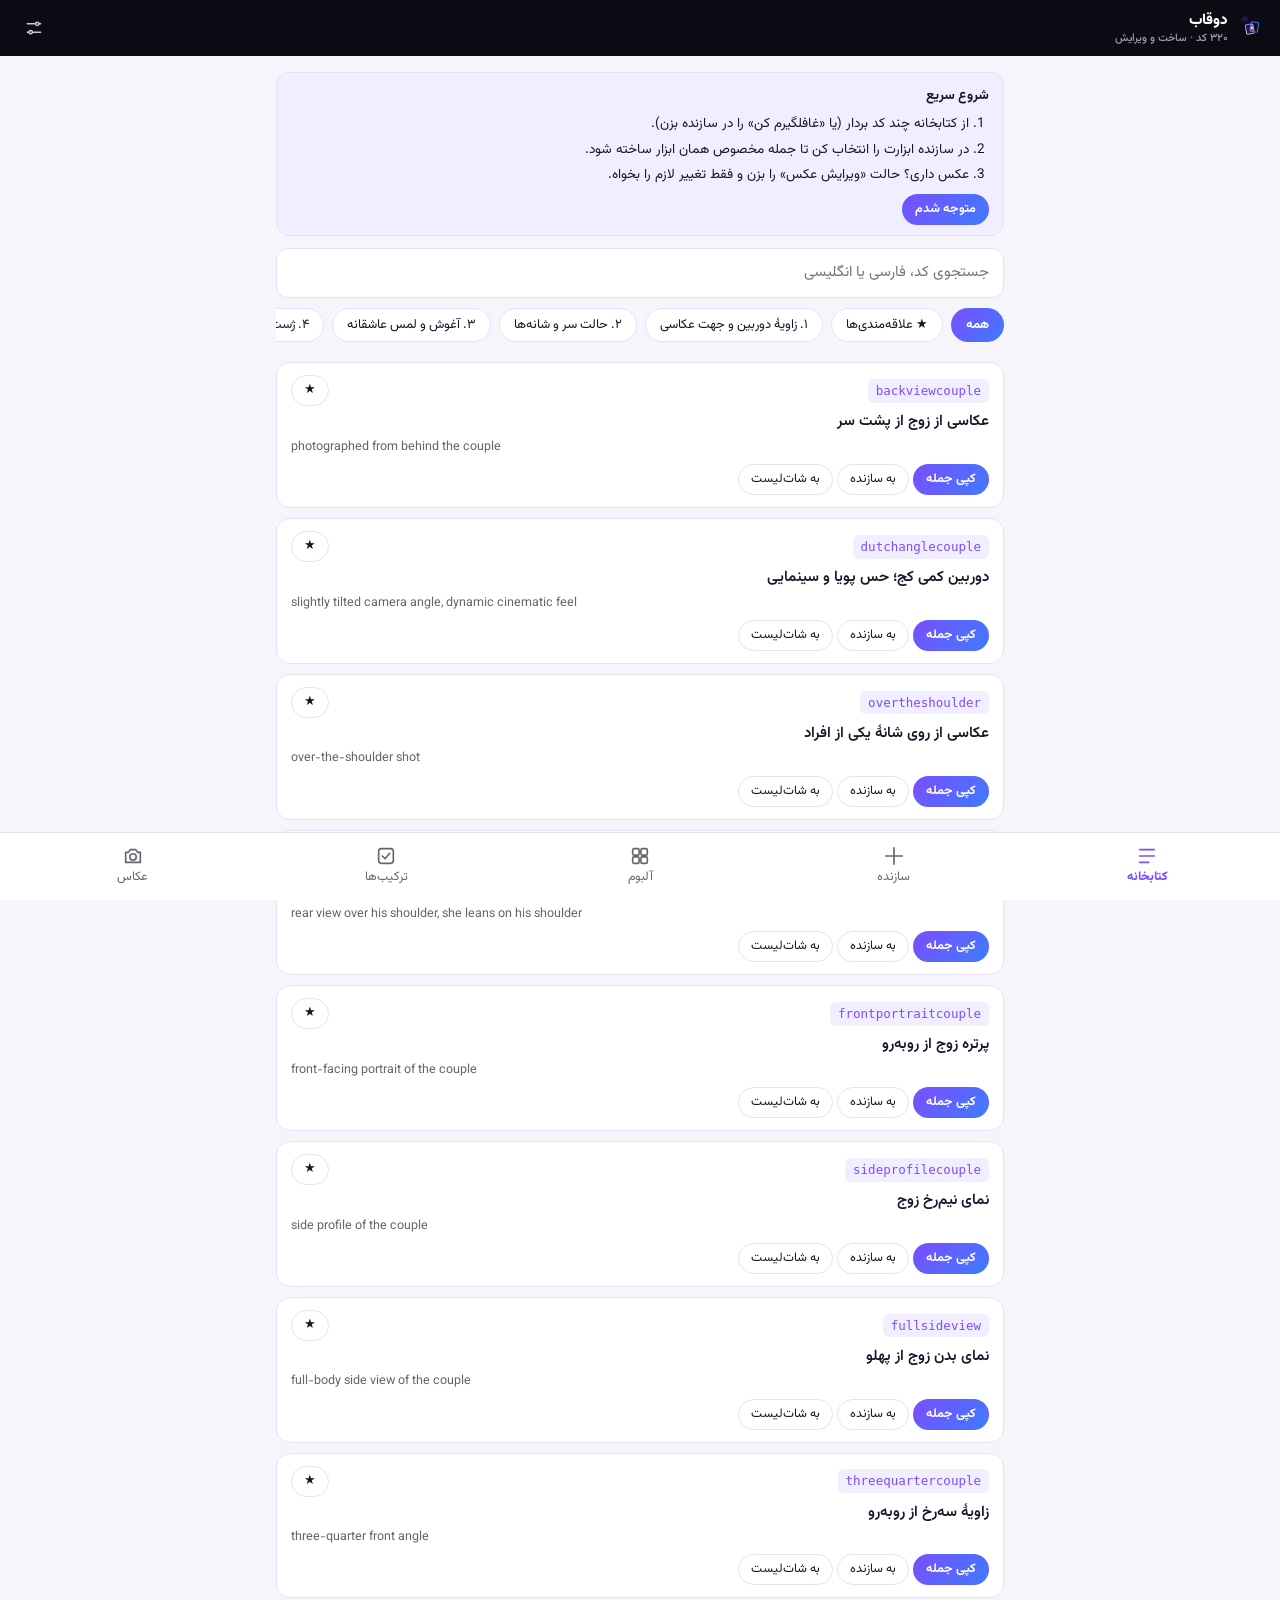
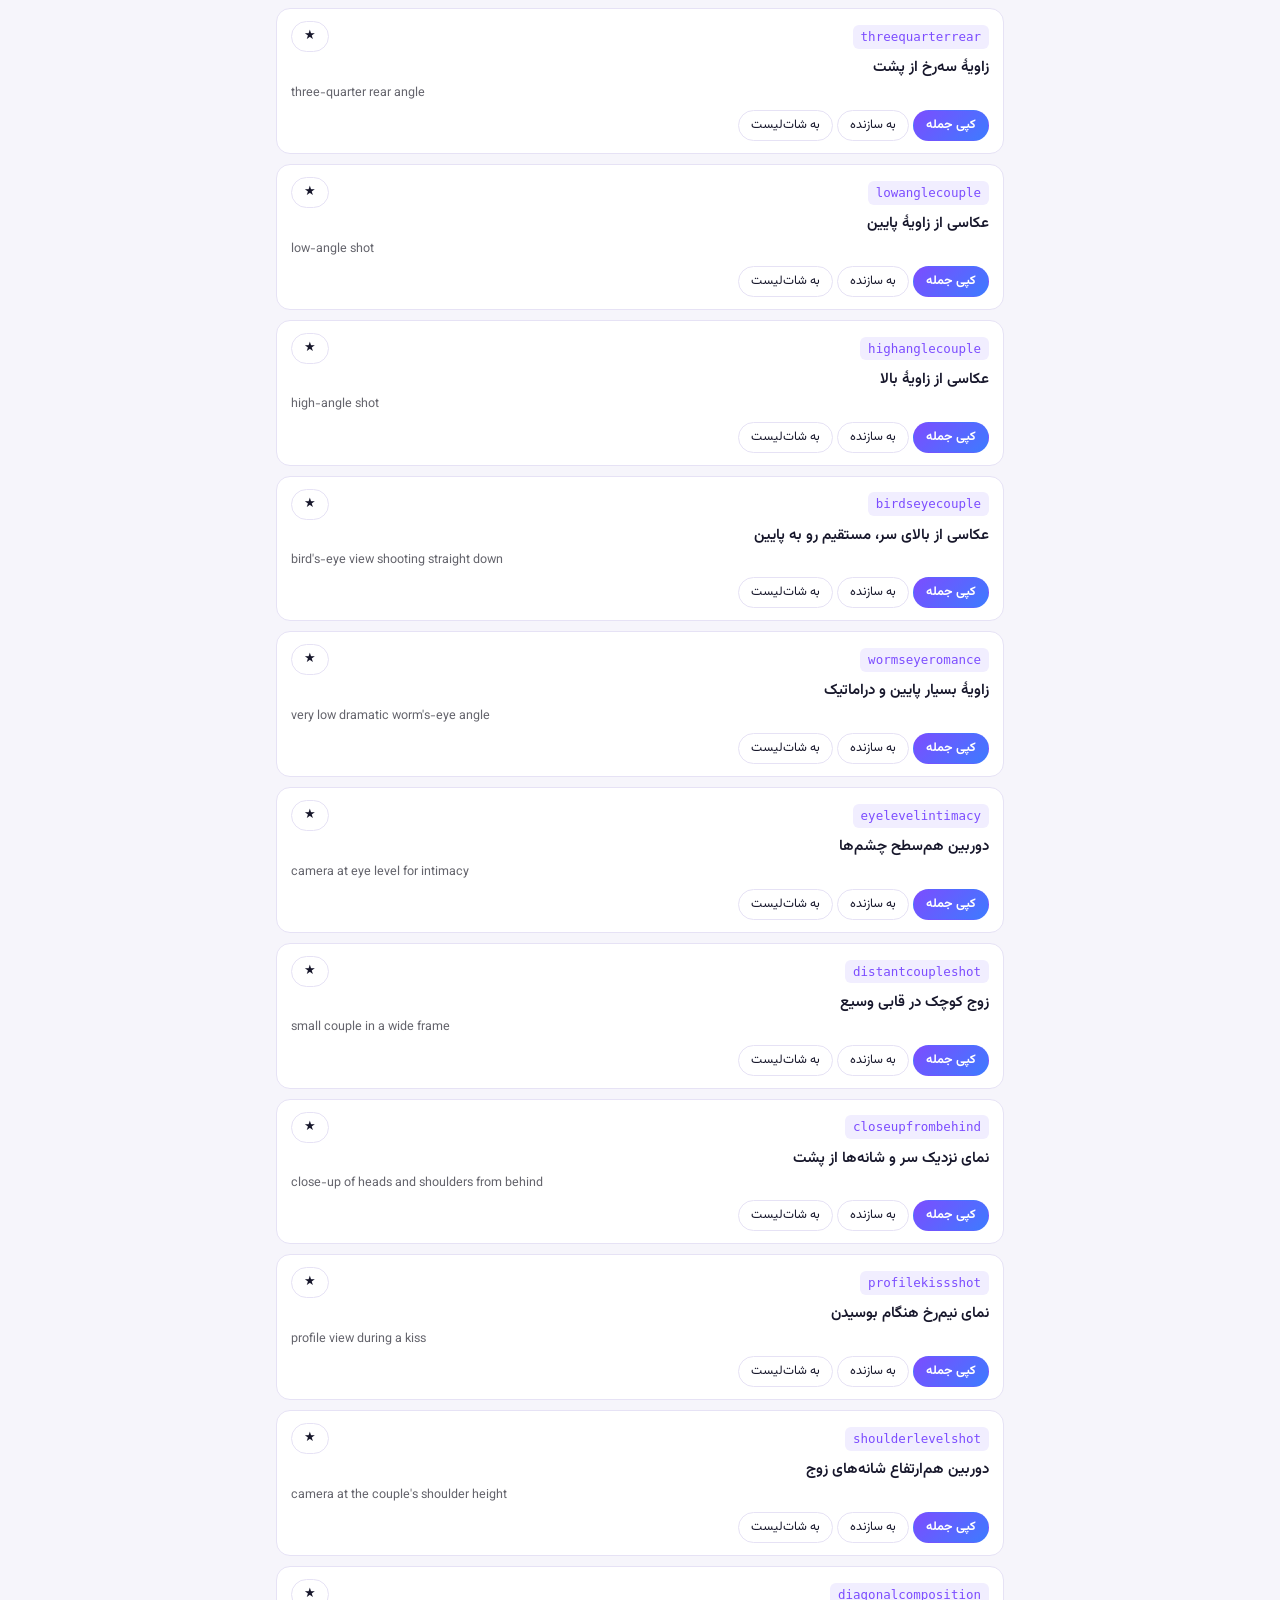
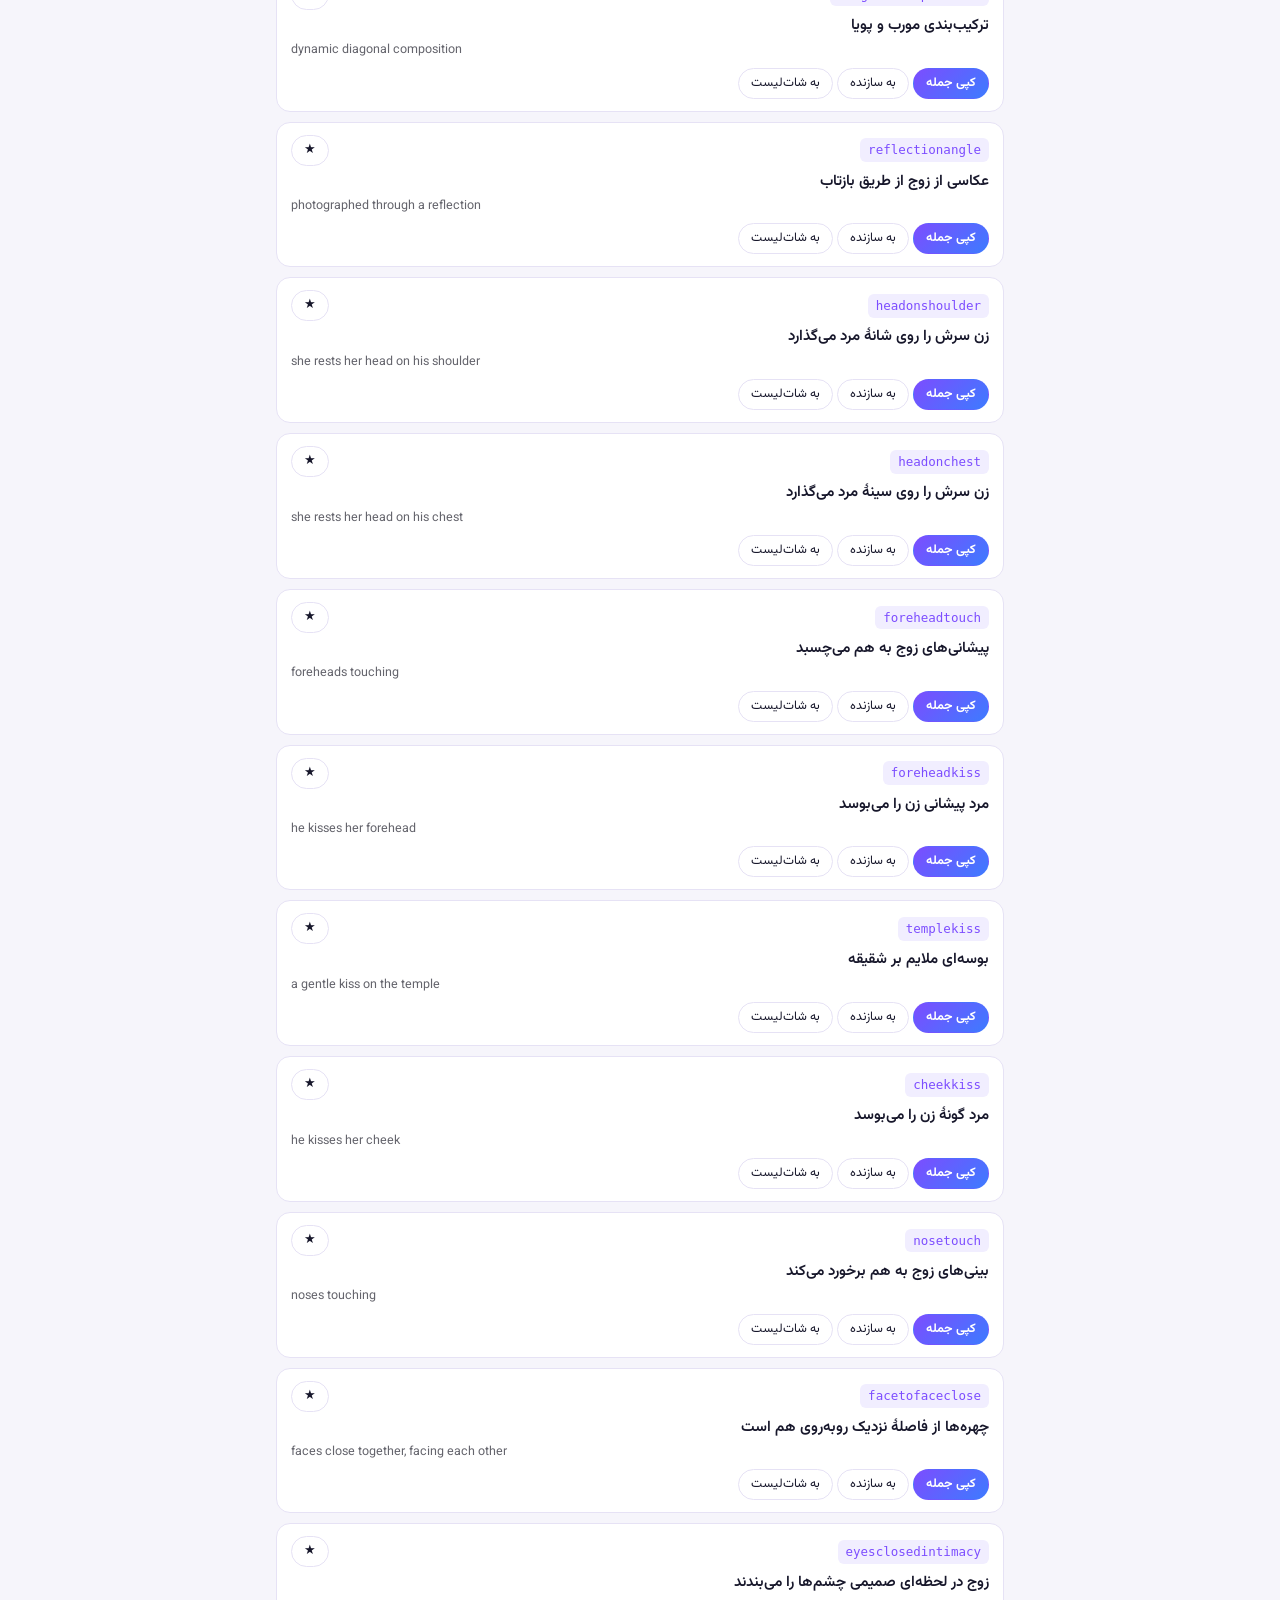
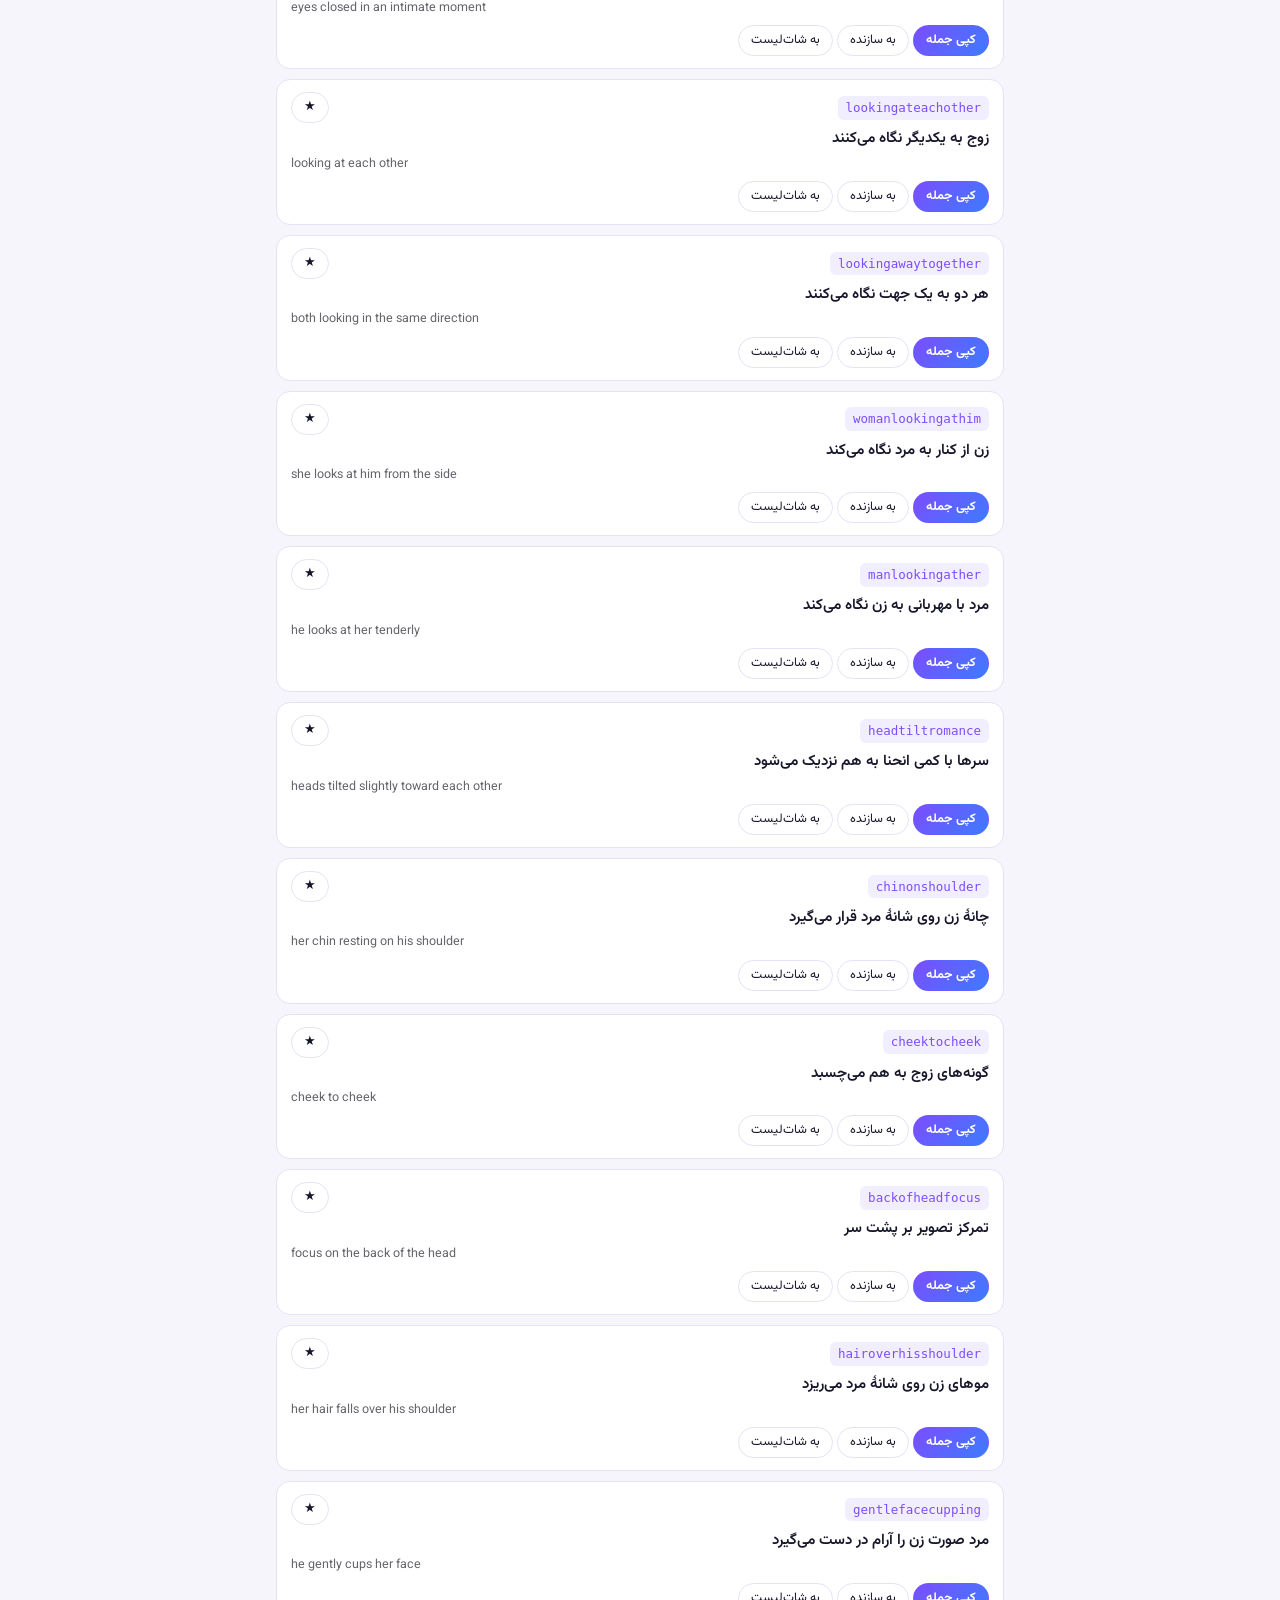
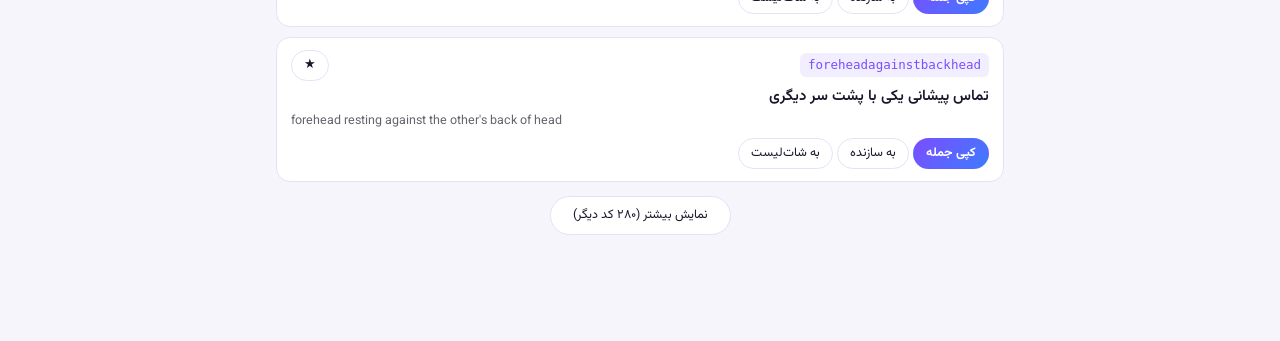
==== app.html @ 67fb218e "Initial release of Two-Frames" ====
<!doctype html>
<html lang="fa" dir="rtl"><head><meta charset="utf-8">
<meta name="viewport" content="width=device-width,initial-scale=1,viewport-fit=cover">
<meta name="theme-color" content="#0B0B14">
<meta name="color-scheme" content="light dark">
<script>try{var t=JSON.parse(localStorage.getItem("ccb1")||"{}").theme;if(t==="light"||t==="dark")document.documentElement.dataset.theme=t}catch(e){}</script>
<link rel="manifest" href="manifest.webmanifest">
<link rel="icon" href="icon.svg" type="image/svg+xml"><link rel="icon" href="favicon-32.png" sizes="32x32" type="image/png"><link rel="apple-touch-icon" href="apple-touch-icon.png">
<title>دوقاب | کدساز عکس زوج</title>
<style>
@font-face{font-family:"Vazirmatn";src:url(fonts/Vazirmatn.woff2) format("woff2");font-weight:100 900;font-display:swap}
:root{--ink:#0B0B14;--ink2:#12121F;--lav:#C9A6FF;--violet:#7C4DFF;--blue:#3D7BFF;
--bg:#F6F5FB;--card:#fff;--text:#17172B;--muted:#65656D;--line:#E6E2F5;--soft:#F1EEFF;--okbg:#E9FBF3;--ok:#128A55;--warnbg:#FFF1E0;--warn:#B4740A;--badbg:#FFEDEC;--bad:#C22A2E;
--g:linear-gradient(135deg,#7C4DFF,#3D7BFF)}
@media (prefers-color-scheme:dark){:root:not([data-theme=light]){--bg:#0B0B14;--card:#14141F;--text:#EEEAFB;--muted:#9C9CB3;--line:#26263A;--soft:#1D1832;--okbg:#0F2A21;--ok:#4BD39B;--warnbg:#2B2113;--warn:#F0B75A;--badbg:#2E1719;--bad:#FF8A8D}}
:root[data-theme=dark]{--bg:#0B0B14;--card:#14141F;--text:#EEEAFB;--muted:#9C9CB3;--line:#26263A;--soft:#1D1832;--okbg:#0F2A21;--ok:#4BD39B;--warnbg:#2B2113;--warn:#F0B75A;--badbg:#2E1719;--bad:#FF8A8D}
*{box-sizing:border-box;margin:0;padding:0;-webkit-tap-highlight-color:transparent}
html{-webkit-text-size-adjust:100%}
body{font-family:"Vazirmatn","Vazir",Tahoma,"Noto Sans Arabic",sans-serif;background:var(--bg);color:var(--text);font-size:15px;line-height:1.9;min-height:100vh;padding-bottom:calc(76px + env(safe-area-inset-bottom))}
button,input,select{font:inherit;color:inherit}
button{cursor:pointer;border:0;background:none}
:focus-visible{outline:2px solid var(--violet);outline-offset:2px;border-radius:8px}
code,.ltr{direction:ltr;unicode-bidi:isolate;font-family:"JetBrains Mono","DejaVu Sans Mono",Consolas,monospace}
header{position:sticky;top:0;z-index:20;background:var(--ink);color:#fff;padding:calc(10px + env(safe-area-inset-top)) 16px 10px;display:flex;align-items:center;gap:12px}
header img{height:24px;width:auto}
header h1{font-size:15px;font-weight:800;flex:1;line-height:1.4}
header h1 small{display:block;font-size:11px;font-weight:500;color:#9C9CB3}
.sw{display:flex;align-items:center;gap:8px;font-size:12px;color:#C9C9DA;cursor:pointer}
.sw input{appearance:none;width:38px;height:22px;border-radius:99px;background:#3a3a52;position:relative;cursor:pointer;transition:background .2s}
.sw input::after{content:"";position:absolute;top:3px;right:3px;width:16px;height:16px;border-radius:50%;background:#fff;transition:transform .2s}
.sw input:checked{background:var(--violet)}.sw input:checked::after{transform:translateX(-16px)}
main{max-width:760px;margin:0 auto;padding:16px}
.view{display:none}.view.on{display:block}
h2{font-size:17px;font-weight:800;margin:4px 0 10px}
.muted{color:var(--muted);font-size:13px}
.search{width:100%;padding:10px 14px;border-radius:12px;border:1px solid var(--line);background:var(--card)}
.chips{display:flex;gap:8px;overflow-x:auto;padding:10px 0;scrollbar-width:none}.chips::-webkit-scrollbar{display:none}
.chip{flex:none;padding:3px 14px;border-radius:99px;border:1px solid var(--line);background:var(--card);font-size:13px;line-height:2}
.chip.on{background:var(--g);color:#fff;border-color:transparent;font-weight:700}
.cd{background:var(--card);border:1px solid var(--line);border-radius:14px;padding:12px 14px;margin-top:10px}
.cd .top{display:flex;align-items:center;justify-content:space-between;gap:8px}
.cd code{background:var(--soft);color:var(--violet);padding:0 8px;border-radius:6px;font-size:12.5px}
.cd p.fa{font-weight:600;margin-top:2px}.cd p.en{color:var(--muted);font-size:12.5px;line-height:1.7;text-align:left}
.acts{display:flex;gap:4px;flex-wrap:wrap;margin-top:6px}
.b{padding:2px 12px;border-radius:99px;border:1px solid var(--line);font-size:12.5px;line-height:2;background:var(--card)}
.b.p{background:var(--g);color:#fff;border-color:transparent;font-weight:700}
.b.on{color:#E8A400;border-color:#E8A400}
.more{display:block;margin:14px auto;padding:6px 22px}
.empty{text-align:center;color:var(--muted);padding:34px 10px}
details.how{background:var(--card);border:1px solid var(--line);border-radius:14px;padding:10px 14px;margin-bottom:12px}
details.how summary{font-weight:700;cursor:pointer}
details.how ol{padding-right:20px;margin-top:6px;font-size:13.5px}
.slots{display:grid;gap:8px}
.slot{display:flex;align-items:center;gap:10px;background:var(--card);border:1px solid var(--line);border-radius:12px;padding:8px 12px}
.slot .nm{width:96px;flex:none;font-size:13px;font-weight:700}
.slot .pick{flex:1;text-align:start;min-width:0}
.slot .pick code{display:block;background:var(--soft);color:var(--violet);padding:0 8px;border-radius:6px;font-size:12px;width:fit-content;max-width:100%;overflow:hidden;text-overflow:ellipsis}
.slot .pick span{display:block;font-size:12.5px;color:var(--muted);line-height:1.6}
.slot .x{color:var(--muted);font-size:18px;padding:0 6px}
.bar{display:flex;align-items:center;justify-content:space-between;margin:12px 0 6px;flex-wrap:wrap;gap:6px}
.cnt{font-weight:800}.cnt.over{color:var(--bad)}
.msg{border-radius:12px;padding:8px 14px;font-size:13.5px;margin-top:8px;line-height:1.8}
.msg.w{background:var(--warnbg);color:var(--warn)}.msg.bad{background:var(--badbg);color:var(--bad)}.msg.ok{background:var(--okbg);color:var(--ok)}
.opts{display:grid;grid-template-columns:1fr 1fr;gap:8px;margin-top:10px}
.opts label{display:flex;flex-direction:column;gap:2px;font-size:12.5px;color:var(--muted)}
.opts select,.opts input[type=text]{padding:8px 10px;border-radius:10px;border:1px solid var(--line);background:var(--card);color:var(--text)}
.ck{display:flex;align-items:center;gap:8px;font-size:13.5px;margin-top:10px}
.out{background:var(--ink2);color:#F1F1F7;border-radius:14px;padding:14px 16px;margin-top:12px;border:1px solid #2a2542}
.out .lb{color:var(--lav);font-size:12px;font-weight:800;display:flex;justify-content:space-between;align-items:center}
.out p{margin-top:6px;font-size:13.5px;line-height:2}
.out p.ltr{text-align:left;font-family:inherit;unicode-bidi:plaintext;direction:ltr}
.out .b{background:#211843;color:var(--lav);border-color:#4E32A1}
.tags{display:flex;flex-wrap:wrap;gap:6px;margin-top:10px}.tags code{background:#211843;color:var(--lav);padding:0 8px;border-radius:6px;font-size:11.5px}
.rc h3{font-size:15px;font-weight:800}.rc .tg{display:flex;flex-wrap:wrap;gap:6px;margin:6px 0}
.rc .tg code{background:var(--soft);color:var(--violet);padding:0 8px;border-radius:6px;font-size:11.5px}
.bi{display:flex;gap:10px;align-items:flex-start;background:var(--card);border:1px solid var(--line);border-radius:12px;padding:8px 12px;margin-top:8px}
.bi input{margin-top:9px;width:18px;height:18px;accent-color:var(--violet)}
.bi.dn{opacity:.55}.bi.dn .t{text-decoration:line-through}
.bi .t code{background:var(--soft);color:var(--violet);padding:0 8px;border-radius:6px;font-size:12px}
.bi .t div{font-size:13.5px}
.bi .rm{margin-inline-start:auto;color:var(--muted);font-size:18px}
nav{position:fixed;bottom:0;inset-inline:0;background:var(--card);border-top:1px solid var(--line);display:grid;grid-template-columns:repeat(5,1fr);padding:6px 6px calc(6px + env(safe-area-inset-bottom));z-index:30}
nav button{padding:6px 2px;font-size:12.5px;color:var(--muted);display:flex;flex-direction:column;align-items:center;gap:0;line-height:1.7;border-radius:10px}
nav button svg{width:22px;height:22px;stroke:currentColor;fill:none;stroke-width:1.8;stroke-linecap:round;stroke-linejoin:round}
nav button.on{color:var(--violet);font-weight:800}
.sheet .in{background:var(--bg);width:100%;max-width:760px;margin:0 auto;max-height:82vh;max-height:82dvh;border-radius:20px 20px 0 0;padding:14px 16px calc(14px + env(safe-area-inset-bottom));display:flex;flex-direction:column}
.sheet .hd{display:flex;justify-content:space-between;align-items:center;margin-bottom:8px}
.sheet .ls{overflow:auto;flex:1}
#toast{position:fixed;bottom:calc(88px + env(safe-area-inset-bottom));left:50%;transform:translateX(-50%);background:var(--ink);color:#fff;padding:6px 18px;border-radius:99px;font-size:13px;z-index:60;opacity:0;pointer-events:none;transition:opacity .2s}
#toast.on{opacity:1}
#inst{display:none}
:root{color-scheme:light dark}:root[data-theme=light]{color-scheme:light}:root[data-theme=dark]{color-scheme:dark}
[hidden]{display:none!important}
body{min-height:100dvh}
dialog.sheet{border:0;padding:0;background:transparent;color:inherit;width:100%;height:100%;max-width:none;max-height:none;margin:0;inset:0;overflow:hidden}
dialog.sheet::backdrop{background:#0009}
dialog.sheet[open]{display:flex;align-items:flex-end}
.gear{width:36px;height:36px;border-radius:10px;display:grid;place-items:center;color:#C9C9DA}
.gear svg{width:20px;height:20px;stroke:currentColor;fill:none;stroke-width:1.8;stroke-linecap:round;stroke-linejoin:round}
.mbadge{font-size:11px;font-weight:800;color:var(--lav);border:1px solid #4E32A1;border-radius:99px;padding:0 8px;line-height:1.7}
.seg{display:grid;grid-template-columns:1fr 1fr;background:var(--soft);border-radius:14px;padding:4px;gap:4px;margin-bottom:12px}
.seg button{padding:5px 8px;border-radius:11px;font-weight:700;font-size:13.5px;color:var(--muted)}
.seg button.on{background:var(--card);color:var(--violet);box-shadow:0 1px 3px #0002}
.chips.wrap{flex-wrap:wrap;overflow:visible}
.codebtn{display:inline-flex;border-radius:6px;padding:0}
.row{display:flex;align-items:center;justify-content:space-between;gap:12px;padding:10px 0;border-bottom:1px solid var(--line)}
.row b{font-size:14px}.row .muted{font-size:12.5px;line-height:1.7}
.row select{padding:6px 10px;border-radius:10px;border:1px solid var(--line);background:var(--card);color:var(--text)}
.row input[type=checkbox]{width:20px;height:20px;accent-color:var(--violet);flex:none}
.sheet h3{font-size:14px;font-weight:800;margin:16px 0 4px}
.sheet .danger{color:var(--bad);border-color:var(--bad);margin-top:14px}
#dock{position:fixed;inset-inline:12px;bottom:calc(68px + env(safe-area-inset-bottom));max-width:736px;margin:0 auto;background:var(--ink);color:#fff;border-radius:16px;padding:8px 8px 8px 14px;display:flex;align-items:center;justify-content:space-between;gap:10px;z-index:25;box-shadow:0 6px 20px #0006;font-size:13px;border:1px solid #2a2542}
#dock span{min-width:0;overflow:hidden;text-overflow:ellipsis;white-space:nowrap;color:#C9C9DA}
body.hasdock{padding-bottom:calc(136px + env(safe-area-inset-bottom))}
body.hasdock #toast{bottom:calc(140px + env(safe-area-inset-bottom))}
#upd{position:fixed;inset-inline:12px;top:calc(64px + env(safe-area-inset-top));max-width:736px;margin:0 auto;background:var(--card);color:var(--text);border:1px solid var(--violet);border-radius:14px;padding:8px 8px 8px 14px;display:flex;align-items:center;justify-content:space-between;gap:10px;z-index:70;font-size:13.5px;box-shadow:0 6px 20px #0004}
.intro{background:var(--soft);border:1px solid var(--line);border-radius:14px;padding:10px 14px;margin-bottom:12px;font-size:13.5px}
.intro b{display:block;margin-bottom:2px}
.intro ol{padding-right:20px}
.intro .b{margin-top:6px}
.tipline{font-size:12.5px;color:var(--muted);margin-top:8px;line-height:1.8}
@media (prefers-reduced-motion:reduce){::view-transition-group(*),::view-transition-old(*),::view-transition-new(*){animation:none!important}}

@media (prefers-reduced-motion:reduce){*{transition:none!important}}
@media print{header,nav,.noprint{display:none!important}body{background:#fff;color:#000;padding:0}.view{display:none!important}#v-shoot{display:block!important}.bi{break-inside:avoid;background:#fff}}
</style></head>
<body>
<header>
<img src="icon-192.png" alt="" width="28" height="28" style="border-radius:7px">
<h1>دوقاب<small>۳۲۰ کد · ساخت و ویرایش</small></h1>
<button id="inst" class="b p" type="button">نصب</button>
<span id="mbadge" class="mbadge" hidden>محتاط</span>
<button id="gear" class="gear" type="button" aria-label="تنظیمات"><svg viewBox="0 0 24 24"><path d="M4 7h10M18 7h2M4 17h2M10 17h10"/><circle cx="16" cy="7" r="2"/><circle cx="8" cy="17" r="2"/></svg></button>
</header>
<main>
<section id="v-lib" class="view on">
 <div class="intro" id="intro" hidden><b>شروع سریع</b><ol><li>از کتابخانه چند کد بردار (یا «غافلگیرم کن» را در سازنده بزن).</li><li>در سازنده ابزارت را انتخاب کن تا جمله مخصوص همان ابزار ساخته شود.</li><li>عکس داری؟ حالت «ویرایش عکس» را بزن و فقط تغییر لازم را بخواه.</li></ol><button class="b p" id="introx" type="button">متوجه شدم</button></div>
 <input class="search" id="q" type="search" placeholder="جستجوی کد، فارسی یا انگلیسی" aria-label="جستجو">
 <div class="chips" id="chips"></div>
 <p class="muted" id="tipbar"></p>
 <div id="list"></div>
 <button class="b more" id="more" type="button">نمایش بیشتر</button>
</section>
<section id="v-build" class="view">
 <details class="how"><summary>راهنمای ترکیب در یک نگاه</summary>
  <ol><li>از هر نقش حداکثر یک کد بردار.</li><li>مجموع کدها از شش بیشتر نشود.</li><li>پس از اولین نتیجه فقط یک کد را عوض کن.</li><li>خروجی یک جمله‌ی کامل است و به هیچ ابزار خاصی وابسته نیست.</li></ol>
  <p class="muted" id="iosHint" style="display:none;margin-top:6px">برای نصب روی آیفون: دکمه‌ی اشتراک‌گذاری و بعد «Add to Home Screen».</p></details>
 <div class="seg" role="tablist" aria-label="حالت سازنده"><button type="button" role="tab" data-mode="create">ساخت تصویر</button><button type="button" role="tab" data-mode="edit">ویرایش عکس</button></div>
 <div id="eopsWrap" hidden><h2>چه تغییری لازم است؟</h2><div class="chips wrap" id="eops"></div></div>
 <div class="bar"><h2 id="slotsT">ترکیب من</h2><div><span class="cnt" id="cnt"></span></div></div>
 <div class="slots" id="slots"></div>
 <div class="bar"><button class="b p" id="rnd" type="button">غافلگیرم کن</button><button class="b" id="clr" type="button">پاک‌کردن همه</button><button class="b" id="lnk" type="button">کپی لینک ترکیب</button></div>
 <div id="warns"></div>
 <div class="opts">
  <label style="grid-column:1/-1">ابزار هدف<select id="tool"></select></label>
  <label>نسبت تصویر<select id="ratio"><option value="4:5">۴:۵ پست</option><option value="9:16">۹:۱۶ استوری</option><option value="1:1">۱:۱ مربع</option><option value="3:2">۳:۲ افقی</option><option value="16:9">۱۶:۹ عریض</option></select></label>
  <label>زبان خروجی<select id="lang"><option value="both">فارسی و انگلیسی</option><option value="fa">فقط فارسی</option><option value="en">فقط انگلیسی</option></select></label>
 </div>
 <label class="ck" id="refw"><input type="checkbox" id="ref" checked> عکس مرجع دارم (حفظ هویت دو نفر)</label>
 <div id="outs"></div>
 <div class="opts" style="margin-top:14px"><label>نام ترکیب برای ذخیره<input type="text" id="sname" placeholder="مثلاً: کافه‌ی غروب"></label><button class="b p" id="ssave" type="button" style="align-self:end">ذخیره ترکیب</button></div>
</section>
<section id="v-album" class="view">
 <h2>برنامه‌ریز آلبوم</h2>
 <p class="muted">دنیای آلبوم (مکان، نور، لباس، سبک) ثابت می‌ماند و فقط ژست، کادر و لنز بین عکس‌ها عوض می‌شود؛ مثل یک آلبوم واقعی با ریتم نمای باز، متوسط، نزدیک و جزئیات.</p>
 <details class="how"><summary>قاعدهٔ ثبات چهره و لباس در آلبوم</summary>
  <ol><li>عکس ۱ «لنگر» آلبوم است. چند بار بسازش و بهترین نسخه را نگه دار.</li><li>برای عکس‌های بعدی، عکس مرجع اصلی و همان عکس ۱ را هم پیوست کن.</li><li>اگر یک عکس خراب شد، فقط همان را «عوض‌کن» بزن؛ قفل‌شده‌ها دست نمی‌خورند.</li><li>دنیای آلبوم را وسط کار عوض نکن، وگرنه ثبات از بین می‌رود.</li></ol></details>
 <h2 style="margin-top:12px">الگوی آلبوم</h2><div class="chips wrap" id="atpl"></div>
 <div class="opts"><label>تعداد عکس<select id="asize"><option value="6">۶ عکس</option><option value="9">۹ عکس</option><option value="12">۱۲ عکس</option></select></label>
 <label>نسبت تصویر<select id="aratio"><option value="4:5">۴:۵ پست</option><option value="9:16">۹:۱۶ استوری</option><option value="1:1">۱:۱ مربع</option><option value="3:2">۳:۲ افقی</option><option value="16:9">۱۶:۹ عریض</option></select></label></div>
 <div class="bar"><h2>دنیای آلبوم</h2><div class="acts"><button class="b" id="afrom" type="button">از سازنده</button><button class="b" id="arnd" type="button">دنیای تصادفی</button></div></div>
 <div class="slots" id="aworld"></div><div id="awarn"></div>
 <div class="bar"><button class="b p" id="agen" type="button">ساخت آلبوم</button></div>
 <div id="ashots"></div>
 <div id="aactions" hidden>
  <div class="opts" style="margin-top:14px"><label>نام آلبوم<input type="text" id="aname" placeholder="مثلاً: باغ ایرانی غروب"></label><button class="b p" id="asave" type="button" style="align-self:end">ذخیرهٔ آلبوم</button></div>
  <div class="bar"><button class="b p" id="acopyall" type="button">کپی همهٔ پرامپت‌ها</button><button class="b" id="abd" type="button">افزودن به شات‌لیست</button></div>
 </div>
 <h2 style="margin-top:22px">آلبوم‌های من</h2><div id="amine"></div>
</section>
<section id="v-rec" class="view">
 <h2>ترکیب‌های آماده</h2><p class="muted">شش ترکیب شش‌کدی تست‌نشده برای شروع؛ همه را در سازنده می‌توانی تغییر بدهی.</p>
 <div id="recs"></div>
 <h2 style="margin-top:22px">ترکیب‌های من</h2><div id="mine"></div>
</section>
<section id="v-shoot" class="view">
 <div class="bar noprint"><h2>شات‌لیست عکاس</h2><span class="muted" id="bcnt"></span></div>
 <p class="muted noprint">کدها را از کتابخانه به شات‌لیست اضافه کن و حین جلسه تیک بزن.</p>
 <div class="bar noprint"><button class="b p" id="bsug" type="button">افزودن شات‌لیست پیشنهادی</button><button class="b" id="bcopy" type="button">کپی لیست</button><button class="b" id="bprint" type="button">چاپ</button><button class="b" id="bclr" type="button">پاک‌کردن</button></div>
 <div id="board"></div>
</section>
</main>
<div id="dock" hidden><span id="dk"></span><button class="b p" id="dkcp" type="button">کپی پرامپت</button></div>
<nav aria-label="بخش‌ها">
<button class="on" data-v="lib" type="button"><svg viewBox="0 0 24 24"><path d="M4 5h16M4 12h16M4 19h10"/></svg>کتابخانه</button>
<button data-v="build" type="button"><svg viewBox="0 0 24 24"><path d="M12 3v18M3 12h18"/></svg>سازنده</button>
<button data-v="album" type="button"><svg viewBox="0 0 24 24"><rect x="4" y="4" width="7" height="7" rx="1.5"/><rect x="13" y="4" width="7" height="7" rx="1.5"/><rect x="4" y="13" width="7" height="7" rx="1.5"/><rect x="13" y="13" width="7" height="7" rx="1.5"/></svg>آلبوم</button>
<button data-v="rec" type="button"><svg viewBox="0 0 24 24"><rect x="4" y="4" width="16" height="16" rx="3"/><path d="M8 12l3 3 5-6"/></svg>ترکیب‌ها</button>
<button data-v="shoot" type="button"><svg viewBox="0 0 24 24"><path d="M4 8h3l2-3h6l2 3h3v11H4z"/><circle cx="12" cy="13" r="3.5"/></svg>عکاس</button>
</nav>
<dialog class="sheet" id="sheet" aria-labelledby="sh-t"><div class="in"><div class="hd"><h2 id="sh-t"></h2><button class="b" id="sh-x" type="button">بستن</button></div><input class="search" id="sh-q" type="search" placeholder="جستجو" aria-label="جستجو در انتخاب"><div class="ls" id="sh-l"></div></div></dialog>
<div id="toast" role="status"></div>
<dialog class="sheet" id="settings" aria-labelledby="st-t"><div class="in"><div class="hd"><h2 id="st-t">تنظیمات</h2><button class="b" data-close type="button">بستن</button></div><div class="ls">
<div class="row"><div><b>ظاهر</b><div class="muted">پیش‌فرض: مطابق تنظیم دستگاه</div></div><select id="theme" aria-label="ظاهر"><option value="auto">خودکار</option><option value="light">روشن</option><option value="dark">تاریک</option></select></div>
<label class="row"><div><b>حالت محتاط</b><div class="muted">کدهای بوسه و تماس نزدیک در همه‌جا پنهان می‌شود</div></div><input type="checkbox" id="modest"></label>
<label class="row"><div><b>روشن‌ماندن صفحه در شات‌لیست</b><div class="muted">حین جلسهٔ عکاسی صفحه خاموش نشود</div></div><input type="checkbox" id="wake"></label>
<h3>پشتیبان‌گیری</h3>
<p class="muted">علاقه‌مندی‌ها، شات‌لیست و ترکیب‌های ذخیره‌شده فقط روی همین دستگاه ذخیره می‌شوند. از آن‌ها پشتیبان بگیر تا با پاک‌شدن داده‌های مرورگر از دست نروند.</p>
<div class="acts"><button class="b p" id="exp" type="button">دریافت فایل پشتیبان</button><button class="b" id="imp" type="button">بازیابی از فایل</button><input type="file" id="impf" accept="application/json,.json" hidden></div>
<div class="row"><div><b>ذخیره‌سازی پایدار</b><div class="muted" id="persist">…</div></div><button class="b" id="pers" type="button">درخواست</button></div>
<button class="b danger" id="wipe" type="button">پاک‌کردن همهٔ داده‌ها</button>
<p class="muted" style="margin-top:12px">دوقاب · کدساز عکس زوج · نسخهٔ ۲٫۲ · AIhub Tools</p>
</div></div></dialog>
<div id="upd" role="alert" hidden><span>نسخهٔ جدید آماده است</span><button id="updgo" class="b p" type="button">به‌روزرسانی</button></div>

<script>
const D={"cats":[{"n":1,"t":"زاویهٔ دوربین و جهت عکاسی","ins":"جهت دوربین نسبت به زوج را انتخاب کن.","tip":"برای شروع از زاویهٔ هم‌سطح چشم یا سه‌رخ استفاده کن؛ زاویه‌های بسیار پایین یا بالا چهره را تغییر می‌دهند."},{"n":2,"t":"حالت سر و شانه‌ها","ins":"جهت نگاه، تماس چهره‌ها و حالت سر را مشخص کن.","tip":"در هر درخواست فقط یک حالت سر انتخاب کن؛ چند تماس هم‌زمان چهره‌ها را به‌هم می‌ریزد."},{"n":3,"t":"آغوش و لمس عاشقانه","ins":"نوع آغوش و محل قرارگیری دست‌ها را انتخاب کن.","tip":"اگر دست‌ها خراب درمی‌آید، محل دست را دقیق بنویس؛ مثلاً «دست راست روی کمر»."},{"n":4,"t":"ژست‌های ایستاده و راه رفتن","ins":"حالت بدن و نحوهٔ حرکت در حالت ایستاده را تعیین کن.","tip":"برای راه رفتن، جهت حرکت را هم بنویس: به‌سوی دوربین، دور از دوربین یا کنار هم."},{"n":5,"t":"ژست‌های نشسته و استراحت","ins":"ژست‌های آرام برای موقعیت‌های نشسته و استراحت.","tip":"ژست نشسته را با محل نشستن بنویس (مبل، نیمکت، زیرانداز)؛ وضعیت پاها از همان معلوم می‌شود."},{"n":6,"t":"لحظه‌های عاشقانه و صمیمیت","ins":"حس و تعامل میان دو نفر را در تصویر مشخص کن.","tip":"کد صمیمیت را با نور نرم یا ضدنور بنویس؛ حس تصویر محترمانه‌تر و سینمایی‌تر می‌شود."},{"n":7,"t":"کادربندی، برش و ترکیب‌بندی","ins":"اندازهٔ نما و جایگاه زوج در کادر را انتخاب کن.","tip":"کادر را همیشه پیش از نور و مکان انتخاب کن؛ کادر مشخص می‌کند چه چیزی در تصویر دیده می‌شود."},{"n":8,"t":"نورپردازی و حال‌وهوای نور","ins":"کیفیت، جهت و رنگ نور را مشخص کن.","tip":"از نقش نور فقط یک کد بنویس؛ دو منبع نور رقیب تصویر را گنگ می‌کند."},{"n":9,"t":"مکان و پس‌زمینهٔ عکس","ins":"محیطی متناسب با حال‌وهوای عکس انتخاب کن.","tip":"مکان را کوتاه و مشخص بنویس؛ توصیف‌های طولانی مکان، زوج را در تصویر کوچک می‌کند."},{"n":10,"t":"حرکت، پویایی و لحظه‌های طبیعی","ins":"حرکت و لحظه‌های خودجوش را به تصویر اضافه کن.","tip":"حرکت در کادر باز بهتر درمی‌آید؛ برای نمای نزدیک، کدهای حرکت را کم کن."},{"n":11,"t":"لباس و استایل زوج","ins":"هماهنگی پوشش و سبک لباس‌ها را مشخص کن.","tip":"لباس را با فصل و مکان هماهنگ کن؛ لباس تابستانی در صحنهٔ برفی تصویر را ناهماهنگ می‌کند."},{"n":12,"t":"وسایل صحنه و اکسسوری","ins":"وسیله‌ای متناسب با موقعیت عکس انتخاب کن.","tip":"فقط یک وسیله بگذار تا نگاه بیننده روی خود زوج بماند."},{"n":13,"t":"آب‌وهوا و عناصر طبیعی","ins":"وضعیت هوا و عناصر طبیعی صحنه را تعیین کن.","tip":"آب‌وهوا با نور هم‌زمان تصمیم می‌گیرد؛ باران را با نور ابری یا نئون هماهنگ کن، نه با نور مستقیم غروب."},{"n":14,"t":"سبک فیلم و عکاسی","ins":"بافت، رنگ و سبک نهایی عکس را انتخاب کن.","tip":"سبک رنگ و بافت را تعیین می‌کند؛ یک سبک بنویس، نه سه سبک."},{"n":15,"t":"لنز و افکت‌های دوربین","ins":"ظاهر لنز و افکت‌های بصری تصویر را مشخص کن.","tip":"لنز را آخر بنویس؛ ۸۵ میلی‌متری برای چهره و ۳۵ میلی‌متری برای نشان‌دادن محیط مناسب‌تر است."},{"n":16,"t":"مراسم، فرهنگ و حالت محتاط","ins":"فرهنگ، مراسم و پوشش را متناسب با مخاطب و موقعیت انتخاب کن.","tip":"اگر مخاطب تصویر حالت محتاط می‌خواهد، یکی از کدهای فاصلهٔ محترمانه یا پوشش موقر را در ابتدای ترکیب بگذار."}],"codes":[["backviewcouple","عکاسی از زوج از پشت سر","photographed from behind the couple",1,"frame",0],["dutchanglecouple","دوربین کمی کج؛ حس پویا و سینمایی","slightly tilted camera angle, dynamic cinematic feel",1,"frame",0],["overtheshoulder","عکاسی از روی شانهٔ یکی از افراد","over-the-shoulder shot",1,"frame",0],["overtheshoulderromance","نمای پشت؛ زن به شانهٔ مرد تکیه داده است","rear view over his shoulder, she leans on his shoulder",1,"frame",0],["frontportraitcouple","پرتره زوج از روبه‌رو","front-facing portrait of the couple",1,"frame",0],["sideprofilecouple","نمای نیم‌رخ زوج","side profile of the couple",1,"frame",0],["fullsideview","نمای بدن زوج از پهلو","full-body side view of the couple",1,"frame",0],["threequartercouple","زاویهٔ سه‌رخ از روبه‌رو","three-quarter front angle",1,"frame",0],["threequarterrear","زاویهٔ سه‌رخ از پشت","three-quarter rear angle",1,"frame",0],["lowanglecouple","عکاسی از زاویهٔ پایین","low-angle shot",1,"frame",0],["highanglecouple","عکاسی از زاویهٔ بالا","high-angle shot",1,"frame",0],["birdseyecouple","عکاسی از بالای سر، مستقیم رو به پایین","bird's-eye view shooting straight down",1,"frame",0],["wormseyeromance","زاویهٔ بسیار پایین و دراماتیک","very low dramatic worm's-eye angle",1,"frame",0],["eyelevelintimacy","دوربین هم‌سطح چشم‌ها","camera at eye level for intimacy",1,"frame",0],["distantcoupleshot","زوج کوچک در قابی وسیع","small couple in a wide frame",1,"frame",0],["closeupfrombehind","نمای نزدیک سر و شانه‌ها از پشت","close-up of heads and shoulders from behind",1,"frame",0],["profilekissshot","نمای نیم‌رخ هنگام بوسیدن","profile view during a kiss",1,"frame",1],["shoulderlevelshot","دوربین هم‌ارتفاع شانه‌های زوج","camera at the couple's shoulder height",1,"frame",0],["diagonalcomposition","ترکیب‌بندی مورب و پویا","dynamic diagonal composition",1,"frame",0],["reflectionangle","عکاسی از زوج از طریق بازتاب","photographed through a reflection",1,"frame",0],["headonshoulder","زن سرش را روی شانهٔ مرد می‌گذارد","she rests her head on his shoulder",2,"pose",0],["headonchest","زن سرش را روی سینهٔ مرد می‌گذارد","she rests her head on his chest",2,"pose",0],["foreheadtouch","پیشانی‌های زوج به هم می‌چسبد","foreheads touching",2,"pose",0],["foreheadkiss","مرد پیشانی زن را می‌بوسد","he kisses her forehead",2,"pose",1],["templekiss","بوسه‌ای ملایم بر شقیقه","a gentle kiss on the temple",2,"pose",1],["cheekkiss","مرد گونهٔ زن را می‌بوسد","he kisses her cheek",2,"pose",1],["nosetouch","بینی‌های زوج به هم برخورد می‌کند","noses touching",2,"pose",1],["facetofaceclose","چهره‌ها از فاصلهٔ نزدیک روبه‌روی هم است","faces close together, facing each other",2,"pose",0],["eyesclosedintimacy","زوج در لحظه‌ای صمیمی چشم‌ها را می‌بندند","eyes closed in an intimate moment",2,"pose",1],["lookingateachother","زوج به یکدیگر نگاه می‌کنند","looking at each other",2,"pose",0],["lookingawaytogether","هر دو به یک جهت نگاه می‌کنند","both looking in the same direction",2,"pose",0],["womanlookingathim","زن از کنار به مرد نگاه می‌کند","she looks at him from the side",2,"pose",0],["manlookingather","مرد با مهربانی به زن نگاه می‌کند","he looks at her tenderly",2,"pose",0],["headtiltromance","سرها با کمی انحنا به هم نزدیک می‌شود","heads tilted slightly toward each other",2,"pose",0],["chinonshoulder","چانهٔ زن روی شانهٔ مرد قرار می‌گیرد","her chin resting on his shoulder",2,"pose",0],["cheektocheek","گونه‌های زوج به هم می‌چسبد","cheek to cheek",2,"pose",1],["backofheadfocus","تمرکز تصویر بر پشت سر","focus on the back of the head",2,"pose",0],["hairoverhisshoulder","موهای زن روی شانهٔ مرد می‌ریزد","her hair falls over his shoulder",2,"pose",0],["gentlefacecupping","مرد صورت زن را آرام در دست می‌گیرد","he gently cups her face",2,"pose",0],["foreheadagainstbackhead","تماس پیشانی یکی با پشت سر دیگری","forehead resting against the other's back of head",2,"pose",0],["backhugcouple","مرد زن را از پشت در آغوش می‌گیرد","he hugs her from behind",3,"pose",0],["frontembrace","زوج از روبه‌رو همدیگر را در آغوش می‌گیرند","a front embrace",3,"pose",0],["tightromantichug","آغوش محکم و سرشار از احساس","a tight, emotional hug",3,"pose",0],["gentlewaisthug","دست‌ها آرام دور کمر حلقه می‌شود","arms wrapped gently around the waist",3,"pose",0],["armsaroundneck","دست‌ها دور گردن شریک عاطفی حلقه می‌شود","arms around the partner's neck",3,"pose",0],["armsaroundshoulder","یک دست دور شانه قرار می‌گیرد","one arm around the shoulder",3,"pose",0],["interlockedarms","راه رفتن با بازوهای در هم حلقه‌شده","walking with arms linked",3,"pose",0],["handholdingcloseup","نمای نزدیک دست‌های به هم گرفته","close-up of held hands",3,"pose",0],["fingersintertwined","انگشت‌های زوج در هم گره می‌خورد","fingers intertwined",3,"pose",0],["handoncheek","یک دست گونهٔ طرف مقابل را لمس می‌کند","a hand touching the other's cheek",3,"pose",0],["handonchest","دست زن روی سینهٔ مرد قرار می‌گیرد","her hand resting on his chest",3,"pose",0],["handonwaist","دست روی کمر قرار می‌گیرد","a hand resting on the waist",3,"pose",0],["gentlebacktouch","لمس ملایم پشت بدن","a gentle touch on the back",3,"pose",0],["hugfrombehindcloseup","نمای نزدیک آغوش از پشت","close-up of a hug from behind",3,"pose",0],["chinrestembrace","تکیه دادن سر یا چانه هنگام در آغوش گرفتن","resting the head or chin during an embrace",3,"pose",0],["protectiveembrace","مرد با حالتی حمایتگر زن را در آغوش می‌گیرد","he holds her in a protective embrace",3,"pose",0],["onearmembrace","در آغوش گرفتن با یک دست","a one-armed embrace",3,"pose",0],["foreheadembrace","آغوش همراه با تماس پیشانی‌ها","an embrace with foreheads touching",3,"pose",0],["comfortinghug","آغوش آرامش‌بخش","a comforting hug",3,"pose",0],["candidembrace","آغوش خودجوش و طبیعی","a spontaneous, natural embrace",3,"pose",0],["walkingcouplebackshot","نمای پشت زوج هنگام راه رفتن","the couple walking, seen from behind",4,"pose",0],["walkinghandinhand","راه رفتن دست‌در‌دست","walking hand in hand",4,"pose",0],["slowwalkromance","قدم زدن آرام و عاشقانه","a slow romantic stroll",4,"pose",0],["walkingbackhug","راه رفتن همراه با آغوش از پشت","walking while hugging from behind",4,"pose",0],["couplewalkingaway","زوج از دوربین دور می‌شوند","the couple walking away from the camera",4,"pose",0],["walkingintosunset","راه رفتن به‌سوی غروب خورشید","walking toward the sunset",4,"pose",0],["crosswalkcouple","راه رفتن زوج روی خط عابر پیاده","the couple crossing at a crosswalk",4,"pose",0],["streetwalkcandid","لحظهٔ طبیعی قدم زدن در خیابان","a candid street walk",4,"pose",0],["sidebysidewalk","راه رفتن در کنار یکدیگر","walking side by side",4,"pose",0],["womanholdinghisarm","زن بازوی مرد را می‌گیرد","she holds his arm",4,"pose",0],["manleadinghergently","مرد زن را آرام همراهی و هدایت می‌کند","he gently leads her",4,"pose",0],["slowdancestanding","رقص آرام در حالت ایستاده","a slow standing dance",4,"pose",0],["spinningheraround","مرد زن را آرام می‌چرخاند","he gently spins her around",4,"pose",0],["pullinghercloser","مرد زن را به خود نزدیک می‌کند","he pulls her closer",4,"pose",0],["standingforeheadtouch","تماس پیشانی‌ها در حالت ایستاده","standing with foreheads touching",4,"pose",0],["backtobackcouple","زوج پشت‌به‌پشت می‌ایستند","standing back to back",4,"pose",0],["leaningagainsteachother","بدن‌ها به یکدیگر تکیه می‌دهد","leaning against each other",4,"pose",0],["wallleanromance","زوج به دیوار تکیه می‌دهند","leaning against a wall together",4,"pose",0],["windowstandingcouple","زوج نزدیک پنجره می‌ایستند","standing near a window",4,"pose",0],["windyhairwalk","راه رفتن با موهایی که در باد حرکت می‌کند","walking with hair moving in the wind",4,"pose",0],["sittingclosecouple","نشستن نزدیک به هم و در کنار یکدیگر","sitting close together side by side",5,"pose",0],["shoulderleanseated","زن هنگام نشستن به شانهٔ مرد تکیه می‌دهد","seated, she leans on his shoulder",5,"pose",0],["laprestromance","زن سرش را روی پاهای مرد می‌گذارد","she rests her head on his lap",5,"pose",1],["couchcuddle","آغوش راحت و صمیمی روی مبل","a cozy cuddle on the couch",5,"pose",0],["windowseatcouple","نشستن با هم کنار پنجره","sitting together by the window",5,"pose",0],["bedsidecoupleportrait","پرتره زوج نشسته بر لبهٔ تخت","a couple portrait seated on the edge of a bed",5,"pose",0],["floorcuddle","نشستن روی زمین و در آغوش گرفتن","sitting on the floor in an embrace",5,"pose",0],["backtobackseated","نشستن پشت‌به‌پشت","sitting back to back",5,"pose",0],["kneelingromance","یکی از افراد مقابل دیگری زانو می‌زند","one partner kneels in front of the other",5,"pose",0],["crossleggedcouple","نشستن چهارزانو و نزدیک به هم","sitting cross-legged close together",5,"pose",0],["legsintertwined","نشستن با پاهای نزدیک یا در هم قرارگرفته","sitting with legs close or intertwined",5,"pose",1],["headinlap","قرار گرفتن سر روی پاهای طرف مقابل","head resting in the partner's lap",5,"pose",1],["sittinghandholding","نشستن همراه با گرفتن دست یکدیگر","sitting while holding hands",5,"pose",0],["seatedforeheadkiss","بوسه بر پیشانی در حالت نشسته","a forehead kiss while seated",5,"pose",1],["tablefortwocandid","لحظهٔ طبیعی نشستن روبه‌روی هم پشت میز","a candid moment seated across a table",5,"pose",0],["cafecoupleportrait","پرتره زوج روی صندلی‌های کافه","a couple portrait on café chairs",5,"pose",0],["balconyseatedromance","نشستن عاشقانه در بالکن","sitting romantically on a balcony",5,"pose",0],["parkbenchcouple","نشستن با هم روی نیمکت پارک","sitting together on a park bench",5,"pose",0],["picnicblanketcouple","نشستن روی زیرانداز پیک‌نیک","sitting on a picnic blanket",5,"pose",0],["cozyblanketcuddle","در آغوش گرفتن زیر یک پتوی گرم","cuddling under a warm blanket",5,"pose",0],["almostkiss","چهره‌ها بسیار نزدیک، درست پیش از بوسه","faces very close, just before a kiss",6,"pose",1],["softromantickiss","بوسهٔ ملایم و طبیعی","a soft, natural kiss",6,"pose",1],["passionatekiss","بوسهٔ پرشور و سرشار از احساس","a passionate, emotional kiss",6,"pose",1],["kissintherain","بوسیدن زیر باران","kissing in the rain",6,"pose",1],["sunsetkiss","بوسه با پس‌زمینهٔ غروب","a kiss against a sunset backdrop",6,"pose",1],["silhouettekiss","بوسه در نمای ضدنور و سایه‌وار","a kiss in backlit silhouette",6,"pose",1],["surprisecheekkiss","بوسهٔ ناگهانی بر گونه","a surprise kiss on the cheek",6,"pose",1],["laughingfaceclose","خندیدن با هم، از فاصلهٔ نزدیک","laughing together up close",6,"pose",0],["nosekissmoment","تماس شیرین بینی‌ها","a sweet nose-to-nose moment",6,"pose",1],["whisperingtoher","مرد در گوش زن زمزمه می‌کند","he whispers in her ear",6,"pose",0],["whisperingtohim","زن در گوش مرد زمزمه می‌کند","she whispers in his ear",6,"pose",0],["playfulforeheadbump","تماس بازیگوشانهٔ پیشانی‌ها","a playful forehead bump",6,"pose",0],["romanticgaze","نگاه عمیق و عاشقانه","a deep romantic gaze",6,"pose",0],["shylookaway","یکی با خجالت نگاهش را برمی‌گرداند","one partner shyly looks away",6,"pose",0],["playfulteasingcouple","تعامل شوخ و بازیگوشانهٔ زوج","a playful, teasing interaction",6,"pose",0],["laughingembrace","خندیدن در آغوش یکدیگر","laughing in each other's arms",6,"pose",0],["romanticstarefrombehind","نگاه عاشقانه از پشت شانهٔ طرف مقابل","a romantic look over the partner's shoulder",6,"pose",0],["gentlehairkiss","بوسهٔ ملایم بر بالای سر یا موها","a gentle kiss on the top of the head or hair",6,"pose",1],["noseagainstcheek","قرار گرفتن آرام بینی روی گونه","nose resting softly against the cheek",6,"pose",1],["emotionalreunionhug","آغوش احساسی پس از دوری طولانی","an emotional reunion hug after a long separation",6,"pose",0],["extremecloseupcouple","نمای بسیار نزدیک از جزئیات چهره‌ها","extreme close-up of facial details",7,"frame",0],["closeupcoupleportrait","پرتره نزدیک از چهرهٔ زوج","close-up portrait of the couple's faces",7,"frame",0],["mediumshotcouple","کادر از کمر به بالا","medium shot from the waist up",7,"frame",0],["mediumfullcouple","کادر از ران به بالا","medium-full shot from the thighs up",7,"frame",0],["fullbodycouple","نمای کامل بدن هر دو نفر","full-body shot of both people",7,"frame",0],["widecinematiccouple","زوج در قاب باز و سینمایی","couple in a wide cinematic frame",7,"frame",0],["ultrawideenvironment","قاب بسیار باز؛ زوج همراه با محیط وسیع","very wide frame showing the couple in a vast environment",7,"frame",0],["negativespacecouple","فضای خالی زیاد اطراف زوج","lots of empty negative space around the couple",7,"frame",0],["centeredcouplecomposition","زوج در مرکز کادر قرار می‌گیرند","couple centered in the frame",7,"frame",0],["offcentercinematic","زوج در یک سمت کادر قرار می‌گیرند","couple placed off-center, cinematic",7,"frame",0],["foregroundframing","عناصر پیش‌زمینه زوج را قاب می‌گیرند","foreground elements framing the couple",7,"frame",0],["doorwayframing","قاب گرفتن زوج با چارچوب در","couple framed by a doorway",7,"frame",0],["windowframecomposition","قاب گرفتن زوج با پنجره","couple framed by a window",7,"frame",0],["silhouetteframing","زوج به‌صورت سایه‌وار، عنصر اصلی قاب هستند","the couple as a silhouette, the main element of the frame",7,"frame",0],["layereddepthshot","چیدمان لایه‌ای پیش‌زمینه، زوج و پس‌زمینه","layered depth: foreground, couple, background",7,"frame",0],["shallowdepthcouple","زوج واضح و پس‌زمینه محو","sharp couple with a blurred background",7,"frame",0],["deepfocuscouple","زوج و محیط هر دو با وضوح بیشتر","deep focus, couple and surroundings both sharp",7,"frame",0],["symmetricalcouple","ترکیب‌بندی متقارن","symmetrical composition",7,"frame",0],["ruleofthirdscouple","قرارگیری زوج بر اساس قانون یک‌سوم","couple placed by the rule of thirds",7,"frame",0],["verticalstorycrop","قاب عمودی ۹:۱۶ مناسب استوری","vertical 9:16 framing for stories",7,"frame",0],["goldenhourglow","نور گرم ساعت طلایی پیش از غروب","warm golden-hour light before sunset",8,"light",0],["softmorninglight","نور نرم صبحگاهی","soft morning light",8,"light",0],["sunsetbacklight","نور غروب از پشت زوج","sunset light from behind the couple",8,"light",0],["sunrisehaze","نور طلوع در فضایی مه‌آلود","sunrise light in a hazy atmosphere",8,"light",0],["bluehourromance","حال‌وهوای آبی پس از غروب","blue-hour mood after sunset",8,"light",0],["moonlitcouple","نور ملایم ماه","soft moonlight",8,"light",0],["rimlightcouple","خط نور روی لبه‌های بدن","rim light outlining the edges of the bodies",8,"light",0],["softwindowlight","نور طبیعی و نرم پنجره","soft natural window light",8,"light",0],["dramaticlowkey","نورپردازی تیره با کنتراست بالا","dark, high-contrast low-key lighting",8,"light",0],["highkeysoftportrait","نورپردازی روشن و ملایم","bright, soft high-key lighting",8,"light",0],["cinematicbacklight","نور سینمایی از پشت","cinematic backlight",8,"light",0],["dappledtreelight","نور لکه‌لکهٔ خورشید از میان برگ‌ها","dappled sunlight through leaves",8,"light",0],["neonromancelight","نور نئون رنگی","colorful neon light",8,"light",0],["warmtungstenlight","نور گرم لامپ تنگستن","warm tungsten bulb light",8,"light",0],["coolmoodylighting","نور سرد با حال‌وهوای احساسی","cool, moody lighting",8,"light",0],["candlelightcouple","نور عاشقانهٔ شمع","romantic candlelight",8,"light",0],["streetlampglow","نور چراغ خیابان در شب","streetlamp glow at night",8,"light",0],["softovercastlight","نور یکنواخت و نرم روز ابری","even, soft overcast light",8,"light",0],["volumetriclightcouple","پرتوهای نور قابل‌مشاهده در هوا","visible light rays in the air",8,"light",0],["lightleakfilm","افکت نشت نور فیلم آنالوگ","analog film light-leak effect",8,"light",0],["romanticbeachcouple","زوج در ساحل","couple on a beach",9,"place",0],["mountainviewcouple","زوج با چشم‌انداز کوهستان","couple with a mountain view",9,"place",0],["citynightcouple","زوج در شهر، هنگام شب","couple in the city at night",9,"place",0],["rainystreetromance","زوج در خیابان خیس پس از باران","couple on a wet street after rain",9,"place",0],["forestromance","زوج در میان جنگل","couple in a forest",9,"place",0],["flowerfieldcouple","زوج در دشت گل","couple in a field of flowers",9,"place",0],["lavenderfieldromance","زوج در مزرعهٔ اسطوخودوس","couple in a lavender field",9,"place",0],["rooftopcouple","زوج روی پشت‌بام","couple on a rooftop",9,"place",0],["trainstationromance","لحظهٔ عاشقانه در ایستگاه قطار","a romantic moment at a train station",9,"place",0],["subwaycouple","زوج در فضای مترو","couple in a subway setting",9,"place",0],["bookstorecouple","زوج در کتاب‌فروشی","couple in a bookstore",9,"place",0],["libraryromance","زوج در کتابخانه","couple in a library",9,"place",0],["cozycafedate","قرار عاشقانه در کافه‌ای دنج","a date in a cozy café",9,"place",0],["luxuryhotelcouple","زوج در هتل لوکس","couple in a luxury hotel",9,"place",0],["apartmentwindowromance","زوج کنار پنجرهٔ آپارتمان","couple by an apartment window",9,"place",0],["oldtowncouple","زوج در خیابان‌های بافت قدیمی شهر","couple in the streets of an old town",9,"place",0],["japanstreetromance","زوج در خیابانی با فضای ژاپنی","couple on a Japanese-style street",9,"place",0],["cherryblossomcouple","زوج زیر شکوفه‌های گیلاس","couple under cherry blossoms",9,"place",0],["christmasstreetcouple","زوج در خیابان با تزئینات کریسمس","couple on a street with Christmas decorations",9,"place",0],["desertsunsetcouple","زوج در منظرهٔ بیابانی هنگام غروب","couple in a desert landscape at sunset",9,"place",0],["slowshuttercouple","ثبت اثر حرکت با سرعت شاتر پایین","motion captured with a slow shutter speed",10,"pose",0],["motionblurbackground","پس‌زمینه با تاری حرکت؛ زوج واضح","motion-blurred background, sharp couple",10,"pose",0],["walkingmotionblur","تاری حرکت هنگام راه رفتن","motion blur while walking",10,"pose",0],["windblownhair","موهای در حال حرکت با باد","hair blowing in the wind",10,"pose",0],["flowingdressmotion","حرکت و موج لباس همراه باد","dress flowing with the wind",10,"pose",0],["spinningdancecouple","چرخیدن زوج هنگام رقص","the couple spinning while dancing",10,"pose",0],["foreheadtouchcandid","تماس خودجوش و طبیعی پیشانی‌ها","a candid forehead touch",10,"pose",0],["candidlaughingwalk","راه رفتن همراه با خندهٔ طبیعی","walking with natural laughter",10,"pose",0],["midstepcouple","ثبت تصویر دقیقاً در میانهٔ قدم برداشتن","caught exactly mid-step",10,"pose",0],["turningbackglance","یکی از افراد به پشت سر نگاه می‌کند","one partner glances back",10,"pose",0],["lookingbacktogether","هر دو برمی‌گردند و به دوربین نگاه می‌کنند","both turn and look back at the camera",10,"pose",0],["handpullingperspective","زاویهٔ دید کسی که با دست همراهی می‌شود","point of view of being led by the hand",10,"pose",0],["runninghandinhand","دویدن دست‌در‌دست","running hand in hand",10,"pose",0],["playfulchase","دنبال کردن بازیگوشانهٔ یکدیگر","a playful chase",10,"pose",0],["jumpingcouple","پریدن هم‌زمان زوج","the couple jumping together",10,"pose",0],["piggybackromance","زن روی پشت مرد قرار می‌گیرد","a piggyback ride",10,"pose",0],["bridalcarry","مرد زن را در آغوش بلند می‌کند","he carries her in his arms",10,"pose",0],["dipkisspose","بوسه با خم شدن نمایشی یکی به عقب","a dramatic dip kiss pose",10,"pose",1],["dancefloorcandid","لحظهٔ خودجوش هنگام رقص","a candid dance-floor moment",10,"pose",0],["unposedromance","ژست طبیعی، گویی از حضور دوربین بی‌خبرند","unposed, as if unaware of the camera",10,"pose",0],["matchingblackoutfits","لباس‌های مشکی هماهنگ","matching black outfits",11,"outfit",0],["whiteoutfitromance","لباس‌های سفید و مینیمال","minimal white outfits",11,"outfit",0],["coupledenimstyle","استایل لباس جین","denim style for both",11,"outfit",0],["cozyknitcouple","پلیورهای بافتنی راحت","cozy knit sweaters",11,"outfit",0],["formalblacktie","استایل رسمی و شیک بلک‌تای","formal black-tie style",11,"outfit",0],["weddingeditorial","استایل عکس ادیتوریال عروسی","wedding editorial style",11,"outfit",0],["casualstreetwearcouple","استایل خیابانی روزمره","casual streetwear style",11,"outfit",0],["oldmoneycouple","استایل کلاسیک و اشرافی","classic old-money style",11,"outfit",0],["minimalistfashioncouple","استایل پوشش مینیمال","minimalist fashion",11,"outfit",0],["summerlinenstyle","لباس‌های کتان تابستانی","summer linen clothing",11,"outfit",0],["leatherjacketcouple","کت چرمی با استایل جسورانه","leather jackets with a bold style",11,"outfit",0],["oversizedhoodiecouple","هودی‌های گشاد و اورسایز","oversized hoodies",11,"outfit",0],["romanticdressflow","پیراهن زنانهٔ لطیف و روان","a soft, flowing dress",11,"outfit",0],["suitanddresscouple","مرد با کت‌وشلوار و زن با پیراهن مجلسی","he in a suit, she in an evening dress",11,"outfit",0],["vintageoutfitcouple","لباس‌های سبک وینتیج","vintage-style outfits",11,"outfit",0],["monochromecouple","لباس‌ها در یک طیف رنگی","outfits in a single color family",11,"outfit",0],["earthtonecouple","لباس‌ها با رنگ‌های خاکی و طبیعی","earth-tone outfits",11,"outfit",0],["raincoatcouple","پوشیدن بارانی در هوای بارانی","raincoats in rainy weather",11,"outfit",0],["wintercozycouple","لباس‌های گرم زمستانی","warm cozy winter clothing",11,"outfit",0],["traditionalwearcouple","لباس‌های سنتی هماهنگ","matching traditional clothing",11,"outfit",0],["couplewithumbrella","هر دو زیر یک چتر","both under one umbrella",12,"outfit",0],["sharedheadphones","استفادهٔ مشترک از هدفون","sharing headphones",12,"outfit",0],["holdingbouquet","زن دسته‌گل در دست دارد","she holds a bouquet",12,"outfit",0],["singleflowerromance","یک شاخه گل به‌عنوان وسیلهٔ صحنه","a single flower as a prop",12,"outfit",0],["couplewithpolaroid","ژست همراه با عکس پولاروید","posing with a Polaroid photo",12,"outfit",0],["filmcameradate","دوربین آنالوگ به‌عنوان اکسسوری برای قرار عاشقانه","a film camera as an accessory on a date",12,"outfit",0],["holdingcoffeecups","در دست گرفتن دو فنجان قهوه","holding two coffee cups",12,"outfit",0],["sharedscarf","استفادهٔ مشترک از یک شال‌گردن","sharing one scarf",12,"outfit",0],["holdinghandsinpockets","قرار گرفتن دست‌ها نزدیک هم در جیب","hands close together in a pocket",12,"outfit",0],["couplewithbicycle","ژست همراه با دوچرخه","posing with a bicycle",12,"outfit",0],["motorcyclecouple","زوج همراه با موتورسیکلت","the couple with a motorcycle",12,"outfit",0],["carwindowromance","لحظهٔ عاشقانه کنار پنجرهٔ خودرو","a romantic moment at a car window",12,"outfit",0],["sunflowerbouquet","دسته‌گل آفتابگردان","a sunflower bouquet",12,"outfit",0],["tulipbouquetcouple","دسته‌گل لاله","a tulip bouquet",12,"outfit",0],["fairylightsprop","ریسهٔ چراغ‌های کوچک","string fairy lights as a prop",12,"outfit",0],["sparklerevening","در دست گرفتن فشفشه در فضای عصرگاهی","holding sparklers in the evening",12,"outfit",0],["booksharingcouple","خواندن یک کتاب با هم","reading a book together",12,"outfit",0],["vinylrecordromance","صفحهٔ گرامافون به‌عنوان وسیلهٔ صحنه","a vinyl record as a prop",12,"outfit",0],["picnicbasketcouple","سبد پیک‌نیک","a picnic basket",12,"outfit",0],["balloonromance","بادکنک به‌عنوان عنصر تصویر","a balloon as a visual element",12,"outfit",0],["lightdrizzlecouple","باران نم‌نم و ملایم","a light, gentle drizzle",13,"weather",0],["heavyrainromance","باران شدید با حال‌وهوای دراماتیک","heavy rain with a dramatic mood",13,"weather",0],["raindropforeground","قطره‌های آب در پیش‌زمینه","water droplets in the foreground",13,"weather",0],["foggyforestcouple","جنگل مه‌آلود","a foggy forest",13,"weather",0],["mistymorningromance","مه نرم صبحگاهی","soft morning mist",13,"weather",0],["snowfallcouple","بارش برف اطراف زوج","snow falling around the couple",13,"weather",0],["snowycuddle","آغوش در فضایی برفی","an embrace in a snowy setting",13,"weather",0],["windysunsetcouple","باد هنگام غروب","wind at sunset",13,"weather",0],["autumnleafcouple","برگ‌های پاییزی","autumn leaves",13,"weather",0],["fallingleavesromance","برگ‌ها در حال ریزش","leaves falling",13,"weather",0],["flowerpetalrain","بارش گلبرگ‌ها","a shower of flower petals",13,"weather",0],["oceanbreeze","نسیم دریا","an ocean breeze",13,"weather",0],["wavesbehindcouple","موج‌های دریا در پس‌زمینه","ocean waves behind the couple",13,"weather",0],["sunflarethroughhair","تابش خورشید از میان موها","sun flare shining through the hair",13,"weather",0],["cloudyromanticmood","آسمان ابری با حس عاشقانه","cloudy sky with a romantic mood",13,"weather",0],["stargazingcouple","تماشای ستاره‌ها با هم","stargazing together",13,"weather",0],["milkywayromance","کهکشان راه شیری در پس‌زمینه","the Milky Way in the background",13,"weather",0],["fireworksbackground","آتش‌بازی در دوردست","fireworks in the distance",13,"weather",0],["goldendustparticles","ذرات غبار طلایی","floating golden dust particles",13,"weather",0],["floatingpetals","گلبرگ‌های معلق در هوا","petals floating in the air",13,"weather",0],["35mmfilmlook","ظاهر عکس ثبت‌شده روی فیلم ۳۵ میلی‌متری","the look of 35mm film",14,"style",0],["analogfilmgrain","بافت دانه‌دانهٔ فیلم آنالوگ","analog film grain",14,"style",0],["cinematictealorange","رنگ‌پردازی سینمایی آبی‌سبز و نارنجی","cinematic teal-and-orange color grading",14,"style",0],["mutedfilmpalette","پالت رنگی ملایم و کم‌اشباع فیلم","a muted, low-saturation film palette",14,"style",0],["softpastelromance","رنگ‌های پاستلی نرم","soft pastel colors",14,"style",0],["moodydesaturated","رنگ‌های کم‌اشباع با حال‌وهوای احساسی","moody desaturated colors",14,"style",0],["vintagefilmflash","فلاش با ظاهر فیلم وینتیج","flash with a vintage film look",14,"style",0],["directflashportrait","فلاش مستقیم با استایل ادیتوریال","direct flash in an editorial style",14,"style",0],["editorialromance","عکاسی عاشقانه به سبک مجله","romantic magazine-style photography",14,"style",0],["fineartcoupleportrait","پرتره زوج به سبک هنری فاین‌آرت","fine-art style couple portrait",14,"style",0],["documentaryromance","عکاسی طبیعی به سبک مستند","natural documentary-style photography",14,"style",0],["indiefilmstill","ظاهر یک فریم از فیلم مستقل","looks like a still from an indie film",14,"style",0],["anamorphiccinema","زیبایی‌شناسی سینمای آنامورفیک","anamorphic cinema aesthetic",14,"style",0],["cinematicletterbox","قاب عریض سینمایی با نوارهای بالا و پایین","wide cinematic letterbox frame",14,"style",0],["dreamysoftfocus","فوکوس نرم و رؤیایی","dreamy soft focus",14,"style",0],["halationfilmglow","هالهٔ نور در نقاط روشن، شبیه فیلم آنالوگ","halation glow in highlights, like analog film",14,"style",0],["highcontrastmonochrome","عکس سیاه‌وسفید با کنتراست بالا","high-contrast black-and-white photo",14,"style",0],["blackandwhitefilm","ظاهر کلاسیک فیلم سیاه‌وسفید","classic black-and-white film look",14,"style",0],["romanticfilmstill","تصویر شبیه فریم یک فیلم عاشقانه","looks like a frame from a romantic film",14,"style",0],["nostalgicmemorylook","ظاهر نوستالژیک و خاطره‌انگیز","a nostalgic, memory-like look",14,"style",0],["portrait85mm","پرسپکتیو لنز پرتره ۸۵ میلی‌متری","85mm portrait lens perspective",15,"lens",0],["wideangle35mm","پرسپکتیو لنز ۳۵ میلی‌متری","35mm lens perspective",15,"lens",0],["ultrawideperspective","پرسپکتیو لنز فوق‌عریض","ultra-wide lens perspective",15,"lens",0],["telephotocompression","فشردگی پرسپکتیو؛ پس‌زمینه نزدیک‌تر به نظر می‌رسد","telephoto compression, background appears closer",15,"lens",0],["fisheyeplayful","اعوجاج هنری و بازیگوشانهٔ لنز چشم‌ماهی","playful fisheye lens distortion",15,"lens",0],["macrohanddetail","نمای ماکرو از جزئیات دست‌ها","macro detail of the hands",15,"lens",0],["bokehbackground","بوکه و محوشدگی نورها در پس‌زمینه","bokeh and blurred lights in the background",15,"lens",0],["foregroundbokeh","بوکه در پیش‌زمینهٔ زوج","bokeh in the foreground of the couple",15,"lens",0],["lensflarecinematic","فلر و بازتاب نور سینمایی در لنز","cinematic lens flare and reflections",15,"lens",0],["prismlightleak","افکت نشت نور منشوری","prism light-leak effect",15,"lens",0],["softvignette","تیره شدن ملایم گوشه‌های عکس","soft vignette darkening the corners",15,"lens",0],["tiltshiftromance","افکت تیلت‌شیفت با ناحیهٔ فوکوس محدود","tilt-shift effect with a narrow focus area",15,"lens",0],["longexposurelights","رد نور با نوردهی طولانی","light trails from a long exposure",15,"lens",0],["doubleexposureromance","ترکیب دو تصویر با افکت نوردهی دوگانه","double-exposure blend of two images",15,"lens",0],["reflectiondistortion","اعوجاج هنری در بازتاب","artistic distortion in a reflection",15,"lens",0],["glassrefraction","شکست نور از میان شیشه","light refracting through glass",15,"lens",0],["shootingthroughcurtain","عکاسی از پشت پرده","shot through a curtain",15,"lens",0],["shootingthroughleaves","عکاسی از میان برگ‌ها","shot through leaves",15,"lens",0],["shootingthroughraindrops","عکاسی از پشت شیشهٔ پوشیده از قطرات باران","shot through glass covered in raindrops",15,"lens",0],["handhelddocumentary","ظاهر عکاسی مستند با دوربین روی دست","handheld documentary look",15,"lens",0],["sofrehaghdcouple","زوج کنار سفرهٔ عقد","the couple at a traditional Persian wedding spread, sofreh aghd",16,"place",0],["mirrorcandlestickframing","آینه و شمعدان سفرهٔ عقد در کادر","the ceremonial mirror and candlesticks in the frame",16,"frame",0],["hennanightcouple","زوج در مراسم حنابندان","the couple at a henna night celebration",16,"place",0],["weddingringcloseup","نمای نزدیک حلقه‌ها","close-up of the wedding rings",16,"frame",0],["veillift","برداشتن آرام تور عروس","gently lifting the bridal veil",16,"pose",0],["firstlookmoment","لحظهٔ اولین نگاه زوج به هم در لباس عروسی","the couple's first look at each other in wedding attire",16,"pose",0],["dresstrainshot","دامن بلند و دنبالهٔ لباس عروس در کادر","the long gown and train in the frame",16,"frame",0],["adjustingtiemoment","زن کراوات یا پاپیون مرد را مرتب می‌کند","she adjusts his tie or bow tie",16,"pose",0],["bouquettossmoment","لحظهٔ پرتاب دسته‌گل","the moment of tossing the bouquet",16,"pose",0],["cakecuttingcouple","زوج هنگام بریدن کیک","the couple cutting the cake",16,"pose",0],["persiangardencouple","زوج در باغ ایرانی با حوض و درخت سرو","couple in a Persian garden with a pool and cypress trees",16,"place",0],["tilearchitecturecouple","زوج مقابل کاشی‌کاری و معماری سنتی","couple in front of traditional tilework and architecture",16,"place",0],["adobealleycouple","زوج در کوچه‌های خشتی شهر کویری","couple in the adobe alleys of a desert town",16,"place",0],["traditionalbazaarcouple","زوج در بازار سنتی","couple in a traditional bazaar",16,"place",0],["yaldanightcouple","زوج در شب یلدا با انار و هندوانه","couple on Yalda night with pomegranates and watermelon",16,"place",0],["nowruzhaftsincouple","زوج کنار سفرهٔ هفت‌سین نوروز","couple beside a Nowruz Haft-sin table",16,"place",0],["modestelegancecouple","پوشش کامل و موقر با ظاهر شیک","modest, covered clothing with an elegant look",16,"outfit",0],["hijabbridalportrait","پرتره عروس با روسری یا شال","bridal portrait with a headscarf or shawl",16,"outfit",0],["respectfuldistancecouple","فاصلهٔ محترمانه بدون تماس؛ نگاه و لبخند","respectful distance without touching, expressed through gaze and smile",16,"pose",0],["familyfriendlyromance","حس رمانتیک مناسب همهٔ سنین؛ دست‌ها نزدیک اما بدون آغوش یا بوسه","romantic feeling suitable for all ages, hands close but no hugging or kissing",16,"pose",0]],"conf":[["snowfallcouple","summerlinenstyle","برف با لباس کتان تابستانی هماهنگ نیست"],["snowycuddle","summerlinenstyle","فضای برفی با لباس کتان تابستانی هماهنگ نیست"],["snowfallcouple","desertsunsetcouple","برف و منظرهٔ بیابانی هم‌زمان باورپذیر نیست"],["autumnleafcouple","cherryblossomcouple","برگ پاییزی و شکوفهٔ بهاری دو فصل متضادند"],["heavyrainromance","sparklerevening","فشفشه زیر باران شدید روشن نمی‌ماند"],["heavyrainromance","candlelightcouple","نور شمع زیر باران شدید باورپذیر نیست"],["candlelightcouple","desertsunsetcouple","نور شمع (فضای بسته) با غروب بیابان (فضای باز) نمی‌خواند"],["ultrawideperspective","extremecloseupcouple","لنز فوق‌عریض روی نمای بسیار نزدیک چهره را کج و بزرگ می‌کند"],["telephotocompression","ultrawideenvironment","فشردگی تله با قاب بسیار باز تناقض دارد"],["blackandwhitefilm","neonromancelight","سیاه‌وسفید رنگ نئون را از بین می‌برد"],["highcontrastmonochrome","neonromancelight","سیاه‌وسفید رنگ نئون را از بین می‌برد"],["blackandwhitefilm","lavenderfieldromance","سیاه‌وسفید رنگ اسطوخودوس را از بین می‌برد"],["blackandwhitefilm","cherryblossomcouple","سیاه‌وسفید رنگ شکوفه‌ها را از بین می‌برد"],["stargazingcouple","goldenhourglow","آسمان پرستاره با نور غروب هم‌زمان نمی‌شود"],["stargazingcouple","softmorninglight","ستاره‌ها در نور صبح دیده نمی‌شوند"],["milkywayromance","sunsetbacklight","راه شیری در غروب دیده نمی‌شود"],["milkywayromance","softwindowlight","راه شیری فضای باز و شب می‌خواهد؛ نور پنجره داخلی است"],["fireworksbackground","softmorninglight","آتش‌بازی شب است و با نور صبح نمی‌خواند"],["citynightcouple","softmorninglight","شب شهر با نور صبح نمی‌خواند"],["citynightcouple","goldenhourglow","شب شهر با نور غروب نمی‌خواند"],["citynightcouple","sunrisehaze","شب شهر با مه‌ی طلوع نمی‌خواند"],["yaldanightcouple","softmorninglight","شب یلدا با نور صبح نمی‌خواند"],["yaldanightcouple","summerlinenstyle","یلدا شب زمستان است؛ لباس کتان تابستانی نمی‌خواند"],["hennanightcouple","softmorninglight","شب حنابندان با نور صبح نمی‌خواند"],["subwaycouple","windysunsetcouple","مترو زیرزمینی است و غروب بادی ندارد"],["subwaycouple","stargazingcouple","مترو زیرزمینی است و آسمان پرستاره ندارد"],["sofrehaghdcouple","heavyrainromance","سفره‌ی عقد فضای داخلی است؛ باران شدید نمی‌خواند"],["desertsunsetcouple","heavyrainromance","باران شدید با منظره‌ی بیابانی کم‌باور است"],["desertsunsetcouple","foggyforestcouple","جنگل مه‌آلود با بیابان هم‌زمان نمی‌شود"],["romanticbeachcouple","snowfallcouple","برف و ساحل کنار هم کم‌باورند"],["cherryblossomcouple","snowfallcouple","شکوفه‌ی بهاری با برف هم‌زمان نمی‌شود"],["cherryblossomcouple","snowycuddle","شکوفه‌ی بهاری با فضای برفی هم‌زمان نمی‌شود"],["flowerfieldcouple","snowfallcouple","مزرعه‌ی گل با برف هم‌زمان نمی‌شود"],["lavenderfieldromance","snowfallcouple","اسطوخودوس با برف هم‌زمان نمی‌شود"],["blackandwhitefilm","goldenhourglow","سیاه‌وسفید رنگ طلایی غروب را از بین می‌برد"],["highcontrastmonochrome","goldenhourglow","سیاه‌وسفید رنگ طلایی غروب را از بین می‌برد"],["blackandwhitefilm","lightleakfilm","سیاه‌وسفید رنگ نشت نور را از بین می‌برد"],["candlelightcouple","sunflarethroughhair","نور شمع (داخلی) با فلر خورشید نمی‌خواند"],["macrohanddetail","fullbodycouple","ماکرو دست با نمای تمام‌قد تناقض دارد"]],"rec":[{"id":"cafe","title":"پرتره‌ی نرم در کافه","use":"پست اینستاگرام برای یک زوج جوان","ratio":"4:5","codes":["sittingclosecouple","mediumshotcouple","softwindowlight","cozycafedate","earthtonecouple","portrait85mm"],"note":"نور پنجره و رنگ خاکی حس گرم و طبیعی می‌دهند"},{"id":"sunset","title":"قدم‌زدن در غروب","use":"استوری یا ریلز با حس سفر","ratio":"9:16","codes":["walkinghandinhand","widecinematiccouple","sunsetbacklight","romanticbeachcouple","summerlinenstyle","35mmfilmlook"],"note":"کادر باز به حرکت و نور غروب جا می‌دهد"},{"id":"neon","title":"شب نئونی پس از باران","use":"تصویر سینمایی برای صفحه‌ی محتوا","ratio":"4:5","codes":["walkingcouplebackshot","mediumfullcouple","neonromancelight","rainystreetromance","raincoatcouple","cinematictealorange"],"note":"رنگ‌پردازی آبی‌سبز و نارنجی با نئون هم‌خوان است"},{"id":"aghd","title":"سفره‌ی عقد سنتی","use":"آلبوم خانوادگی یا کارت دعوت","ratio":"4:5","codes":["sofrehaghdcouple","sittingclosecouple","mediumshotcouple","softwindowlight","traditionalwearcouple","editorialromance"],"note":"می‌توانی آینه و شمعدان را هم در توضیح صحنه بیاوری"},{"id":"modest","title":"باغ ایرانی با حالت محتاط","use":"تصویر مناسب همه‌ی مخاطب‌ها","ratio":"4:5","codes":["respectfuldistancecouple","fullbodycouple","softmorninglight","persiangardencouple","modestelegancecouple","softpastelromance"],"note":"فاصله‌ی محترمانه را با لبخند و نگاه جبران کن"},{"id":"forest","title":"آلبوم فیلم آنالوگ","use":"مجموعه‌ی عکس با حس نوستالژی","ratio":"3:2","codes":["candidlaughingwalk","mediumfullcouple","dappledtreelight","forestromance","earthtonecouple","analogfilmgrain"],"note":"خنده‌ی طبیعی و دانه‌ی فیلم حس خاطره می‌سازند"}],"board":["sidebysidewalk","widecinematiccouple","lookingateachother","mediumshotcouple","walkinghandinhand","handholdingcloseup","couplewalkingaway","sittingclosecouple"]};
const $=s=>document.querySelector(s),$$=s=>[...document.querySelectorAll(s)];
const BY={};D.codes.forEach(r=>BY[r[0]]={c:r[0],fa:r[1],en:r[2],cat:r[3],role:r[4],i:r[5]});
const SLOTS=[["pose","ژست و تعامل"],["frame","کادر و زاویه"],["light","نور"],["place","مکان"],["outfit","لباس و وسیله"],["weather","آب‌وهوا"],["style","سبک رنگ و فیلم"],["lens","لنز و افکت"]];
const RAND=["pose","frame","light","place","outfit","style"];
const S={fav:[],board:[],modest:false,sel:{},ratio:"4:5",ref:true,lang:"both",saved:[],mode:"create",tool:"generic",eops:[],theme:"auto",wake:true,intro:0,alb:null,albums:[]};
try{const o=JSON.parse(localStorage.getItem("ccb1")||"{}");Object.keys(S).forEach(k=>{if(o[k]!==undefined)S[k]=o[k]})}catch(e){}
S.fav=S.fav.filter(c=>BY[c]);S.board=S.board.filter(b=>b&&BY[b.c]);
Object.keys(S.sel).forEach(k=>{if(!BY[S.sel[k]])delete S.sel[k]});
const save=()=>{try{localStorage.setItem("ccb1",JSON.stringify(S))}catch(e){}};
const vis=r=>!(S.modest&&r.i);
const norm=s=>String(s).toLowerCase().replace(/ي/g,"ی").replace(/ك/g,"ک").replace(/[\u200c\s]+/g,"");
const fa=n=>String(n).replace(/\d/g,d=>"۰۱۲۳۴۵۶۷۸۹"[d]);
const esc=s=>String(s).replace(/[&<>"]/g,c=>({"&":"&amp;","<":"&lt;",">":"&gt;",'"':"&quot;"}[c]));
let tt;function toast(m){const t=$("#toast");t.textContent=m;t.classList.add("on");clearTimeout(tt);tt=setTimeout(()=>t.classList.remove("on"),1600)}
async function copy(t){try{await navigator.clipboard.writeText(t)}catch(e){const a=document.createElement("textarea");a.value=t;a.style.position="fixed";a.style.opacity="0";document.body.appendChild(a);a.select();try{document.execCommand("copy")}catch(_){}a.remove()}toast("کپی شد")}
/* ---------- تب‌ها ---------- */
let curView="lib",curOut=null;
function go(v,instant){const run=()=>{curView=v;$$(".view").forEach(e=>e.classList.toggle("on",e.id==="v-"+v));$$("nav button").forEach(b=>{const on=b.dataset.v===v;b.classList.toggle("on",on);on?b.setAttribute("aria-current","page"):b.removeAttribute("aria-current")});scrollTo(0,0);
 if(v==="build")renderBuild();if(v==="album")renderAlbum();if(v==="rec")renderRec();if(v==="shoot")renderBoard();if(v==="lib")renderLib();
 updDock();v==="shoot"?wakeOn():wakeOff()};
 if(!instant&&document.startViewTransition&&!matchMedia("(prefers-reduced-motion:reduce)").matches)document.startViewTransition(run);else run()}
function updDock(){const show=curView==="build"&&!!curOut,d=$("#dock");d.hidden=!show;document.body.classList.toggle("hasdock",show);if(show)$("#dk").textContent=curTool().n+" · "+(S.mode==="edit"?"ویرایش":"ساخت")}
let wl=null;
async function wakeOn(){try{if(S.wake&&"wakeLock" in navigator&&!wl){wl=await navigator.wakeLock.request("screen");wl.addEventListener("release",()=>{wl=null})}}catch(e){wl=null}}
function wakeOff(){try{wl&&wl.release()}catch(e){}wl=null}
document.addEventListener("visibilitychange",()=>{if(document.visibilityState==="visible"&&curView==="shoot")wakeOn()});
$$("nav button").forEach(b=>b.onclick=()=>go(b.dataset.v));
/* ---------- کتابخانه ---------- */
let q="",cat=0,lim=40;
function renderChips(){const items=[[0,"همه"],[-1,"★ علاقه‌مندی‌ها"],...D.cats.map(c=>[c.n,fa(c.n)+". "+c.t])];
 $("#chips").innerHTML=items.map(([n,t])=>`<button type="button" class="chip${cat===n?" on":""}" data-n="${n}">${esc(t)}</button>`).join("");
 $$("#chips .chip").forEach(b=>b.onclick=()=>{cat=+b.dataset.n;lim=40;renderChips();renderLib()})}
function card(r,ctx){const f=S.fav.includes(r.c);
 return `<article class="cd"><div class="top"><button type="button" class="codebtn" data-a="cc" data-c="${r.c}" aria-label="کپی کد ${r.c}"><code>${r.c}</code></button><button type="button" class="b${f?" on":""}" data-a="fav" data-c="${r.c}" aria-pressed="${f}" aria-label="علاقه‌مندی">★</button></div>
 <p class="fa">${esc(r.fa)}</p><p class="en" dir="ltr">${esc(r.en)}</p>
 <div class="acts"><button type="button" class="b p" data-a="copy" data-c="${r.c}">کپی جمله</button><button type="button" class="b" data-a="use" data-c="${r.c}">به سازنده</button><button type="button" class="b" data-a="bd" data-c="${r.c}">به شات‌لیست</button></div></article>`}
function renderLib(){const nq=norm(q);
 let L=D.codes.map(r=>BY[r[0]]).filter(r=>vis(r)&&(cat===0||(cat===-1?S.fav.includes(r.c):r.cat===cat))&&(!nq||norm(r.c+r.fa+r.en).includes(nq)));
 const info=D.cats.find(c=>c.n===cat);$("#tipbar").textContent=info?info.ins+" — "+info.tip:"";
 $("#list").innerHTML=L.length?L.slice(0,lim).map(card).join(""):`<div class="empty">${cat===-1?"هنوز کدی را ستاره‌دار نکرده‌ای.":"کدی پیدا نشد. عبارت دیگری را امتحان کن."}</div>`;
 $("#more").style.display=L.length>lim?"block":"none";$("#more").textContent="نمایش بیشتر ("+fa(L.length-lim)+" کد دیگر)"}
$("#q").oninput=e=>{q=e.target.value;lim=40;renderLib()};
$("#more").onclick=()=>{lim+=40;renderLib()};
document.addEventListener("click",e=>{const b=e.target.closest("[data-a]");if(!b)return;const r=BY[b.dataset.c],a=b.dataset.a;if(!r)return;
 if(a==="copy")copy(r.fa+"\n"+r.en);
 if(a==="cc")copy(r.c);
 if(a==="fav"){const i=S.fav.indexOf(r.c);i<0?S.fav.push(r.c):S.fav.splice(i,1);save();renderLib()}
 if(a==="use"){S.sel[r.role]=r.c;save();toast("به سازنده اضافه شد");}
 if(a==="bd"){if(!S.board.some(x=>x.c===r.c)){S.board.push({c:r.c,d:0});save();toast("به شات‌لیست اضافه شد")}else toast("قبلاً اضافه شده")}});
/* ---------- سازنده ---------- */
function chosen(){return SLOTS.map(([k])=>S.sel[k]).filter(Boolean)}
function conflicts(sel){return D.conf.filter(([a,b])=>sel.includes(a)&&sel.includes(b))}
const TOOLS=[
 {id:"generic",n:"عمومی (فارسی + انگلیسی)",m:["create","edit"],tip:"برای هر ابزاری کار می‌کند. اگر نتیجه ضعیف بود، پروفایل همان ابزار را انتخاب کن."},
 {id:"gpt",n:"ChatGPT / GPT Image",m:["create","edit"],tip:"عکس مرجع را همراه پیام پیوست کن. اگر چهره تغییر کرد، همان پیام را با «فقط X را عوض کن» تکرار کن."},
 {id:"gemini",n:"Gemini / Nano Banana",m:["create","edit"],tip:"ساختار پیشنهادی: اقدام + هدف + جزئیات + قیدها. هر بار یک تغییر اصلی بخواه و روی نتیجهٔ قبلی ادامه بده."},
 {id:"flux",n:"Flux (Kontext)",m:["create","edit"],tip:"دستور کوتاه و مشخص بهتر جواب می‌دهد. تغییرها را یکی‌یکی و پشت‌سرهم بده."},
 {id:"mj",n:"Midjourney (V7)",m:["create"],tip:"لینک عکس مرجع را به‌جای <REF_URL> بگذار. فقط یک تصویر مرجع و فقط نسخهٔ V7؛ وزن --ow پیش‌فرض ۱۰۰ است و بهتر است زیر ۴۰۰ بماند."},
 {id:"video",n:"تصویر ← ویدیو (Kling / Veo / Runway)",m:["create"],tip:"عکس نهایی را به‌عنوان فریم اول بده. حرکت کوچک و آرام، چهره‌ها را پایدارتر نگه می‌دارد."}];
const TOOLMAP=Object.fromEntries(TOOLS.map(t=>[t.id,t]));
const EOPS=[
 {id:"retouch",t:"رتوش پوست",fa:"رتوش طبیعی پوست و صورت بدون حالت پلاستیکی؛ منافذ و بافت پوست حفظ شود",en:"natural skin retouching, even out blemishes and tone while keeping pores and texture, no plastic look"},
 {id:"bg",t:"تعویض پس‌زمینه",fa:"پس‌زمینه با صحنهٔ هدف عوض شود؛ پرسپکتیو، لبه‌ها و جهت نور هماهنگ باشد",en:"replace the background with the target scene, matching perspective, edge detail and light direction"},
 {id:"outfit",t:"تغییر لباس",fa:"لباس طبق توضیح عوض شود؛ ژست و تناسب بدن و چین‌های پارچه واقعی بماند",en:"change the clothing as described, keep body pose and proportions, realistic fabric folds"},
 {id:"relight",t:"تغییر نور",fa:"نور و رنگ نور با صحنهٔ هدف هماهنگ شود؛ سایه و هایلایت روی هر دو نفر یکسان باشد",en:"relight the photo to match the target lighting, with consistent shadows and highlights on both people"},
 {id:"remove",t:"حذف افراد/اشیای اضافه",fa:"افراد و اشیای مزاحم پس‌زمینه حذف و جایشان طبیعی پر شود",en:"remove distracting people and objects from the background and fill the area naturally"},
 {id:"extend",t:"گسترش کادر",fa:"کادر به نسبت جدید گسترش یابد و صحنه بدون درز ادامه پیدا کند",en:"extend the canvas to the new aspect ratio, continuing the scene seamlessly"},
 {id:"grade",t:"گرید رنگ و حس فیلم",fa:"گرید رنگ و حس فیلم مطابق توضیح اعمال شود؛ رنگ پوست طبیعی بماند",en:"apply the described color grade and film look consistently, keeping skin tones natural"},
 {id:"hands",t:"اصلاح دست‌ها",fa:"آناتومی دست‌ها و تعداد انگشت‌ها اصلاح شود",en:"fix the anatomy of hands and fingers, correct number of fingers"},
 {id:"sharp",t:"وضوح و جزئیات",fa:"وضوح و جزئیات افزایش یابد بدون تغییر چهره‌ها",en:"upscale and sharpen details without altering the faces"}];
const NOFACE_FA="چهره، هویت، حالت صورت، رنگ پوست، مدل مو و تناسب بدن هر دو نفر دقیقاً حفظ شود";
const NOFACE_EN="Keep both faces, identity, expressions, skin tone, hairstyle and body proportions exactly unchanged";
const cap=t=>t.charAt(0).toUpperCase()+t.slice(1);
function curTool(){const t=TOOLMAP[S.tool];return t&&t.m.includes(S.mode)?t:TOOLS[0]}
function chosen(){return SLOTS.map(([k])=>S.sel[k]).filter(Boolean)}
function conflicts(sel){return D.conf.filter(([a,b])=>sel.includes(a)&&sel.includes(b))}
function renderBuild(){const ch=chosen(),ed=S.mode==="edit";
 $$("[data-mode]").forEach(b=>{const on=b.dataset.mode===S.mode;b.classList.toggle("on",on);b.setAttribute("aria-selected",on)});
 $("#eopsWrap").hidden=!ed;$("#refw").hidden=ed;
 $("#slotsT").textContent=ed?"صحنهٔ هدف (اختیاری)":"ترکیب من";
 $("#eops").innerHTML=EOPS.map(o=>`<button type="button" class="chip${S.eops.includes(o.id)?" on":""}" data-eo="${o.id}" aria-pressed="${S.eops.includes(o.id)}">${esc(o.t)}</button>`).join("");
 $$("#eops [data-eo]").forEach(b=>b.onclick=()=>{const i=S.eops.indexOf(b.dataset.eo);i<0?S.eops.push(b.dataset.eo):S.eops.splice(i,1);save();renderBuild()});
 const tl=TOOLS.filter(t=>t.m.includes(S.mode));if(!tl.some(t=>t.id===S.tool))S.tool="generic";
 $("#tool").innerHTML=tl.map(t=>`<option value="${t.id}">${esc(t.n)}</option>`).join("");$("#tool").value=S.tool;
 $("#slots").innerHTML=SLOTS.map(([k,n])=>{const r=BY[S.sel[k]];
  return `<div class="slot"><span class="nm">${n}</span><button type="button" class="pick" data-slot="${k}">${r?`<code>${r.c}</code><span>${esc(r.fa)}</span>`:`<span>انتخاب کن</span>`}</button>${r?`<button type="button" class="x" data-clr="${k}" aria-label="حذف ${n}">×</button>`:""}</div>`}).join("");
 $$("#slots .pick").forEach(b=>b.onclick=()=>openSheet(b.dataset.slot));
 $$("#slots .x").forEach(b=>b.onclick=()=>{delete S.sel[b.dataset.clr];save();renderBuild()});
 const c=$("#cnt");c.textContent=fa(ch.length)+" از ۶ کد";c.className="cnt"+(ch.length>6?" over":"");
 const cf=conflicts(ch);let w="";
 if(ch.length>6)w+=`<div class="msg w">بیش از شش کد انتخاب کرده‌ای؛ یکی دو کد کم‌اثر را حذف کن.</div>`;
 cf.forEach(([a,b,why])=>w+=`<div class="msg bad"><code>${a}</code> و <code>${b}</code>: ${esc(why)}</div>`);
 if(!cf.length&&ch.length<=6&&(ed?ch.length>0:ch.length>=3))w+=`<div class="msg ok">ترکیب سازگار است.</div>`;
 $("#warns").innerHTML=w;
 $("#ratio").value=S.ratio;$("#lang").value=S.lang;$("#ref").checked=S.ref;renderOut()}
function build(ov){const ch=(ov?ov.codes:chosen()).map(c=>BY[c]),R=ov?ov.ratio:S.ratio,fr=fa(R),TL=ov?(TOOLMAP[S.tool]||TOOLS[0]):curTool(),t=TL.id,ed=!ov&&S.mode==="edit";
 const ops=ed?EOPS.filter(o=>S.eops.includes(o.id)):[];
 if(ed?!ops.length:!ch.length)return null;
 const scFa=ch.map(r=>r.fa).join("؛ "),scEn=ch.map(r=>r.en).join(", "),codes=ch.map(r=>r.c);
 let f="",e="";
 if(ed){
  const keep=NOFACE_EN+"; keep the original pose and composition unless the edit requires otherwise";
  f="عکس پیوست را ویرایش کن (از نو نساز). تغییرها: "+ops.map(o=>o.fa).join("؛ ")+"."+(ch.length?" مشخصات صحنهٔ هدف: "+scFa+".":"")+" "+NOFACE_FA+"؛ ژست و ترکیب‌بندی اصلی هم عوض نشود مگر خود تغییر لازم کند. نسبت تصویر "+fr+". بدون متن و نشان‌واره.";
  if(t==="gemini")e="Using the attached photo, "+ops.map(o=>o.en).join(" and ")+"."+(ch.length?" Target scene: "+scEn+".":"")+" Constraints: "+keep+". Aspect ratio "+R+". No text or watermark.";
  else if(t==="flux")e=ops.map(o=>cap(o.en)).join(". ")+"."+(ch.length?" Scene details: "+scEn+".":"")+" "+keep+".";
  else e="Edit the attached photo; do not regenerate it. Changes: "+ops.map(o=>o.en).join("; ")+"."+(ch.length?" Target scene: "+scEn+".":"")+" "+keep+". Aspect ratio "+R+". No text or watermark.";
 }else{
  const refFa=S.ref?"از روی عکس مرجع، تصویری از همین دو نفر بساز. "+NOFACE_FA+".":"تصویری از یک زوج بساز.";
  const refEn=S.ref?"Use the attached reference photo of the two people. "+NOFACE_EN+".":"Create an image of a couple.";
  f=refFa+" ویژگی‌ها: "+scFa+". نسبت تصویر "+fr+". تصویر واقع‌گرایانه با بافت طبیعی پوست؛ بدون اعوجاج چهره، بدون انگشت یا عضو اضافه، بدون متن و نشان‌واره.";
  if(t==="gpt")e=(S.ref?"Use the attached photo as the identity reference for both people. "+NOFACE_EN+". ":"")+"Create a photorealistic photograph of a couple. Scene: "+scEn+". Aspect ratio "+R+". Natural skin texture, correct hands and anatomy, no text or watermark.";
  else if(t==="gemini")e=(S.ref?"Using the attached reference photo as the identity source, create":"Create")+" a photorealistic photograph of "+(S.ref?"the same couple":"a couple")+". Scene details: "+scEn+". Constraints: "+(S.ref?NOFACE_EN.charAt(0).toLowerCase()+NOFACE_EN.slice(1)+"; ":"")+"natural skin texture, no extra fingers or limbs, no text or watermark. Aspect ratio "+R+".";
  else if(t==="flux")e="A photorealistic photograph of "+(S.ref?"the same two people as in the reference image, identical faces and hairstyles":"a couple")+", "+scEn+". Natural skin texture, correct hands, no text.";
  else if(t==="mj"){f=null;e="couple, "+scEn+", photorealistic, natural skin texture --ar "+R+" --style raw --v 7"+(S.ref?" --oref <REF_URL> --ow 100":"")}
  else if(t==="video"){
   f="عکس پیوست را متحرک کن. فقط حرکت کوچک و طبیعی: "+scFa+". حرکت آرام دوربین به جلو، تکان نرم مو و پارچه با نسیم، پلک‌زدن و نفس‌کشیدن طبیعی. چهرهٔ هر دو نفر کاملاً ثابت و بدون تغییر بماند، بدون برش. ۵ ثانیه، نسبت "+fr+".";
   e="Animate the attached photo of the couple. Subtle natural motion only: "+scEn+". Slow gentle camera push-in, hair and fabric moving softly in the breeze, natural blinking and breathing. Keep both faces stable and identical, no morphing, no cuts. 5 seconds, aspect ratio "+R+".";}
  else e=refEn+" Scene: "+scEn+". Aspect ratio "+R+". Photorealistic with natural skin texture; no distorted faces, no extra fingers or limbs, no text or watermark.";
 }
 if(ov&&ov.anchor&&t!=="video"){if(t==="mj")e+=" --sref <SHOT1_URL>";else{if(f)f+=" تصویر شمارهٔ ۱ همین آلبوم را هم به‌عنوان مرجع هویت، لباس و رنگ‌بندی پیوست کن.";e+=" Also attach shot 1 of this album as the anchor: same couple, same outfit, same color grade."}}
 return {fa:f,en:e,codes,tip:TL.tip}}
function primary(o){const l=o.fa?S.lang:"en";return l==="fa"?o.fa:l==="en"?o.en:o.fa+"\n\n"+o.en}
function renderOut(){const o=build(),h=$("#outs");curOut=o;
 if(!o){h.innerHTML=`<div class="empty">${S.mode==="edit"?"از بالا حداقل یک نوع تغییر را انتخاب کن.":"از بالا چند نقش را انتخاب کن تا جمله کامل ساخته شود."}</div>`;updDock();return}
 const l=o.fa?S.lang:"en";let s="";
 if(l!=="en")s+=`<div class="out"><div class="lb"><span>فارسی</span><button type="button" class="b" data-cp="fa">کپی</button></div><p>${esc(o.fa)}</p></div>`;
 if(l!=="fa")s+=`<div class="out"><div class="lb"><span>English</span><button type="button" class="b" data-cp="en">کپی</button></div><p class="ltr">${esc(o.en)}</p></div>`;
 s+=`<p class="tipline">💡 ${esc(o.tip)}</p>`;
 if(o.codes.length)s+=`<div class="tags">${o.codes.map(c=>`<code>${c}</code>`).join("")}</div>`;
 if(navigator.share)s+=`<div class="acts" style="margin-top:10px"><button type="button" class="b" id="shr">اشتراک‌گذاری</button></div>`;
 h.innerHTML=s;
 $$("[data-cp]").forEach(b=>b.onclick=()=>copy(o[b.dataset.cp]));
 const sh=$("#shr");if(sh)sh.onclick=()=>navigator.share({text:primary(o)}).catch(()=>{});
 updDock()}
$$("[data-mode]").forEach(b=>b.onclick=()=>{S.mode=b.dataset.mode;save();renderBuild()});
$("#tool").onchange=e=>{S.tool=e.target.value;save();renderBuild()};
$("#dkcp").onclick=()=>{if(curOut)copy(primary(curOut))};
$("#lnk").onclick=()=>{const ch=chosen();if(!ch.length)return toast("اول چند کد انتخاب کن");copy(location.href.split("#")[0]+"#c="+ch.join(","))};
$("#ratio").onchange=e=>{S.ratio=e.target.value;save();renderOut()};
$("#lang").onchange=e=>{S.lang=e.target.value;save();renderOut()};
$("#ref").onchange=e=>{S.ref=e.target.checked;save();renderOut()};
$("#clr").onclick=()=>{S.sel={};save();renderBuild()};
$("#rnd").onclick=()=>{let best=null;for(let t=0;t<40;t++){const sel={};RAND.forEach(k=>{const p=D.codes.map(r=>BY[r[0]]).filter(r=>r.role===k&&vis(r));if(p.length)sel[k]=p[Math.floor(Math.random()*p.length)].c});
  if(!conflicts(Object.values(sel)).length){best=sel;break}}
 if(best){S.sel=best;save();renderBuild()}else toast("دوباره امتحان کن")};
$("#ssave").onclick=()=>{const ch=chosen();if(!ch.length)return toast("اول چند کد انتخاب کن");
 const n=($("#sname").value||"").trim()||"ترکیب "+fa(S.saved.length+1);S.saved.unshift({n,sel:{...S.sel},ratio:S.ratio});S.saved=S.saved.slice(0,50);save();$("#sname").value="";toast("ذخیره شد")};
/* ---------- انتخاب (sheet) ---------- */
let shSlot="",shTarget="build";function openSheet(k,tg){shSlot=k;shTarget=tg||"build";$("#sh-t").textContent=SLOTS.find(s=>s[0]===k)[1];$("#sh-q").value="";$("#sheet").showModal();fillSheet()}
function fillSheet(){const nq=norm($("#sh-q").value);const L=D.codes.map(r=>BY[r[0]]).filter(r=>r.role===shSlot&&vis(r)&&(!nq||norm(r.c+r.fa+r.en).includes(nq)));
 $("#sh-l").innerHTML=L.map(r=>`<article class="cd"><div class="top"><code>${r.c}</code><button type="button" class="b p" data-pick="${r.c}">انتخاب</button></div><p class="fa">${esc(r.fa)}</p><p class="en" dir="ltr">${esc(r.en)}</p></article>`).join("")||`<div class="empty">موردی نیست.</div>`;
 $$("#sh-l [data-pick]").forEach(b=>b.onclick=()=>{if(shTarget==="album"){S.alb.world[shSlot]=b.dataset.pick;save();closeSheet();renderAlbum()}else{S.sel[shSlot]=b.dataset.pick;save();closeSheet();renderBuild()}})}
function closeSheet(){$("#sheet").close()}
$("#sh-q").oninput=fillSheet;$("#sh-x").onclick=closeSheet;
$$("dialog.sheet").forEach(d=>d.addEventListener("click",e=>{if(e.target===d)d.close()}));
$$("[data-close]").forEach(b=>b.onclick=()=>b.closest("dialog").close());
/* ---------- ترکیب‌ها ---------- */
function loadSel(sel,ratio){S.sel={};Object.keys(sel).forEach(k=>{if(BY[sel[k]])S.sel[k]=sel[k]});if(ratio)S.ratio=ratio;save();go("build")}
function renderRec(){
 $("#recs").innerHTML=D.rec.map((r,i)=>`<article class="cd rc"><h3>${esc(r.title)}</h3><p class="muted">${esc(r.use)} · نسبت ${fa(r.ratio)}</p><div class="tg">${r.codes.map(c=>`<code>${c}</code>`).join("")}</div><p class="muted">${esc(r.note)}</p><div class="acts"><button type="button" class="b p" data-r="${i}">باز کردن در سازنده</button></div></article>`).join("");
 $$("#recs [data-r]").forEach(b=>b.onclick=()=>{const r=D.rec[+b.dataset.r],sel={};r.codes.forEach(c=>{if(BY[c])sel[BY[c].role]=c});loadSel(sel,r.ratio)});
 $("#mine").innerHTML=S.saved.length?S.saved.map((s,i)=>`<article class="cd rc"><h3>${esc(s.n)}</h3><div class="tg">${Object.values(s.sel).filter(c=>BY[c]).map(c=>`<code>${c}</code>`).join("")}</div><div class="acts"><button type="button" class="b p" data-o="${i}">باز کردن</button><button type="button" class="b" data-d="${i}">حذف</button></div></article>`).join(""):`<div class="empty">هنوز ترکیبی ذخیره نکرده‌ای.</div>`;
 $$("#mine [data-o]").forEach(b=>b.onclick=()=>{const s=S.saved[+b.dataset.o];loadSel(s.sel,s.ratio)});
 $$("#mine [data-d]").forEach(b=>b.onclick=()=>{S.saved.splice(+b.dataset.d,1);save();renderRec()})}
/* ---------- حالت عکاس ---------- */
function renderBoard(){const L=S.board;$("#bcnt").textContent=fa(L.filter(x=>x.d&&vis(BY[x.c])).length)+" از "+fa(L.filter(x=>vis(BY[x.c])).length);
 $("#board").innerHTML=L.length?L.map((x,i)=>{const r=BY[x.c];if(!vis(r))return "";return `<div class="bi${x.d?" dn":""}"><input type="checkbox" ${x.d?"checked":""} data-t="${i}" aria-label="انجام شد"><div class="t"><code>${r.c}</code><div>${esc(r.fa)}</div></div><button type="button" class="rm noprint" data-rm="${i}" aria-label="حذف">×</button></div>`}).join(""):`<div class="empty">شات‌لیست خالی است. از کتابخانه کد اضافه کن یا شات‌لیست پیشنهادی را بزن.</div>`;
 $$("#board [data-t]").forEach(b=>b.onchange=()=>{S.board[+b.dataset.t].d=b.checked?1:0;save();renderBoard()});
 $$("#board [data-rm]").forEach(b=>b.onclick=()=>{S.board.splice(+b.dataset.rm,1);save();renderBoard()})}
$("#bsug").onclick=()=>{D.board.forEach(c=>{if(BY[c]&&vis(BY[c])&&!S.board.some(x=>x.c===c))S.board.push({c,d:0})});save();renderBoard()};
$("#bclr").onclick=()=>{if(!S.board.length||confirm("شات‌لیست پاک شود؟")){S.board=[];save();renderBoard()}};
$("#bcopy").onclick=()=>copy(S.board.filter(x=>vis(BY[x.c])).map(x=>(x.d?"☑ ":"☐ ")+x.c+" — "+BY[x.c].fa).join("\n")||"");
$("#bprint").onclick=()=>print();
/* ---------- حالت محتاط، نصب، آفلاین ---------- */
function applyModest(){$("#mbadge").hidden=!S.modest}
$("#modest").onchange=e=>{S.modest=e.target.checked;if(S.modest){Object.keys(S.sel).forEach(k=>{if(BY[S.sel[k]].i)delete S.sel[k]})}save();applyModest();go(curView,true)};
function applyTheme(){const r=document.documentElement;S.theme==="light"||S.theme==="dark"?r.dataset.theme=S.theme:r.removeAttribute("data-theme")}
$("#theme").onchange=e=>{S.theme=e.target.value;save();applyTheme()};
$("#wake").onchange=e=>{S.wake=e.target.checked;save();curView==="shoot"&&(S.wake?wakeOn():wakeOff())};
async function persistInfo(){const el=$("#persist");try{if(navigator.storage&&navigator.storage.persisted){const p=await navigator.storage.persisted();el.textContent=p?"فعال است":"فعال نیست؛ در کمبود فضا مرورگر ممکن است داده‌ها را پاک کند"}else el.textContent="این مرورگر پشتیبانی نمی‌کند"}catch(e){el.textContent="نامشخص"}}
$("#pers").onclick=async()=>{try{const ok=navigator.storage&&navigator.storage.persist&&await navigator.storage.persist();toast(ok?"ذخیره‌سازی پایدار شد":"مرورگر اجازه نداد")}catch(e){toast("پشتیبانی نمی‌شود")}persistInfo()};
$("#gear").onclick=()=>{$("#modest").checked=!!S.modest;$("#theme").value=S.theme;$("#wake").checked=!!S.wake;persistInfo();$("#settings").showModal()};
$("#exp").onclick=()=>{const d=new Date(),n="duoframe-backup-"+d.toISOString().slice(0,10)+".json",blob=new Blob([JSON.stringify({app:"ccb",v:2,at:d.toISOString(),state:S},null,1)],{type:"application/json"}),u=URL.createObjectURL(blob),a=document.createElement("a");a.href=u;a.download=n;document.body.appendChild(a);a.click();a.remove();setTimeout(()=>URL.revokeObjectURL(u),2000);toast("فایل پشتیبان ساخته شد")};
$("#imp").onclick=()=>$("#impf").click();
$("#impf").onchange=async e=>{const f=e.target.files[0];e.target.value="";if(!f)return;
 try{const j=JSON.parse(await f.text());if(!j||j.app!=="ccb"||!j.state||typeof j.state!=="object")throw 0;const o=j.state,ok=c=>typeof c==="string"&&BY[c];
  const n={fav:(Array.isArray(o.fav)?o.fav:[]).filter(ok),board:(Array.isArray(o.board)?o.board:[]).filter(b=>b&&ok(b.c)).map(b=>({c:b.c,d:b.d?1:0})),
   sel:{},saved:(Array.isArray(o.saved)?o.saved:[]).filter(x=>x&&typeof x.n==="string"&&x.sel&&typeof x.sel==="object").slice(0,50).map(x=>{const sel={};Object.keys(x.sel).forEach(k=>{if(ok(x.sel[k]))sel[k]=x.sel[k]});return {n:x.n.slice(0,60),sel,ratio:RATIOS.includes(x.ratio)?x.ratio:"4:5"}})};
  if(o.sel&&typeof o.sel==="object")Object.keys(o.sel).forEach(k=>{if(ok(o.sel[k]))n.sel[k]=o.sel[k]});
  if(!confirm("اطلاعات فعلی با فایل پشتیبان جایگزین شود؟"))return;
  Object.assign(S,n,{modest:!!o.modest,ratio:RATIOS.includes(o.ratio)?o.ratio:"4:5",ref:o.ref!==false,lang:["both","fa","en"].includes(o.lang)?o.lang:"both",mode:o.mode==="edit"?"edit":"create",tool:TOOLMAP[o.tool]?o.tool:"generic",eops:(Array.isArray(o.eops)?o.eops:[]).filter(x=>EOPS.some(p=>p.id===x)),theme:["light","dark"].includes(o.theme)?o.theme:"auto",wake:o.wake!==false,alb:cleanAlb(o.alb)||newAlb(),albums:(Array.isArray(o.albums)?o.albums:[]).map(cleanAlb).filter(Boolean).slice(0,20)});
  save();applyTheme();applyModest();$("#modest").checked=S.modest;$("#theme").value=S.theme;$("#wake").checked=S.wake;go(curView,true);toast("بازیابی شد")}
 catch(err){toast("فایل پشتیبان معتبر نیست")}};
$("#wipe").onclick=()=>{if(confirm("همهٔ علاقه‌مندی‌ها، شات‌لیست و ترکیب‌های ذخیره‌شده پاک شود؟")){try{localStorage.removeItem("ccb1")}catch(e){}location.reload()}};
$("#introx").onclick=()=>{S.intro=1;save();$("#intro").hidden=true};
const RATIOS=["4:5","9:16","1:1","3:2","16:9"];
let dp;addEventListener("beforeinstallprompt",e=>{e.preventDefault();dp=e;$("#inst").style.display="inline-block"});
$("#inst").onclick=async()=>{if(!dp)return;dp.prompt();await dp.userChoice;dp=null;$("#inst").style.display="none"};
if(/iphone|ipad/i.test(navigator.userAgent)&&!navigator.standalone)$("#iosHint").style.display="block";
addEventListener("appinstalled",()=>{$("#inst").style.display="none"});
if("serviceWorker" in navigator&&/^https?:$/.test(location.protocol)){
 const had=!!navigator.serviceWorker.controller;
 navigator.serviceWorker.register("sw.js").then(reg=>{
  const show=w=>{if(w&&navigator.serviceWorker.controller){$("#upd").hidden=false;$("#updgo").onclick=()=>w.postMessage("SKIP_WAITING")}};
  if(reg.waiting)show(reg.waiting);
  reg.addEventListener("updatefound",()=>{const w=reg.installing;w&&w.addEventListener("statechange",()=>{if(w.state==="installed")show(reg.waiting||w)})});
  document.addEventListener("visibilitychange",()=>{if(document.visibilityState==="visible")reg.update().catch(()=>{})})
 }).catch(()=>{});
 let rl=false;navigator.serviceWorker.addEventListener("controllerchange",()=>{if(!had||rl)return;rl=true;location.reload()})}
try{if(matchMedia("(display-mode: standalone)").matches&&navigator.storage&&navigator.storage.persist)navigator.storage.persist()}catch(e){}
/* ---------- برنامه‌ریز آلبوم ---------- */
const AK={
 establish:{t:"نمای معرف",why:"محیط را معرفی می‌کند؛ زوج کوچک در صحنهٔ بزرگ.",
  frame:["widecinematiccouple","ultrawideenvironment","distantcoupleshot","fullbodycouple","negativespacecouple","layereddepthshot","deepfocuscouple"],
  pose:["walkinghandinhand","sidebysidewalk","slowwalkromance","couplewalkingaway","standingforeheadtouch","leaningagainsteachother","windowstandingcouple"],
  lens:["wideangle35mm","ultrawideperspective","handhelddocumentary"]},
 medium:{t:"نمای متوسط",why:"ارتباط دو نفر و لباس‌ها را نشان می‌دهد.",
  frame:["mediumshotcouple","mediumfullcouple","threequartercouple","eyelevelintimacy","ruleofthirdscouple","centeredcouplecomposition","shoulderlevelshot"],
  pose:["frontembrace","armsaroundshoulder","interlockedarms","womanholdinghisarm","manleadinghergently","shoulderleanseated","lookingateachother","tablefortwocandid","sittingclosecouple","wallleanromance"],
  lens:["portrait85mm","wideangle35mm"]},
 close:{t:"نمای نزدیک احساسی",why:"حس و نگاه؛ قلب آلبوم.",
  frame:["closeupcoupleportrait","extremecloseupcouple","shallowdepthcouple","sideprofilecouple","frontportraitcouple"],
  pose:["foreheadtouch","headonshoulder","headonchest","facetofaceclose","lookingateachother","gentlefacecupping","romanticgaze","laughingfaceclose","whisperingtoher","headtiltromance","standingforeheadtouch"],
  lens:["portrait85mm","bokehbackground","telephotocompression","softvignette"]},
 detail:{t:"جزئیات",why:"دست‌ها، حلقه، گل؛ تنفس بین عکس‌های اصلی.",
  frame:["weddingringcloseup","foregroundframing","shallowdepthcouple"],
  pose:["handholdingcloseup","fingersintertwined","handoncheek","handonchest","handonwaist","gentlebacktouch"],
  lens:["macrohanddetail","bokehbackground","foregroundbokeh"]},
 motion:{t:"لحظه در حرکت",why:"انرژی و طبیعی‌بودن؛ آلبوم را زنده می‌کند.",
  frame:["diagonalcomposition","offcentercinematic","lowanglecouple","dutchanglecouple","ruleofthirdscouple","backviewcouple"],
  pose:["candidlaughingwalk","midstepcouple","turningbackglance","lookingbacktogether","handpullingperspective","runninghandinhand","playfulchase","spinningdancecouple","windblownhair","flowingdressmotion","unposedromance","dancefloorcandid","piggybackromance","jumpingcouple"],
  lens:["handhelddocumentary","wideangle35mm","lensflarecinematic"]},
 creative:{t:"زاویهٔ خلاقانه",why:"یک قاب متفاوت برای جلب نگاه در اسکرول.",
  frame:["birdseyecouple","highanglecouple","lowanglecouple","dutchanglecouple","reflectionangle","doorwayframing","windowframecomposition","silhouetteframing","symmetricalcouple"],
  pose:["backtobackcouple","walkingbackhug","hugfrombehindcloseup","backhugcouple","couplewalkingaway","leaningagainsteachother"],
  lens:["foregroundbokeh","reflectiondistortion","glassrefraction","doubleexposureromance","lensflarecinematic"]},
 seated:{t:"لحظهٔ آرام نشسته",why:"ریتم را کند می‌کند؛ صمیمیت بدون حرکت.",
  frame:["mediumshotcouple","windowframecomposition","eyelevelintimacy","threequartercouple"],
  pose:["windowseatcouple","parkbenchcouple","picnicblanketcouple","cafecoupleportrait","tablefortwocandid","sittinghandholding","shoulderleanseated","crossleggedcouple","balconyseatedromance","cozyblanketcuddle","sittingclosecouple"],
  lens:["portrait85mm","bokehbackground"]},
 candid:{t:"خنده و صمیمیت طبیعی",why:"عکس‌های غیرپوز که مخاطب را جذب می‌کند.",
  frame:["mediumshotcouple","eyelevelintimacy","shoulderlevelshot","threequartercouple"],
  pose:["laughingfaceclose","laughingembrace","playfulteasingcouple","playfulforeheadbump","whisperingtohim","shylookaway","candidembrace","comfortinghug"],
  lens:["handhelddocumentary","portrait85mm"]},
 back:{t:"نمای از پشت",why:"حس داستان و رمز و راز؛ چهره لازم نیست.",
  frame:["backviewcouple","closeupfrombehind","threequarterrear","overtheshoulder","overtheshoulderromance"],
  pose:["walkingcouplebackshot","hugfrombehindcloseup","backhugcouple","couplewalkingaway","romanticstarefrombehind","backofheadfocus","hairoverhisshoulder"],
  lens:["telephotocompression","portrait85mm"]},
 portrait:{t:"پرتره کلاسیک",why:"عکس اصلی برای چاپ یا تصویر پروفایل.",
  frame:["frontportraitcouple","threequartercouple","symmetricalcouple","centeredcouplecomposition","closeupcoupleportrait"],
  pose:["lookingateachother","womanlookingathim","manlookingather","headtiltromance","chinonshoulder","frontembrace","onearmembrace","protectiveembrace","standingforeheadtouch"],
  lens:["portrait85mm","softvignette"]},
 ceremony:{t:"لحظهٔ مراسم",why:"لحظه‌ای از مراسم با حالت موقر و مناسب خانواده.",
  frame:["mirrorcandlestickframing","dresstrainshot","weddingringcloseup","mediumshotcouple","threequartercouple"],
  pose:["firstlookmoment","adjustingtiemoment","veillift","bouquettossmoment","cakecuttingcouple","respectfuldistancecouple","familyfriendlyromance"],
  lens:["portrait85mm","bokehbackground"]},
 ending:{t:"قاب پایانی",why:"آلبوم را آرام می‌بندد؛ دور شدن یا سکوت.",
  frame:["silhouetteframing","widecinematiccouple","negativespacecouple","distantcoupleshot"],
  pose:["couplewalkingaway","walkingintosunset","standingforeheadtouch","slowdancestanding","leaningagainsteachother","gentlewaisthug"],
  lens:["lensflarecinematic","telephotocompression","softvignette"]}};
const ATPL=[
 {id:"classic",t:"کلاسیک",ratio:"4:5",seq:["establish","medium","close","detail","motion","back","portrait","seated","candid","creative","medium"]},
 {id:"ceremony",t:"مراسم و فرهنگ",ratio:"4:5",seq:["establish","ceremony","medium","detail","close","ceremony","back","portrait","candid","seated","ceremony"]},
 {id:"reels",t:"ریلز / استوری",ratio:"9:16",seq:["motion","establish","creative","candid","back","close","motion","seated","detail","medium","motion"]}];
const AWORLD=[["place","مکان"],["light","نور"],["outfit","لباس"],["style","سبک"],["weather","آب‌وهوا (اختیاری)"]];
const AROLES=AWORLD.map(x=>x[0]),AREQ=["place","light","outfit","style"];
const newAlb=()=>({n:"",tpl:"classic",size:6,ratio:"4:5",world:{},shots:[]});
function cleanAlb(a){if(!a||typeof a!=="object")return null;const okc=c=>typeof c==="string"&&BY[c];
 const tpl=ATPL.some(t=>t.id===a.tpl)?a.tpl:"classic",size=[6,9,12].includes(+a.size)?+a.size:6,world={};
 AROLES.forEach(r=>{if(a.world&&okc(a.world[r])&&BY[a.world[r]].role===r)world[r]=a.world[r]});
 const shots=(Array.isArray(a.shots)?a.shots:[]).slice(0,12).filter(x=>x&&AK[x.k]).map(x=>({k:x.k,pose:okc(x.pose)?x.pose:null,frame:okc(x.frame)?x.frame:null,lens:okc(x.lens)?x.lens:null,lock:x.lock?1:0}));
 return {n:typeof a.n==="string"?a.n.slice(0,60):"",tpl,size,ratio:RATIOS.includes(a.ratio)?a.ratio:"4:5",world,shots}}
const rpick=a=>a[Math.floor(Math.random()*a.length)];
const okv=c=>BY[c]&&vis(BY[c]);
function pickPref(a,used){if(!a.length)return null;const f=a.filter(x=>!used.has(x));return rpick(f.length?f:a)}
function genShot(kind,world,others){
 const K=AK[kind],wc=Object.values(world).filter(Boolean),us=k=>new Set(others.map(x=>x[k]));
 const uP=us("pose"),uF=us("frame"),uL=us("lens"),P=K.pose.filter(okv),F=K.frame.filter(okv),L=K.lens.filter(okv);
 for(let t=0;t<80;t++){
  const pose=pickPref(P,uP),frame=pickPref(F,uF),lens=t<50?pickPref(L,uL):null;
  if(!conflicts([...wc,pose,frame,lens].filter(Boolean)).length)return {k:kind,pose,frame,lens,lock:0}}
 return {k:kind,pose:pickPref(P,uP),frame:pickPref(F,uF),lens:null,lock:0}}
function randWorld(base,withWeather){
 const pool=r=>D.codes.map(x=>BY[x[0]]).filter(x=>x.role===r&&vis(x));
 for(let t=0;t<80;t++){const w=Object.assign({},base);
  AREQ.forEach(r=>{if(!w[r])w[r]=rpick(pool(r)).c});
  if(withWeather&&!w.weather&&Math.random()<.35)w.weather=rpick(pool("weather")).c;
  if(!conflicts(Object.values(w)).length)return w}
 return Object.assign({},base)}
const aTpl=()=>ATPL.find(t=>t.id===S.alb.tpl)||ATPL[0];
function genAlbum(){const A=S.alb,seq=aTpl().seq.slice(0,A.size-1).concat("ending"),old=A.shots||[],keep=old.length===seq.length,shots=[];
 seq.forEach((k,i)=>{const o=keep&&old[i]&&old[i].lock&&old[i].k===k?old[i]:null;
  shots.push(o||genShot(k,A.world,shots.concat(keep?old.filter((x,j)=>j>i&&x&&x.lock):[])))});
 A.shots=shots}
const shotCodes=(sh,w)=>[sh.pose,sh.frame,w.place,w.light,w.outfit,w.weather,w.style,sh.lens].filter(Boolean);
const shotPrompt=i=>{const A=S.alb;return build({codes:shotCodes(A.shots[i],A.world),ratio:A.ratio,anchor:i>0})};
function albumText(){const A=S.alb;return "آلبوم "+(A.n||"بدون‌نام")+" · "+fa(A.shots.length)+" عکس · نسبت "+fa(A.ratio)+"\nقاعده: عکس ۱ را اول بساز و برای بقیه‌ی عکس‌ها به‌عنوان مرجع پیوست کن.\n\n"+A.shots.map((x,i)=>{const o=shotPrompt(i);return "["+fa(i+1)+"] "+AK[x.k].t+"\n"+primary(o)}).join("\n\n")}
function renderAlbum(){const A=S.alb;
 Object.keys(A.world).forEach(k=>{if(!okv(A.world[k]))delete A.world[k]});
 A.shots.forEach((x,i)=>{if([x.pose,x.frame,x.lens].some(c=>c&&!okv(c)))A.shots[i]=Object.assign(genShot(x.k,A.world,A.shots.filter((_,j)=>j!==i)),{lock:x.lock})});
 $("#atpl").innerHTML=ATPL.map(t=>`<button type="button" class="chip${A.tpl===t.id?" on":""}" data-tpl="${t.id}" aria-pressed="${A.tpl===t.id}">${esc(t.t)}</button>`).join("");
 $$("#atpl [data-tpl]").forEach(b=>b.onclick=()=>{const t=ATPL.find(x=>x.id===b.dataset.tpl);A.tpl=t.id;A.ratio=t.ratio;A.shots=[];save();renderAlbum()});
 $("#asize").value=String(A.size);$("#aratio").value=A.ratio;
 $("#aworld").innerHTML=AWORLD.map(([k,n])=>{const r=BY[A.world[k]];
  return `<div class="slot"><span class="nm">${n}</span><button type="button" class="pick" data-aslot="${k}">${r?`<code>${r.c}</code><span>${esc(r.fa)}</span>`:`<span>انتخاب کن</span>`}</button>${r?`<button type="button" class="x" data-aclr="${k}" aria-label="حذف ${n}">×</button>`:""}</div>`}).join("");
 $$("#aworld .pick").forEach(b=>b.onclick=()=>openSheet(b.dataset.aslot,"album"));
 $$("#aworld .x").forEach(b=>b.onclick=()=>{delete A.world[b.dataset.aclr];save();renderAlbum()});
 const cf=conflicts(Object.values(A.world));$("#awarn").innerHTML=cf.map(([a,b,why])=>`<div class="msg bad"><code>${a}</code> و <code>${b}</code>: ${esc(why)}</div>`).join("");
 $("#agen").textContent=A.shots.length?"بازسازی آلبوم (قفل‌ها حفظ می‌شود)":"ساخت آلبوم";
 $("#ashots").innerHTML=A.shots.map((x,i)=>{const K=AK[x.k],cs=[x.pose,x.frame,x.lens].filter(Boolean);
  return `<article class="cd rc"><div class="top"><h3>${fa(i+1)} · ${esc(K.t)}</h3>${x.lock?`<span class="muted">🔒 قفل</span>`:""}</div>
 <p class="muted">${esc(K.why)}${i===0?" این عکس لنگر آلبوم است.":""}</p>
 <div class="tg">${cs.map(c=>`<code>${c}</code>`).join("")}</div>
 <p class="muted">${[x.pose,x.frame].filter(Boolean).map(c=>esc(BY[c].fa)).join("؛ ")}</p>
 <div class="acts"><button type="button" class="b p" data-ac="cp" data-i="${i}">کپی پرامپت</button><button type="button" class="b" data-ac="rr" data-i="${i}"${x.lock?" disabled":""}>عوض‌کن</button><button type="button" class="b${x.lock?" on":""}" data-ac="lk" data-i="${i}" aria-pressed="${!!x.lock}">${x.lock?"باز کردن قفل":"قفل"}</button></div></article>`}).join("");
 $("#aactions").hidden=!A.shots.length;$("#aname").value=A.n||"";
 $("#amine").innerHTML=S.albums.length?S.albums.map((a,i)=>`<article class="cd rc"><h3>${esc(a.n||"آلبوم بدون‌نام")}</h3><p class="muted">${esc((ATPL.find(t=>t.id===a.tpl)||ATPL[0]).t)} · ${fa(a.shots.length)} عکس · نسبت ${fa(a.ratio)}</p><div class="acts"><button type="button" class="b p" data-ao="${i}">باز کردن</button><button type="button" class="b" data-ad="${i}">حذف</button></div></article>`).join(""):`<div class="empty">هنوز آلبومی ذخیره نکرده‌ای.</div>`;
 $$("#amine [data-ao]").forEach(b=>b.onclick=()=>{S.alb=cleanAlb(S.albums[+b.dataset.ao])||newAlb();save();renderAlbum();scrollTo(0,0)});
 $$("#amine [data-ad]").forEach(b=>b.onclick=()=>{S.albums.splice(+b.dataset.ad,1);save();renderAlbum()})}
$("#ashots").addEventListener("click",e=>{const b=e.target.closest("[data-ac]");if(!b)return;const A=S.alb,i=+b.dataset.i,a=b.dataset.ac;
 if(a==="cp"){const o=shotPrompt(i);if(o)copy(primary(o))}
 if(a==="lk"){A.shots[i].lock=A.shots[i].lock?0:1;save();renderAlbum()}
 if(a==="rr"&&!A.shots[i].lock){const n=genShot(A.shots[i].k,A.world,A.shots.filter((_,j)=>j!==i));A.shots[i]=n;save();renderAlbum()}});
$("#asize").onchange=e=>{S.alb.size=+e.target.value;S.alb.shots=[];save();renderAlbum()};
$("#aratio").onchange=e=>{S.alb.ratio=e.target.value;save();renderAlbum()};
$("#afrom").onclick=()=>{let n=0;AROLES.forEach(r=>{if(S.sel[r]){S.alb.world[r]=S.sel[r];n++}});save();renderAlbum();toast(n?"دنیای آلبوم از سازنده پر شد":"سازنده خالی است")};
$("#arnd").onclick=()=>{S.alb.world=randWorld({},true);save();renderAlbum()};
$("#agen").onclick=()=>{const A=S.alb;
 if(conflicts(Object.values(A.world)).length)return toast("اول تعارض دنیای آلبوم را برطرف کن");
 const miss=AREQ.some(r=>!A.world[r]);if(miss){A.world=randWorld(A.world,false);toast("موارد خالی تصادفی پر شد")}
 genAlbum();save();renderAlbum()};
$("#aname").oninput=e=>{S.alb.n=e.target.value.slice(0,60);save()};
$("#acopyall").onclick=()=>copy(albumText());
$("#asave").onclick=()=>{const A=S.alb;if(!A.shots.length)return;A.n=($("#aname").value||"").trim()||"آلبوم "+fa(S.albums.length+1);
 S.albums.unshift(cleanAlb(JSON.parse(JSON.stringify(A))));S.albums=S.albums.slice(0,20);save();renderAlbum();toast("آلبوم ذخیره شد")};
$("#abd").onclick=()=>{let n=0;S.alb.shots.forEach(x=>{if(x.pose&&!S.board.some(b=>b.c===x.pose)){S.board.push({c:x.pose,d:0});n++}});save();toast(n?fa(n)+" ژست به شات‌لیست اضافه شد":"همه قبلاً در شات‌لیست بودند")};
/* ---------- شروع ---------- */
S.mode=S.mode==="edit"?"edit":"create";if(!TOOLMAP[S.tool])S.tool="generic";if(!Array.isArray(S.eops))S.eops=[];S.eops=S.eops.filter(x=>EOPS.some(p=>p.id===x));
if(!["auto","light","dark"].includes(S.theme))S.theme="auto";
S.alb=cleanAlb(S.alb)||newAlb();S.albums=(Array.isArray(S.albums)?S.albums:[]).map(cleanAlb).filter(Boolean).slice(0,20);
if(!RATIOS.includes(S.ratio))S.ratio="4:5";
applyTheme();applyModest();$("#modest").checked=!!S.modest;
$("#intro").hidden=!!S.intro;
function fromHash(){const m=/[#&]c=([\w,]+)/.exec(location.hash);if(!m)return false;const sel={};m[1].split(",").forEach(c=>{if(BY[c]&&vis(BY[c]))sel[BY[c].role]=c});if(!Object.keys(sel).length)return false;S.sel=sel;S.mode="create";save();return true}
const QP=new URLSearchParams(location.search);
const shared=QP.get("text")||QP.get("title")||QP.get("q");if(shared){q=shared.slice(0,80);$("#q").value=q}
let startTab=QP.get("tab");if(fromHash())startTab="build";
renderChips();
if(["lib","build","album","rec","shoot"].includes(startTab))go(startTab,true);else renderLib();
</script></body></html>
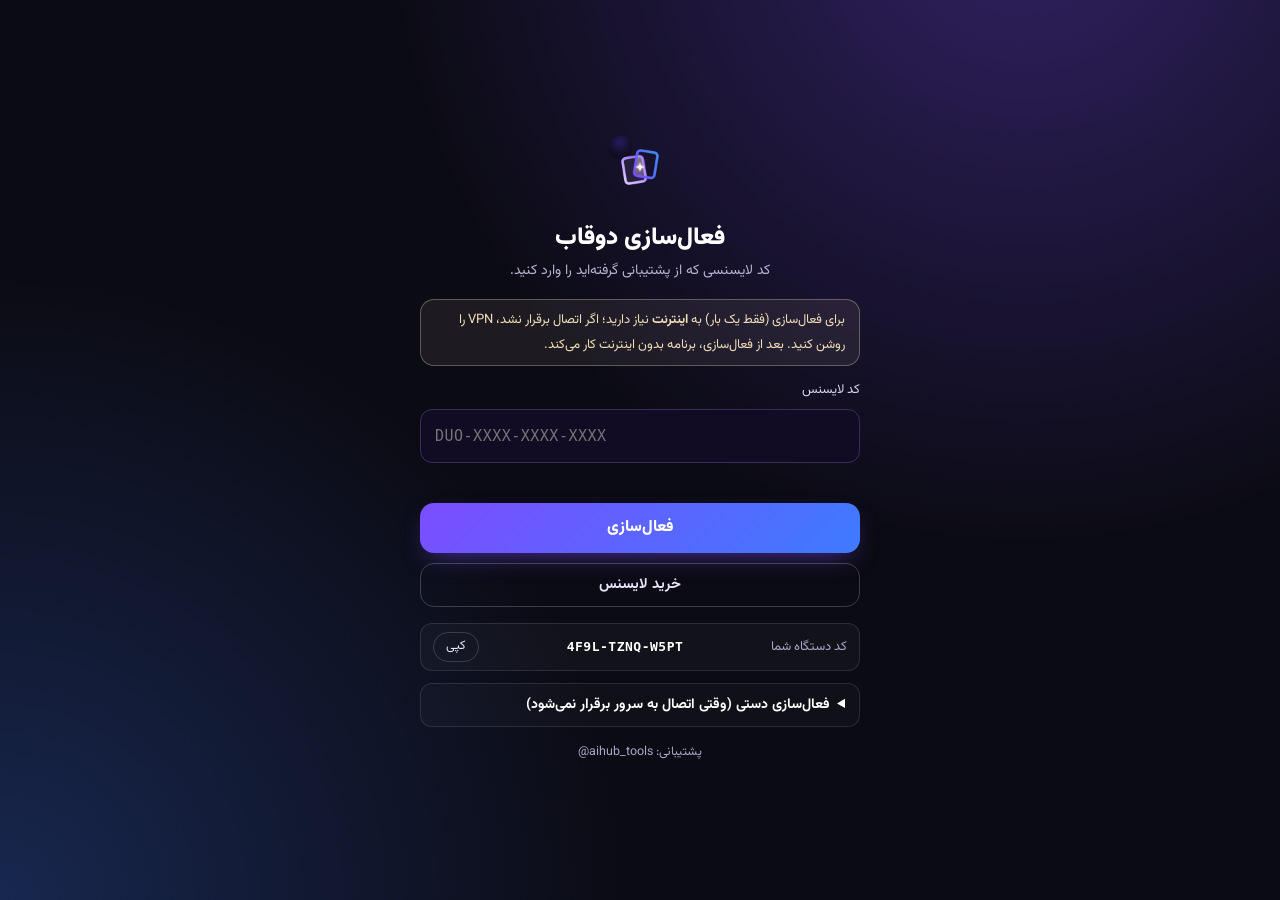
==== commit 8ab4294d: "Update project" ====
--- a/app.html
+++ b/app.html
@@ -119,12 +119,44 @@
 .intro ol{padding-right:20px}
 .intro .b{margin-top:6px}
 .tipline{font-size:12.5px;color:var(--muted);margin-top:8px;line-height:1.8}
+
+#lock{display:none}
+body.locked{overflow:hidden}
+body.locked>header,body.locked>main,body.locked>nav,body.locked>#dock,body.locked>#upd{display:none!important}
+body.locked #lock{display:flex;position:fixed;inset:0;z-index:200;align-items:flex-start;justify-content:center;padding:calc(24px + env(safe-area-inset-top)) 16px calc(24px + env(safe-area-inset-bottom));overflow:auto;color:#fff;background:radial-gradient(circle at 80% -10%,#7C4DFF55,transparent 45%),radial-gradient(circle at 0% 100%,#3D7BFF40,transparent 40%),#0B0B14}
+.lockbox{width:min(440px,100%);margin:auto 0;text-align:center}
+.lockbox .lm{width:64px;height:64px;border-radius:16px;margin:0 auto 10px}
+.lockbox h1{font-size:24px;font-weight:900;line-height:1.5}
+.lockbox .lsub{color:#B7B2D2;font-size:14px;margin:2px 0 14px}
+.lnote{font-size:13px;line-height:1.9;text-align:right;color:#F0DDB8;border:1px solid #EBD8B855;background:#EBD8B814;border-radius:14px;padding:8px 14px;margin-bottom:12px}
+.lockbox label{display:block;text-align:right;font-size:13px;color:#D6D1EC;margin:10px 0 6px}
+.lockbox input,.lockbox textarea{width:100%;border:1px solid #3b2b5c;border-radius:12px;background:#120B24;color:#fff;padding:12px 14px;font-size:15px;outline:none;font-family:var(--mono,monospace);letter-spacing:.5px}
+.lockbox input:focus,.lockbox textarea:focus{border-color:#9B78FF;box-shadow:0 0 0 3px #7C4DFF33}
+.lockbox textarea{font-size:12px;letter-spacing:0;resize:vertical}
+.lmsg{min-height:1.9em;font-size:13.5px;line-height:1.9;text-align:right;color:#FF8A8D;margin-top:8px}
+.lmsg.ok{color:#4BD39B}
+.lbtn{display:flex;width:100%;min-height:50px;align-items:center;justify-content:center;border-radius:14px;font-weight:800;font-size:16px;color:#fff;background:linear-gradient(135deg,#7C4DFF,#3D7BFF);margin-top:6px;box-shadow:0 10px 26px -10px #7C4DFF99}
+.lbtn:disabled{opacity:.6;cursor:wait}
+.lbtn.sec{background:#ffffff0f;border:1px solid #ffffff2a;box-shadow:none;font-size:14.5px;min-height:44px}
+.lbuy{display:flex;align-items:center;justify-content:center;min-height:44px;border-radius:14px;border:1.5px solid #ffffff33;color:#E9E4FA;text-decoration:none;font-weight:700;font-size:14.5px;margin-top:10px}
+.lbuy:hover{background:#ffffff12}
+.licdev{display:flex;align-items:center;justify-content:space-between;gap:10px;margin-top:16px;padding:8px 12px;border:1px solid #ffffff1c;border-radius:12px;background:#ffffff08;font-size:13px}
+.licdev span{color:#A9A4C8;white-space:nowrap}.licdev b{font-family:var(--mono,monospace);font-size:13px;letter-spacing:.5px;overflow:hidden;text-overflow:ellipsis}
+.licdev button{border:1px solid #ffffff2a;border-radius:99px;padding:2px 12px;font-size:12.5px;color:#E7E2F8;white-space:nowrap}
+.licman{margin-top:12px;text-align:right;border:1px solid #ffffff1c;border-radius:12px;padding:8px 14px;background:#ffffff06}
+.licman summary{cursor:pointer;font-weight:700;font-size:14px}
+.licman p{font-size:13px;color:#B7B2D2;margin:8px 0}
+.lklink{margin-top:14px;font-size:13.5px;color:#EBD8B8;text-decoration:underline;text-underline-offset:4px}
+.lfoot{margin-top:14px;font-size:12.5px;color:#A9A4C8}
+.licst{font-size:13.5px;line-height:2}
+.licst b{font-weight:800}
 @media (prefers-reduced-motion:reduce){::view-transition-group(*),::view-transition-old(*),::view-transition-new(*){animation:none!important}}
 
 @media (prefers-reduced-motion:reduce){*{transition:none!important}}
 @media print{header,nav,.noprint{display:none!important}body{background:#fff;color:#000;padding:0}.view{display:none!important}#v-shoot{display:block!important}.bi{break-inside:avoid;background:#fff}}
 </style></head>
-<body>
+<body class="locked">
+<div id="lock" role="dialog" aria-modal="true" aria-label="فعال‌سازی"><div class="lockbox"><img class="lm" src="icon-192.png" width="64" height="64" alt=""></div></div>
 <header>
 <img src="icon-192.png" alt="" width="28" height="28" style="border-radius:7px">
 <h1>دوقاب<small>۳۲۰ کد · ساخت و ویرایش</small></h1>
@@ -133,6 +165,7 @@
 <button id="gear" class="gear" type="button" aria-label="تنظیمات"><svg viewBox="0 0 24 24"><path d="M4 7h10M18 7h2M4 17h2M10 17h10"/><circle cx="16" cy="7" r="2"/><circle cx="8" cy="17" r="2"/></svg></button>
 </header>
 <main>
+<div class="msg w" id="licBanner" role="status" hidden></div>
 <section id="v-lib" class="view on">
  <div class="intro" id="intro" hidden><b>شروع سریع</b><ol><li>از کتابخانه چند کد بردار (یا «غافلگیرم کن» را در سازنده بزن).</li><li>در سازنده ابزارت را انتخاب کن تا جمله مخصوص همان ابزار ساخته شود.</li><li>عکس داری؟ حالت «ویرایش عکس» را بزن و فقط تغییر لازم را بخواه.</li></ol><button class="b p" id="introx" type="button">متوجه شدم</button></div>
  <input class="search" id="q" type="search" placeholder="جستجوی کد، فارسی یا انگلیسی" aria-label="جستجو">
@@ -204,12 +237,14 @@
 <div class="row"><div><b>ظاهر</b><div class="muted">پیش‌فرض: مطابق تنظیم دستگاه</div></div><select id="theme" aria-label="ظاهر"><option value="auto">خودکار</option><option value="light">روشن</option><option value="dark">تاریک</option></select></div>
 <label class="row"><div><b>حالت محتاط</b><div class="muted">کدهای بوسه و تماس نزدیک در همه‌جا پنهان می‌شود</div></div><input type="checkbox" id="modest"></label>
 <label class="row"><div><b>روشن‌ماندن صفحه در شات‌لیست</b><div class="muted">حین جلسهٔ عکاسی صفحه خاموش نشود</div></div><input type="checkbox" id="wake"></label>
+<h3>لایسنس</h3>
+<div id="licCard"></div>
 <h3>پشتیبان‌گیری</h3>
 <p class="muted">علاقه‌مندی‌ها، شات‌لیست و ترکیب‌های ذخیره‌شده فقط روی همین دستگاه ذخیره می‌شوند. از آن‌ها پشتیبان بگیر تا با پاک‌شدن داده‌های مرورگر از دست نروند.</p>
 <div class="acts"><button class="b p" id="exp" type="button">دریافت فایل پشتیبان</button><button class="b" id="imp" type="button">بازیابی از فایل</button><input type="file" id="impf" accept="application/json,.json" hidden></div>
 <div class="row"><div><b>ذخیره‌سازی پایدار</b><div class="muted" id="persist">…</div></div><button class="b" id="pers" type="button">درخواست</button></div>
 <button class="b danger" id="wipe" type="button">پاک‌کردن همهٔ داده‌ها</button>
-<p class="muted" style="margin-top:12px">دوقاب · کدساز عکس زوج · نسخهٔ ۲٫۲ · AIhub Tools</p>
+<p class="muted" style="margin-top:12px">دوقاب · کدساز عکس زوج · نسخهٔ ۲٫۳ · AIhub Tools</p>
 </div></div></dialog>
 <div id="upd" role="alert" hidden><span>نسخهٔ جدید آماده است</span><button id="updgo" class="b p" type="button">به‌روزرسانی</button></div>
 
@@ -396,8 +431,9 @@
 $("#wake").onchange=e=>{S.wake=e.target.checked;save();curView==="shoot"&&(S.wake?wakeOn():wakeOff())};
 async function persistInfo(){const el=$("#persist");try{if(navigator.storage&&navigator.storage.persisted){const p=await navigator.storage.persisted();el.textContent=p?"فعال است":"فعال نیست؛ در کمبود فضا مرورگر ممکن است داده‌ها را پاک کند"}else el.textContent="این مرورگر پشتیبانی نمی‌کند"}catch(e){el.textContent="نامشخص"}}
 $("#pers").onclick=async()=>{try{const ok=navigator.storage&&navigator.storage.persist&&await navigator.storage.persist();toast(ok?"ذخیره‌سازی پایدار شد":"مرورگر اجازه نداد")}catch(e){toast("پشتیبانی نمی‌شود")}persistInfo()};
-$("#gear").onclick=()=>{$("#modest").checked=!!S.modest;$("#theme").value=S.theme;$("#wake").checked=!!S.wake;persistInfo();$("#settings").showModal()};
-$("#exp").onclick=()=>{const d=new Date(),n="duoframe-backup-"+d.toISOString().slice(0,10)+".json",blob=new Blob([JSON.stringify({app:"ccb",v:2,at:d.toISOString(),state:S},null,1)],{type:"application/json"}),u=URL.createObjectURL(blob),a=document.createElement("a");a.href=u;a.download=n;document.body.appendChild(a);a.click();a.remove();setTimeout(()=>URL.revokeObjectURL(u),2000);toast("فایل پشتیبان ساخته شد")};
+$("#gear").onclick=()=>{updLicUI();$("#modest").checked=!!S.modest;$("#theme").value=S.theme;$("#wake").checked=!!S.wake;persistInfo();$("#settings").showModal()};
+function dlBackup(){const d=new Date(),n="duoframe-backup-"+d.toISOString().slice(0,10)+".json",blob=new Blob([JSON.stringify({app:"ccb",v:2,at:d.toISOString(),state:S},null,1)],{type:"application/json"}),u=URL.createObjectURL(blob),a=document.createElement("a");a.href=u;a.download=n;document.body.appendChild(a);a.click();a.remove();setTimeout(()=>URL.revokeObjectURL(u),2000);toast("فایل پشتیبان ساخته شد")}
+$("#exp").onclick=dlBackup;
 $("#imp").onclick=()=>$("#impf").click();
 $("#impf").onchange=async e=>{const f=e.target.files[0];e.target.value="";if(!f)return;
  try{const j=JSON.parse(await f.text());if(!j||j.app!=="ccb"||!j.state||typeof j.state!=="object")throw 0;const o=j.state,ok=c=>typeof c==="string"&&BY[c];
@@ -551,6 +587,157 @@
 $("#asave").onclick=()=>{const A=S.alb;if(!A.shots.length)return;A.n=($("#aname").value||"").trim()||"آلبوم "+fa(S.albums.length+1);
  S.albums.unshift(cleanAlb(JSON.parse(JSON.stringify(A))));S.albums=S.albums.slice(0,20);save();renderAlbum();toast("آلبوم ذخیره شد")};
 $("#abd").onclick=()=>{let n=0;S.alb.shots.forEach(x=>{if(x.pose&&!S.board.some(b=>b.c===x.pose)){S.board.push({c:x.pose,d:0});n++}});save();toast(n?fa(n)+" ژست به شات‌لیست اضافه شد":"همه قبلاً در شات‌لیست بودند")};
+/* ---------- لایسنس و فعال‌سازی (Worker مشترک AIhub، توکن امضاشدهٔ ECDSA P-256) ----------
+   مثل پولینو: فعال‌سازی یک‌بار آنلاین؛ بعد آفلاین. تأیید دوره‌ای هر ۷ روز (در صورت اتصال).
+   قطعی اینترنت هرگز برنامه را قفل نمی‌کند. در حالت منقضی/باطل، دانلود پشتیبان همیشه آزاد است. */
+const LIC_API='https://aihub-license.get-aihubtools.workers.dev',LIC_PRODUCT='duoframe',LIC_PUBLIC_JWK={"kty":"EC","crv":"P-256","x":"oaMsNWVXFBV3s7IW55TXXWc8b2fUkG6x-CQOunje2fM","y":"CpMhKno5HTtkUg7r9kykintWA_g-9E8xavFNyGJycDg"},LIC_ENFORCE=true;
+const LIC_KEY='license',LIC_LS='duoframe.lic',LIC_REVAL_DAYS=7,LIC_SUPPORT='⁦@aihub_tools⁩',LIC_BUY='https://t.me/aihub_tools';
+const LIC={row:null,blocked:false,state:'off',msg:'',busy:false};
+const LIC_ALPHA='ABCDEFGHJKLMNPQRSTUVWXYZ23456789';
+const licNewDevice=()=>{const r=new Uint8Array(12);crypto.getRandomValues(r);let s='';for(let i=0;i<12;i++){s+=LIC_ALPHA[r[i]%32];if(i%4===3&&i<11)s+='-'}return s};
+const licB64=s=>{s=String(s).replace(/-/g,'+').replace(/_/g,'/');while(s.length%4)s+='=';const b=atob(s),u=new Uint8Array(b.length);for(let i=0;i<b.length;i++)u[i]=b.charCodeAt(i);return u};
+const licIDB=()=>new Promise((res,rej)=>{try{const q=indexedDB.open('duoframe',1);q.onupgradeneeded=()=>q.result.createObjectStore('kv');q.onsuccess=()=>res(q.result);q.onerror=()=>rej(q.error)}catch(e){rej(e)}});
+async function idbGet(k){try{const db=await licIDB();return await new Promise(r=>{const q=db.transaction('kv').objectStore('kv').get(k);q.onsuccess=()=>r(q.result);q.onerror=()=>r(undefined)})}catch(e){return undefined}}
+async function idbPut(k,v){try{const db=await licIDB();await new Promise(r=>{const t=db.transaction('kv','readwrite');t.objectStore('kv').put(v,k);t.oncomplete=()=>r();t.onerror=()=>r();t.onabort=()=>r()})}catch(e){}}
+async function licSave(){await idbPut(LIC_KEY,LIC.row);try{localStorage.setItem(LIC_LS,JSON.stringify(LIC.row))}catch(e){}}
+async function licLoad(){
+ let row=await idbGet(LIC_KEY);
+ if(!row){try{row=JSON.parse(localStorage.getItem(LIC_LS)||'null')}catch(e){}}
+ if(!row||!row.dev)row=Object.assign({},row||{},{dev:licNewDevice()});
+ LIC.row=row;await licSave()}
+/* بررسی امضا با کلید عمومی؛ payload یا null */
+async function licVerify(token){
+ try{
+  const parts=String(token||'').trim().split('.');if(parts.length!==2||!parts[0]||!parts[1])return null;
+  const jwk={kty:'EC',crv:'P-256',x:LIC_PUBLIC_JWK.x,y:LIC_PUBLIC_JWK.y};
+  const key=await crypto.subtle.importKey('jwk',jwk,{name:'ECDSA',namedCurve:'P-256'},false,['verify']);
+  const ok=await crypto.subtle.verify({name:'ECDSA',hash:'SHA-256'},key,licB64(parts[1]),new TextEncoder().encode(parts[0]));
+  if(!ok)return null;
+  return JSON.parse(new TextDecoder().decode(licB64(parts[0])));
+ }catch(e){return null}}
+/* زمان امن: اگر ساعت دستگاه عقب برده شود، آخرین زمان دیده‌شده ملاک است */
+const licNow=()=>Math.max(Date.now(),(LIC.row&&LIC.row.lastSeen)||0);
+async function licCheck(token){
+ const p=await licVerify(token);
+ if(!p)return{ok:false,reason:'sig'};
+ if(p.p!==LIC_PRODUCT)return{ok:false,reason:'product'};
+ if(p.d!==LIC.row.dev)return{ok:false,reason:'device'};
+ if(licNow()>p.exp)return{ok:false,reason:'expired',payload:p};
+ return{ok:true,payload:p}}
+const LIC_MSG={
+ notfound:'این کد معتبر نیست. نوشتار آن را دوباره بررسی کنید.',
+ revoked:'این لایسنس غیرفعال شده است. با پشتیبانی تماس بگیرید ('+LIC_SUPPORT+').',
+ expired:'اشتراک این لایسنس تمام شده است. برای تمدید با پشتیبانی تماس بگیرید ('+LIC_SUPPORT+'). بعد از تمدید، دکمهٔ «فعال‌سازی» را دوباره بزنید.',
+ devices:'ظرفیت ۳ دستگاه این لایسنس پر شده است. از پشتیبانی ('+LIC_SUPPORT+') بخواهید یک دستگاه را آزاد کند.',
+ product:'این کد برای دوقاب نیست.',
+ device:'این دستگاه برای این لایسنس فعال نیست؛ دوباره فعال‌سازی کنید.',
+ sig:'کد فعال‌سازی معتبر نیست یا برای این دستگاه صادر نشده است.',
+ net:'اتصال به سرور برقرار نشد. VPN را روشن کنید و دوباره تلاش کنید، یا از «فعال‌سازی دستی» پایین صفحه استفاده کنید.'};
+async function licCall(action,extra){
+ const ctl=new AbortController(),t=setTimeout(()=>ctl.abort(),15000);
+ try{
+  const r=await fetch(LIC_API,{method:'POST',headers:{'Content-Type':'application/json'},body:JSON.stringify(Object.assign({action},extra)),signal:ctl.signal});
+  const j=await r.json();return r.status>=500?{net:true}:j;
+ }catch(e){return{net:true}}finally{clearTimeout(t)}}
+async function licInit(){
+ await licLoad();
+ if(!LIC_ENFORCE){LIC.state='off';return}
+ if(!LIC.row.token){LIC.blocked=true;LIC.state='none';return}
+ const c=await licCheck(LIC.row.token);
+ if(c.ok){
+  LIC.state='active';
+  if(licNow()-(LIC.row.lastSeen||0)>36e5){LIC.row.lastSeen=licNow();await licSave()}
+  setTimeout(()=>licBackground(false),2500);return}
+ if(c.reason==='expired'&&Date.now()>(LIC.row.lastSeen||0)){LIC.row.lastSeen=Date.now();await licSave()} /* انقضا با ساعت درست دیده شد؛ عقب‌بردن ساعت دیگر کمکی نمی‌کند */
+ LIC.blocked=true;LIC.state=c.reason==='expired'?'expired':'none';LIC.msg=c.reason==='expired'?LIC_MSG.expired:''}
+/* تأیید دوره‌ای آنلاین؛ خطای شبکه هیچ‌وقت چیزی را قفل نمی‌کند */
+async function licBackground(force){
+ const r0=LIC.row;if(!LIC_ENFORCE||!r0||!r0.token||!r0.license)return 'skip';
+ if(!force&&Date.now()-(r0.checkedAt||0)<LIC_REVAL_DAYS*864e5)return 'fresh';
+ const r=await licCall('validate',{license:r0.license,device:r0.dev,product:LIC_PRODUCT});
+ if(r.net)return 'offline';
+ if(r.valid){
+  const c=await licVerify(r.token);
+  if(c&&c.d===r0.dev&&c.p===LIC_PRODUCT){r0.token=r.token;r0.exp=r.exp;r0.checkedAt=Date.now();r0.lastSeen=Math.max(r0.lastSeen||0,Date.now());await licSave();return 'ok'}
+  return 'sig'}
+ const reason=r.reason||'notfound';
+ if(reason!=='expired'){r0.token=null;r0.exp=null}
+ await licSave();
+ LIC.blocked=true;LIC.state=reason;LIC.msg=LIC_MSG[reason]||LIC_MSG.notfound;showLicense();
+ return reason}
+async function licStore(license,token,payload){
+ Object.assign(LIC.row,{license,token,exp:payload.exp,checkedAt:Date.now(),lastSeen:Math.max(LIC.row.lastSeen||0,Date.now())});
+ await licSave();LIC.blocked=false;LIC.state='active';LIC.msg=''}
+const licSetMsg=(text,kind)=>{const m=$('#licMsg');if(m){m.textContent=text||'';m.className='lmsg'+(kind==='ok'?' ok':'')}};
+const licBusy=on=>{LIC.busy=on;$$('#lock [data-lic=activate],#lock [data-lic=manual]').forEach(b=>{b.disabled=on})};
+async function licActivate(){
+ if(LIC.busy)return;
+ const code=(($('#licKey')||{}).value||'').trim().toUpperCase().replace(/\s+/g,'');
+ if(!/^[A-Z0-9-]{8,40}$/.test(code)){licSetMsg('کد لایسنس را وارد کنید (مثلاً DUO-XXXX-XXXX-XXXX).');return}
+ licBusy(true);licSetMsg('در حال اتصال به سرور…','ok');
+ const r=await licCall('activate',{license:code,device:LIC.row.dev,product:LIC_PRODUCT});
+ licBusy(false);
+ if(r.net){licSetMsg(LIC_MSG.net);return}
+ if(r.valid){
+  const c=await licVerify(r.token);
+  if(!c||c.d!==LIC.row.dev||c.p!==LIC_PRODUCT){licSetMsg(LIC_MSG.sig);return}
+  await licStore(code,r.token,c);licAfter();return}
+ licSetMsg(LIC_MSG[r.reason]||r.message||LIC_MSG.notfound)}
+async function licManual(){
+ if(LIC.busy)return;
+ const token=(($('#licTok')||{}).value||'').replace(/\s+/g,'');
+ if(!token){licSetMsg('کد فعال‌سازی دستی را بچسبانید.');return}
+ const c=await licCheck(token);
+ if(!c.ok){licSetMsg(c.reason==='expired'?LIC_MSG.expired:c.reason==='device'?'این کد برای دستگاه دیگری صادر شده است. کد دستگاه خودتان را برای پشتیبانی بفرستید.':LIC_MSG[c.reason]||LIC_MSG.sig);return}
+ await licStore(c.payload.l,token,c.payload);licAfter()}
+function licAfter(){
+ document.body.classList.remove('locked');$('#lock').innerHTML='';
+ updLicUI();go(curView,true);toast('دوقاب فعال شد')}
+/* ---------- صفحهٔ فعال‌سازی ---------- */
+function showLicense(){
+ $$('dialog[open]').forEach(d=>d.close());
+ document.body.classList.add('locked');
+ const r=LIC.row||{},expired=LIC.state==='expired'||LIC.state==='revoked',hasData=(S.fav&&S.fav.length)||(S.board&&S.board.length)||(S.saved&&S.saved.length)||(S.albums&&S.albums.length);
+ $('#lock').innerHTML='<div class="lockbox"><img class="lm" src="icon-192.png" width="64" height="64" alt=""><h1>'+(expired?'اشتراک شما تمام شده':'فعال‌سازی دوقاب')+'</h1>'
+  +'<p class="lsub">'+(expired?'برای ادامه، اشتراک را تمدید و دوباره فعال کنید.':'کد لایسنسی که از پشتیبانی گرفته‌اید را وارد کنید.')+'</p>'
+  +'<div class="lnote">برای فعال‌سازی (فقط یک بار) به <b>اینترنت</b> نیاز دارید؛ اگر اتصال برقرار نشد، VPN را روشن کنید. بعد از فعال‌سازی، برنامه بدون اینترنت کار می‌کند.</div>'
+  +'<label for="licKey">کد لایسنس</label><input id="licKey" dir="ltr" autocomplete="off" spellcheck="false" placeholder="DUO-XXXX-XXXX-XXXX" value="'+esc(r.license||'')+'">'
+  +'<div class="lmsg" id="licMsg" role="alert">'+esc(LIC.msg||'')+'</div>'
+  +'<button class="lbtn" type="button" data-lic="activate">فعال‌سازی</button>'
+  +'<a class="lbuy" href="'+LIC_BUY+'" target="_blank" rel="noopener">خرید لایسنس</a>'
+  +'<div class="licdev"><span>کد دستگاه شما</span><b dir="ltr">'+esc(r.dev||'')+'</b><button type="button" data-lic="copydev">کپی</button></div>'
+  +'<details class="licman"><summary>فعال‌سازی دستی (وقتی اتصال به سرور برقرار نمی‌شود)</summary><p>کد دستگاه بالا را برای پشتیبانی ('+LIC_SUPPORT+') بفرستید. یک «کد فعال‌سازی دستی» می‌گیرید؛ آن را اینجا بچسبانید.</p><textarea id="licTok" dir="ltr" rows="3" spellcheck="false" placeholder="کد فعال‌سازی دستی"></textarea><button class="lbtn sec" type="button" data-lic="manual">فعال‌سازی با کد دستی</button></details>'
+  +(hasData?'<button class="lklink" type="button" data-lic="backup">دانلود پشتیبان از اطلاعات من</button>':'')
+  +'<p class="lfoot">پشتیبانی: '+LIC_SUPPORT+'</p></div>';
+ const k=$('#licKey');
+ if(k){k.addEventListener('input',()=>{k.value=k.value.toUpperCase().replace(/\s+/g,'')});k.addEventListener('keydown',e=>{if(e.key==='Enter'){e.preventDefault();licActivate()}})}}
+/* ---------- کارت لایسنس در تنظیمات و هشدار تمدید ---------- */
+const licDaysLeft=()=>LIC.row&&LIC.row.exp?Math.floor((LIC.row.exp-licNow())/864e5):null;
+function licDate(ms){try{return new Intl.DateTimeFormat('fa-IR-u-ca-persian',{year:'numeric',month:'long',day:'numeric',timeZone:'Asia/Tehran'}).format(new Date(ms))}catch(e){return new Date(ms).toLocaleDateString('fa-IR')}}
+function updLicUI(){
+ const card=$('#licCard'),ban=$('#licBanner');
+ if(!LIC_ENFORCE||!LIC.row||!LIC.row.token||LIC.blocked){if(card)card.innerHTML='';if(ban)ban.hidden=true;return}
+ const left=licDaysLeft(),last=LIC.row.checkedAt?Math.floor((Date.now()-LIC.row.checkedAt)/864e5):null;
+ if(card)card.innerHTML='<p class="licst">وضعیت: <b>فعال</b>'+(LIC.row.exp?' · تا '+esc(licDate(LIC.row.exp))+(left!==null?' ('+fa(Math.max(0,left))+' روز مانده)':''):'')+'<br>کد: <span class="ltr">…'+esc(String(LIC.row.license||'').slice(-9))+'</span> · دستگاه: <span class="ltr">'+esc(LIC.row.dev)+'</span>'+(last!==null?'<br>آخرین تأیید آنلاین: '+(last===0?'امروز':fa(last)+' روز پیش'):'')+'</p><div class="acts"><button class="b" type="button" data-lic="check">بررسی آنلاین و تمدید</button></div><p class="muted" style="margin-top:6px">برای تمدید با '+LIC_SUPPORT+' تماس بگیرید؛ بعد از تمدید این دکمه را بزنید.</p>';
+ if(ban){if(left!==null&&left<=30){ban.hidden=false;ban.textContent='اشتراک شما '+(left<=0?'امروز':fa(left)+' روز دیگر')+' تمام می‌شود. برای تمدید با '+LIC_SUPPORT.replace(/[⁦⁩]/g,'')+' تماس بگیرید.'}else ban.hidden=true}}
+async function licCheckNow(){
+ toast('در حال بررسی…');
+ const r=await licBackground(true);
+ if(r==='ok'){toast('لایسنس تأیید شد');updLicUI()}
+ else if(r==='offline')toast('اتصال برقرار نشد؛ VPN را روشن کنید');
+ else if(r==='sig')toast('پاسخ سرور معتبر نبود')}
+document.addEventListener('click',async e=>{
+ const b=e.target.closest('[data-lic]');if(!b)return;
+ const a=b.dataset.lic;
+ if(a==='activate')licActivate();
+ else if(a==='manual')licManual();
+ else if(a==='backup')dlBackup();
+ else if(a==='check')licCheckNow();
+ else if(a==='copydev'){try{await navigator.clipboard.writeText(LIC.row.dev);b.textContent='کپی شد ✓'}catch(_){b.textContent='دستی کپی کنید'}}});
+async function licBoot(){
+ try{await licInit()}catch(e){LIC.blocked=true;LIC.state='none'}
+ if(LIC.blocked)showLicense();
+ else{document.body.classList.remove('locked');$('#lock').innerHTML='';updLicUI()}}
 /* ---------- شروع ---------- */
 S.mode=S.mode==="edit"?"edit":"create";if(!TOOLMAP[S.tool])S.tool="generic";if(!Array.isArray(S.eops))S.eops=[];S.eops=S.eops.filter(x=>EOPS.some(p=>p.id===x));
 if(!["auto","light","dark"].includes(S.theme))S.theme="auto";
@@ -564,4 +751,5 @@
 let startTab=QP.get("tab");if(fromHash())startTab="build";
 renderChips();
 if(["lib","build","album","rec","shoot"].includes(startTab))go(startTab,true);else renderLib();
+licBoot();
 </script></body></html>
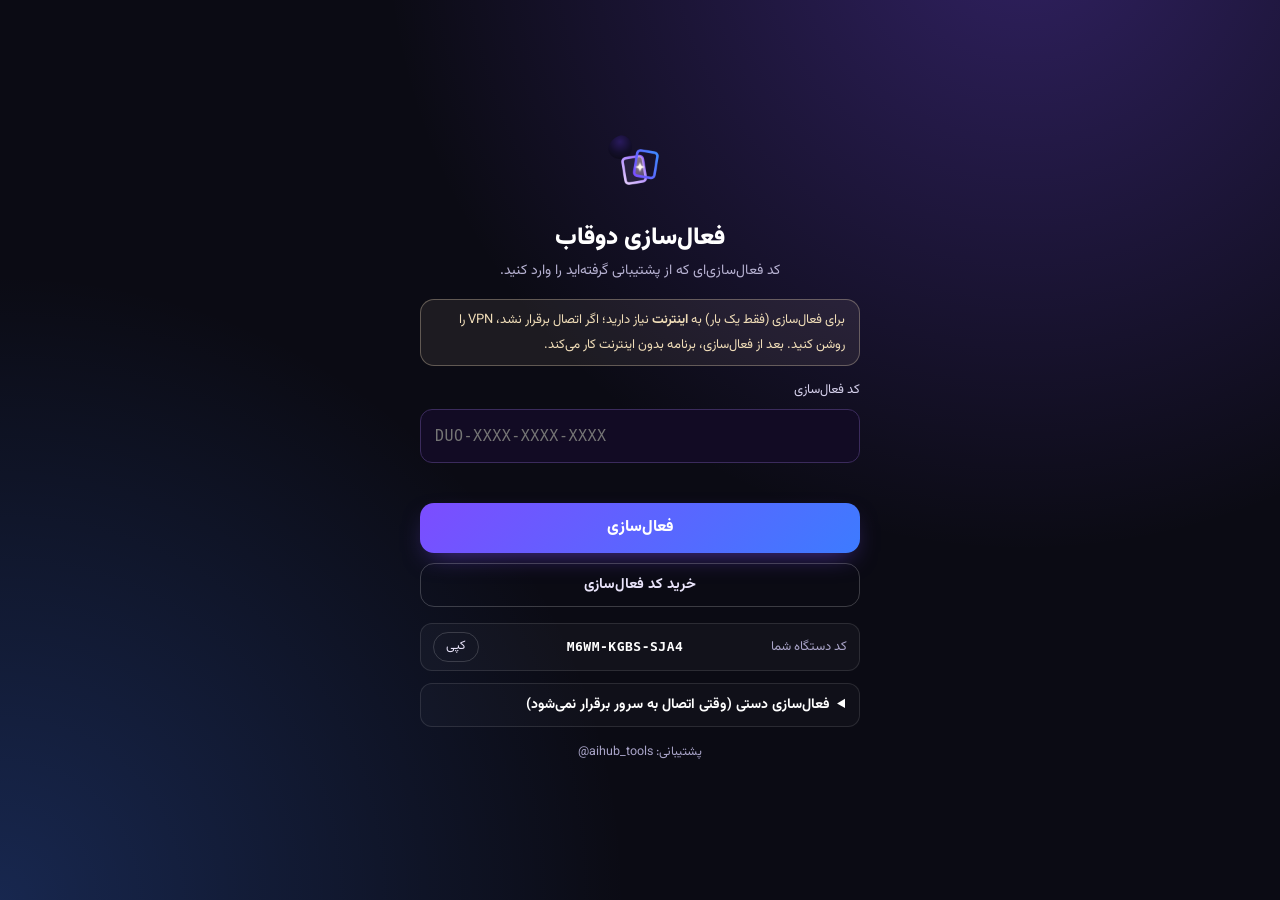
==== commit 6214d6db: "Update project" ====
--- a/app.html
+++ b/app.html
@@ -6,18 +6,20 @@
 <script>try{var t=JSON.parse(localStorage.getItem("ccb1")||"{}").theme;if(t==="light"||t==="dark")document.documentElement.dataset.theme=t}catch(e){}</script>
 <link rel="manifest" href="manifest.webmanifest">
 <link rel="icon" href="icon.svg" type="image/svg+xml"><link rel="icon" href="favicon-32.png" sizes="32x32" type="image/png"><link rel="apple-touch-icon" href="apple-touch-icon.png">
-<title>دوقاب | کدساز عکس زوج</title>
+<title>دوقاب | کدساز عکس عاشقانه</title>
 <style>
 @font-face{font-family:"Vazirmatn";src:url(fonts/Vazirmatn.woff2) format("woff2");font-weight:100 900;font-display:swap}
 :root{--ink:#0B0B14;--ink2:#12121F;--lav:#C9A6FF;--violet:#7C4DFF;--blue:#3D7BFF;
 --bg:#F6F5FB;--card:#fff;--text:#17172B;--muted:#65656D;--line:#E6E2F5;--soft:#F1EEFF;--okbg:#E9FBF3;--ok:#128A55;--warnbg:#FFF1E0;--warn:#B4740A;--badbg:#FFEDEC;--bad:#C22A2E;
---g:linear-gradient(135deg,#7C4DFF,#3D7BFF)}
-@media (prefers-color-scheme:dark){:root:not([data-theme=light]){--bg:#0B0B14;--card:#14141F;--text:#EEEAFB;--muted:#9C9CB3;--line:#26263A;--soft:#1D1832;--okbg:#0F2A21;--ok:#4BD39B;--warnbg:#2B2113;--warn:#F0B75A;--badbg:#2E1719;--bad:#FF8A8D}}
-:root[data-theme=dark]{--bg:#0B0B14;--card:#14141F;--text:#EEEAFB;--muted:#9C9CB3;--line:#26263A;--soft:#1D1832;--okbg:#0F2A21;--ok:#4BD39B;--warnbg:#2B2113;--warn:#F0B75A;--badbg:#2E1719;--bad:#FF8A8D}
+--g:linear-gradient(135deg,#7C4DFF,#3D7BFF);color-scheme:light}
+@media (prefers-color-scheme:dark){:root:not([data-theme=light]){color-scheme:dark;--bg:#0B0B14;--card:#14141F;--text:#EEEAFB;--muted:#9C9CB3;--line:#26263A;--soft:#1D1832;--okbg:#0F2A21;--ok:#4BD39B;--warnbg:#2B2113;--warn:#F0B75A;--badbg:#2E1719;--bad:#FF8A8D}}
+:root[data-theme=dark]{color-scheme:dark;--bg:#0B0B14;--card:#14141F;--text:#EEEAFB;--muted:#9C9CB3;--line:#26263A;--soft:#1D1832;--okbg:#0F2A21;--ok:#4BD39B;--warnbg:#2B2113;--warn:#F0B75A;--badbg:#2E1719;--bad:#FF8A8D}
 *{box-sizing:border-box;margin:0;padding:0;-webkit-tap-highlight-color:transparent}
 html{-webkit-text-size-adjust:100%}
 body{font-family:"Vazirmatn","Vazir",Tahoma,"Noto Sans Arabic",sans-serif;background:var(--bg);color:var(--text);font-size:15px;line-height:1.9;min-height:100vh;padding-bottom:calc(76px + env(safe-area-inset-bottom))}
 button,input,select{font:inherit;color:inherit}
+select,input[type=text],input[type=search],textarea{background-color:var(--card);color:var(--text)}
+select option,select optgroup{background:var(--card);color:var(--text)}
 button{cursor:pointer;border:0;background:none}
 :focus-visible{outline:2px solid var(--violet);outline-offset:2px;border-radius:8px}
 code,.ltr{direction:ltr;unicode-bidi:isolate;font-family:"JetBrains Mono","DejaVu Sans Mono",Consolas,monospace}
@@ -44,6 +46,11 @@
 .acts{display:flex;gap:4px;flex-wrap:wrap;margin-top:6px}
 .b{padding:2px 12px;border-radius:99px;border:1px solid var(--line);font-size:12.5px;line-height:2;background:var(--card)}
 .b.p{background:var(--g);color:#fff;border-color:transparent;font-weight:700}
+.b.fav{width:34px;height:30px;padding:0;display:inline-flex;align-items:center;justify-content:center;color:var(--muted)}
+.b.fav svg{width:17px;height:17px;fill:none;stroke:currentColor;stroke-width:1.9;stroke-linejoin:round;transition:transform .18s}
+.b.fav:active svg{transform:scale(.8)}
+.b.fav.on{color:#F0447C;border-color:#F0447C66;background:#F0447C14}
+.b.fav.on svg{fill:#F0447C}
 .b.on{color:#E8A400;border-color:#E8A400}
 .more{display:block;margin:14px auto;padding:6px 22px}
 .empty{text-align:center;color:var(--muted);padding:34px 10px}
@@ -92,6 +99,7 @@
 :root{color-scheme:light dark}:root[data-theme=light]{color-scheme:light}:root[data-theme=dark]{color-scheme:dark}
 [hidden]{display:none!important}
 body{min-height:100dvh}
+#settings .in{max-width:480px}
 dialog.sheet{border:0;padding:0;background:transparent;color:inherit;width:100%;height:100%;max-width:none;max-height:none;margin:0;inset:0;overflow:hidden}
 dialog.sheet::backdrop{background:#0009}
 dialog.sheet[open]{display:flex;align-items:flex-end}
@@ -114,6 +122,8 @@
 body.hasdock{padding-bottom:calc(136px + env(safe-area-inset-bottom))}
 body.hasdock #toast{bottom:calc(140px + env(safe-area-inset-bottom))}
 #upd{position:fixed;inset-inline:12px;top:calc(64px + env(safe-area-inset-top));max-width:736px;margin:0 auto;background:var(--card);color:var(--text);border:1px solid var(--violet);border-radius:14px;padding:8px 8px 8px 14px;display:flex;align-items:center;justify-content:space-between;gap:10px;z-index:70;font-size:13.5px;box-shadow:0 6px 20px #0004}
+.guide{display:flex;gap:8px;align-items:flex-start;background:var(--soft);border:1px solid var(--line);border-radius:12px;padding:8px 12px;margin:0 0 12px;font-size:13px;line-height:1.9;color:var(--text)}
+.guide:before{content:"i";flex:none;width:18px;height:18px;margin-top:5px;border-radius:50%;background:var(--violet);color:#fff;font:700 12px/18px Georgia,serif;text-align:center}
 .intro{background:var(--soft);border:1px solid var(--line);border-radius:14px;padding:10px 14px;margin-bottom:12px;font-size:13.5px}
 .intro b{display:block;margin-bottom:2px}
 .intro ol{padding-right:20px}
@@ -148,7 +158,15 @@
 .licman p{font-size:13px;color:#B7B2D2;margin:8px 0}
 .lklink{margin-top:14px;font-size:13.5px;color:#EBD8B8;text-decoration:underline;text-underline-offset:4px}
 .lfoot{margin-top:14px;font-size:12.5px;color:#A9A4C8}
+.ltr{direction:ltr;unicode-bidi:isolate;display:inline-block}
+.soc{display:grid;grid-template-columns:repeat(3,1fr);gap:8px;margin:8px 0}
+.soc a{display:flex;flex-direction:column;align-items:center;gap:2px;padding:10px 4px;border:1px solid var(--line);border-radius:14px;background:var(--card);color:var(--text);text-decoration:none;font-size:13px;font-weight:700}
+.soc a:active{background:var(--soft)}
+.soc svg{width:22px;height:22px;fill:none;stroke:var(--violet);stroke-width:1.8;stroke-linecap:round;stroke-linejoin:round}
+.soc small{font-size:10.5px;font-weight:400;color:var(--muted)}
+.copy{font-size:12px;line-height:1.9;color:var(--muted);border-top:1px solid var(--line);margin-top:12px;padding-top:10px}
 .licst{font-size:13.5px;line-height:2}
+.licres{margin-top:8px;font-size:13px;line-height:1.9}.licres .ok{color:var(--ok)}.licres .bad{color:var(--bad)}.licres .wr{color:var(--warn)}
 .licst b{font-weight:800}
 @media (prefers-reduced-motion:reduce){::view-transition-group(*),::view-transition-old(*),::view-transition-new(*){animation:none!important}}
 
@@ -167,6 +185,7 @@
 <main>
 <div class="msg w" id="licBanner" role="status" hidden></div>
 <section id="v-lib" class="view on">
+ <p class="guide">کتابخانهٔ ۳۲۰ کد عکس عاشقانه. روی هر کد بزن تا کپی شود، با قلب ذخیره‌اش کن و با فیلترها بین دسته‌ها بگرد. کدها را در «سازنده» به یک پرامپت کامل تبدیل کن.</p>
  <div class="intro" id="intro" hidden><b>شروع سریع</b><ol><li>از کتابخانه چند کد بردار (یا «غافلگیرم کن» را در سازنده بزن).</li><li>در سازنده ابزارت را انتخاب کن تا جمله مخصوص همان ابزار ساخته شود.</li><li>عکس داری؟ حالت «ویرایش عکس» را بزن و فقط تغییر لازم را بخواه.</li></ol><button class="b p" id="introx" type="button">متوجه شدم</button></div>
  <input class="search" id="q" type="search" placeholder="جستجوی کد، فارسی یا انگلیسی" aria-label="جستجو">
  <div class="chips" id="chips"></div>
@@ -175,6 +194,7 @@
  <button class="b more" id="more" type="button">نمایش بیشتر</button>
 </section>
 <section id="v-build" class="view">
+ <p class="guide">برای هر نقش (ژست، کادر، نور…) یک کد انتخاب کن، ابزارت را بزن و پرامپت آمادهٔ کپی را بگیر. «ویرایش عکس» برای تغییر عکسی است که از قبل داری.</p>
  <details class="how"><summary>راهنمای ترکیب در یک نگاه</summary>
   <ol><li>از هر نقش حداکثر یک کد بردار.</li><li>مجموع کدها از شش بیشتر نشود.</li><li>پس از اولین نتیجه فقط یک کد را عوض کن.</li><li>خروجی یک جمله‌ی کامل است و به هیچ ابزار خاصی وابسته نیست.</li></ol>
   <p class="muted" id="iosHint" style="display:none;margin-top:6px">برای نصب روی آیفون: دکمه‌ی اشتراک‌گذاری و بعد «Add to Home Screen».</p></details>
@@ -195,7 +215,7 @@
 </section>
 <section id="v-album" class="view">
  <h2>برنامه‌ریز آلبوم</h2>
- <p class="muted">دنیای آلبوم (مکان، نور، لباس، سبک) ثابت می‌ماند و فقط ژست، کادر و لنز بین عکس‌ها عوض می‌شود؛ مثل یک آلبوم واقعی با ریتم نمای باز، متوسط، نزدیک و جزئیات.</p>
+ <p class="guide">دنیای آلبوم (مکان، نور، لباس، سبک) ثابت می‌ماند و فقط ژست، کادر و لنز بین عکس‌ها عوض می‌شود؛ مثل یک آلبوم واقعی با ریتم نمای باز، متوسط، نزدیک و جزئیات.</p>
  <details class="how"><summary>قاعدهٔ ثبات چهره و لباس در آلبوم</summary>
   <ol><li>عکس ۱ «لنگر» آلبوم است. چند بار بسازش و بهترین نسخه را نگه دار.</li><li>برای عکس‌های بعدی، عکس مرجع اصلی و همان عکس ۱ را هم پیوست کن.</li><li>اگر یک عکس خراب شد، فقط همان را «عوض‌کن» بزن؛ قفل‌شده‌ها دست نمی‌خورند.</li><li>دنیای آلبوم را وسط کار عوض نکن، وگرنه ثبات از بین می‌رود.</li></ol></details>
  <h2 style="margin-top:12px">الگوی آلبوم</h2><div class="chips wrap" id="atpl"></div>
@@ -212,13 +232,13 @@
  <h2 style="margin-top:22px">آلبوم‌های من</h2><div id="amine"></div>
 </section>
 <section id="v-rec" class="view">
- <h2>ترکیب‌های آماده</h2><p class="muted">شش ترکیب شش‌کدی تست‌نشده برای شروع؛ همه را در سازنده می‌توانی تغییر بدهی.</p>
+ <h2>ترکیب‌های آماده</h2><p class="guide">شش ترکیب آمادهٔ شش‌کدی برای شروع سریع. «باز کردن در سازنده» را بزن و هر کدش را عوض کن؛ ترکیب‌های خودت هم پایین ذخیره می‌شود.</p>
  <div id="recs"></div>
  <h2 style="margin-top:22px">ترکیب‌های من</h2><div id="mine"></div>
 </section>
 <section id="v-shoot" class="view">
  <div class="bar noprint"><h2>شات‌لیست عکاس</h2><span class="muted" id="bcnt"></span></div>
- <p class="muted noprint">کدها را از کتابخانه به شات‌لیست اضافه کن و حین جلسه تیک بزن.</p>
+ <p class="guide noprint">ویژهٔ عکاس: ژست‌هایی که می‌خواهی در جلسه بگیری را اینجا جمع کن، حین عکاسی تیک بزن و لیست را کپی یا چاپ کن. «شات‌لیست پیشنهادی» یک شروع آماده می‌دهد.</p>
  <div class="bar noprint"><button class="b p" id="bsug" type="button">افزودن شات‌لیست پیشنهادی</button><button class="b" id="bcopy" type="button">کپی لیست</button><button class="b" id="bprint" type="button">چاپ</button><button class="b" id="bclr" type="button">پاک‌کردن</button></div>
  <div id="board"></div>
 </section>
@@ -237,14 +257,24 @@
 <div class="row"><div><b>ظاهر</b><div class="muted">پیش‌فرض: مطابق تنظیم دستگاه</div></div><select id="theme" aria-label="ظاهر"><option value="auto">خودکار</option><option value="light">روشن</option><option value="dark">تاریک</option></select></div>
 <label class="row"><div><b>حالت محتاط</b><div class="muted">کدهای بوسه و تماس نزدیک در همه‌جا پنهان می‌شود</div></div><input type="checkbox" id="modest"></label>
 <label class="row"><div><b>روشن‌ماندن صفحه در شات‌لیست</b><div class="muted">حین جلسهٔ عکاسی صفحه خاموش نشود</div></div><input type="checkbox" id="wake"></label>
-<h3>لایسنس</h3>
+<h3>کد فعال‌سازی</h3>
 <div id="licCard"></div>
 <h3>پشتیبان‌گیری</h3>
 <p class="muted">علاقه‌مندی‌ها، شات‌لیست و ترکیب‌های ذخیره‌شده فقط روی همین دستگاه ذخیره می‌شوند. از آن‌ها پشتیبان بگیر تا با پاک‌شدن داده‌های مرورگر از دست نروند.</p>
 <div class="acts"><button class="b p" id="exp" type="button">دریافت فایل پشتیبان</button><button class="b" id="imp" type="button">بازیابی از فایل</button><input type="file" id="impf" accept="application/json,.json" hidden></div>
 <div class="row"><div><b>ذخیره‌سازی پایدار</b><div class="muted" id="persist">…</div></div><button class="b" id="pers" type="button">درخواست</button></div>
 <button class="b danger" id="wipe" type="button">پاک‌کردن همهٔ داده‌ها</button>
-<p class="muted" style="margin-top:12px">دوقاب · کدساز عکس زوج · نسخهٔ ۲٫۳ · AIhub Tools</p>
+<h3>دربارهٔ برنامه</h3>
+<p class="muted">دوقاب کدساز عکس عاشقانه است: ۳۲۰ کد آمادهٔ ژست، کادر، نور، لباس و مکان که با هم به یک پرامپت کامل برای ابزارهای هوش مصنوعی تبدیل می‌شوند. برنامه‌ریز آلبوم و شات‌لیست عکاس هم دارد و بعد از فعال‌سازی بدون اینترنت کار می‌کند. ساختهٔ AIhub Tools.</p>
+<h3>ارتباط با ما و پشتیبانی</h3>
+<p class="muted">برای خرید و تمدید کد فعال‌سازی، سؤال و گزارش مشکل، از یکی از راه‌ها پیام بدهید: <span class="ltr">@aihub_tools</span></p>
+<div class="soc">
+ <a href="https://t.me/aihub_tools" target="_blank" rel="noopener"><svg viewBox="0 0 24 24" aria-hidden="true"><path d="M21 4L3 11l6 2 2 6 3-4 5 4z"/></svg>تلگرام<small class="ltr">@aihub_tools</small></a>
+ <a href="https://rubika.ir/aihub_tools" target="_blank" rel="noopener"><svg viewBox="0 0 24 24" aria-hidden="true"><circle cx="12" cy="12" r="8"/><path d="M9 9h4a2 2 0 010 4H9m3 0l3 3"/></svg>روبیکا<small class="ltr">@aihub_tools</small></a>
+ <a href="https://instagram.com/aihub_tools" target="_blank" rel="noopener"><svg viewBox="0 0 24 24" aria-hidden="true"><rect x="4" y="4" width="16" height="16" rx="5"/><circle cx="12" cy="12" r="3.6"/><circle cx="16.8" cy="7.2" r=".6"/></svg>اینستاگرام<small class="ltr">@aihub_tools</small></a>
+</div>
+<p class="copy">© ۱۴۰۵ AIhub Tools. همهٔ حقوق این برنامه، شامل کدها، محتوا و طراحی، محفوظ است. کپی، بازنشر، اشتراک‌گذاری کد فعال‌سازی و فروش مجدد بدون اجازهٔ کتبی ممنوع است.</p>
+<p class="muted" style="margin-top:8px">دوقاب · کدساز عکس عاشقانه · نسخهٔ ۲٫۴</p>
 </div></div></dialog>
 <div id="upd" role="alert" hidden><span>نسخهٔ جدید آماده است</span><button id="updgo" class="b p" type="button">به‌روزرسانی</button></div>
 
@@ -279,11 +309,11 @@
 $$("nav button").forEach(b=>b.onclick=()=>go(b.dataset.v));
 /* ---------- کتابخانه ---------- */
 let q="",cat=0,lim=40;
-function renderChips(){const items=[[0,"همه"],[-1,"★ علاقه‌مندی‌ها"],...D.cats.map(c=>[c.n,fa(c.n)+". "+c.t])];
+function renderChips(){const items=[[0,"همه"],[-1,"♡ علاقه‌مندی‌ها"],...D.cats.map(c=>[c.n,fa(c.n)+". "+c.t])];
  $("#chips").innerHTML=items.map(([n,t])=>`<button type="button" class="chip${cat===n?" on":""}" data-n="${n}">${esc(t)}</button>`).join("");
  $$("#chips .chip").forEach(b=>b.onclick=()=>{cat=+b.dataset.n;lim=40;renderChips();renderLib()})}
 function card(r,ctx){const f=S.fav.includes(r.c);
- return `<article class="cd"><div class="top"><button type="button" class="codebtn" data-a="cc" data-c="${r.c}" aria-label="کپی کد ${r.c}"><code>${r.c}</code></button><button type="button" class="b${f?" on":""}" data-a="fav" data-c="${r.c}" aria-pressed="${f}" aria-label="علاقه‌مندی">★</button></div>
+ return `<article class="cd"><div class="top"><button type="button" class="codebtn" data-a="cc" data-c="${r.c}" aria-label="کپی کد ${r.c}"><code>${r.c}</code></button><button type="button" class="b fav${f?" on":""}" data-a="fav" data-c="${r.c}" aria-pressed="${f}" aria-label="${f?"حذف از علاقه‌مندی‌ها":"افزودن به علاقه‌مندی‌ها"}"><svg viewBox="0 0 24 24" aria-hidden="true"><path d="M12 20.6s-7.6-4.7-9.4-9.5C1.4 7.7 3.4 4.6 6.6 4.6c2 0 3.6 1.1 5.4 3.2 1.8-2.1 3.4-3.2 5.4-3.2 3.2 0 5.2 3.1 4 6.5-1.8 4.8-9.4 9.5-9.4 9.5z"/></svg></button></div>
  <p class="fa">${esc(r.fa)}</p><p class="en" dir="ltr">${esc(r.en)}</p>
  <div class="acts"><button type="button" class="b p" data-a="copy" data-c="${r.c}">کپی جمله</button><button type="button" class="b" data-a="use" data-c="${r.c}">به سازنده</button><button type="button" class="b" data-a="bd" data-c="${r.c}">به شات‌لیست</button></div></article>`}
 function renderLib(){const nq=norm(q);
@@ -307,6 +337,13 @@
  {id:"gpt",n:"ChatGPT / GPT Image",m:["create","edit"],tip:"عکس مرجع را همراه پیام پیوست کن. اگر چهره تغییر کرد، همان پیام را با «فقط X را عوض کن» تکرار کن."},
  {id:"gemini",n:"Gemini / Nano Banana",m:["create","edit"],tip:"ساختار پیشنهادی: اقدام + هدف + جزئیات + قیدها. هر بار یک تغییر اصلی بخواه و روی نتیجهٔ قبلی ادامه بده."},
  {id:"flux",n:"Flux (Kontext)",m:["create","edit"],tip:"دستور کوتاه و مشخص بهتر جواب می‌دهد. تغییرها را یکی‌یکی و پشت‌سرهم بده."},
+ {id:"grok",n:"Grok (Aurora / Imagine)",m:["create","edit"],tip:"در Grok عکس مرجع را پیوست کن و پرامپت را بچسبان. اگر چهره‌ها عوض شد، همان پرامپت را با «چهره‌ها دقیقاً مثل عکس مرجع» تکرار کن."},
+ {id:"seedream",n:"Seedream / Dreamina (ByteDance)",m:["create","edit"],tip:"مناسب پرامپت طبیعی و دقیق، با تصویر مرجع. برای حفظ هویت، عکس مرجع را در بخش Reference بارگذاری کن."},
+ {id:"ideogram",n:"Ideogram",m:["create"],tip:"برای هویت دو نفر از Character Reference استفاده کن. پرامپت را کوتاه نگه دار و هر بار یک ویژگی را عوض کن."},
+ {id:"leonardo",n:"Leonardo AI",m:["create","edit"],tip:"عکس مرجع را در Image Guidance (Character Reference) بگذار. اگر نتیجه کارتونی شد، مدل واقع‌گرا را انتخاب کن."},
+ {id:"firefly",n:"Adobe Firefly",m:["create","edit"],tip:"برای حفظ چهره‌ها از Reference Image و برای ویرایش از Generative Fill استفاده کن. پرامپت طبیعی و بدون پارامتر بنویس."},
+ {id:"qwen",n:"Qwen-Image / Wan / Hunyuan",m:["create","edit"],tip:"مدل‌های متن‌باز؛ پرامپت انگلیسی دقیق‌تر جواب می‌دهد. «زبان خروجی» را روی انگلیسی بگذار."},
+ {id:"sd",n:"Stable Diffusion / SDXL / ComfyUI",m:["create"],tip:"پرامپت مثبت و منفی جداست. برای حفظ هویت از IP-Adapter یا InstantID استفاده کن."},
  {id:"mj",n:"Midjourney (V7)",m:["create"],tip:"لینک عکس مرجع را به‌جای <REF_URL> بگذار. فقط یک تصویر مرجع و فقط نسخهٔ V7؛ وزن --ow پیش‌فرض ۱۰۰ است و بهتر است زیر ۴۰۰ بماند."},
  {id:"video",n:"تصویر ← ویدیو (Kling / Veo / Runway)",m:["create"],tip:"عکس نهایی را به‌عنوان فریم اول بده. حرکت کوچک و آرام، چهره‌ها را پایدارتر نگه می‌دارد."}];
 const TOOLMAP=Object.fromEntries(TOOLS.map(t=>[t.id,t]));
@@ -363,6 +400,7 @@
   if(t==="gpt")e=(S.ref?"Use the attached photo as the identity reference for both people. "+NOFACE_EN+". ":"")+"Create a photorealistic photograph of a couple. Scene: "+scEn+". Aspect ratio "+R+". Natural skin texture, correct hands and anatomy, no text or watermark.";
   else if(t==="gemini")e=(S.ref?"Using the attached reference photo as the identity source, create":"Create")+" a photorealistic photograph of "+(S.ref?"the same couple":"a couple")+". Scene details: "+scEn+". Constraints: "+(S.ref?NOFACE_EN.charAt(0).toLowerCase()+NOFACE_EN.slice(1)+"; ":"")+"natural skin texture, no extra fingers or limbs, no text or watermark. Aspect ratio "+R+".";
   else if(t==="flux")e="A photorealistic photograph of "+(S.ref?"the same two people as in the reference image, identical faces and hairstyles":"a couple")+", "+scEn+". Natural skin texture, correct hands, no text.";
+  else if(t==="sd"){f=null;e="photorealistic photograph of a couple, "+scEn+", natural skin texture, detailed, sharp focus, 8k\nNegative prompt: extra fingers, extra limbs, deformed hands, distorted faces, blurry, text, watermark, plastic skin\nAspect ratio: "+R}
   else if(t==="mj"){f=null;e="couple, "+scEn+", photorealistic, natural skin texture --ar "+R+" --style raw --v 7"+(S.ref?" --oref <REF_URL> --ow 100":"")}
   else if(t==="video"){
    f="عکس پیوست را متحرک کن. فقط حرکت کوچک و طبیعی: "+scFa+". حرکت آرام دوربین به جلو، تکان نرم مو و پارچه با نسیم، پلک‌زدن و نفس‌کشیدن طبیعی. چهرهٔ هر دو نفر کاملاً ثابت و بدون تغییر بماند، بدون برش. ۵ ثانیه، نسبت "+fr+".";
@@ -587,7 +625,7 @@
 $("#asave").onclick=()=>{const A=S.alb;if(!A.shots.length)return;A.n=($("#aname").value||"").trim()||"آلبوم "+fa(S.albums.length+1);
  S.albums.unshift(cleanAlb(JSON.parse(JSON.stringify(A))));S.albums=S.albums.slice(0,20);save();renderAlbum();toast("آلبوم ذخیره شد")};
 $("#abd").onclick=()=>{let n=0;S.alb.shots.forEach(x=>{if(x.pose&&!S.board.some(b=>b.c===x.pose)){S.board.push({c:x.pose,d:0});n++}});save();toast(n?fa(n)+" ژست به شات‌لیست اضافه شد":"همه قبلاً در شات‌لیست بودند")};
-/* ---------- لایسنس و فعال‌سازی (Worker مشترک AIhub، توکن امضاشدهٔ ECDSA P-256) ----------
+/* ---------- کد فعال‌سازی و فعال‌سازی (Worker مشترک AIhub، توکن امضاشدهٔ ECDSA P-256) ----------
    مثل پولینو: فعال‌سازی یک‌بار آنلاین؛ بعد آفلاین. تأیید دوره‌ای هر ۷ روز (در صورت اتصال).
    قطعی اینترنت هرگز برنامه را قفل نمی‌کند. در حالت منقضی/باطل، دانلود پشتیبان همیشه آزاد است. */
 const LIC_API='https://aihub-license.get-aihubtools.workers.dev',LIC_PRODUCT='duoframe',LIC_PUBLIC_JWK={"kty":"EC","crv":"P-256","x":"oaMsNWVXFBV3s7IW55TXXWc8b2fUkG6x-CQOunje2fM","y":"CpMhKno5HTtkUg7r9kykintWA_g-9E8xavFNyGJycDg"},LIC_ENFORCE=true;
@@ -626,11 +664,11 @@
  return{ok:true,payload:p}}
 const LIC_MSG={
  notfound:'این کد معتبر نیست. نوشتار آن را دوباره بررسی کنید.',
- revoked:'این لایسنس غیرفعال شده است. با پشتیبانی تماس بگیرید ('+LIC_SUPPORT+').',
- expired:'اشتراک این لایسنس تمام شده است. برای تمدید با پشتیبانی تماس بگیرید ('+LIC_SUPPORT+'). بعد از تمدید، دکمهٔ «فعال‌سازی» را دوباره بزنید.',
- devices:'ظرفیت ۳ دستگاه این لایسنس پر شده است. از پشتیبانی ('+LIC_SUPPORT+') بخواهید یک دستگاه را آزاد کند.',
+ revoked:'این کد غیرفعال شده است. با پشتیبانی تماس بگیرید ('+LIC_SUPPORT+').',
+ expired:'اشتراک این کد تمام شده است. برای تمدید با پشتیبانی تماس بگیرید ('+LIC_SUPPORT+'). بعد از تمدید، دکمهٔ «فعال‌سازی» را دوباره بزنید.',
+ devices:'ظرفیت ۳ دستگاه این کد پر شده است. از پشتیبانی ('+LIC_SUPPORT+') بخواهید یک دستگاه را آزاد کند.',
  product:'این کد برای دوقاب نیست.',
- device:'این دستگاه برای این لایسنس فعال نیست؛ دوباره فعال‌سازی کنید.',
+ device:'این دستگاه برای این کد فعال نیست؛ دوباره فعال‌سازی کنید.',
  sig:'کد فعال‌سازی معتبر نیست یا برای این دستگاه صادر نشده است.',
  net:'اتصال به سرور برقرار نشد. VPN را روشن کنید و دوباره تلاش کنید، یا از «فعال‌سازی دستی» پایین صفحه استفاده کنید.'};
 async function licCall(action,extra){
@@ -673,7 +711,7 @@
 async function licActivate(){
  if(LIC.busy)return;
  const code=(($('#licKey')||{}).value||'').trim().toUpperCase().replace(/\s+/g,'');
- if(!/^[A-Z0-9-]{8,40}$/.test(code)){licSetMsg('کد لایسنس را وارد کنید (مثلاً DUO-XXXX-XXXX-XXXX).');return}
+ if(!/^[A-Z0-9-]{8,40}$/.test(code)){licSetMsg('کد فعال‌سازی را وارد کنید (مثلاً DUO-XXXX-XXXX-XXXX).');return}
  licBusy(true);licSetMsg('در حال اتصال به سرور…','ok');
  const r=await licCall('activate',{license:code,device:LIC.row.dev,product:LIC_PRODUCT});
  licBusy(false);
@@ -686,7 +724,7 @@
 async function licManual(){
  if(LIC.busy)return;
  const token=(($('#licTok')||{}).value||'').replace(/\s+/g,'');
- if(!token){licSetMsg('کد فعال‌سازی دستی را بچسبانید.');return}
+ if(!token){licSetMsg('کد دستی را بچسبانید.');return}
  const c=await licCheck(token);
  if(!c.ok){licSetMsg(c.reason==='expired'?LIC_MSG.expired:c.reason==='device'?'این کد برای دستگاه دیگری صادر شده است. کد دستگاه خودتان را برای پشتیبانی بفرستید.':LIC_MSG[c.reason]||LIC_MSG.sig);return}
  await licStore(c.payload.l,token,c.payload);licAfter()}
@@ -699,31 +737,49 @@
  document.body.classList.add('locked');
  const r=LIC.row||{},expired=LIC.state==='expired'||LIC.state==='revoked',hasData=(S.fav&&S.fav.length)||(S.board&&S.board.length)||(S.saved&&S.saved.length)||(S.albums&&S.albums.length);
  $('#lock').innerHTML='<div class="lockbox"><img class="lm" src="icon-192.png" width="64" height="64" alt=""><h1>'+(expired?'اشتراک شما تمام شده':'فعال‌سازی دوقاب')+'</h1>'
-  +'<p class="lsub">'+(expired?'برای ادامه، اشتراک را تمدید و دوباره فعال کنید.':'کد لایسنسی که از پشتیبانی گرفته‌اید را وارد کنید.')+'</p>'
+  +'<p class="lsub">'+(expired?'برای ادامه، اشتراک را تمدید و دوباره فعال کنید.':'کد فعال‌سازی‌ای که از پشتیبانی گرفته‌اید را وارد کنید.')+'</p>'
   +'<div class="lnote">برای فعال‌سازی (فقط یک بار) به <b>اینترنت</b> نیاز دارید؛ اگر اتصال برقرار نشد، VPN را روشن کنید. بعد از فعال‌سازی، برنامه بدون اینترنت کار می‌کند.</div>'
-  +'<label for="licKey">کد لایسنس</label><input id="licKey" dir="ltr" autocomplete="off" spellcheck="false" placeholder="DUO-XXXX-XXXX-XXXX" value="'+esc(r.license||'')+'">'
+  +'<label for="licKey">کد فعال‌سازی</label><input id="licKey" dir="ltr" autocomplete="off" spellcheck="false" placeholder="DUO-XXXX-XXXX-XXXX" value="'+esc(r.license||'')+'">'
   +'<div class="lmsg" id="licMsg" role="alert">'+esc(LIC.msg||'')+'</div>'
   +'<button class="lbtn" type="button" data-lic="activate">فعال‌سازی</button>'
-  +'<a class="lbuy" href="'+LIC_BUY+'" target="_blank" rel="noopener">خرید لایسنس</a>'
+  +'<a class="lbuy" href="'+LIC_BUY+'" target="_blank" rel="noopener">خرید کد فعال‌سازی</a>'
   +'<div class="licdev"><span>کد دستگاه شما</span><b dir="ltr">'+esc(r.dev||'')+'</b><button type="button" data-lic="copydev">کپی</button></div>'
-  +'<details class="licman"><summary>فعال‌سازی دستی (وقتی اتصال به سرور برقرار نمی‌شود)</summary><p>کد دستگاه بالا را برای پشتیبانی ('+LIC_SUPPORT+') بفرستید. یک «کد فعال‌سازی دستی» می‌گیرید؛ آن را اینجا بچسبانید.</p><textarea id="licTok" dir="ltr" rows="3" spellcheck="false" placeholder="کد فعال‌سازی دستی"></textarea><button class="lbtn sec" type="button" data-lic="manual">فعال‌سازی با کد دستی</button></details>'
+  +'<details class="licman"><summary>فعال‌سازی دستی (وقتی اتصال به سرور برقرار نمی‌شود)</summary><p>کد دستگاه بالا را برای پشتیبانی ('+LIC_SUPPORT+') بفرستید. یک «کد دستی» مخصوص همین دستگاه می‌گیرید؛ آن را اینجا بچسبانید.</p><textarea id="licTok" dir="ltr" rows="3" spellcheck="false" placeholder="کد دستی (مخصوص این دستگاه)"></textarea><button class="lbtn sec" type="button" data-lic="manual">فعال‌سازی با کد دستی</button></details>'
   +(hasData?'<button class="lklink" type="button" data-lic="backup">دانلود پشتیبان از اطلاعات من</button>':'')
   +'<p class="lfoot">پشتیبانی: '+LIC_SUPPORT+'</p></div>';
  const k=$('#licKey');
  if(k){k.addEventListener('input',()=>{k.value=k.value.toUpperCase().replace(/\s+/g,'')});k.addEventListener('keydown',e=>{if(e.key==='Enter'){e.preventDefault();licActivate()}})}}
-/* ---------- کارت لایسنس در تنظیمات و هشدار تمدید ---------- */
+/* ---------- کارت کد فعال‌سازی در تنظیمات و هشدار تمدید ---------- */
 const licDaysLeft=()=>LIC.row&&LIC.row.exp?Math.floor((LIC.row.exp-licNow())/864e5):null;
 function licDate(ms){try{return new Intl.DateTimeFormat('fa-IR-u-ca-persian',{year:'numeric',month:'long',day:'numeric',timeZone:'Asia/Tehran'}).format(new Date(ms))}catch(e){return new Date(ms).toLocaleDateString('fa-IR')}}
 function updLicUI(){
  const card=$('#licCard'),ban=$('#licBanner');
  if(!LIC_ENFORCE||!LIC.row||!LIC.row.token||LIC.blocked){if(card)card.innerHTML='';if(ban)ban.hidden=true;return}
  const left=licDaysLeft(),last=LIC.row.checkedAt?Math.floor((Date.now()-LIC.row.checkedAt)/864e5):null;
- if(card)card.innerHTML='<p class="licst">وضعیت: <b>فعال</b>'+(LIC.row.exp?' · تا '+esc(licDate(LIC.row.exp))+(left!==null?' ('+fa(Math.max(0,left))+' روز مانده)':''):'')+'<br>کد: <span class="ltr">…'+esc(String(LIC.row.license||'').slice(-9))+'</span> · دستگاه: <span class="ltr">'+esc(LIC.row.dev)+'</span>'+(last!==null?'<br>آخرین تأیید آنلاین: '+(last===0?'امروز':fa(last)+' روز پیش'):'')+'</p><div class="acts"><button class="b" type="button" data-lic="check">بررسی آنلاین و تمدید</button></div><p class="muted" style="margin-top:6px">برای تمدید با '+LIC_SUPPORT+' تماس بگیرید؛ بعد از تمدید این دکمه را بزنید.</p>';
+ if(card)card.innerHTML='<p class="licst">وضعیت: <b>فعال</b>'+(LIC.row.exp?' · تا '+esc(licDate(LIC.row.exp))+(left!==null?' ('+fa(Math.max(0,left))+' روز مانده)':''):'')+'<br>کد: <span class="ltr">…'+esc(String(LIC.row.license||'').slice(-9))+'</span> · دستگاه: <span class="ltr">'+esc(LIC.row.dev)+'</span>'+(last!==null?'<br>آخرین تأیید آنلاین: '+(last===0?'امروز':fa(last)+' روز پیش'):'')+'</p><div class="acts"><button class="b p" type="button" data-lic="offline">بررسی آفلاین</button><button class="b" type="button" data-lic="check">بررسی آنلاین / تمدید</button></div><div id="licRes" class="licres" aria-live="polite"></div><p class="muted" style="margin-top:6px">برای تمدید با '+LIC_SUPPORT+' تماس بگیرید؛ بعد از تمدید این دکمه را بزنید.</p>';
  if(ban){if(left!==null&&left<=30){ban.hidden=false;ban.textContent='اشتراک شما '+(left<=0?'امروز':fa(left)+' روز دیگر')+' تمام می‌شود. برای تمدید با '+LIC_SUPPORT.replace(/[⁦⁩]/g,'')+' تماس بگیرید.'}else ban.hidden=true}}
+async function licCheckOffline(){
+ const box=$('#licRes');if(!box)return;
+ const row=LIC.row||{};let h='';
+ const line=(ok,t)=>'<div class="'+(ok===true?'ok':ok===false?'bad':'wr')+'">'+(ok===true?'✓ ':ok===false?'✗ ':'! ')+esc(t)+'</div>';
+ if(!row.token){box.innerHTML=line(false,'کدی روی این دستگاه ذخیره نیست.');return}
+ const p=await licVerify(row.token);
+ h+=line(!!p,p?'امضای دیجیتال کد معتبر است':'امضای دیجیتال معتبر نیست');
+ if(p){
+  h+=line(p.p===LIC_PRODUCT,p.p===LIC_PRODUCT?'کد مخصوص دوقاب است':'کد برای محصول دیگری است');
+  h+=line(p.d===row.dev,p.d===row.dev?'کد روی همین دستگاه ثبت شده':'کد برای دستگاه دیگری صادر شده');
+  const left=Math.floor((p.exp-licNow())/864e5);
+  h+=line(left>=0,left>=0?'مدت اعتبار: '+fa(left)+' روز مانده':'اشتراک تمام شده است');
+  if(Date.now()<(row.lastSeen||0)-864e5)h+=line(null,'ساعت دستگاه عقب‌تر از آخرین استفاده است؛ ساعت را درست کنید.');
+ }
+ const days=row.checkedAt?Math.floor((Date.now()-row.checkedAt)/864e5):null;
+ h+=line(days===null||days<=LIC_REVAL_DAYS*2?true:null,days===null?'هنوز تأیید آنلاین انجام نشده':'آخرین تأیید آنلاین: '+(days===0?'امروز':fa(days)+' روز پیش'));
+ h+='<div class="muted" style="margin-top:4px">این بررسی بدون اینترنت است و فقط اعتبار ذخیره‌شده را می‌سنجد؛ لغو یا تمدید را فقط «بررسی آنلاین» می‌بیند.</div>';
+ box.innerHTML=h}
 async function licCheckNow(){
  toast('در حال بررسی…');
  const r=await licBackground(true);
- if(r==='ok'){toast('لایسنس تأیید شد');updLicUI()}
+ if(r==='ok'){toast('کد فعال‌سازی تأیید شد');updLicUI()}
  else if(r==='offline')toast('اتصال برقرار نشد؛ VPN را روشن کنید');
  else if(r==='sig')toast('پاسخ سرور معتبر نبود')}
 document.addEventListener('click',async e=>{
@@ -733,6 +789,7 @@
  else if(a==='manual')licManual();
  else if(a==='backup')dlBackup();
  else if(a==='check')licCheckNow();
+ else if(a==='offline')licCheckOffline();
  else if(a==='copydev'){try{await navigator.clipboard.writeText(LIC.row.dev);b.textContent='کپی شد ✓'}catch(_){b.textContent='دستی کپی کنید'}}});
 async function licBoot(){
  try{await licInit()}catch(e){LIC.blocked=true;LIC.state='none'}
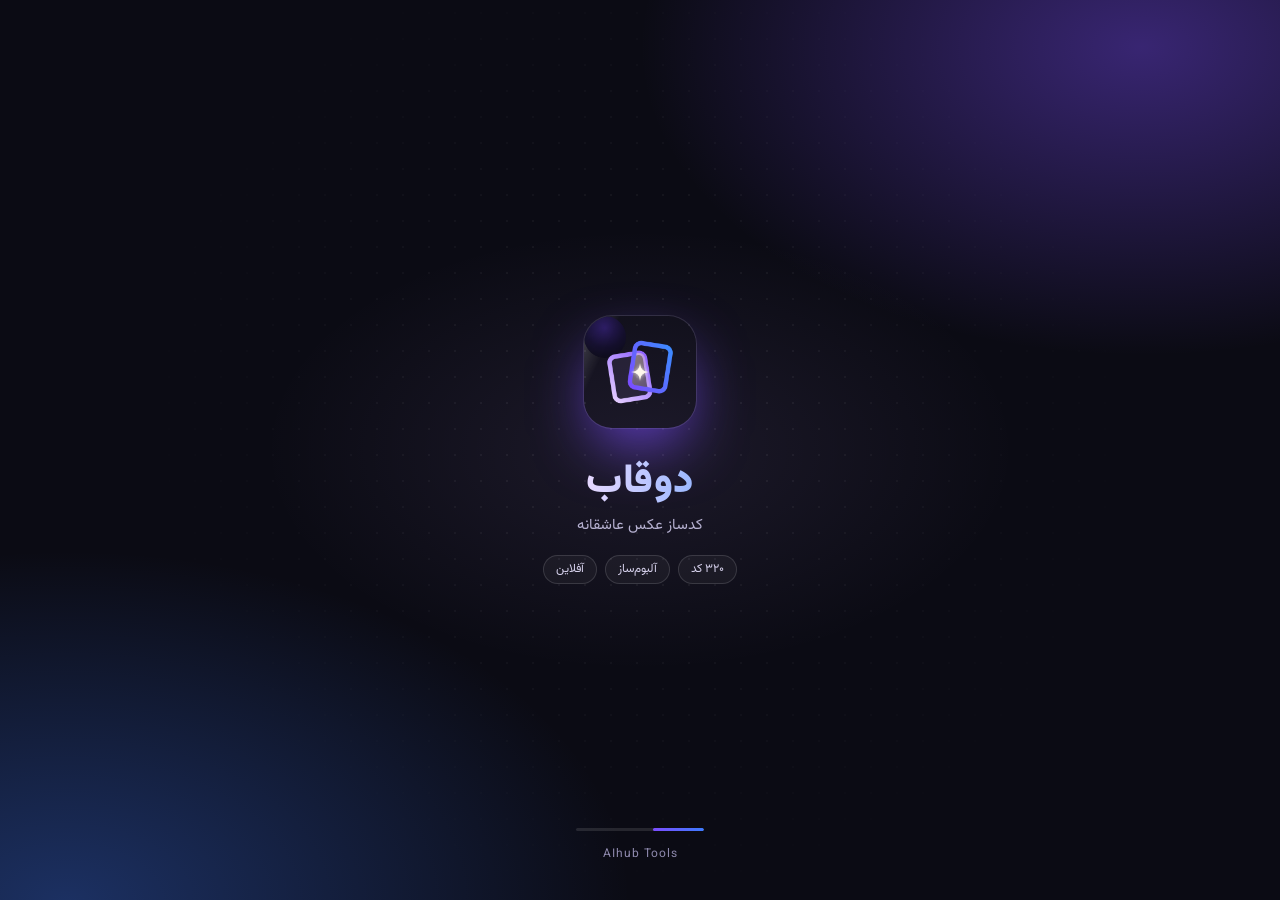
==== commit 1ea47094: "Update project" ====
--- a/app.html
+++ b/app.html
@@ -5,6 +5,7 @@
 <meta name="color-scheme" content="light dark">
 <script>try{var t=JSON.parse(localStorage.getItem("ccb1")||"{}").theme;if(t==="light"||t==="dark")document.documentElement.dataset.theme=t}catch(e){}</script>
 <link rel="manifest" href="manifest.webmanifest">
+<link rel="preload" href="fonts/Vazirmatn.woff2" as="font" type="font/woff2" crossorigin>
 <link rel="icon" href="icon.svg" type="image/svg+xml"><link rel="icon" href="favicon-32.png" sizes="32x32" type="image/png"><link rel="apple-touch-icon" href="apple-touch-icon.png">
 <title>دوقاب | کدساز عکس عاشقانه</title>
 <style>
@@ -99,6 +100,46 @@
 :root{color-scheme:light dark}:root[data-theme=light]{color-scheme:light}:root[data-theme=dark]{color-scheme:dark}
 [hidden]{display:none!important}
 body{min-height:100dvh}
+
+/* ---- اسپلش ---- */
+#splash{position:fixed;inset:0;z-index:400;display:flex;flex-direction:column;align-items:center;justify-content:center;overflow:hidden;color:#fff;background:#0B0B14;transition:opacity .5s ease,transform .5s ease,visibility 0s .5s}
+#splash.out{opacity:0;transform:scale(1.04);visibility:hidden;pointer-events:none}
+#splash .sp-bg{position:absolute;inset:-20%;background:radial-gradient(40% 35% at 78% 18%,#7C4DFF66,transparent 70%),radial-gradient(45% 40% at 18% 86%,#3D7BFF55,transparent 70%),radial-gradient(30% 25% at 50% 50%,#C9A6FF18,transparent 70%);animation:spDrift 9s ease-in-out infinite alternate}
+#splash .sp-dots{position:absolute;inset:0;background-image:radial-gradient(#ffffff22 1px,transparent 1.2px);background-size:26px 26px;-webkit-mask-image:radial-gradient(circle at 50% 46%,#000 0,transparent 62%);mask-image:radial-gradient(circle at 50% 46%,#000 0,transparent 62%);opacity:.55}
+#splash .sp-core{position:relative;display:flex;flex-direction:column;align-items:center;text-align:center;padding:0 24px}
+#splash .sp-logo{position:relative;width:112px;height:112px;display:grid;place-items:center;animation:spPop .9s cubic-bezier(.2,1.25,.3,1) both}
+#splash .sp-logo img{position:relative;width:112px;height:112px;border-radius:28px;box-shadow:0 24px 60px -12px #7C4DFFcc,0 0 0 1px #ffffff1f;overflow:hidden}
+#splash .sp-logo:after{content:"";position:absolute;inset:0;border-radius:28px;background:linear-gradient(115deg,transparent 35%,#ffffff55 50%,transparent 65%);background-size:250% 100%;background-position:160% 0;animation:spShine 1.4s .7s ease-out both;mix-blend-mode:overlay}
+#splash .sp-ring{position:absolute;inset:-14px;border-radius:40px;border:1.5px solid #C9A6FF66;opacity:0;animation:spRing 2.4s .5s ease-out infinite}
+#splash .sp-ring.r2{animation-delay:1.3s}
+#splash .sp-name{margin-top:26px;font-size:40px;font-weight:900;line-height:1.4;letter-spacing:.5px;background:linear-gradient(90deg,#E6D8FF,#9BB8FF);-webkit-background-clip:text;background-clip:text;color:transparent;animation:spUp .8s .45s cubic-bezier(.2,.8,.2,1) both}
+#splash .sp-tag{margin-top:2px;font-size:15px;color:#B7B2D2;animation:spUp .8s .62s cubic-bezier(.2,.8,.2,1) both}
+#splash .sp-sub{margin-top:14px;display:flex;gap:8px;flex-wrap:wrap;justify-content:center;animation:spUp .8s .8s cubic-bezier(.2,.8,.2,1) both}
+#splash .sp-sub span{font-size:12px;padding:2px 12px;border-radius:99px;border:1px solid #ffffff22;background:#ffffff0a;color:#D6D1EC}
+#splash .sp-foot{position:absolute;left:0;right:0;bottom:calc(34px + env(safe-area-inset-bottom));display:flex;flex-direction:column;align-items:center;gap:12px;font-size:12px;color:#8E89AD;letter-spacing:1px;animation:spUp .8s 1s both}
+#splash .sp-bar{width:128px;height:3px;border-radius:3px;background:#ffffff1c;overflow:hidden}
+#splash .sp-bar i{display:block;width:40%;height:100%;border-radius:3px;background:linear-gradient(90deg,#7C4DFF,#3D7BFF);animation:spBar 1.3s ease-in-out infinite}
+#splash.fast .sp-logo,#splash.fast .sp-name,#splash.fast .sp-tag,#splash.fast .sp-sub,#splash.fast .sp-foot{animation-duration:.01s;animation-delay:0s}
+@keyframes spPop{0%{opacity:0;transform:scale(.55) translateY(14px)}100%{opacity:1;transform:none}}
+@keyframes spUp{0%{opacity:0;transform:translateY(14px)}100%{opacity:1;transform:none}}
+@keyframes spShine{to{background-position:-60% 0}}
+@keyframes spRing{0%{opacity:.7;transform:scale(.92)}100%{opacity:0;transform:scale(1.35)}}
+@keyframes spBar{0%{transform:translateX(-120%)}100%{transform:translateX(330%)}}
+@keyframes spDrift{0%{transform:translate3d(-2%,-1%,0) scale(1)}100%{transform:translate3d(2%,2%,0) scale(1.08)}}
+@media (prefers-reduced-motion:reduce){#splash *,#splash:after{animation:none!important}#splash .sp-ring{display:none}}
+/* ---- لیست بازشوی سفارشی (همرنگ تم) ---- */
+select.dd-n{position:absolute!important;width:1px;height:1px;opacity:0;pointer-events:none;margin:0;padding:0;border:0}
+.dd{display:flex;align-items:center;justify-content:space-between;gap:8px;width:100%;min-height:38px;padding:6px 12px;border-radius:10px;border:1px solid var(--line);background:var(--card);color:var(--text);font-size:14px;text-align:start;cursor:pointer}
+.dd:focus-visible{outline:2px solid var(--violet);outline-offset:2px}
+.dd .ddv{overflow:hidden;text-overflow:ellipsis;white-space:nowrap}
+.dd svg{flex:none;width:16px;height:16px;stroke:var(--muted);fill:none;stroke-width:2;stroke-linecap:round;stroke-linejoin:round}
+.row .dd{width:auto;min-width:128px}
+.ddl{display:flex;flex-direction:column;gap:4px;padding:2px 0 6px}
+.ddo{display:flex;align-items:center;justify-content:space-between;gap:10px;width:100%;min-height:46px;padding:8px 14px;border-radius:12px;border:1px solid var(--line);background:var(--card);color:var(--text);font-size:15px;text-align:start}
+.ddo:hover,.ddo:focus-visible{border-color:var(--violet);outline:none}
+.ddo[aria-selected=true]{background:var(--soft);border-color:var(--violet);color:var(--text);font-weight:800}
+.ddo svg{width:18px;height:18px;stroke:var(--violet);fill:none;stroke-width:2.4;stroke-linecap:round;stroke-linejoin:round;visibility:hidden}
+.ddo[aria-selected=true] svg{visibility:visible}
 #settings .in{max-width:480px}
 dialog.sheet{border:0;padding:0;background:transparent;color:inherit;width:100%;height:100%;max-width:none;max-height:none;margin:0;inset:0;overflow:hidden}
 dialog.sheet::backdrop{background:#0009}
@@ -174,6 +215,48 @@
 @media print{header,nav,.noprint{display:none!important}body{background:#fff;color:#000;padding:0}.view{display:none!important}#v-shoot{display:block!important}.bi{break-inside:avoid;background:#fff}}
 </style></head>
 <body class="locked">
+<div id="splash" aria-hidden="true"><div class="sp-bg"></div><div class="sp-dots"></div>
+<div class="sp-core"><div class="sp-logo"><span class="sp-ring"></span><span class="sp-ring r2"></span><img src="icon-192.png" width="112" height="112" alt=""></div>
+<div class="sp-name">دوقاب</div><div class="sp-tag">کدساز عکس عاشقانه</div>
+<div class="sp-sub"><span>۳۲۰ کد</span><span>آلبوم‌ساز</span><span>آفلاین</span></div></div>
+<div class="sp-foot"><div class="sp-bar"><i></i></div><span>AIhub Tools</span></div></div>
+<script>
+(function(){
+ var sp=document.getElementById("splash"),t0=Date.now(),fast=false,rm=false;
+ try{fast=sessionStorage.getItem("duo.sp")==="1";sessionStorage.setItem("duo.sp","1")}catch(e){}
+ try{rm=matchMedia("(prefers-reduced-motion:reduce)").matches}catch(e){}
+ if(fast)sp.className="fast";
+ var MIN=fast?250:(rm?600:1800),done=0;
+ var iv=setInterval(function(){
+  var ready=window.__ready||window.__rescued,el=Date.now()-t0;
+  if(done||!((ready&&el>=MIN)||el>12000))return;
+  done=1;clearInterval(iv);sp.className=(fast?"fast ":"")+"out";
+  setTimeout(function(){if(sp.parentNode)sp.parentNode.removeChild(sp)},800)},60);
+})();
+</script>
+<script>
+/* صفحهٔ نجات: اگر برنامه تا ۹ ثانیه بالا نیامد یا هنگام راه‌اندازی خطا داد، به‌جای لوگوی ثابت راه نجات نشان می‌دهد */
+(function(){
+ var K="ccb1";
+ function raw(){try{return localStorage.getItem(K)||""}catch(e){return""}}
+ function dl(){try{var b=new Blob([raw()||"{}"],{type:"application/json"}),u=URL.createObjectURL(b),a=document.createElement("a");a.href=u;a.download="duoframe-raw-data.json";document.body.appendChild(a);a.click();a.remove();setTimeout(function(){URL.revokeObjectURL(u)},2000)}catch(e){}}
+ window.__rescue=function(){
+  if(window.__ready||window.__rescued)return;window.__rescued=1;
+  var L=document.getElementById("lock");if(!L)return;document.body.classList.add("locked");
+  L.innerHTML='<div class="lockbox"><img class="lm" src="icon-192.png" width="64" height="64" alt=""><h1>برنامه درست بالا نیامد</h1><p class="lsub">اطلاعات شما پاک نشده است. یکی از گزینه‌ها را امتحان کنید.</p>'
+   +'<button class="lbtn" type="button" id="rs-retry">تلاش دوباره</button>'
+   +'<button class="lbtn sec" type="button" id="rs-dl" style="margin-top:10px">دانلود نسخهٔ خام اطلاعات</button>'
+   +'<button class="lbtn sec" type="button" id="rs-reset" style="margin-top:10px">بازنشانی اطلاعات برنامه (کد فعال‌سازی می‌ماند)</button>'
+   +'<p class="lfoot">اگر مشکل ادامه داشت: <span dir="ltr">@aihub_tools</span></p></div>';
+  document.getElementById("rs-retry").onclick=function(){location.reload()};
+  document.getElementById("rs-dl").onclick=dl;
+  document.getElementById("rs-reset").onclick=function(){if(confirm("علاقه‌مندی‌ها، شات‌لیست و ترکیب‌های ذخیره‌شده پاک شود؟ پیشنهاد می‌شود اول نسخهٔ خام را دانلود کنید.")){try{localStorage.removeItem(K)}catch(e){}location.reload()}}
+ };
+ addEventListener("error",function(){window.__rescue()});
+ addEventListener("unhandledrejection",function(){window.__rescue()});
+ setTimeout(function(){window.__rescue()},9000);
+})();
+</script>
 <div id="lock" role="dialog" aria-modal="true" aria-label="فعال‌سازی"><div class="lockbox"><img class="lm" src="icon-192.png" width="64" height="64" alt=""></div></div>
 <header>
 <img src="icon-192.png" alt="" width="28" height="28" style="border-radius:7px">
@@ -239,7 +322,7 @@
 <section id="v-shoot" class="view">
  <div class="bar noprint"><h2>شات‌لیست عکاس</h2><span class="muted" id="bcnt"></span></div>
  <p class="guide noprint">ویژهٔ عکاس: ژست‌هایی که می‌خواهی در جلسه بگیری را اینجا جمع کن، حین عکاسی تیک بزن و لیست را کپی یا چاپ کن. «شات‌لیست پیشنهادی» یک شروع آماده می‌دهد.</p>
- <div class="bar noprint"><button class="b p" id="bsug" type="button">افزودن شات‌لیست پیشنهادی</button><button class="b" id="bcopy" type="button">کپی لیست</button><button class="b" id="bprint" type="button">چاپ</button><button class="b" id="bclr" type="button">پاک‌کردن</button></div>
+ <div class="bar noprint"><button class="b p" id="bsug" type="button">افزودن شات‌لیست پیشنهادی</button><button class="b" id="bcopy" type="button">کپی لیست</button><button class="b" id="bprint" type="button">چاپ</button><button class="b" id="bshare" type="button" hidden>اشتراک‌گذاری</button><button class="b" id="bclr" type="button">پاک‌کردن</button></div>
  <div id="board"></div>
 </section>
 </main>
@@ -252,6 +335,7 @@
 <button data-v="shoot" type="button"><svg viewBox="0 0 24 24"><path d="M4 8h3l2-3h6l2 3h3v11H4z"/><circle cx="12" cy="13" r="3.5"/></svg>عکاس</button>
 </nav>
 <dialog class="sheet" id="sheet" aria-labelledby="sh-t"><div class="in"><div class="hd"><h2 id="sh-t"></h2><button class="b" id="sh-x" type="button">بستن</button></div><input class="search" id="sh-q" type="search" placeholder="جستجو" aria-label="جستجو در انتخاب"><div class="ls" id="sh-l"></div></div></dialog>
+<dialog class="sheet" id="ddlg" aria-labelledby="dd-t"><div class="in"><div class="hd"><h2 id="dd-t"></h2><button class="b" id="dd-x" type="button">بستن</button></div><div class="ls"><div class="ddl" id="ddl" role="listbox"></div></div></div></dialog>
 <div id="toast" role="status"></div>
 <dialog class="sheet" id="settings" aria-labelledby="st-t"><div class="in"><div class="hd"><h2 id="st-t">تنظیمات</h2><button class="b" data-close type="button">بستن</button></div><div class="ls">
 <div class="row"><div><b>ظاهر</b><div class="muted">پیش‌فرض: مطابق تنظیم دستگاه</div></div><select id="theme" aria-label="ظاهر"><option value="auto">خودکار</option><option value="light">روشن</option><option value="dark">تاریک</option></select></div>
@@ -261,7 +345,7 @@
 <div id="licCard"></div>
 <h3>پشتیبان‌گیری</h3>
 <p class="muted">علاقه‌مندی‌ها، شات‌لیست و ترکیب‌های ذخیره‌شده فقط روی همین دستگاه ذخیره می‌شوند. از آن‌ها پشتیبان بگیر تا با پاک‌شدن داده‌های مرورگر از دست نروند.</p>
-<div class="acts"><button class="b p" id="exp" type="button">دریافت فایل پشتیبان</button><button class="b" id="imp" type="button">بازیابی از فایل</button><input type="file" id="impf" accept="application/json,.json" hidden></div>
+<div class="acts"><button class="b p" id="exp" type="button">دریافت فایل پشتیبان</button><button class="b" id="imp" type="button">بازیابی از فایل</button><button class="b" id="undoimp" type="button" hidden>برگرداندن به قبل از بازیابی</button><input type="file" id="impf" accept="application/json,.json" hidden></div>
 <div class="row"><div><b>ذخیره‌سازی پایدار</b><div class="muted" id="persist">…</div></div><button class="b" id="pers" type="button">درخواست</button></div>
 <button class="b danger" id="wipe" type="button">پاک‌کردن همهٔ داده‌ها</button>
 <h3>دربارهٔ برنامه</h3>
@@ -274,7 +358,7 @@
  <a href="https://instagram.com/aihub_tools" target="_blank" rel="noopener"><svg viewBox="0 0 24 24" aria-hidden="true"><rect x="4" y="4" width="16" height="16" rx="5"/><circle cx="12" cy="12" r="3.6"/><circle cx="16.8" cy="7.2" r=".6"/></svg>اینستاگرام<small class="ltr">@aihub_tools</small></a>
 </div>
 <p class="copy">© ۱۴۰۵ AIhub Tools. همهٔ حقوق این برنامه، شامل کدها، محتوا و طراحی، محفوظ است. کپی، بازنشر، اشتراک‌گذاری کد فعال‌سازی و فروش مجدد بدون اجازهٔ کتبی ممنوع است.</p>
-<p class="muted" style="margin-top:8px">دوقاب · کدساز عکس عاشقانه · نسخهٔ ۲٫۴</p>
+<p class="muted" style="margin-top:8px">دوقاب · کدساز عکس عاشقانه · نسخهٔ ۲٫۶</p>
 </div></div></dialog>
 <div id="upd" role="alert" hidden><span>نسخهٔ جدید آماده است</span><button id="updgo" class="b p" type="button">به‌روزرسانی</button></div>
 
@@ -284,16 +368,42 @@
 const BY={};D.codes.forEach(r=>BY[r[0]]={c:r[0],fa:r[1],en:r[2],cat:r[3],role:r[4],i:r[5]});
 const SLOTS=[["pose","ژست و تعامل"],["frame","کادر و زاویه"],["light","نور"],["place","مکان"],["outfit","لباس و وسیله"],["weather","آب‌وهوا"],["style","سبک رنگ و فیلم"],["lens","لنز و افکت"]];
 const RAND=["pose","frame","light","place","outfit","style"];
-const S={fav:[],board:[],modest:false,sel:{},ratio:"4:5",ref:true,lang:"both",saved:[],mode:"create",tool:"generic",eops:[],theme:"auto",wake:true,intro:0,alb:null,albums:[]};
-try{const o=JSON.parse(localStorage.getItem("ccb1")||"{}");Object.keys(S).forEach(k=>{if(o[k]!==undefined)S[k]=o[k]})}catch(e){}
-S.fav=S.fav.filter(c=>BY[c]);S.board=S.board.filter(b=>b&&BY[b.c]);
-Object.keys(S.sel).forEach(k=>{if(!BY[S.sel[k]])delete S.sel[k]});
-const save=()=>{try{localStorage.setItem("ccb1",JSON.stringify(S))}catch(e){}};
+const DATA_VER=1;
+/* مهاجرت دادهٔ ذخیره‌شده بین نسخه‌ها. هنگام تغییر ساختار یک مرحله اضافه کن: if(v<2){...;v=2} و DATA_VER را بالا ببر */
+function migrate(o){if(!o||typeof o!=="object"||Array.isArray(o))return o;let v=+o.ver||0;
+ o.ver=v>DATA_VER?v:DATA_VER;return o}
+const DEFS=()=>({ver:DATA_VER,fav:[],board:[],modest:false,sel:{},ratio:"4:5",ref:true,lang:"both",saved:[],mode:"create",tool:"generic",eops:[],theme:"auto",wake:true,intro:0,alb:null,albums:[]});
+const S=DEFS();
+/* هر مقدار ذخیره‌شده (بارگذاری، همگام‌سازی پنجره‌ها) از این فیلتر می‌گذرد؛ نوع غلط هرگز برنامه را از کار نمی‌اندازد */
+function cleanState(o){
+ const n=DEFS(),O=x=>!!x&&typeof x==="object"&&!Array.isArray(x);let bad=false;
+ if(!O(o))return{n,bad:true};
+ const ok=c=>typeof c==="string"&&!!BY[c];
+ const A=k=>{if(o[k]===undefined)return[];if(Array.isArray(o[k]))return o[k];bad=true;return[]};
+ n.fav=[...new Set(A("fav").filter(ok))];
+ n.board=A("board").filter(b=>O(b)&&ok(b.c)).map(b=>({c:b.c,d:b.d?1:0}));
+ if(o.sel!==undefined){if(O(o.sel))Object.keys(o.sel).forEach(k=>{if(ok(o.sel[k]))n.sel[k]=o.sel[k]});else bad=true}
+ n.modest=o.modest===true;n.ref=o.ref!==false;n.wake=o.wake!==false;n.intro=o.intro?1:0;
+ n.ratio=["4:5","9:16","1:1","3:2","16:9"].includes(o.ratio)?o.ratio:"4:5";
+ n.lang=["both","fa","en"].includes(o.lang)?o.lang:"both";
+ n.mode=o.mode==="edit"?"edit":"create";
+ n.tool=typeof o.tool==="string"?o.tool.slice(0,30):"generic";
+ n.theme=["light","dark"].includes(o.theme)?o.theme:"auto";
+ n.eops=A("eops").filter(x=>typeof x==="string").slice(0,20);
+ n.saved=A("saved").filter(x=>O(x)&&typeof x.n==="string"&&O(x.sel)).slice(0,50).map(x=>{const sel={};Object.keys(x.sel).forEach(k=>{if(ok(x.sel[k]))sel[k]=x.sel[k]});return{n:x.n.slice(0,60),sel,ratio:["4:5","9:16","1:1","3:2","16:9"].includes(x.ratio)?x.ratio:"4:5"}});
+ n.ver=DATA_VER;n.alb=O(o.alb)?o.alb:null;
+ n.albums=A("albums").slice(0,20);
+ return{n,bad}}
+let RECOVERED=false;
+try{const raw=localStorage.getItem("ccb1");if(raw){let o;try{o=JSON.parse(raw)}catch(e){}const r=cleanState(migrate(o));Object.assign(S,r.n);
+ if(r.bad){RECOVERED=true;try{localStorage.setItem("ccb1.bad",raw)}catch(_){}}}}catch(e){}
+let saveWarned=0;
+const save=()=>{try{localStorage.setItem("ccb1",JSON.stringify(S));saveWarned=0}catch(e){if(!saveWarned){saveWarned=1;toast("ذخیره نشد؛ فضای مرورگر پر یا بسته است. همین حالا از اطلاعات پشتیبان بگیرید",4500)}}};
 const vis=r=>!(S.modest&&r.i);
 const norm=s=>String(s).toLowerCase().replace(/ي/g,"ی").replace(/ك/g,"ک").replace(/[\u200c\s]+/g,"");
 const fa=n=>String(n).replace(/\d/g,d=>"۰۱۲۳۴۵۶۷۸۹"[d]);
 const esc=s=>String(s).replace(/[&<>"]/g,c=>({"&":"&amp;","<":"&lt;",">":"&gt;",'"':"&quot;"}[c]));
-let tt;function toast(m){const t=$("#toast");t.textContent=m;t.classList.add("on");clearTimeout(tt);tt=setTimeout(()=>t.classList.remove("on"),1600)}
+let tt;function toast(m,ms){const t=$("#toast");t.textContent=m;t.classList.add("on");clearTimeout(tt);tt=setTimeout(()=>t.classList.remove("on"),ms||1600)}
 async function copy(t){try{await navigator.clipboard.writeText(t)}catch(e){const a=document.createElement("textarea");a.value=t;a.style.position="fixed";a.style.opacity="0";document.body.appendChild(a);a.select();try{document.execCommand("copy")}catch(_){}a.remove()}toast("کپی شد")}
 /* ---------- تب‌ها ---------- */
 let curView="lib",curOut=null;
@@ -306,7 +416,23 @@
 async function wakeOn(){try{if(S.wake&&"wakeLock" in navigator&&!wl){wl=await navigator.wakeLock.request("screen");wl.addEventListener("release",()=>{wl=null})}}catch(e){wl=null}}
 function wakeOff(){try{wl&&wl.release()}catch(e){}wl=null}
 document.addEventListener("visibilitychange",()=>{if(document.visibilityState==="visible"&&curView==="shoot")wakeOn()});
-$$("nav button").forEach(b=>b.onclick=()=>go(b.dataset.v));
+/* دکمهٔ Back اندروید: از هر تب اول به کتابخانه، بعد خروج؛ پنجره‌های باز با Back بسته می‌شوند */
+let navDepth=0,ignorePop=0;const dlgStack=[];
+function navTo(v){
+ if(v===curView)return go(v,true);
+ if(v==="lib"){if(navDepth===1){navDepth=0;history.back()}else go("lib");return}
+ if(navDepth===0){history.pushState({duo:1,v},"");navDepth=1}else history.replaceState({duo:1,v},"");
+ go(v)}
+function hookDialog(d){const sm=d.showModal.bind(d);
+ d.showModal=()=>{if(d.open)return;sm();dlgStack.push(d);history.pushState({duo:1,dlg:1},"")};
+ d.addEventListener("close",()=>{const i=dlgStack.lastIndexOf(d);if(i<0)return;dlgStack.splice(i,1);const by=d._byPop;d._byPop=false;if(!by){ignorePop++;history.back()}})}
+$$("dialog").forEach(hookDialog);
+addEventListener("popstate",e=>{
+ if(ignorePop>0){ignorePop--;return}
+ if(dlgStack.length){const d=dlgStack[dlgStack.length-1];d._byPop=true;d.close();return}
+ const st=e.state,v=st&&st.duo&&st.v?st.v:"lib";
+ navDepth=v==="lib"?0:1;if(v!==curView)go(v)});
+$$("nav button").forEach(b=>b.onclick=()=>navTo(b.dataset.v));
 /* ---------- کتابخانه ---------- */
 let q="",cat=0,lim=40;
 function renderChips(){const items=[[0,"همه"],[-1,"♡ علاقه‌مندی‌ها"],...D.cats.map(c=>[c.n,fa(c.n)+". "+c.t])];
@@ -445,7 +571,7 @@
 $$("dialog.sheet").forEach(d=>d.addEventListener("click",e=>{if(e.target===d)d.close()}));
 $$("[data-close]").forEach(b=>b.onclick=()=>b.closest("dialog").close());
 /* ---------- ترکیب‌ها ---------- */
-function loadSel(sel,ratio){S.sel={};Object.keys(sel).forEach(k=>{if(BY[sel[k]])S.sel[k]=sel[k]});if(ratio)S.ratio=ratio;save();go("build")}
+function loadSel(sel,ratio){S.sel={};Object.keys(sel).forEach(k=>{if(BY[sel[k]])S.sel[k]=sel[k]});if(ratio)S.ratio=ratio;save();navTo("build")}
 function renderRec(){
  $("#recs").innerHTML=D.rec.map((r,i)=>`<article class="cd rc"><h3>${esc(r.title)}</h3><p class="muted">${esc(r.use)} · نسبت ${fa(r.ratio)}</p><div class="tg">${r.codes.map(c=>`<code>${c}</code>`).join("")}</div><p class="muted">${esc(r.note)}</p><div class="acts"><button type="button" class="b p" data-r="${i}">باز کردن در سازنده</button></div></article>`).join("");
  $$("#recs [data-r]").forEach(b=>b.onclick=()=>{const r=D.rec[+b.dataset.r],sel={};r.codes.forEach(c=>{if(BY[c])sel[BY[c].role]=c});loadSel(sel,r.ratio)});
@@ -459,8 +585,10 @@
  $$("#board [data-rm]").forEach(b=>b.onclick=()=>{S.board.splice(+b.dataset.rm,1);save();renderBoard()})}
 $("#bsug").onclick=()=>{D.board.forEach(c=>{if(BY[c]&&vis(BY[c])&&!S.board.some(x=>x.c===c))S.board.push({c,d:0})});save();renderBoard()};
 $("#bclr").onclick=()=>{if(!S.board.length||confirm("شات‌لیست پاک شود؟")){S.board=[];save();renderBoard()}};
-$("#bcopy").onclick=()=>copy(S.board.filter(x=>vis(BY[x.c])).map(x=>(x.d?"☑ ":"☐ ")+x.c+" — "+BY[x.c].fa).join("\n")||"");
-$("#bprint").onclick=()=>print();
+const boardText=()=>S.board.filter(x=>vis(BY[x.c])).map(x=>(x.d?"☑ ":"☐ ")+x.c+" — "+BY[x.c].fa).join("\n")||"";
+$("#bcopy").onclick=()=>copy(boardText());
+if(navigator.share){$("#bshare").hidden=false;$("#bshare").onclick=()=>{const t=boardText();if(!t)return toast("شات‌لیست خالی است");navigator.share({title:"شات‌لیست دوقاب",text:t}).catch(()=>{})}}
+$("#bprint").onclick=()=>{try{print()}catch(e){toast("چاپ در این دستگاه پشتیبانی نمی‌شود؛ از «کپی لیست» استفاده کن")}};
 /* ---------- حالت محتاط، نصب، آفلاین ---------- */
 function applyModest(){$("#mbadge").hidden=!S.modest}
 $("#modest").onchange=e=>{S.modest=e.target.checked;if(S.modest){Object.keys(S.sel).forEach(k=>{if(BY[S.sel[k]].i)delete S.sel[k]})}save();applyModest();go(curView,true)};
@@ -469,19 +597,27 @@
 $("#wake").onchange=e=>{S.wake=e.target.checked;save();curView==="shoot"&&(S.wake?wakeOn():wakeOff())};
 async function persistInfo(){const el=$("#persist");try{if(navigator.storage&&navigator.storage.persisted){const p=await navigator.storage.persisted();el.textContent=p?"فعال است":"فعال نیست؛ در کمبود فضا مرورگر ممکن است داده‌ها را پاک کند"}else el.textContent="این مرورگر پشتیبانی نمی‌کند"}catch(e){el.textContent="نامشخص"}}
 $("#pers").onclick=async()=>{try{const ok=navigator.storage&&navigator.storage.persist&&await navigator.storage.persist();toast(ok?"ذخیره‌سازی پایدار شد":"مرورگر اجازه نداد")}catch(e){toast("پشتیبانی نمی‌شود")}persistInfo()};
-$("#gear").onclick=()=>{updLicUI();$("#modest").checked=!!S.modest;$("#theme").value=S.theme;$("#wake").checked=!!S.wake;persistInfo();$("#settings").showModal()};
-function dlBackup(){const d=new Date(),n="duoframe-backup-"+d.toISOString().slice(0,10)+".json",blob=new Blob([JSON.stringify({app:"ccb",v:2,at:d.toISOString(),state:S},null,1)],{type:"application/json"}),u=URL.createObjectURL(blob),a=document.createElement("a");a.href=u;a.download=n;document.body.appendChild(a);a.click();a.remove();setTimeout(()=>URL.revokeObjectURL(u),2000);toast("فایل پشتیبان ساخته شد")}
+$("#gear").onclick=()=>{updPrev();updLicUI();$("#modest").checked=!!S.modest;$("#theme").value=S.theme;$("#wake").checked=!!S.wake;persistInfo();$("#settings").showModal()};
+function dlBackup(){const d=new Date(),n="duoframe-backup-"+d.toISOString().slice(0,10)+".json",blob=new Blob([JSON.stringify({app:"ccb",v:3,ver:DATA_VER,at:d.toISOString(),state:S},null,1)],{type:"application/json"}),u=URL.createObjectURL(blob),a=document.createElement("a");a.href=u;a.download=n;document.body.appendChild(a);a.click();a.remove();setTimeout(()=>URL.revokeObjectURL(u),2000);toast("فایل پشتیبان ساخته شد")}
 $("#exp").onclick=dlBackup;
 $("#imp").onclick=()=>$("#impf").click();
+function applyAll(){applyTheme();applyModest();$("#modest").checked=S.modest;$("#theme").value=S.theme;$("#wake").checked=S.wake;go(curView,true)}
+function updPrev(){let has=false;try{has=!!localStorage.getItem("ccb1.prev")}catch(e){}$("#undoimp").hidden=!has}
 $("#impf").onchange=async e=>{const f=e.target.files[0];e.target.value="";if(!f)return;
- try{const j=JSON.parse(await f.text());if(!j||j.app!=="ccb"||!j.state||typeof j.state!=="object")throw 0;const o=j.state,ok=c=>typeof c==="string"&&BY[c];
-  const n={fav:(Array.isArray(o.fav)?o.fav:[]).filter(ok),board:(Array.isArray(o.board)?o.board:[]).filter(b=>b&&ok(b.c)).map(b=>({c:b.c,d:b.d?1:0})),
-   sel:{},saved:(Array.isArray(o.saved)?o.saved:[]).filter(x=>x&&typeof x.n==="string"&&x.sel&&typeof x.sel==="object").slice(0,50).map(x=>{const sel={};Object.keys(x.sel).forEach(k=>{if(ok(x.sel[k]))sel[k]=x.sel[k]});return {n:x.n.slice(0,60),sel,ratio:RATIOS.includes(x.ratio)?x.ratio:"4:5"}})};
-  if(o.sel&&typeof o.sel==="object")Object.keys(o.sel).forEach(k=>{if(ok(o.sel[k]))n.sel[k]=o.sel[k]});
-  if(!confirm("اطلاعات فعلی با فایل پشتیبان جایگزین شود؟"))return;
-  Object.assign(S,n,{modest:!!o.modest,ratio:RATIOS.includes(o.ratio)?o.ratio:"4:5",ref:o.ref!==false,lang:["both","fa","en"].includes(o.lang)?o.lang:"both",mode:o.mode==="edit"?"edit":"create",tool:TOOLMAP[o.tool]?o.tool:"generic",eops:(Array.isArray(o.eops)?o.eops:[]).filter(x=>EOPS.some(p=>p.id===x)),theme:["light","dark"].includes(o.theme)?o.theme:"auto",wake:o.wake!==false,alb:cleanAlb(o.alb)||newAlb(),albums:(Array.isArray(o.albums)?o.albums:[]).map(cleanAlb).filter(Boolean).slice(0,20)});
-  save();applyTheme();applyModest();$("#modest").checked=S.modest;$("#theme").value=S.theme;$("#wake").checked=S.wake;go(curView,true);toast("بازیابی شد")}
+ try{
+  if(f.size>5e6)throw 0;
+  const j=JSON.parse(await f.text());if(!j||j.app!=="ccb"||!j.state||typeof j.state!=="object"||Array.isArray(j.state))throw 0;
+  const o=migrate(j.state),n=cleanState(o).n;
+  n.alb=cleanAlb(n.alb)||newAlb();n.albums=n.albums.map(cleanAlb).filter(Boolean).slice(0,20);
+  const c=a=>Array.isArray(a)?a.length:0,lost=Math.max(0,c(o.fav)-n.fav.length)+Math.max(0,c(o.board)-n.board.length)+Math.max(0,c(o.saved)-n.saved.length)+Math.max(0,c(o.albums)-n.albums.length);
+  const newer=(+j.state.ver||0)>DATA_VER;
+  if(!confirm("اطلاعات فعلی با فایل پشتیبان جایگزین شود؟\n"+fa(n.fav.length)+" علاقه‌مندی · "+fa(n.board.length)+" شات · "+fa(n.saved.length)+" ترکیب · "+fa(n.albums.length)+" آلبوم"+(lost?"\n"+fa(lost)+" مورد ناسازگار حذف می‌شود.":"")+(newer?"\nاین پشتیبان از نسخهٔ جدیدتری ساخته شده است.":"")+"\nوضعیت فعلی نگه داشته می‌شود و با «برگرداندن به قبل از بازیابی» برمی‌گردد."))return;
+  try{localStorage.setItem("ccb1.prev",JSON.stringify(S))}catch(_){}
+  Object.assign(S,n);save();applyAll();updPrev();toast(lost?"بازیابی شد؛ "+fa(lost)+" مورد ناسازگار حذف شد":"بازیابی شد",3200)}
  catch(err){toast("فایل پشتیبان معتبر نیست")}};
+$("#undoimp").onclick=()=>{let raw=null;try{raw=localStorage.getItem("ccb1.prev")}catch(e){}if(!raw)return updPrev();
+ if(!confirm("اطلاعات به وضعیت قبل از آخرین بازیابی برگردد؟"))return;
+ try{const n=cleanState(migrate(JSON.parse(raw))).n;n.alb=cleanAlb(n.alb)||newAlb();n.albums=n.albums.map(cleanAlb).filter(Boolean).slice(0,20);Object.assign(S,n);save();try{localStorage.removeItem("ccb1.prev")}catch(_){}applyAll();updPrev();toast("برگشت داده شد")}catch(e){toast("بازگردانی ممکن نشد")}};
 $("#wipe").onclick=()=>{if(confirm("همهٔ علاقه‌مندی‌ها، شات‌لیست و ترکیب‌های ذخیره‌شده پاک شود؟")){try{localStorage.removeItem("ccb1")}catch(e){}location.reload()}};
 $("#introx").onclick=()=>{S.intro=1;save();$("#intro").hidden=true};
 const RATIOS=["4:5","9:16","1:1","3:2","16:9"];
@@ -498,7 +634,7 @@
   document.addEventListener("visibilitychange",()=>{if(document.visibilityState==="visible")reg.update().catch(()=>{})})
  }).catch(()=>{});
  let rl=false;navigator.serviceWorker.addEventListener("controllerchange",()=>{if(!had||rl)return;rl=true;location.reload()})}
-try{if(matchMedia("(display-mode: standalone)").matches&&navigator.storage&&navigator.storage.persist)navigator.storage.persist()}catch(e){}
+try{if(navigator.storage&&navigator.storage.persist)navigator.storage.persist()}catch(e){}
 /* ---------- برنامه‌ریز آلبوم ---------- */
 const AK={
  establish:{t:"نمای معرف",why:"محیط را معرفی می‌کند؛ زوج کوچک در صحنهٔ بزرگ.",
@@ -628,13 +764,15 @@
 /* ---------- کد فعال‌سازی و فعال‌سازی (Worker مشترک AIhub، توکن امضاشدهٔ ECDSA P-256) ----------
    مثل پولینو: فعال‌سازی یک‌بار آنلاین؛ بعد آفلاین. تأیید دوره‌ای هر ۷ روز (در صورت اتصال).
    قطعی اینترنت هرگز برنامه را قفل نمی‌کند. در حالت منقضی/باطل، دانلود پشتیبان همیشه آزاد است. */
-const LIC_API='https://aihub-license.get-aihubtools.workers.dev',LIC_PRODUCT='duoframe',LIC_PUBLIC_JWK={"kty":"EC","crv":"P-256","x":"oaMsNWVXFBV3s7IW55TXXWc8b2fUkG6x-CQOunje2fM","y":"CpMhKno5HTtkUg7r9kykintWA_g-9E8xavFNyGJycDg"},LIC_ENFORCE=true;
+/* آدرس‌ها به ترتیب امتحان می‌شوند؛ دامنهٔ اختصاصی خودت را اول بگذار (workers.dev گاهی فیلتر است).
+   مثال: ['https://license.example.com','https://aihub-license.get-aihubtools.workers.dev'] */
+const LIC_APIS=['https://aihub-license.get-aihubtools.workers.dev'],LIC_PRODUCT='duoframe',LIC_PUBLIC_JWK={"kty":"EC","crv":"P-256","x":"oaMsNWVXFBV3s7IW55TXXWc8b2fUkG6x-CQOunje2fM","y":"CpMhKno5HTtkUg7r9kykintWA_g-9E8xavFNyGJycDg"},LIC_ENFORCE=true;
 const LIC_KEY='license',LIC_LS='duoframe.lic',LIC_REVAL_DAYS=7,LIC_SUPPORT='⁦@aihub_tools⁩',LIC_BUY='https://t.me/aihub_tools';
 const LIC={row:null,blocked:false,state:'off',msg:'',busy:false};
 const LIC_ALPHA='ABCDEFGHJKLMNPQRSTUVWXYZ23456789';
 const licNewDevice=()=>{const r=new Uint8Array(12);crypto.getRandomValues(r);let s='';for(let i=0;i<12;i++){s+=LIC_ALPHA[r[i]%32];if(i%4===3&&i<11)s+='-'}return s};
 const licB64=s=>{s=String(s).replace(/-/g,'+').replace(/_/g,'/');while(s.length%4)s+='=';const b=atob(s),u=new Uint8Array(b.length);for(let i=0;i<b.length;i++)u[i]=b.charCodeAt(i);return u};
-const licIDB=()=>new Promise((res,rej)=>{try{const q=indexedDB.open('duoframe',1);q.onupgradeneeded=()=>q.result.createObjectStore('kv');q.onsuccess=()=>res(q.result);q.onerror=()=>rej(q.error)}catch(e){rej(e)}});
+const licIDB=()=>new Promise((res,rej)=>{try{const q=indexedDB.open('duoframe',1);q.onupgradeneeded=()=>q.result.createObjectStore('kv');q.onsuccess=()=>{q.result.onversionchange=()=>q.result.close();res(q.result)};q.onerror=()=>rej(q.error)}catch(e){rej(e)}});
 async function idbGet(k){try{const db=await licIDB();return await new Promise(r=>{const q=db.transaction('kv').objectStore('kv').get(k);q.onsuccess=()=>r(q.result);q.onerror=()=>r(undefined)})}catch(e){return undefined}}
 async function idbPut(k,v){try{const db=await licIDB();await new Promise(r=>{const t=db.transaction('kv','readwrite');t.objectStore('kv').put(v,k);t.oncomplete=()=>r();t.onerror=()=>r();t.onabort=()=>r()})}catch(e){}}
 async function licSave(){await idbPut(LIC_KEY,LIC.row);try{localStorage.setItem(LIC_LS,JSON.stringify(LIC.row))}catch(e){}}
@@ -671,12 +809,17 @@
  device:'این دستگاه برای این کد فعال نیست؛ دوباره فعال‌سازی کنید.',
  sig:'کد فعال‌سازی معتبر نیست یا برای این دستگاه صادر نشده است.',
  net:'اتصال به سرور برقرار نشد. VPN را روشن کنید و دوباره تلاش کنید، یا از «فعال‌سازی دستی» پایین صفحه استفاده کنید.'};
+let licApiIdx=0;
 async function licCall(action,extra){
- const ctl=new AbortController(),t=setTimeout(()=>ctl.abort(),15000);
- try{
-  const r=await fetch(LIC_API,{method:'POST',headers:{'Content-Type':'application/json'},body:JSON.stringify(Object.assign({action},extra)),signal:ctl.signal});
-  const j=await r.json();return r.status>=500?{net:true}:j;
- }catch(e){return{net:true}}finally{clearTimeout(t)}}
+ const body=JSON.stringify(Object.assign({action},extra));
+ for(let k=0;k<LIC_APIS.length;k++){
+  const i=(licApiIdx+k)%LIC_APIS.length,ctl=new AbortController(),t=setTimeout(()=>ctl.abort(),12000);
+  try{
+   const r=await fetch(LIC_APIS[i],{method:'POST',headers:{'Content-Type':'application/json'},body,signal:ctl.signal});
+   if(r.status>=500)continue;
+   const j=await r.json();licApiIdx=i;return j;
+  }catch(e){}finally{clearTimeout(t)}}
+ return{net:true}}
 async function licInit(){
  await licLoad();
  if(!LIC_ENFORCE){LIC.state='off';return}
@@ -794,7 +937,45 @@
 async function licBoot(){
  try{await licInit()}catch(e){LIC.blocked=true;LIC.state='none'}
  if(LIC.blocked)showLicense();
- else{document.body.classList.remove('locked');$('#lock').innerHTML='';updLicUI()}}
+ else{document.body.classList.remove('locked');$('#lock').innerHTML='';updLicUI()}
+ window.__ready=true}
+/* همگام‌سازی چند پنجره/تب: تغییر در یکی در دیگری هم دیده می‌شود */
+addEventListener("storage",e=>{
+ if(e.storageArea!==localStorage||!window.__ready)return;
+ if(e.key===null||(e.key==="ccb1"&&e.newValue===null)){location.reload();return}
+ if(e.key!=="ccb1")return;
+ let o;try{o=JSON.parse(e.newValue)}catch(_){return}
+ Object.assign(S,cleanState(migrate(o)).n);
+ S.alb=cleanAlb(S.alb)||newAlb();S.albums=S.albums.map(cleanAlb).filter(Boolean).slice(0,20);
+ applyTheme();applyModest();$("#modest").checked=S.modest;$("#theme").value=S.theme;$("#wake").checked=S.wake;go(curView,true)});
+/* ---------- لیست بازشوی همرنگ تم (جایگزین منوی بومی که در تم تیره سفید می‌شد) ---------- */
+(function(){
+ const dlg=$("#ddlg"),list=$("#ddl"),SV=Object.getOwnPropertyDescriptor(HTMLSelectElement.prototype,"value");
+ const CHEV='<svg viewBox="0 0 24 24" aria-hidden="true"><path d="M6 9l6 6 6-6"/></svg>',CHK='<svg viewBox="0 0 24 24" aria-hidden="true"><path d="M5 12.5l4.5 4.5L19 7.5"/></svg>';
+ let cur=null;
+ const label=sel=>(sel.getAttribute("aria-label")||(sel.closest("label")&&sel.closest("label").childNodes[0]&&sel.closest("label").childNodes[0].textContent)||"انتخاب").trim();
+ function refresh(sel){const t=sel._dd;if(!t)return;const o=sel.options[sel.selectedIndex];t.querySelector(".ddv").textContent=o?o.textContent:""}
+ function open(sel){
+  cur=sel;$("#dd-t").textContent=label(sel);
+  list.innerHTML=[...sel.options].map((o,i)=>`<button type="button" class="ddo" role="option" data-i="${i}" aria-selected="${i===sel.selectedIndex}"><span>${esc(o.textContent)}</span>${CHK}</button>`).join("");
+  sel._dd.setAttribute("aria-expanded","true");dlg.showModal();
+  const on=list.querySelector('[aria-selected=true]')||list.firstChild;on&&on.focus();on&&on.scrollIntoView({block:"center"})}
+ function pick(i){const sel=cur;if(!sel)return;dlg.close();sel.selectedIndex=i;refresh(sel);sel.dispatchEvent(new Event("change",{bubbles:true}));sel._dd.focus()}
+ list.addEventListener("click",e=>{const b=e.target.closest(".ddo");if(b)pick(+b.dataset.i)});
+ list.addEventListener("keydown",e=>{const os=[...list.children],i=os.indexOf(document.activeElement);
+  if(e.key==="ArrowDown"){e.preventDefault();(os[i+1]||os[0]).focus()}else if(e.key==="ArrowUp"){e.preventDefault();(os[i-1]||os[os.length-1]).focus()}
+  else if(e.key==="Home"){e.preventDefault();os[0].focus()}else if(e.key==="End"){e.preventDefault();os[os.length-1].focus()}});
+ dlg.addEventListener("close",()=>{if(cur&&cur._dd)cur._dd.setAttribute("aria-expanded","false");cur=null});
+ $("#dd-x").onclick=()=>dlg.close();
+ $$("select").forEach(sel=>{
+  const t=document.createElement("button");t.type="button";t.className="dd";t.setAttribute("aria-haspopup","listbox");t.setAttribute("aria-expanded","false");
+  t.innerHTML='<span class="ddv"></span>'+CHEV;sel.after(t);sel._dd=t;sel.classList.add("dd-n");sel.tabIndex=-1;sel.setAttribute("aria-hidden","true");
+  Object.defineProperty(sel,"value",{configurable:true,get(){return SV.get.call(this)},set(v){SV.set.call(this,v);refresh(this)}});
+  new MutationObserver(()=>refresh(sel)).observe(sel,{childList:true});
+  t.addEventListener("click",()=>open(sel));
+  const lb=sel.closest("label");if(lb)lb.addEventListener("click",e=>{if(!e.target.closest(".dd")){e.preventDefault();t.click()}});
+  refresh(sel)})
+})();
 /* ---------- شروع ---------- */
 S.mode=S.mode==="edit"?"edit":"create";if(!TOOLMAP[S.tool])S.tool="generic";if(!Array.isArray(S.eops))S.eops=[];S.eops=S.eops.filter(x=>EOPS.some(p=>p.id===x));
 if(!["auto","light","dark"].includes(S.theme))S.theme="auto";
@@ -808,5 +989,7 @@
 let startTab=QP.get("tab");if(fromHash())startTab="build";
 renderChips();
 if(["lib","build","album","rec","shoot"].includes(startTab))go(startTab,true);else renderLib();
+try{history.replaceState({duo:1},"");if(curView!=="lib"){history.pushState({duo:1,v:curView},"");navDepth=1}}catch(e){}
 licBoot();
+if(RECOVERED)setTimeout(()=>toast("بخشی از اطلاعات ذخیره‌شده خراب بود و ترمیم شد (نسخهٔ خراب نگه داشته شد)",5000),1500);
 </script></body></html>
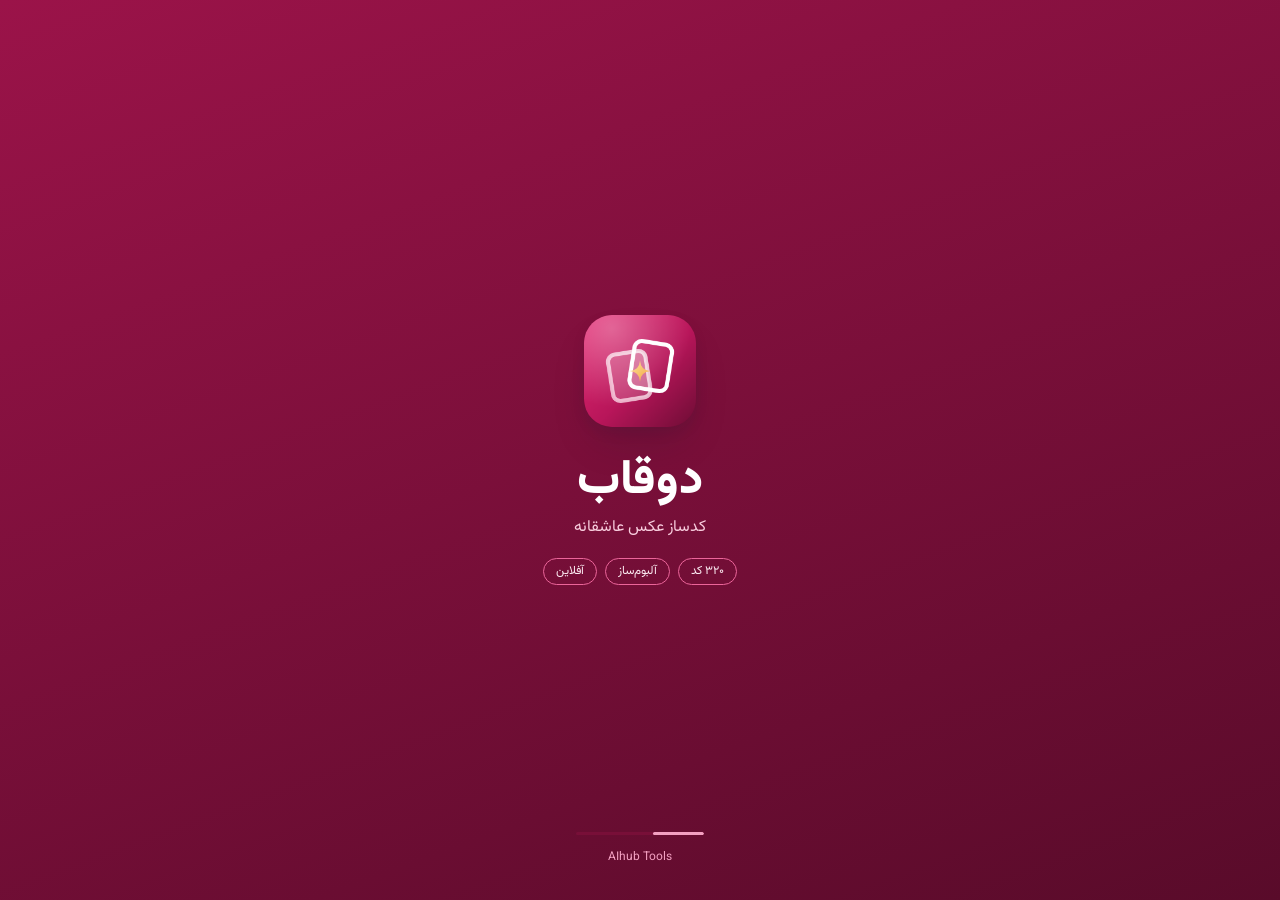
==== commit a2601bcf: "Update project" ====
--- a/app.html
+++ b/app.html
@@ -1,220 +1,77 @@
 <!doctype html>
-<html lang="fa" dir="rtl"><head><meta charset="utf-8">
+<html lang="fa" dir="rtl">
+<head>
+<meta charset="utf-8">
 <meta name="viewport" content="width=device-width,initial-scale=1,viewport-fit=cover">
-<meta name="theme-color" content="#0B0B14">
-<meta name="color-scheme" content="light dark">
-<script>try{var t=JSON.parse(localStorage.getItem("ccb1")||"{}").theme;if(t==="light"||t==="dark")document.documentElement.dataset.theme=t}catch(e){}</script>
+<title>دوقاب | کدساز عکس عاشقانه</title>
+<meta name="description" content="۳۲۰ کد عکس عاشقانه؛ سازندهٔ پرامپت، برنامه‌ریز آلبوم و شات‌لیست عکاس؛ فارسی و آفلاین.">
+<meta name="theme-color" content="#F4F7F9" media="(prefers-color-scheme: light)">
+<meta name="theme-color" content="#0A1220" media="(prefers-color-scheme: dark)">
+<meta name="color-scheme" content="dark light">
 <link rel="manifest" href="manifest.webmanifest">
+<link rel="icon" href="icon.svg" type="image/svg+xml">
+<link rel="icon" href="favicon-32.png" sizes="32x32" type="image/png">
+<link rel="apple-touch-icon" href="apple-touch-icon.png">
 <link rel="preload" href="fonts/Vazirmatn.woff2" as="font" type="font/woff2" crossorigin>
-<link rel="icon" href="icon.svg" type="image/svg+xml"><link rel="icon" href="favicon-32.png" sizes="32x32" type="image/png"><link rel="apple-touch-icon" href="apple-touch-icon.png">
-<title>دوقاب | کدساز عکس عاشقانه</title>
-<style>
-@font-face{font-family:"Vazirmatn";src:url(fonts/Vazirmatn.woff2) format("woff2");font-weight:100 900;font-display:swap}
-:root{--ink:#0B0B14;--ink2:#12121F;--lav:#C9A6FF;--violet:#7C4DFF;--blue:#3D7BFF;
---bg:#F6F5FB;--card:#fff;--text:#17172B;--muted:#65656D;--line:#E6E2F5;--soft:#F1EEFF;--okbg:#E9FBF3;--ok:#128A55;--warnbg:#FFF1E0;--warn:#B4740A;--badbg:#FFEDEC;--bad:#C22A2E;
---g:linear-gradient(135deg,#7C4DFF,#3D7BFF);color-scheme:light}
-@media (prefers-color-scheme:dark){:root:not([data-theme=light]){color-scheme:dark;--bg:#0B0B14;--card:#14141F;--text:#EEEAFB;--muted:#9C9CB3;--line:#26263A;--soft:#1D1832;--okbg:#0F2A21;--ok:#4BD39B;--warnbg:#2B2113;--warn:#F0B75A;--badbg:#2E1719;--bad:#FF8A8D}}
-:root[data-theme=dark]{color-scheme:dark;--bg:#0B0B14;--card:#14141F;--text:#EEEAFB;--muted:#9C9CB3;--line:#26263A;--soft:#1D1832;--okbg:#0F2A21;--ok:#4BD39B;--warnbg:#2B2113;--warn:#F0B75A;--badbg:#2E1719;--bad:#FF8A8D}
-*{box-sizing:border-box;margin:0;padding:0;-webkit-tap-highlight-color:transparent}
-html{-webkit-text-size-adjust:100%}
-body{font-family:"Vazirmatn","Vazir",Tahoma,"Noto Sans Arabic",sans-serif;background:var(--bg);color:var(--text);font-size:15px;line-height:1.9;min-height:100vh;padding-bottom:calc(76px + env(safe-area-inset-bottom))}
-button,input,select{font:inherit;color:inherit}
-select,input[type=text],input[type=search],textarea{background-color:var(--card);color:var(--text)}
-select option,select optgroup{background:var(--card);color:var(--text)}
-button{cursor:pointer;border:0;background:none}
-:focus-visible{outline:2px solid var(--violet);outline-offset:2px;border-radius:8px}
-code,.ltr{direction:ltr;unicode-bidi:isolate;font-family:"JetBrains Mono","DejaVu Sans Mono",Consolas,monospace}
-header{position:sticky;top:0;z-index:20;background:var(--ink);color:#fff;padding:calc(10px + env(safe-area-inset-top)) 16px 10px;display:flex;align-items:center;gap:12px}
-header img{height:24px;width:auto}
-header h1{font-size:15px;font-weight:800;flex:1;line-height:1.4}
-header h1 small{display:block;font-size:11px;font-weight:500;color:#9C9CB3}
-.sw{display:flex;align-items:center;gap:8px;font-size:12px;color:#C9C9DA;cursor:pointer}
-.sw input{appearance:none;width:38px;height:22px;border-radius:99px;background:#3a3a52;position:relative;cursor:pointer;transition:background .2s}
-.sw input::after{content:"";position:absolute;top:3px;right:3px;width:16px;height:16px;border-radius:50%;background:#fff;transition:transform .2s}
-.sw input:checked{background:var(--violet)}.sw input:checked::after{transform:translateX(-16px)}
-main{max-width:760px;margin:0 auto;padding:16px}
-.view{display:none}.view.on{display:block}
-h2{font-size:17px;font-weight:800;margin:4px 0 10px}
-.muted{color:var(--muted);font-size:13px}
-.search{width:100%;padding:10px 14px;border-radius:12px;border:1px solid var(--line);background:var(--card)}
-.chips{display:flex;gap:8px;overflow-x:auto;padding:10px 0;scrollbar-width:none}.chips::-webkit-scrollbar{display:none}
-.chip{flex:none;padding:3px 14px;border-radius:99px;border:1px solid var(--line);background:var(--card);font-size:13px;line-height:2}
-.chip.on{background:var(--g);color:#fff;border-color:transparent;font-weight:700}
-.cd{background:var(--card);border:1px solid var(--line);border-radius:14px;padding:12px 14px;margin-top:10px}
-.cd .top{display:flex;align-items:center;justify-content:space-between;gap:8px}
-.cd code{background:var(--soft);color:var(--violet);padding:0 8px;border-radius:6px;font-size:12.5px}
-.cd p.fa{font-weight:600;margin-top:2px}.cd p.en{color:var(--muted);font-size:12.5px;line-height:1.7;text-align:left}
-.acts{display:flex;gap:4px;flex-wrap:wrap;margin-top:6px}
-.b{padding:2px 12px;border-radius:99px;border:1px solid var(--line);font-size:12.5px;line-height:2;background:var(--card)}
-.b.p{background:var(--g);color:#fff;border-color:transparent;font-weight:700}
-.b.fav{width:34px;height:30px;padding:0;display:inline-flex;align-items:center;justify-content:center;color:var(--muted)}
-.b.fav svg{width:17px;height:17px;fill:none;stroke:currentColor;stroke-width:1.9;stroke-linejoin:round;transition:transform .18s}
-.b.fav:active svg{transform:scale(.8)}
-.b.fav.on{color:#F0447C;border-color:#F0447C66;background:#F0447C14}
-.b.fav.on svg{fill:#F0447C}
-.b.on{color:#E8A400;border-color:#E8A400}
-.more{display:block;margin:14px auto;padding:6px 22px}
-.empty{text-align:center;color:var(--muted);padding:34px 10px}
-details.how{background:var(--card);border:1px solid var(--line);border-radius:14px;padding:10px 14px;margin-bottom:12px}
-details.how summary{font-weight:700;cursor:pointer}
-details.how ol{padding-right:20px;margin-top:6px;font-size:13.5px}
-.slots{display:grid;gap:8px}
-.slot{display:flex;align-items:center;gap:10px;background:var(--card);border:1px solid var(--line);border-radius:12px;padding:8px 12px}
-.slot .nm{width:96px;flex:none;font-size:13px;font-weight:700}
-.slot .pick{flex:1;text-align:start;min-width:0}
-.slot .pick code{display:block;background:var(--soft);color:var(--violet);padding:0 8px;border-radius:6px;font-size:12px;width:fit-content;max-width:100%;overflow:hidden;text-overflow:ellipsis}
-.slot .pick span{display:block;font-size:12.5px;color:var(--muted);line-height:1.6}
-.slot .x{color:var(--muted);font-size:18px;padding:0 6px}
-.bar{display:flex;align-items:center;justify-content:space-between;margin:12px 0 6px;flex-wrap:wrap;gap:6px}
-.cnt{font-weight:800}.cnt.over{color:var(--bad)}
-.msg{border-radius:12px;padding:8px 14px;font-size:13.5px;margin-top:8px;line-height:1.8}
-.msg.w{background:var(--warnbg);color:var(--warn)}.msg.bad{background:var(--badbg);color:var(--bad)}.msg.ok{background:var(--okbg);color:var(--ok)}
-.opts{display:grid;grid-template-columns:1fr 1fr;gap:8px;margin-top:10px}
-.opts label{display:flex;flex-direction:column;gap:2px;font-size:12.5px;color:var(--muted)}
-.opts select,.opts input[type=text]{padding:8px 10px;border-radius:10px;border:1px solid var(--line);background:var(--card);color:var(--text)}
-.ck{display:flex;align-items:center;gap:8px;font-size:13.5px;margin-top:10px}
-.out{background:var(--ink2);color:#F1F1F7;border-radius:14px;padding:14px 16px;margin-top:12px;border:1px solid #2a2542}
-.out .lb{color:var(--lav);font-size:12px;font-weight:800;display:flex;justify-content:space-between;align-items:center}
-.out p{margin-top:6px;font-size:13.5px;line-height:2}
-.out p.ltr{text-align:left;font-family:inherit;unicode-bidi:plaintext;direction:ltr}
-.out .b{background:#211843;color:var(--lav);border-color:#4E32A1}
-.tags{display:flex;flex-wrap:wrap;gap:6px;margin-top:10px}.tags code{background:#211843;color:var(--lav);padding:0 8px;border-radius:6px;font-size:11.5px}
-.rc h3{font-size:15px;font-weight:800}.rc .tg{display:flex;flex-wrap:wrap;gap:6px;margin:6px 0}
-.rc .tg code{background:var(--soft);color:var(--violet);padding:0 8px;border-radius:6px;font-size:11.5px}
-.bi{display:flex;gap:10px;align-items:flex-start;background:var(--card);border:1px solid var(--line);border-radius:12px;padding:8px 12px;margin-top:8px}
-.bi input{margin-top:9px;width:18px;height:18px;accent-color:var(--violet)}
-.bi.dn{opacity:.55}.bi.dn .t{text-decoration:line-through}
-.bi .t code{background:var(--soft);color:var(--violet);padding:0 8px;border-radius:6px;font-size:12px}
-.bi .t div{font-size:13.5px}
-.bi .rm{margin-inline-start:auto;color:var(--muted);font-size:18px}
-nav{position:fixed;bottom:0;inset-inline:0;background:var(--card);border-top:1px solid var(--line);display:grid;grid-template-columns:repeat(5,1fr);padding:6px 6px calc(6px + env(safe-area-inset-bottom));z-index:30}
-nav button{padding:6px 2px;font-size:12.5px;color:var(--muted);display:flex;flex-direction:column;align-items:center;gap:0;line-height:1.7;border-radius:10px}
-nav button svg{width:22px;height:22px;stroke:currentColor;fill:none;stroke-width:1.8;stroke-linecap:round;stroke-linejoin:round}
-nav button.on{color:var(--violet);font-weight:800}
-.sheet .in{background:var(--bg);width:100%;max-width:760px;margin:0 auto;max-height:82vh;max-height:82dvh;border-radius:20px 20px 0 0;padding:14px 16px calc(14px + env(safe-area-inset-bottom));display:flex;flex-direction:column}
-.sheet .hd{display:flex;justify-content:space-between;align-items:center;margin-bottom:8px}
-.sheet .ls{overflow:auto;flex:1}
-#toast{position:fixed;bottom:calc(88px + env(safe-area-inset-bottom));left:50%;transform:translateX(-50%);background:var(--ink);color:#fff;padding:6px 18px;border-radius:99px;font-size:13px;z-index:60;opacity:0;pointer-events:none;transition:opacity .2s}
-#toast.on{opacity:1}
-#inst{display:none}
-:root{color-scheme:light dark}:root[data-theme=light]{color-scheme:light}:root[data-theme=dark]{color-scheme:dark}
-[hidden]{display:none!important}
-body{min-height:100dvh}
-
-/* ---- اسپلش ---- */
-#splash{position:fixed;inset:0;z-index:400;display:flex;flex-direction:column;align-items:center;justify-content:center;overflow:hidden;color:#fff;background:#0B0B14;transition:opacity .5s ease,transform .5s ease,visibility 0s .5s}
-#splash.out{opacity:0;transform:scale(1.04);visibility:hidden;pointer-events:none}
-#splash .sp-bg{position:absolute;inset:-20%;background:radial-gradient(40% 35% at 78% 18%,#7C4DFF66,transparent 70%),radial-gradient(45% 40% at 18% 86%,#3D7BFF55,transparent 70%),radial-gradient(30% 25% at 50% 50%,#C9A6FF18,transparent 70%);animation:spDrift 9s ease-in-out infinite alternate}
-#splash .sp-dots{position:absolute;inset:0;background-image:radial-gradient(#ffffff22 1px,transparent 1.2px);background-size:26px 26px;-webkit-mask-image:radial-gradient(circle at 50% 46%,#000 0,transparent 62%);mask-image:radial-gradient(circle at 50% 46%,#000 0,transparent 62%);opacity:.55}
-#splash .sp-core{position:relative;display:flex;flex-direction:column;align-items:center;text-align:center;padding:0 24px}
-#splash .sp-logo{position:relative;width:112px;height:112px;display:grid;place-items:center;animation:spPop .9s cubic-bezier(.2,1.25,.3,1) both}
-#splash .sp-logo img{position:relative;width:112px;height:112px;border-radius:28px;box-shadow:0 24px 60px -12px #7C4DFFcc,0 0 0 1px #ffffff1f;overflow:hidden}
-#splash .sp-logo:after{content:"";position:absolute;inset:0;border-radius:28px;background:linear-gradient(115deg,transparent 35%,#ffffff55 50%,transparent 65%);background-size:250% 100%;background-position:160% 0;animation:spShine 1.4s .7s ease-out both;mix-blend-mode:overlay}
-#splash .sp-ring{position:absolute;inset:-14px;border-radius:40px;border:1.5px solid #C9A6FF66;opacity:0;animation:spRing 2.4s .5s ease-out infinite}
-#splash .sp-ring.r2{animation-delay:1.3s}
-#splash .sp-name{margin-top:26px;font-size:40px;font-weight:900;line-height:1.4;letter-spacing:.5px;background:linear-gradient(90deg,#E6D8FF,#9BB8FF);-webkit-background-clip:text;background-clip:text;color:transparent;animation:spUp .8s .45s cubic-bezier(.2,.8,.2,1) both}
-#splash .sp-tag{margin-top:2px;font-size:15px;color:#B7B2D2;animation:spUp .8s .62s cubic-bezier(.2,.8,.2,1) both}
-#splash .sp-sub{margin-top:14px;display:flex;gap:8px;flex-wrap:wrap;justify-content:center;animation:spUp .8s .8s cubic-bezier(.2,.8,.2,1) both}
-#splash .sp-sub span{font-size:12px;padding:2px 12px;border-radius:99px;border:1px solid #ffffff22;background:#ffffff0a;color:#D6D1EC}
-#splash .sp-foot{position:absolute;left:0;right:0;bottom:calc(34px + env(safe-area-inset-bottom));display:flex;flex-direction:column;align-items:center;gap:12px;font-size:12px;color:#8E89AD;letter-spacing:1px;animation:spUp .8s 1s both}
-#splash .sp-bar{width:128px;height:3px;border-radius:3px;background:#ffffff1c;overflow:hidden}
-#splash .sp-bar i{display:block;width:40%;height:100%;border-radius:3px;background:linear-gradient(90deg,#7C4DFF,#3D7BFF);animation:spBar 1.3s ease-in-out infinite}
-#splash.fast .sp-logo,#splash.fast .sp-name,#splash.fast .sp-tag,#splash.fast .sp-sub,#splash.fast .sp-foot{animation-duration:.01s;animation-delay:0s}
-@keyframes spPop{0%{opacity:0;transform:scale(.55) translateY(14px)}100%{opacity:1;transform:none}}
-@keyframes spUp{0%{opacity:0;transform:translateY(14px)}100%{opacity:1;transform:none}}
-@keyframes spShine{to{background-position:-60% 0}}
-@keyframes spRing{0%{opacity:.7;transform:scale(.92)}100%{opacity:0;transform:scale(1.35)}}
-@keyframes spBar{0%{transform:translateX(-120%)}100%{transform:translateX(330%)}}
-@keyframes spDrift{0%{transform:translate3d(-2%,-1%,0) scale(1)}100%{transform:translate3d(2%,2%,0) scale(1.08)}}
-@media (prefers-reduced-motion:reduce){#splash *,#splash:after{animation:none!important}#splash .sp-ring{display:none}}
-/* ---- لیست بازشوی سفارشی (همرنگ تم) ---- */
-select.dd-n{position:absolute!important;width:1px;height:1px;opacity:0;pointer-events:none;margin:0;padding:0;border:0}
-.dd{display:flex;align-items:center;justify-content:space-between;gap:8px;width:100%;min-height:38px;padding:6px 12px;border-radius:10px;border:1px solid var(--line);background:var(--card);color:var(--text);font-size:14px;text-align:start;cursor:pointer}
-.dd:focus-visible{outline:2px solid var(--violet);outline-offset:2px}
-.dd .ddv{overflow:hidden;text-overflow:ellipsis;white-space:nowrap}
-.dd svg{flex:none;width:16px;height:16px;stroke:var(--muted);fill:none;stroke-width:2;stroke-linecap:round;stroke-linejoin:round}
-.row .dd{width:auto;min-width:128px}
-.ddl{display:flex;flex-direction:column;gap:4px;padding:2px 0 6px}
-.ddo{display:flex;align-items:center;justify-content:space-between;gap:10px;width:100%;min-height:46px;padding:8px 14px;border-radius:12px;border:1px solid var(--line);background:var(--card);color:var(--text);font-size:15px;text-align:start}
-.ddo:hover,.ddo:focus-visible{border-color:var(--violet);outline:none}
-.ddo[aria-selected=true]{background:var(--soft);border-color:var(--violet);color:var(--text);font-weight:800}
-.ddo svg{width:18px;height:18px;stroke:var(--violet);fill:none;stroke-width:2.4;stroke-linecap:round;stroke-linejoin:round;visibility:hidden}
-.ddo[aria-selected=true] svg{visibility:visible}
-#settings .in{max-width:480px}
-dialog.sheet{border:0;padding:0;background:transparent;color:inherit;width:100%;height:100%;max-width:none;max-height:none;margin:0;inset:0;overflow:hidden}
-dialog.sheet::backdrop{background:#0009}
-dialog.sheet[open]{display:flex;align-items:flex-end}
-.gear{width:36px;height:36px;border-radius:10px;display:grid;place-items:center;color:#C9C9DA}
-.gear svg{width:20px;height:20px;stroke:currentColor;fill:none;stroke-width:1.8;stroke-linecap:round;stroke-linejoin:round}
-.mbadge{font-size:11px;font-weight:800;color:var(--lav);border:1px solid #4E32A1;border-radius:99px;padding:0 8px;line-height:1.7}
-.seg{display:grid;grid-template-columns:1fr 1fr;background:var(--soft);border-radius:14px;padding:4px;gap:4px;margin-bottom:12px}
-.seg button{padding:5px 8px;border-radius:11px;font-weight:700;font-size:13.5px;color:var(--muted)}
-.seg button.on{background:var(--card);color:var(--violet);box-shadow:0 1px 3px #0002}
-.chips.wrap{flex-wrap:wrap;overflow:visible}
-.codebtn{display:inline-flex;border-radius:6px;padding:0}
-.row{display:flex;align-items:center;justify-content:space-between;gap:12px;padding:10px 0;border-bottom:1px solid var(--line)}
-.row b{font-size:14px}.row .muted{font-size:12.5px;line-height:1.7}
-.row select{padding:6px 10px;border-radius:10px;border:1px solid var(--line);background:var(--card);color:var(--text)}
-.row input[type=checkbox]{width:20px;height:20px;accent-color:var(--violet);flex:none}
-.sheet h3{font-size:14px;font-weight:800;margin:16px 0 4px}
-.sheet .danger{color:var(--bad);border-color:var(--bad);margin-top:14px}
-#dock{position:fixed;inset-inline:12px;bottom:calc(68px + env(safe-area-inset-bottom));max-width:736px;margin:0 auto;background:var(--ink);color:#fff;border-radius:16px;padding:8px 8px 8px 14px;display:flex;align-items:center;justify-content:space-between;gap:10px;z-index:25;box-shadow:0 6px 20px #0006;font-size:13px;border:1px solid #2a2542}
-#dock span{min-width:0;overflow:hidden;text-overflow:ellipsis;white-space:nowrap;color:#C9C9DA}
-body.hasdock{padding-bottom:calc(136px + env(safe-area-inset-bottom))}
-body.hasdock #toast{bottom:calc(140px + env(safe-area-inset-bottom))}
-#upd{position:fixed;inset-inline:12px;top:calc(64px + env(safe-area-inset-top));max-width:736px;margin:0 auto;background:var(--card);color:var(--text);border:1px solid var(--violet);border-radius:14px;padding:8px 8px 8px 14px;display:flex;align-items:center;justify-content:space-between;gap:10px;z-index:70;font-size:13.5px;box-shadow:0 6px 20px #0004}
-.guide{display:flex;gap:8px;align-items:flex-start;background:var(--soft);border:1px solid var(--line);border-radius:12px;padding:8px 12px;margin:0 0 12px;font-size:13px;line-height:1.9;color:var(--text)}
-.guide:before{content:"i";flex:none;width:18px;height:18px;margin-top:5px;border-radius:50%;background:var(--violet);color:#fff;font:700 12px/18px Georgia,serif;text-align:center}
-.intro{background:var(--soft);border:1px solid var(--line);border-radius:14px;padding:10px 14px;margin-bottom:12px;font-size:13.5px}
-.intro b{display:block;margin-bottom:2px}
-.intro ol{padding-right:20px}
-.intro .b{margin-top:6px}
-.tipline{font-size:12.5px;color:var(--muted);margin-top:8px;line-height:1.8}
-
-#lock{display:none}
-body.locked{overflow:hidden}
-body.locked>header,body.locked>main,body.locked>nav,body.locked>#dock,body.locked>#upd{display:none!important}
-body.locked #lock{display:flex;position:fixed;inset:0;z-index:200;align-items:flex-start;justify-content:center;padding:calc(24px + env(safe-area-inset-top)) 16px calc(24px + env(safe-area-inset-bottom));overflow:auto;color:#fff;background:radial-gradient(circle at 80% -10%,#7C4DFF55,transparent 45%),radial-gradient(circle at 0% 100%,#3D7BFF40,transparent 40%),#0B0B14}
-.lockbox{width:min(440px,100%);margin:auto 0;text-align:center}
-.lockbox .lm{width:64px;height:64px;border-radius:16px;margin:0 auto 10px}
-.lockbox h1{font-size:24px;font-weight:900;line-height:1.5}
-.lockbox .lsub{color:#B7B2D2;font-size:14px;margin:2px 0 14px}
-.lnote{font-size:13px;line-height:1.9;text-align:right;color:#F0DDB8;border:1px solid #EBD8B855;background:#EBD8B814;border-radius:14px;padding:8px 14px;margin-bottom:12px}
-.lockbox label{display:block;text-align:right;font-size:13px;color:#D6D1EC;margin:10px 0 6px}
-.lockbox input,.lockbox textarea{width:100%;border:1px solid #3b2b5c;border-radius:12px;background:#120B24;color:#fff;padding:12px 14px;font-size:15px;outline:none;font-family:var(--mono,monospace);letter-spacing:.5px}
-.lockbox input:focus,.lockbox textarea:focus{border-color:#9B78FF;box-shadow:0 0 0 3px #7C4DFF33}
-.lockbox textarea{font-size:12px;letter-spacing:0;resize:vertical}
-.lmsg{min-height:1.9em;font-size:13.5px;line-height:1.9;text-align:right;color:#FF8A8D;margin-top:8px}
-.lmsg.ok{color:#4BD39B}
-.lbtn{display:flex;width:100%;min-height:50px;align-items:center;justify-content:center;border-radius:14px;font-weight:800;font-size:16px;color:#fff;background:linear-gradient(135deg,#7C4DFF,#3D7BFF);margin-top:6px;box-shadow:0 10px 26px -10px #7C4DFF99}
-.lbtn:disabled{opacity:.6;cursor:wait}
-.lbtn.sec{background:#ffffff0f;border:1px solid #ffffff2a;box-shadow:none;font-size:14.5px;min-height:44px}
-.lbuy{display:flex;align-items:center;justify-content:center;min-height:44px;border-radius:14px;border:1.5px solid #ffffff33;color:#E9E4FA;text-decoration:none;font-weight:700;font-size:14.5px;margin-top:10px}
-.lbuy:hover{background:#ffffff12}
-.licdev{display:flex;align-items:center;justify-content:space-between;gap:10px;margin-top:16px;padding:8px 12px;border:1px solid #ffffff1c;border-radius:12px;background:#ffffff08;font-size:13px}
-.licdev span{color:#A9A4C8;white-space:nowrap}.licdev b{font-family:var(--mono,monospace);font-size:13px;letter-spacing:.5px;overflow:hidden;text-overflow:ellipsis}
-.licdev button{border:1px solid #ffffff2a;border-radius:99px;padding:2px 12px;font-size:12.5px;color:#E7E2F8;white-space:nowrap}
-.licman{margin-top:12px;text-align:right;border:1px solid #ffffff1c;border-radius:12px;padding:8px 14px;background:#ffffff06}
-.licman summary{cursor:pointer;font-weight:700;font-size:14px}
-.licman p{font-size:13px;color:#B7B2D2;margin:8px 0}
-.lklink{margin-top:14px;font-size:13.5px;color:#EBD8B8;text-decoration:underline;text-underline-offset:4px}
-.lfoot{margin-top:14px;font-size:12.5px;color:#A9A4C8}
-.ltr{direction:ltr;unicode-bidi:isolate;display:inline-block}
-.soc{display:grid;grid-template-columns:repeat(3,1fr);gap:8px;margin:8px 0}
-.soc a{display:flex;flex-direction:column;align-items:center;gap:2px;padding:10px 4px;border:1px solid var(--line);border-radius:14px;background:var(--card);color:var(--text);text-decoration:none;font-size:13px;font-weight:700}
-.soc a:active{background:var(--soft)}
-.soc svg{width:22px;height:22px;fill:none;stroke:var(--violet);stroke-width:1.8;stroke-linecap:round;stroke-linejoin:round}
-.soc small{font-size:10.5px;font-weight:400;color:var(--muted)}
-.copy{font-size:12px;line-height:1.9;color:var(--muted);border-top:1px solid var(--line);margin-top:12px;padding-top:10px}
-.licst{font-size:13.5px;line-height:2}
-.licres{margin-top:8px;font-size:13px;line-height:1.9}.licres .ok{color:var(--ok)}.licres .bad{color:var(--bad)}.licres .wr{color:var(--warn)}
-.licst b{font-weight:800}
-@media (prefers-reduced-motion:reduce){::view-transition-group(*),::view-transition-old(*),::view-transition-new(*){animation:none!important}}
-
-@media (prefers-reduced-motion:reduce){*{transition:none!important}}
-@media print{header,nav,.noprint{display:none!important}body{background:#fff;color:#000;padding:0}.view{display:none!important}#v-shoot{display:block!important}.bi{break-inside:avoid;background:#fff}}
-</style></head>
-<body class="locked">
+<script>try{var de=document.documentElement,th=JSON.parse(localStorage.getItem("ccb1")||"{}").theme;if(th==="light"||th==="dark")de.dataset.theme=th;de.setAttribute("data-brand",localStorage.getItem("aihub-brand")||"rose")}catch(e){document.documentElement.setAttribute("data-brand","rose")}</script>
+<link rel="stylesheet" href="aihub.bundle.css">
+<link rel="stylesheet" href="duoframe.css">
+</head>
+<body class="has-bottomnav locked">
+<!-- AIhub icons (icons.sprite.html) + آیکن‌های اختصاصی دوقاب (همان سبک: stroke، ۲۴px) -->
+<svg width="0" height="0" style="position:absolute" aria-hidden="true" focusable="false">
+  <defs>
+    <style>.ico{width:24px;height:24px;fill:none;stroke:currentColor;stroke-width:2;stroke-linecap:round;stroke-linejoin:round;flex:none}</style>
+    <symbol id="i-home" viewBox="0 0 24 24"><path d="M3 11 12 3l9 8M5 10v10h14V10"/></symbol>
+    <symbol id="i-box" viewBox="0 0 24 24"><path d="m3 7.5 9-4.5 9 4.5v9L12 21l-9-4.5Z"/><path d="m3 7.5 9 4.5 9-4.5M12 12v9"/></symbol>
+    <symbol id="i-users" viewBox="0 0 24 24"><circle cx="9" cy="8" r="3.5"/><path d="M2.5 20a6.5 6.5 0 0 1 13 0M16 4.5a3.5 3.5 0 0 1 0 7M18 14.5a6.5 6.5 0 0 1 3.5 5.5"/></symbol>
+    <symbol id="i-user" viewBox="0 0 24 24"><circle cx="12" cy="8" r="4"/><path d="M4 21a8 8 0 0 1 16 0"/></symbol>
+    <symbol id="i-wallet" viewBox="0 0 24 24"><path d="M3 7a2 2 0 0 1 2-2h12v4M3 7v11a2 2 0 0 0 2 2h14a1 1 0 0 0 1-1V10a1 1 0 0 0-1-1H5a2 2 0 0 1-2-2Z"/><circle cx="16.5" cy="14.5" r="1"/></symbol>
+    <symbol id="i-gear" viewBox="0 0 24 24"><circle cx="12" cy="12" r="3"/><path d="M12 2v3M12 19v3M2 12h3M19 12h3M4.9 4.9l2.1 2.1M17 17l2.1 2.1M4.9 19.1 7 17M17 7l2.1-2.1"/></symbol>
+    <symbol id="i-plus" viewBox="0 0 24 24"><path d="M12 5v14M5 12h14"/></symbol>
+    <symbol id="i-check" viewBox="0 0 24 24"><path d="m5 12 5 5L20 7"/></symbol>
+    <symbol id="i-x" viewBox="0 0 24 24"><path d="M6 6l12 12M18 6 6 18"/></symbol>
+    <symbol id="i-chev-r" viewBox="0 0 24 24"><path d="m9 6 6 6-6 6"/></symbol>
+    <symbol id="i-chev-l" viewBox="0 0 24 24"><path d="m15 6-6 6 6 6"/></symbol>
+    <symbol id="i-chev-d" viewBox="0 0 24 24"><path d="m6 9 6 6 6-6"/></symbol>
+    <symbol id="i-search" viewBox="0 0 24 24"><circle cx="11" cy="11" r="7"/><path d="m20 20-3.5-3.5"/></symbol>
+    <symbol id="i-menu" viewBox="0 0 24 24"><path d="M4 6h16M4 12h16M4 18h16"/></symbol>
+    <symbol id="i-bell" viewBox="0 0 24 24"><path d="M6 8a6 6 0 0 1 12 0c0 7 3 8 3 8H3s3-1 3-8M10 20a2 2 0 0 0 4 0"/></symbol>
+    <symbol id="i-sun" viewBox="0 0 24 24"><circle cx="12" cy="12" r="4"/><path d="M12 2v2M12 20v2M4.9 4.9l1.4 1.4M17.7 17.7l1.4 1.4M2 12h2M20 12h2M4.9 19.1l1.4-1.4M17.7 6.3l1.4-1.4"/></symbol>
+    <symbol id="i-moon" viewBox="0 0 24 24"><path d="M20 14.5A8 8 0 0 1 9.5 4 8.5 8.5 0 1 0 20 14.5Z"/></symbol>
+    <symbol id="i-filter" viewBox="0 0 24 24"><path d="M4 5h16l-6 8v6l-4-2v-4Z"/></symbol>
+    <symbol id="i-calendar" viewBox="0 0 24 24"><rect x="3" y="5" width="18" height="16" rx="3"/><path d="M7 3v4M17 3v4M3 10h18"/></symbol>
+    <symbol id="i-download" viewBox="0 0 24 24"><path d="M12 4v11M7 10l5 5 5-5M5 20h14"/></symbol>
+    <symbol id="i-trash" viewBox="0 0 24 24"><path d="M4 7h16M10 11v6M14 11v6M6 7l1 13h10l1-13M9 7V4h6v3"/></symbol>
+    <symbol id="i-edit" viewBox="0 0 24 24"><path d="M4 20h4L19 9l-4-4L4 16Z"/></symbol>
+    <symbol id="i-panel" viewBox="0 0 24 24"><rect x="3" y="4" width="18" height="16" rx="3"/><path d="M9 4v16"/></symbol>
+    <symbol id="i-chart" viewBox="0 0 24 24"><path d="M4 20h16M7 20v-7M12 20V5M17 20v-9"/></symbol>
+    <symbol id="i-logout" viewBox="0 0 24 24"><path d="M9 4H5v16h4M16 8l4 4-4 4M20 12H9"/></symbol>
+    <symbol id="i-command" viewBox="0 0 24 24"><path d="M9 9V6a3 3 0 1 0-3 3h12a3 3 0 1 0-3-3v12a3 3 0 1 0 3-3H6a3 3 0 1 0 3 3Z"/></symbol>
+    <symbol id="i-more" viewBox="0 0 24 24"><path d="M5 12h.01M12 12h.01M19 12h.01" stroke-width="3.2"/></symbol>
+    <symbol id="i-sparkle" viewBox="0 0 24 24"><path d="M12 3l1.9 5.1L19 10l-5.1 1.9L12 17l-1.9-5.1L5 10l5.1-1.9Z"/><path d="M19 16v4M17 18h4"/></symbol>
+    <symbol id="i-palette" viewBox="0 0 24 24"><path d="M12 3a9 9 0 1 0 0 18c1.4 0 2-1 2-2 0-1.3-1-1.6-1-2.6 0-1 .8-1.4 1.8-1.4H17a4 4 0 0 0 4-4c0-4.4-4-8-9-8Z"/><circle cx="7.5" cy="11" r="1"/><circle cx="10.5" cy="7" r="1"/><circle cx="15.5" cy="7.5" r="1"/></symbol>
+    <symbol id="i-phone" viewBox="0 0 24 24"><rect x="6" y="2" width="12" height="20" rx="3"/><path d="M11 18h2"/></symbol>
+    <symbol id="i-undo" viewBox="0 0 24 24"><path d="M9 14 4 9l5-5M4 9h10a6 6 0 0 1 0 12h-3"/></symbol>
+    <!-- اختصاصی دوقاب -->
+    <symbol id="i-duo" viewBox="0 0 24 24"><rect x="3" y="6" width="12" height="12" rx="3"/><path d="M12 8.5h6a3 3 0 0 1 3 3v4a3 3 0 0 1-3 3H12"/></symbol>
+    <symbol id="i-library" viewBox="0 0 24 24"><rect x="3" y="3" width="7.5" height="7.5" rx="2"/><rect x="13.5" y="3" width="7.5" height="7.5" rx="2"/><rect x="3" y="13.5" width="7.5" height="7.5" rx="2"/><rect x="13.5" y="13.5" width="7.5" height="7.5" rx="2"/></symbol>
+    <symbol id="i-album" viewBox="0 0 24 24"><rect x="3" y="4" width="18" height="16" rx="3"/><circle cx="9" cy="10" r="1.6"/><path d="m21 16-5-5-8 8"/></symbol>
+    <symbol id="i-layers" viewBox="0 0 24 24"><path d="m12 3 9 5-9 5-9-5Z"/><path d="m3 13 9 5 9-5"/></symbol>
+    <symbol id="i-camera" viewBox="0 0 24 24"><path d="M4 8h3l2-3h6l2 3h3v11H4z"/><circle cx="12" cy="13" r="3.5"/></symbol>
+    <symbol id="i-heart" viewBox="0 0 24 24"><path d="M12 20.6s-7.6-4.7-9.4-9.5C1.4 7.7 3.4 4.6 6.6 4.6c2 0 3.6 1.1 5.4 3.2 1.8-2.1 3.4-3.2 5.4-3.2 3.2 0 5.2 3.1 4 6.5-1.8 4.8-9.4 9.5-9.4 9.5z"/></symbol>
+    <symbol id="i-copy" viewBox="0 0 24 24"><rect x="9" y="9" width="11" height="11" rx="2"/><path d="M5 15V6a2 2 0 0 1 2-2h9"/></symbol>
+    <symbol id="i-share" viewBox="0 0 24 24"><circle cx="6" cy="12" r="2.5"/><circle cx="18" cy="6" r="2.5"/><circle cx="18" cy="18" r="2.5"/><path d="m8.2 10.8 7.6-3.6M8.2 13.2l7.6 3.6"/></symbol>
+    <symbol id="i-print" viewBox="0 0 24 24"><path d="M7 9V4h10v5M7 17H5a1 1 0 0 1-1-1v-5a2 2 0 0 1 2-2h12a2 2 0 0 1 2 2v5a1 1 0 0 1-1 1h-2"/><rect x="7" y="14" width="10" height="6"/></symbol>
+    <symbol id="i-upload" viewBox="0 0 24 24"><path d="M12 16V5M7 10l5-5 5 5M5 20h14"/></symbol>
+    <symbol id="i-lock" viewBox="0 0 24 24"><rect x="5" y="11" width="14" height="9" rx="2"/><path d="M8 11V8a4 4 0 0 1 8 0v3"/></symbol>
+    <symbol id="i-info" viewBox="0 0 24 24"><circle cx="12" cy="12" r="9"/><path d="M12 11v5M12 8h.01"/></symbol>
+    <symbol id="i-shuffle" viewBox="0 0 24 24"><path d="M16 4h4v4M4 20 20 4M20 16v4h-4M15 15l5 5M4 4l5 5"/></symbol>
+    <symbol id="i-refresh" viewBox="0 0 24 24"><path d="M20 11a8 8 0 1 0-2.3 5.7M20 4v7h-7"/></symbol>
+    <symbol id="i-shield" viewBox="0 0 24 24"><path d="M12 3 4 6v6c0 5 3.5 8 8 9 4.5-1 8-4 8-9V6Z"/><path d="m9 12 2 2 4-4"/></symbol>
+  </defs>
+</svg>
+
 <div id="splash" aria-hidden="true"><div class="sp-bg"></div><div class="sp-dots"></div>
 <div class="sp-core"><div class="sp-logo"><span class="sp-ring"></span><span class="sp-ring r2"></span><img src="icon-192.png" width="112" height="112" alt=""></div>
 <div class="sp-name">دوقاب</div><div class="sp-tag">کدساز عکس عاشقانه</div>
@@ -244,9 +101,9 @@
   if(window.__ready||window.__rescued)return;window.__rescued=1;
   var L=document.getElementById("lock");if(!L)return;document.body.classList.add("locked");
   L.innerHTML='<div class="lockbox"><img class="lm" src="icon-192.png" width="64" height="64" alt=""><h1>برنامه درست بالا نیامد</h1><p class="lsub">اطلاعات شما پاک نشده است. یکی از گزینه‌ها را امتحان کنید.</p>'
-   +'<button class="lbtn" type="button" id="rs-retry">تلاش دوباره</button>'
-   +'<button class="lbtn sec" type="button" id="rs-dl" style="margin-top:10px">دانلود نسخهٔ خام اطلاعات</button>'
-   +'<button class="lbtn sec" type="button" id="rs-reset" style="margin-top:10px">بازنشانی اطلاعات برنامه (کد فعال‌سازی می‌ماند)</button>'
+   +'<button class="btn btn--primary btn--block" type="button" id="rs-retry">تلاش دوباره</button>'
+   +'<button class="btn btn--block" type="button" id="rs-dl" style="margin-top:10px">دانلود نسخهٔ خام اطلاعات</button>'
+   +'<button class="btn btn--block" type="button" id="rs-reset" style="margin-top:10px">بازنشانی اطلاعات برنامه (کد فعال‌سازی می‌ماند)</button>'
    +'<p class="lfoot">اگر مشکل ادامه داشت: <span dir="ltr">@aihub_tools</span></p></div>';
   document.getElementById("rs-retry").onclick=function(){location.reload()};
   document.getElementById("rs-dl").onclick=dl;
@@ -257,739 +114,230 @@
  setTimeout(function(){window.__rescue()},9000);
 })();
 </script>
-<div id="lock" role="dialog" aria-modal="true" aria-label="فعال‌سازی"><div class="lockbox"><img class="lm" src="icon-192.png" width="64" height="64" alt=""></div></div>
-<header>
-<img src="icon-192.png" alt="" width="28" height="28" style="border-radius:7px">
-<h1>دوقاب<small>۳۲۰ کد · ساخت و ویرایش</small></h1>
-<button id="inst" class="b p" type="button">نصب</button>
-<span id="mbadge" class="mbadge" hidden>محتاط</span>
-<button id="gear" class="gear" type="button" aria-label="تنظیمات"><svg viewBox="0 0 24 24"><path d="M4 7h10M18 7h2M4 17h2M10 17h10"/><circle cx="16" cy="7" r="2"/><circle cx="8" cy="17" r="2"/></svg></button>
-</header>
-<main>
-<div class="msg w" id="licBanner" role="status" hidden></div>
-<section id="v-lib" class="view on">
- <p class="guide">کتابخانهٔ ۳۲۰ کد عکس عاشقانه. روی هر کد بزن تا کپی شود، با قلب ذخیره‌اش کن و با فیلترها بین دسته‌ها بگرد. کدها را در «سازنده» به یک پرامپت کامل تبدیل کن.</p>
- <div class="intro" id="intro" hidden><b>شروع سریع</b><ol><li>از کتابخانه چند کد بردار (یا «غافلگیرم کن» را در سازنده بزن).</li><li>در سازنده ابزارت را انتخاب کن تا جمله مخصوص همان ابزار ساخته شود.</li><li>عکس داری؟ حالت «ویرایش عکس» را بزن و فقط تغییر لازم را بخواه.</li></ol><button class="b p" id="introx" type="button">متوجه شدم</button></div>
- <input class="search" id="q" type="search" placeholder="جستجوی کد، فارسی یا انگلیسی" aria-label="جستجو">
- <div class="chips" id="chips"></div>
- <p class="muted" id="tipbar"></p>
- <div id="list"></div>
- <button class="b more" id="more" type="button">نمایش بیشتر</button>
-</section>
-<section id="v-build" class="view">
- <p class="guide">برای هر نقش (ژست، کادر، نور…) یک کد انتخاب کن، ابزارت را بزن و پرامپت آمادهٔ کپی را بگیر. «ویرایش عکس» برای تغییر عکسی است که از قبل داری.</p>
- <details class="how"><summary>راهنمای ترکیب در یک نگاه</summary>
-  <ol><li>از هر نقش حداکثر یک کد بردار.</li><li>مجموع کدها از شش بیشتر نشود.</li><li>پس از اولین نتیجه فقط یک کد را عوض کن.</li><li>خروجی یک جمله‌ی کامل است و به هیچ ابزار خاصی وابسته نیست.</li></ol>
-  <p class="muted" id="iosHint" style="display:none;margin-top:6px">برای نصب روی آیفون: دکمه‌ی اشتراک‌گذاری و بعد «Add to Home Screen».</p></details>
- <div class="seg" role="tablist" aria-label="حالت سازنده"><button type="button" role="tab" data-mode="create">ساخت تصویر</button><button type="button" role="tab" data-mode="edit">ویرایش عکس</button></div>
- <div id="eopsWrap" hidden><h2>چه تغییری لازم است؟</h2><div class="chips wrap" id="eops"></div></div>
- <div class="bar"><h2 id="slotsT">ترکیب من</h2><div><span class="cnt" id="cnt"></span></div></div>
- <div class="slots" id="slots"></div>
- <div class="bar"><button class="b p" id="rnd" type="button">غافلگیرم کن</button><button class="b" id="clr" type="button">پاک‌کردن همه</button><button class="b" id="lnk" type="button">کپی لینک ترکیب</button></div>
- <div id="warns"></div>
- <div class="opts">
-  <label style="grid-column:1/-1">ابزار هدف<select id="tool"></select></label>
-  <label>نسبت تصویر<select id="ratio"><option value="4:5">۴:۵ پست</option><option value="9:16">۹:۱۶ استوری</option><option value="1:1">۱:۱ مربع</option><option value="3:2">۳:۲ افقی</option><option value="16:9">۱۶:۹ عریض</option></select></label>
-  <label>زبان خروجی<select id="lang"><option value="both">فارسی و انگلیسی</option><option value="fa">فقط فارسی</option><option value="en">فقط انگلیسی</option></select></label>
- </div>
- <label class="ck" id="refw"><input type="checkbox" id="ref" checked> عکس مرجع دارم (حفظ هویت دو نفر)</label>
- <div id="outs"></div>
- <div class="opts" style="margin-top:14px"><label>نام ترکیب برای ذخیره<input type="text" id="sname" placeholder="مثلاً: کافه‌ی غروب"></label><button class="b p" id="ssave" type="button" style="align-self:end">ذخیره ترکیب</button></div>
-</section>
-<section id="v-album" class="view">
- <h2>برنامه‌ریز آلبوم</h2>
- <p class="guide">دنیای آلبوم (مکان، نور، لباس، سبک) ثابت می‌ماند و فقط ژست، کادر و لنز بین عکس‌ها عوض می‌شود؛ مثل یک آلبوم واقعی با ریتم نمای باز، متوسط، نزدیک و جزئیات.</p>
- <details class="how"><summary>قاعدهٔ ثبات چهره و لباس در آلبوم</summary>
-  <ol><li>عکس ۱ «لنگر» آلبوم است. چند بار بسازش و بهترین نسخه را نگه دار.</li><li>برای عکس‌های بعدی، عکس مرجع اصلی و همان عکس ۱ را هم پیوست کن.</li><li>اگر یک عکس خراب شد، فقط همان را «عوض‌کن» بزن؛ قفل‌شده‌ها دست نمی‌خورند.</li><li>دنیای آلبوم را وسط کار عوض نکن، وگرنه ثبات از بین می‌رود.</li></ol></details>
- <h2 style="margin-top:12px">الگوی آلبوم</h2><div class="chips wrap" id="atpl"></div>
- <div class="opts"><label>تعداد عکس<select id="asize"><option value="6">۶ عکس</option><option value="9">۹ عکس</option><option value="12">۱۲ عکس</option></select></label>
- <label>نسبت تصویر<select id="aratio"><option value="4:5">۴:۵ پست</option><option value="9:16">۹:۱۶ استوری</option><option value="1:1">۱:۱ مربع</option><option value="3:2">۳:۲ افقی</option><option value="16:9">۱۶:۹ عریض</option></select></label></div>
- <div class="bar"><h2>دنیای آلبوم</h2><div class="acts"><button class="b" id="afrom" type="button">از سازنده</button><button class="b" id="arnd" type="button">دنیای تصادفی</button></div></div>
- <div class="slots" id="aworld"></div><div id="awarn"></div>
- <div class="bar"><button class="b p" id="agen" type="button">ساخت آلبوم</button></div>
- <div id="ashots"></div>
- <div id="aactions" hidden>
-  <div class="opts" style="margin-top:14px"><label>نام آلبوم<input type="text" id="aname" placeholder="مثلاً: باغ ایرانی غروب"></label><button class="b p" id="asave" type="button" style="align-self:end">ذخیرهٔ آلبوم</button></div>
-  <div class="bar"><button class="b p" id="acopyall" type="button">کپی همهٔ پرامپت‌ها</button><button class="b" id="abd" type="button">افزودن به شات‌لیست</button></div>
- </div>
- <h2 style="margin-top:22px">آلبوم‌های من</h2><div id="amine"></div>
-</section>
-<section id="v-rec" class="view">
- <h2>ترکیب‌های آماده</h2><p class="guide">شش ترکیب آمادهٔ شش‌کدی برای شروع سریع. «باز کردن در سازنده» را بزن و هر کدش را عوض کن؛ ترکیب‌های خودت هم پایین ذخیره می‌شود.</p>
- <div id="recs"></div>
- <h2 style="margin-top:22px">ترکیب‌های من</h2><div id="mine"></div>
-</section>
-<section id="v-shoot" class="view">
- <div class="bar noprint"><h2>شات‌لیست عکاس</h2><span class="muted" id="bcnt"></span></div>
- <p class="guide noprint">ویژهٔ عکاس: ژست‌هایی که می‌خواهی در جلسه بگیری را اینجا جمع کن، حین عکاسی تیک بزن و لیست را کپی یا چاپ کن. «شات‌لیست پیشنهادی» یک شروع آماده می‌دهد.</p>
- <div class="bar noprint"><button class="b p" id="bsug" type="button">افزودن شات‌لیست پیشنهادی</button><button class="b" id="bcopy" type="button">کپی لیست</button><button class="b" id="bprint" type="button">چاپ</button><button class="b" id="bshare" type="button" hidden>اشتراک‌گذاری</button><button class="b" id="bclr" type="button">پاک‌کردن</button></div>
- <div id="board"></div>
-</section>
-</main>
-<div id="dock" hidden><span id="dk"></span><button class="b p" id="dkcp" type="button">کپی پرامپت</button></div>
-<nav aria-label="بخش‌ها">
-<button class="on" data-v="lib" type="button"><svg viewBox="0 0 24 24"><path d="M4 5h16M4 12h16M4 19h10"/></svg>کتابخانه</button>
-<button data-v="build" type="button"><svg viewBox="0 0 24 24"><path d="M12 3v18M3 12h18"/></svg>سازنده</button>
-<button data-v="album" type="button"><svg viewBox="0 0 24 24"><rect x="4" y="4" width="7" height="7" rx="1.5"/><rect x="13" y="4" width="7" height="7" rx="1.5"/><rect x="4" y="13" width="7" height="7" rx="1.5"/><rect x="13" y="13" width="7" height="7" rx="1.5"/></svg>آلبوم</button>
-<button data-v="rec" type="button"><svg viewBox="0 0 24 24"><rect x="4" y="4" width="16" height="16" rx="3"/><path d="M8 12l3 3 5-6"/></svg>ترکیب‌ها</button>
-<button data-v="shoot" type="button"><svg viewBox="0 0 24 24"><path d="M4 8h3l2-3h6l2 3h3v11H4z"/><circle cx="12" cy="13" r="3.5"/></svg>عکاس</button>
+<div id="lock" role="dialog" aria-modal="true" aria-label="فعال‌سازی"><div class="lockbox"><div class="lockbox__head"><img src="icon-192.png" width="64" height="64" alt=""></div></div></div>
+<a class="skip" href="#main">رفتن به محتوا</a>
+<div class="app" data-sidebar="expanded">
+  <aside class="sidebar" id="sidebar" aria-label="منوی اصلی">
+    <div class="sidebar__head">
+      <a class="brand" href="app.html" aria-label="دوقاب"><span class="brand__mark"><svg class="ico" aria-hidden="true"><use href="#i-duo"/></svg></span><span class="brand__name">دوقاب</span></a>
+      <button class="btn btn--ghost btn--icon sidebar__close" type="button" data-drawer-close aria-label="بستن منو"><svg class="ico" aria-hidden="true"><use href="#i-x"/></svg></button>
+    </div>
+    <nav class="sidebar__nav" aria-label="بخش‌ها">
+      <div class="nav__title">بساز</div>
+      <a class="nav__item" href="app.html?tab=lib" data-route="lib" data-tip="کتابخانه" data-tip-pos="side"><svg class="ico" aria-hidden="true"><use href="#i-library"/></svg><span class="nav__label">کتابخانه</span><span class="badge badge--brand badge--plain nav__badge">۳۲۰</span></a>
+      <a class="nav__item" href="app.html?tab=build" data-route="build" data-tip="سازنده" data-tip-pos="side"><svg class="ico" aria-hidden="true"><use href="#i-sparkle"/></svg><span class="nav__label">سازنده</span></a>
+      <a class="nav__item" href="app.html?tab=album" data-route="album" data-tip="آلبوم" data-tip-pos="side"><svg class="ico" aria-hidden="true"><use href="#i-album"/></svg><span class="nav__label">آلبوم</span></a>
+      <div class="nav__title">ذخیره و اجرا</div>
+      <a class="nav__item" href="app.html?tab=rec" data-route="rec" data-tip="ترکیب‌ها" data-tip-pos="side"><svg class="ico" aria-hidden="true"><use href="#i-layers"/></svg><span class="nav__label">ترکیب‌ها</span></a>
+      <a class="nav__item" href="app.html?tab=shoot" data-route="shoot" data-tip="عکاس" data-tip-pos="side"><svg class="ico" aria-hidden="true"><use href="#i-camera"/></svg><span class="nav__label">شات‌لیست عکاس</span></a>
+    </nav>
+    <div class="sidebar__foot">
+      <button class="nav__item" type="button" data-open-settings data-tip="تنظیمات" data-tip-pos="side"><svg class="ico" aria-hidden="true"><use href="#i-gear"/></svg><span class="nav__label">تنظیمات</span></button>
+      <button class="nav__item sidebar__toggle" type="button" data-sidebar-toggle aria-label="جمع کردن منو" aria-pressed="false"><svg class="ico" aria-hidden="true"><use href="#i-panel"/></svg><span class="nav__label sidebar__toggle-label">جمع کردن منو</span></button>
+      <div class="user"><span class="avatar" aria-hidden="true">د</span><div class="user__meta"><div class="user__name">دوقاب</div><div class="user__role" id="userRole">نسخهٔ ۲٫۸</div></div></div>
+    </div>
+  </aside>
+  <div class="scrim" data-drawer-close></div>
+
+  <div class="app__main">
+    <header class="topbar">
+      <button class="btn btn--ghost btn--icon menu-btn" type="button" data-drawer-open aria-label="باز کردن منو" aria-expanded="false"><svg class="ico" aria-hidden="true"><use href="#i-menu"/></svg></button>
+      <h2 class="topbar__title" id="pageTitle">کتابخانه</h2>
+      <ol class="crumbs crumbs--top"><li><a href="app.html">دوقاب</a></li><li aria-current="page" id="crumbCur">کتابخانه</li></ol>
+      <div class="topbar__actions">
+        <button class="search-trigger" type="button" data-cmdk-open aria-label="جستجوی سراسری"><svg class="ico" aria-hidden="true"><use href="#i-search"/></svg><span class="search-trigger__text">جستجو در کدها و دستورها…</span><span class="kbd">Ctrl</span><span class="kbd">K</span></button>
+        <span id="mbadge" class="badge badge--accent" hidden>حالت محتاط</span>
+        <button id="inst" class="btn btn--sm" type="button">نصب برنامه</button>
+        <button id="themeBtn" class="btn btn--ghost btn--icon" type="button" aria-label="تغییر ظاهر"><svg class="ico" aria-hidden="true"><use id="themeIco" href="#i-moon"/></svg></button>
+        <div class="menu-wrap">
+          <button class="btn btn--ghost btn--icon" type="button" data-menu="#moreMenu" aria-label="بیشتر" aria-haspopup="menu" aria-expanded="false" aria-controls="moreMenu"><svg class="ico" aria-hidden="true"><use href="#i-more"/></svg></button>
+          <div class="menu" id="moreMenu" role="menu">
+            <button class="menu__item" type="button" role="menuitem" data-open-settings><svg class="ico" aria-hidden="true"><use href="#i-gear"/></svg>تنظیمات</button>
+            <button class="menu__item" type="button" role="menuitem" data-do="backup"><svg class="ico" aria-hidden="true"><use href="#i-download"/></svg>دریافت فایل پشتیبان</button>
+            <button class="menu__item" type="button" role="menuitem" data-cmdk-open><svg class="ico" aria-hidden="true"><use href="#i-command"/></svg>جستجوی سراسری<span class="kbd">Ctrl K</span></button>
+            <hr class="menu__sep">
+            <a class="menu__item" role="menuitem" href="https://t.me/aihub_tools" target="_blank" rel="noopener"><svg class="ico" aria-hidden="true"><use href="#i-share"/></svg>پشتیبانی در تلگرام</a>
+          </div>
+        </div>
+      </div>
+    </header>
+
+    <main class="page" id="main" tabindex="-1">
+      <div class="alert alert--warning" id="licBanner" role="status" hidden></div>
+
+      <section id="v-lib" class="view on" data-page="lib" aria-labelledby="h-lib">
+        <div class="page-head">
+          <div><h1 id="h-lib">کتابخانهٔ کدها</h1><p class="page-head__sub">۳۲۰ کد ژست، کادر، نور، لباس و مکان؛ بزن تا کپی شود.</p></div>
+          <div class="page-head__actions"><button class="btn btn--primary" type="button" data-go="build"><svg class="ico" aria-hidden="true"><use href="#i-sparkle"/></svg>ساخت پرامپت از کدها</button></div>
+        </div>
+        <div class="card card--brand card--hero pattern-girih hero">
+          <h2>کد را بزن، کپی کن، بساز</h2>
+          <p class="muted">روی هر کد بزن تا کپی شود، با قلب ذخیره‌اش کن و با فیلترها بین دسته‌ها بگرد. کدها را در «سازنده» به یک پرامپت کامل تبدیل کن.</p>
+          <div id="intro" hidden>
+            <b>شروع سریع</b>
+            <ol><li>از کتابخانه چند کد بردار (یا «غافلگیرم کن» را در سازنده بزن).</li><li>در سازنده ابزارت را انتخاب کن تا جمله مخصوص همان ابزار ساخته شود.</li><li>عکس داری؟ حالت «ویرایش عکس» را بزن و فقط تغییر لازم را بخواه.</li></ol>
+            <button class="btn btn--sm btn--accent" id="introx" type="button">متوجه شدم</button>
+          </div>
+        </div>
+        <div class="toolbar">
+          <div class="search"><svg class="ico" aria-hidden="true"><use href="#i-search"/></svg><input class="input" id="q" type="search" placeholder="جستجوی کد، فارسی یا انگلیسی" aria-label="جستجوی کد"></div>
+          <span class="muted num" id="libCount" aria-live="polite"></span>
+        </div>
+        <div class="chips" id="chips" role="group" aria-label="دسته‌ها"></div>
+        <div class="alert" id="tipbar" hidden><span></span></div>
+        <div class="codes" id="list" aria-live="polite"><div class="skel-card"><div class="skeleton"></div><div class="skeleton"></div><div class="skeleton"></div></div><div class="skel-card"><div class="skeleton"></div><div class="skeleton"></div><div class="skeleton"></div></div><div class="skel-card"><div class="skeleton"></div><div class="skeleton"></div><div class="skeleton"></div></div></div>
+        <div class="more-wrap"><button class="btn" id="more" type="button" style="display:none">نمایش بیشتر</button></div>
+      </section>
+
+      <section id="v-build" class="view" data-page="build" aria-labelledby="h-build">
+        <div class="page-head">
+          <div><h1 id="h-build">سازندهٔ پرامپت</h1><p class="page-head__sub">برای هر نقش یک کد انتخاب کن، ابزارت را بزن و پرامپت آمادهٔ کپی را بگیر.</p></div>
+          <div class="page-head__actions"><div class="segmented" role="tablist" aria-label="حالت سازنده"><button type="button" role="tab" data-mode="create" aria-selected="true">ساخت تصویر</button><button type="button" role="tab" data-mode="edit" aria-selected="false">ویرایش عکس</button></div></div>
+        </div>
+        <div class="acc" style="margin-block-end:var(--sp-4)"><details><summary>راهنمای ترکیب در یک نگاه</summary><div class="acc__body">
+          <ol><li>از هر نقش حداکثر یک کد بردار.</li><li>مجموع کدها از شش بیشتر نشود.</li><li>پس از اولین نتیجه فقط یک کد را عوض کن.</li><li>خروجی یک جمله‌ی کامل است و به هیچ ابزار خاصی وابسته نیست.</li></ol>
+          <p class="muted" id="iosHint" style="display:none">برای نصب روی آیفون: دکمه‌ی اشتراک‌گذاری و بعد «Add to Home Screen».</p>
+        </div></details></div>
+        <div class="grid grid--main-side build">
+          <div class="build__main">
+            <div data-o="1">
+              <div class="card" id="eopsWrap" hidden style="margin-block-end:var(--sp-4)"><h2 class="card__title">چه تغییری لازم است؟</h2><div class="chips wrap" id="eops"></div></div>
+              <div class="card">
+                <div class="card__head"><h2 id="slotsT">ترکیب من</h2><span class="badge badge--brand num" id="cnt"></span></div>
+                <div class="slots" id="slots"></div>
+                <div id="warns"></div>
+                <div class="bar-actions"><button class="btn" id="rnd" type="button"><svg class="ico" aria-hidden="true"><use href="#i-shuffle"/></svg>غافلگیرم کن</button><button class="btn" id="clr" type="button">پاک‌کردن همه</button><button class="btn" id="lnk" type="button"><svg class="ico" aria-hidden="true"><use href="#i-copy"/></svg>کپی لینک ترکیب</button></div>
+              </div>
+            </div>
+            <div data-o="3" id="outs" aria-live="polite"></div>
+          </div>
+          <div class="build__side">
+            <div class="card" data-o="2">
+              <h2 class="card__title">تنظیمات خروجی</h2>
+              <div class="stack" style="--stack:var(--sp-3);margin-block-start:var(--sp-3)">
+                <label class="field"><span class="field__label">ابزار هدف</span><select class="select" id="tool"></select></label>
+                <div class="fields-2">
+                  <label class="field"><span class="field__label">نسبت تصویر</span><select class="select" id="ratio"><option value="4:5">۴:۵ پست</option><option value="9:16">۹:۱۶ استوری</option><option value="1:1">۱:۱ مربع</option><option value="3:2">۳:۲ افقی</option><option value="16:9">۱۶:۹ عریض</option></select></label>
+                  <label class="field"><span class="field__label">زبان خروجی</span><select class="select" id="lang"><option value="both">فارسی و انگلیسی</option><option value="fa">فقط فارسی</option><option value="en">فقط انگلیسی</option></select></label>
+                </div>
+                <label class="switch" id="refw"><input type="checkbox" id="ref" checked><span class="switch__track"></span><span>عکس مرجع دارم (حفظ هویت دو نفر)</span></label>
+              </div>
+            </div>
+            <div class="card" data-o="4">
+              <h2 class="card__title">ذخیرهٔ ترکیب</h2>
+              <div class="stack" style="--stack:var(--sp-3);margin-block-start:var(--sp-3)">
+                <label class="field"><span class="field__label">نام ترکیب برای ذخیره</span><input class="input" type="text" id="sname" placeholder="مثلاً: کافه‌ی غروب"></label>
+                <button class="btn btn--block" id="ssave" type="button">ذخیره ترکیب</button>
+              </div>
+            </div>
+          </div>
+        </div>
+      </section>
+
+      <section id="v-album" class="view" data-page="album" aria-labelledby="h-album">
+        <div class="page-head">
+          <div><h1 id="h-album">برنامه‌ریز آلبوم</h1><p class="page-head__sub">دنیای آلبوم ثابت می‌ماند؛ فقط ژست، کادر و لنز بین عکس‌ها عوض می‌شود.</p></div>
+          <div class="page-head__actions"><button class="btn btn--primary" id="agen" type="button">ساخت آلبوم</button></div>
+        </div>
+        <div class="acc" style="margin-block-end:var(--sp-4)"><details><summary>قاعدهٔ ثبات چهره و لباس در آلبوم</summary><div class="acc__body">
+          <ol><li>عکس ۱ «لنگر» آلبوم است. چند بار بسازش و بهترین نسخه را نگه دار.</li><li>برای عکس‌های بعدی، عکس مرجع اصلی و همان عکس ۱ را هم پیوست کن.</li><li>اگر یک عکس خراب شد، فقط همان را «عوض‌کن» بزن؛ قفل‌شده‌ها دست نمی‌خورند.</li><li>دنیای آلبوم را وسط کار عوض نکن، وگرنه ثبات از بین می‌رود.</li></ol>
+        </div></details></div>
+        <div class="grid grid--2">
+          <div class="card">
+            <h2 class="card__title">الگوی آلبوم</h2>
+            <div class="chips wrap" id="atpl"></div>
+            <div class="opts-row" style="margin-block-start:var(--sp-3)">
+              <label class="field"><span class="field__label">تعداد عکس</span><select class="select" id="asize"><option value="6">۶ عکس</option><option value="9">۹ عکس</option><option value="12">۱۲ عکس</option></select></label>
+              <label class="field"><span class="field__label">نسبت تصویر</span><select class="select" id="aratio"><option value="4:5">۴:۵ پست</option><option value="9:16">۹:۱۶ استوری</option><option value="1:1">۱:۱ مربع</option><option value="3:2">۳:۲ افقی</option><option value="16:9">۱۶:۹ عریض</option></select></label>
+            </div>
+          </div>
+          <div class="card">
+            <div class="card__head"><h2>دنیای آلبوم</h2><div class="row"><button class="btn btn--sm" id="afrom" type="button">از سازنده</button><button class="btn btn--sm" id="arnd" type="button"><svg class="ico" aria-hidden="true"><use href="#i-shuffle"/></svg>تصادفی</button></div></div>
+            <div class="slots" id="aworld"></div><div id="awarn"></div>
+          </div>
+        </div>
+        <div class="section-title"><h2>عکس‌های آلبوم</h2></div>
+        <div class="cards" id="ashots"></div>
+        <div id="aactions" hidden>
+          <div class="card" style="margin-block-start:var(--sp-4)">
+            <div class="fields-2"><label class="field"><span class="field__label">نام آلبوم</span><input class="input" type="text" id="aname" placeholder="مثلاً: باغ ایرانی غروب"></label></div>
+            <div class="bar-actions"><button class="btn" id="asave" type="button">ذخیرهٔ آلبوم</button><button class="btn" id="acopyall" type="button"><svg class="ico" aria-hidden="true"><use href="#i-copy"/></svg>کپی همهٔ پرامپت‌ها</button><button class="btn" id="abd" type="button">افزودن به شات‌لیست</button></div>
+          </div>
+        </div>
+        <div class="section-title"><h2>آلبوم‌های من</h2></div>
+        <div class="cards" id="amine"></div>
+      </section>
+
+      <section id="v-rec" class="view" data-page="rec" aria-labelledby="h-rec">
+        <div class="page-head">
+          <div><h1 id="h-rec">ترکیب‌های آماده</h1><p class="page-head__sub">شش ترکیب آمادهٔ شش‌کدی برای شروع سریع؛ هر کدش را در سازنده عوض کن.</p></div>
+          <div class="page-head__actions"><button class="btn btn--primary" type="button" data-go="build">ساخت ترکیب جدید</button></div>
+        </div>
+        <div class="cards" id="recs"></div>
+        <div class="section-title"><h2>ترکیب‌های من</h2></div>
+        <div class="cards" id="mine"></div>
+      </section>
+
+      <section id="v-shoot" class="view" data-page="shoot" aria-labelledby="h-shoot">
+        <div class="page-head noprint">
+          <div><h1 id="h-shoot">شات‌لیست عکاس</h1><p class="page-head__sub"><span class="num" id="bcnt"></span></p></div>
+          <div class="page-head__actions"><button class="btn btn--primary" id="bsug" type="button">افزودن شات‌لیست پیشنهادی</button></div>
+        </div>
+        <div class="alert noprint" style="margin-block-end:var(--sp-4)"><span>ژست‌هایی که می‌خواهی در جلسه بگیری را اینجا جمع کن، حین عکاسی تیک بزن و لیست را کپی یا چاپ کن. «شات‌لیست پیشنهادی» یک شروع آماده می‌دهد.</span></div>
+        <div class="bar-actions noprint" style="margin-block:0 var(--sp-4)"><button class="btn" id="bcopy" type="button"><svg class="ico" aria-hidden="true"><use href="#i-copy"/></svg>کپی لیست</button><button class="btn" id="bprint" type="button"><svg class="ico" aria-hidden="true"><use href="#i-print"/></svg>چاپ</button><button class="btn" id="bshare" type="button" hidden><svg class="ico" aria-hidden="true"><use href="#i-share"/></svg>اشتراک‌گذاری</button><button class="btn" id="bclr" type="button">پاک‌کردن</button></div>
+        <div class="list board" id="board"></div>
+      </section>
+    </main>
+  </div>
+</div>
+
+<nav class="bottomnav" aria-label="بخش‌ها">
+  <a href="app.html?tab=lib" data-route="lib"><span class="ico-wrap"><svg class="ico" aria-hidden="true"><use href="#i-library"/></svg></span>کتابخانه</a>
+  <a href="app.html?tab=build" data-route="build"><span class="ico-wrap"><svg class="ico" aria-hidden="true"><use href="#i-sparkle"/></svg></span>سازنده</a>
+  <a href="app.html?tab=album" data-route="album"><span class="ico-wrap"><svg class="ico" aria-hidden="true"><use href="#i-album"/></svg></span>آلبوم</a>
+  <a href="app.html?tab=rec" data-route="rec"><span class="ico-wrap"><svg class="ico" aria-hidden="true"><use href="#i-layers"/></svg></span>ترکیب‌ها</a>
+  <a href="app.html?tab=shoot" data-route="shoot"><span class="ico-wrap"><svg class="ico" aria-hidden="true"><use href="#i-camera"/></svg></span>عکاس</a>
 </nav>
-<dialog class="sheet" id="sheet" aria-labelledby="sh-t"><div class="in"><div class="hd"><h2 id="sh-t"></h2><button class="b" id="sh-x" type="button">بستن</button></div><input class="search" id="sh-q" type="search" placeholder="جستجو" aria-label="جستجو در انتخاب"><div class="ls" id="sh-l"></div></div></dialog>
-<dialog class="sheet" id="ddlg" aria-labelledby="dd-t"><div class="in"><div class="hd"><h2 id="dd-t"></h2><button class="b" id="dd-x" type="button">بستن</button></div><div class="ls"><div class="ddl" id="ddl" role="listbox"></div></div></div></dialog>
-<div id="toast" role="status"></div>
-<dialog class="sheet" id="settings" aria-labelledby="st-t"><div class="in"><div class="hd"><h2 id="st-t">تنظیمات</h2><button class="b" data-close type="button">بستن</button></div><div class="ls">
-<div class="row"><div><b>ظاهر</b><div class="muted">پیش‌فرض: مطابق تنظیم دستگاه</div></div><select id="theme" aria-label="ظاهر"><option value="auto">خودکار</option><option value="light">روشن</option><option value="dark">تاریک</option></select></div>
-<label class="row"><div><b>حالت محتاط</b><div class="muted">کدهای بوسه و تماس نزدیک در همه‌جا پنهان می‌شود</div></div><input type="checkbox" id="modest"></label>
-<label class="row"><div><b>روشن‌ماندن صفحه در شات‌لیست</b><div class="muted">حین جلسهٔ عکاسی صفحه خاموش نشود</div></div><input type="checkbox" id="wake"></label>
-<h3>کد فعال‌سازی</h3>
-<div id="licCard"></div>
-<h3>پشتیبان‌گیری</h3>
-<p class="muted">علاقه‌مندی‌ها، شات‌لیست و ترکیب‌های ذخیره‌شده فقط روی همین دستگاه ذخیره می‌شوند. از آن‌ها پشتیبان بگیر تا با پاک‌شدن داده‌های مرورگر از دست نروند.</p>
-<div class="acts"><button class="b p" id="exp" type="button">دریافت فایل پشتیبان</button><button class="b" id="imp" type="button">بازیابی از فایل</button><button class="b" id="undoimp" type="button" hidden>برگرداندن به قبل از بازیابی</button><input type="file" id="impf" accept="application/json,.json" hidden></div>
-<div class="row"><div><b>ذخیره‌سازی پایدار</b><div class="muted" id="persist">…</div></div><button class="b" id="pers" type="button">درخواست</button></div>
-<button class="b danger" id="wipe" type="button">پاک‌کردن همهٔ داده‌ها</button>
-<h3>دربارهٔ برنامه</h3>
-<p class="muted">دوقاب کدساز عکس عاشقانه است: ۳۲۰ کد آمادهٔ ژست، کادر، نور، لباس و مکان که با هم به یک پرامپت کامل برای ابزارهای هوش مصنوعی تبدیل می‌شوند. برنامه‌ریز آلبوم و شات‌لیست عکاس هم دارد و بعد از فعال‌سازی بدون اینترنت کار می‌کند. ساختهٔ AIhub Tools.</p>
-<h3>ارتباط با ما و پشتیبانی</h3>
-<p class="muted">برای خرید و تمدید کد فعال‌سازی، سؤال و گزارش مشکل، از یکی از راه‌ها پیام بدهید: <span class="ltr">@aihub_tools</span></p>
-<div class="soc">
- <a href="https://t.me/aihub_tools" target="_blank" rel="noopener"><svg viewBox="0 0 24 24" aria-hidden="true"><path d="M21 4L3 11l6 2 2 6 3-4 5 4z"/></svg>تلگرام<small class="ltr">@aihub_tools</small></a>
- <a href="https://rubika.ir/aihub_tools" target="_blank" rel="noopener"><svg viewBox="0 0 24 24" aria-hidden="true"><circle cx="12" cy="12" r="8"/><path d="M9 9h4a2 2 0 010 4H9m3 0l3 3"/></svg>روبیکا<small class="ltr">@aihub_tools</small></a>
- <a href="https://instagram.com/aihub_tools" target="_blank" rel="noopener"><svg viewBox="0 0 24 24" aria-hidden="true"><rect x="4" y="4" width="16" height="16" rx="5"/><circle cx="12" cy="12" r="3.6"/><circle cx="16.8" cy="7.2" r=".6"/></svg>اینستاگرام<small class="ltr">@aihub_tools</small></a>
-</div>
-<p class="copy">© ۱۴۰۵ AIhub Tools. همهٔ حقوق این برنامه، شامل کدها، محتوا و طراحی، محفوظ است. کپی، بازنشر، اشتراک‌گذاری کد فعال‌سازی و فروش مجدد بدون اجازهٔ کتبی ممنوع است.</p>
-<p class="muted" style="margin-top:8px">دوقاب · کدساز عکس عاشقانه · نسخهٔ ۲٫۶</p>
-</div></div></dialog>
-<div id="upd" role="alert" hidden><span>نسخهٔ جدید آماده است</span><button id="updgo" class="b p" type="button">به‌روزرسانی</button></div>
-
-<script>
-const D={"cats":[{"n":1,"t":"زاویهٔ دوربین و جهت عکاسی","ins":"جهت دوربین نسبت به زوج را انتخاب کن.","tip":"برای شروع از زاویهٔ هم‌سطح چشم یا سه‌رخ استفاده کن؛ زاویه‌های بسیار پایین یا بالا چهره را تغییر می‌دهند."},{"n":2,"t":"حالت سر و شانه‌ها","ins":"جهت نگاه، تماس چهره‌ها و حالت سر را مشخص کن.","tip":"در هر درخواست فقط یک حالت سر انتخاب کن؛ چند تماس هم‌زمان چهره‌ها را به‌هم می‌ریزد."},{"n":3,"t":"آغوش و لمس عاشقانه","ins":"نوع آغوش و محل قرارگیری دست‌ها را انتخاب کن.","tip":"اگر دست‌ها خراب درمی‌آید، محل دست را دقیق بنویس؛ مثلاً «دست راست روی کمر»."},{"n":4,"t":"ژست‌های ایستاده و راه رفتن","ins":"حالت بدن و نحوهٔ حرکت در حالت ایستاده را تعیین کن.","tip":"برای راه رفتن، جهت حرکت را هم بنویس: به‌سوی دوربین، دور از دوربین یا کنار هم."},{"n":5,"t":"ژست‌های نشسته و استراحت","ins":"ژست‌های آرام برای موقعیت‌های نشسته و استراحت.","tip":"ژست نشسته را با محل نشستن بنویس (مبل، نیمکت، زیرانداز)؛ وضعیت پاها از همان معلوم می‌شود."},{"n":6,"t":"لحظه‌های عاشقانه و صمیمیت","ins":"حس و تعامل میان دو نفر را در تصویر مشخص کن.","tip":"کد صمیمیت را با نور نرم یا ضدنور بنویس؛ حس تصویر محترمانه‌تر و سینمایی‌تر می‌شود."},{"n":7,"t":"کادربندی، برش و ترکیب‌بندی","ins":"اندازهٔ نما و جایگاه زوج در کادر را انتخاب کن.","tip":"کادر را همیشه پیش از نور و مکان انتخاب کن؛ کادر مشخص می‌کند چه چیزی در تصویر دیده می‌شود."},{"n":8,"t":"نورپردازی و حال‌وهوای نور","ins":"کیفیت، جهت و رنگ نور را مشخص کن.","tip":"از نقش نور فقط یک کد بنویس؛ دو منبع نور رقیب تصویر را گنگ می‌کند."},{"n":9,"t":"مکان و پس‌زمینهٔ عکس","ins":"محیطی متناسب با حال‌وهوای عکس انتخاب کن.","tip":"مکان را کوتاه و مشخص بنویس؛ توصیف‌های طولانی مکان، زوج را در تصویر کوچک می‌کند."},{"n":10,"t":"حرکت، پویایی و لحظه‌های طبیعی","ins":"حرکت و لحظه‌های خودجوش را به تصویر اضافه کن.","tip":"حرکت در کادر باز بهتر درمی‌آید؛ برای نمای نزدیک، کدهای حرکت را کم کن."},{"n":11,"t":"لباس و استایل زوج","ins":"هماهنگی پوشش و سبک لباس‌ها را مشخص کن.","tip":"لباس را با فصل و مکان هماهنگ کن؛ لباس تابستانی در صحنهٔ برفی تصویر را ناهماهنگ می‌کند."},{"n":12,"t":"وسایل صحنه و اکسسوری","ins":"وسیله‌ای متناسب با موقعیت عکس انتخاب کن.","tip":"فقط یک وسیله بگذار تا نگاه بیننده روی خود زوج بماند."},{"n":13,"t":"آب‌وهوا و عناصر طبیعی","ins":"وضعیت هوا و عناصر طبیعی صحنه را تعیین کن.","tip":"آب‌وهوا با نور هم‌زمان تصمیم می‌گیرد؛ باران را با نور ابری یا نئون هماهنگ کن، نه با نور مستقیم غروب."},{"n":14,"t":"سبک فیلم و عکاسی","ins":"بافت، رنگ و سبک نهایی عکس را انتخاب کن.","tip":"سبک رنگ و بافت را تعیین می‌کند؛ یک سبک بنویس، نه سه سبک."},{"n":15,"t":"لنز و افکت‌های دوربین","ins":"ظاهر لنز و افکت‌های بصری تصویر را مشخص کن.","tip":"لنز را آخر بنویس؛ ۸۵ میلی‌متری برای چهره و ۳۵ میلی‌متری برای نشان‌دادن محیط مناسب‌تر است."},{"n":16,"t":"مراسم، فرهنگ و حالت محتاط","ins":"فرهنگ، مراسم و پوشش را متناسب با مخاطب و موقعیت انتخاب کن.","tip":"اگر مخاطب تصویر حالت محتاط می‌خواهد، یکی از کدهای فاصلهٔ محترمانه یا پوشش موقر را در ابتدای ترکیب بگذار."}],"codes":[["backviewcouple","عکاسی از زوج از پشت سر","photographed from behind the couple",1,"frame",0],["dutchanglecouple","دوربین کمی کج؛ حس پویا و سینمایی","slightly tilted camera angle, dynamic cinematic feel",1,"frame",0],["overtheshoulder","عکاسی از روی شانهٔ یکی از افراد","over-the-shoulder shot",1,"frame",0],["overtheshoulderromance","نمای پشت؛ زن به شانهٔ مرد تکیه داده است","rear view over his shoulder, she leans on his shoulder",1,"frame",0],["frontportraitcouple","پرتره زوج از روبه‌رو","front-facing portrait of the couple",1,"frame",0],["sideprofilecouple","نمای نیم‌رخ زوج","side profile of the couple",1,"frame",0],["fullsideview","نمای بدن زوج از پهلو","full-body side view of the couple",1,"frame",0],["threequartercouple","زاویهٔ سه‌رخ از روبه‌رو","three-quarter front angle",1,"frame",0],["threequarterrear","زاویهٔ سه‌رخ از پشت","three-quarter rear angle",1,"frame",0],["lowanglecouple","عکاسی از زاویهٔ پایین","low-angle shot",1,"frame",0],["highanglecouple","عکاسی از زاویهٔ بالا","high-angle shot",1,"frame",0],["birdseyecouple","عکاسی از بالای سر، مستقیم رو به پایین","bird's-eye view shooting straight down",1,"frame",0],["wormseyeromance","زاویهٔ بسیار پایین و دراماتیک","very low dramatic worm's-eye angle",1,"frame",0],["eyelevelintimacy","دوربین هم‌سطح چشم‌ها","camera at eye level for intimacy",1,"frame",0],["distantcoupleshot","زوج کوچک در قابی وسیع","small couple in a wide frame",1,"frame",0],["closeupfrombehind","نمای نزدیک سر و شانه‌ها از پشت","close-up of heads and shoulders from behind",1,"frame",0],["profilekissshot","نمای نیم‌رخ هنگام بوسیدن","profile view during a kiss",1,"frame",1],["shoulderlevelshot","دوربین هم‌ارتفاع شانه‌های زوج","camera at the couple's shoulder height",1,"frame",0],["diagonalcomposition","ترکیب‌بندی مورب و پویا","dynamic diagonal composition",1,"frame",0],["reflectionangle","عکاسی از زوج از طریق بازتاب","photographed through a reflection",1,"frame",0],["headonshoulder","زن سرش را روی شانهٔ مرد می‌گذارد","she rests her head on his shoulder",2,"pose",0],["headonchest","زن سرش را روی سینهٔ مرد می‌گذارد","she rests her head on his chest",2,"pose",0],["foreheadtouch","پیشانی‌های زوج به هم می‌چسبد","foreheads touching",2,"pose",0],["foreheadkiss","مرد پیشانی زن را می‌بوسد","he kisses her forehead",2,"pose",1],["templekiss","بوسه‌ای ملایم بر شقیقه","a gentle kiss on the temple",2,"pose",1],["cheekkiss","مرد گونهٔ زن را می‌بوسد","he kisses her cheek",2,"pose",1],["nosetouch","بینی‌های زوج به هم برخورد می‌کند","noses touching",2,"pose",1],["facetofaceclose","چهره‌ها از فاصلهٔ نزدیک روبه‌روی هم است","faces close together, facing each other",2,"pose",0],["eyesclosedintimacy","زوج در لحظه‌ای صمیمی چشم‌ها را می‌بندند","eyes closed in an intimate moment",2,"pose",1],["lookingateachother","زوج به یکدیگر نگاه می‌کنند","looking at each other",2,"pose",0],["lookingawaytogether","هر دو به یک جهت نگاه می‌کنند","both looking in the same direction",2,"pose",0],["womanlookingathim","زن از کنار به مرد نگاه می‌کند","she looks at him from the side",2,"pose",0],["manlookingather","مرد با مهربانی به زن نگاه می‌کند","he looks at her tenderly",2,"pose",0],["headtiltromance","سرها با کمی انحنا به هم نزدیک می‌شود","heads tilted slightly toward each other",2,"pose",0],["chinonshoulder","چانهٔ زن روی شانهٔ مرد قرار می‌گیرد","her chin resting on his shoulder",2,"pose",0],["cheektocheek","گونه‌های زوج به هم می‌چسبد","cheek to cheek",2,"pose",1],["backofheadfocus","تمرکز تصویر بر پشت سر","focus on the back of the head",2,"pose",0],["hairoverhisshoulder","موهای زن روی شانهٔ مرد می‌ریزد","her hair falls over his shoulder",2,"pose",0],["gentlefacecupping","مرد صورت زن را آرام در دست می‌گیرد","he gently cups her face",2,"pose",0],["foreheadagainstbackhead","تماس پیشانی یکی با پشت سر دیگری","forehead resting against the other's back of head",2,"pose",0],["backhugcouple","مرد زن را از پشت در آغوش می‌گیرد","he hugs her from behind",3,"pose",0],["frontembrace","زوج از روبه‌رو همدیگر را در آغوش می‌گیرند","a front embrace",3,"pose",0],["tightromantichug","آغوش محکم و سرشار از احساس","a tight, emotional hug",3,"pose",0],["gentlewaisthug","دست‌ها آرام دور کمر حلقه می‌شود","arms wrapped gently around the waist",3,"pose",0],["armsaroundneck","دست‌ها دور گردن شریک عاطفی حلقه می‌شود","arms around the partner's neck",3,"pose",0],["armsaroundshoulder","یک دست دور شانه قرار می‌گیرد","one arm around the shoulder",3,"pose",0],["interlockedarms","راه رفتن با بازوهای در هم حلقه‌شده","walking with arms linked",3,"pose",0],["handholdingcloseup","نمای نزدیک دست‌های به هم گرفته","close-up of held hands",3,"pose",0],["fingersintertwined","انگشت‌های زوج در هم گره می‌خورد","fingers intertwined",3,"pose",0],["handoncheek","یک دست گونهٔ طرف مقابل را لمس می‌کند","a hand touching the other's cheek",3,"pose",0],["handonchest","دست زن روی سینهٔ مرد قرار می‌گیرد","her hand resting on his chest",3,"pose",0],["handonwaist","دست روی کمر قرار می‌گیرد","a hand resting on the waist",3,"pose",0],["gentlebacktouch","لمس ملایم پشت بدن","a gentle touch on the back",3,"pose",0],["hugfrombehindcloseup","نمای نزدیک آغوش از پشت","close-up of a hug from behind",3,"pose",0],["chinrestembrace","تکیه دادن سر یا چانه هنگام در آغوش گرفتن","resting the head or chin during an embrace",3,"pose",0],["protectiveembrace","مرد با حالتی حمایتگر زن را در آغوش می‌گیرد","he holds her in a protective embrace",3,"pose",0],["onearmembrace","در آغوش گرفتن با یک دست","a one-armed embrace",3,"pose",0],["foreheadembrace","آغوش همراه با تماس پیشانی‌ها","an embrace with foreheads touching",3,"pose",0],["comfortinghug","آغوش آرامش‌بخش","a comforting hug",3,"pose",0],["candidembrace","آغوش خودجوش و طبیعی","a spontaneous, natural embrace",3,"pose",0],["walkingcouplebackshot","نمای پشت زوج هنگام راه رفتن","the couple walking, seen from behind",4,"pose",0],["walkinghandinhand","راه رفتن دست‌در‌دست","walking hand in hand",4,"pose",0],["slowwalkromance","قدم زدن آرام و عاشقانه","a slow romantic stroll",4,"pose",0],["walkingbackhug","راه رفتن همراه با آغوش از پشت","walking while hugging from behind",4,"pose",0],["couplewalkingaway","زوج از دوربین دور می‌شوند","the couple walking away from the camera",4,"pose",0],["walkingintosunset","راه رفتن به‌سوی غروب خورشید","walking toward the sunset",4,"pose",0],["crosswalkcouple","راه رفتن زوج روی خط عابر پیاده","the couple crossing at a crosswalk",4,"pose",0],["streetwalkcandid","لحظهٔ طبیعی قدم زدن در خیابان","a candid street walk",4,"pose",0],["sidebysidewalk","راه رفتن در کنار یکدیگر","walking side by side",4,"pose",0],["womanholdinghisarm","زن بازوی مرد را می‌گیرد","she holds his arm",4,"pose",0],["manleadinghergently","مرد زن را آرام همراهی و هدایت می‌کند","he gently leads her",4,"pose",0],["slowdancestanding","رقص آرام در حالت ایستاده","a slow standing dance",4,"pose",0],["spinningheraround","مرد زن را آرام می‌چرخاند","he gently spins her around",4,"pose",0],["pullinghercloser","مرد زن را به خود نزدیک می‌کند","he pulls her closer",4,"pose",0],["standingforeheadtouch","تماس پیشانی‌ها در حالت ایستاده","standing with foreheads touching",4,"pose",0],["backtobackcouple","زوج پشت‌به‌پشت می‌ایستند","standing back to back",4,"pose",0],["leaningagainsteachother","بدن‌ها به یکدیگر تکیه می‌دهد","leaning against each other",4,"pose",0],["wallleanromance","زوج به دیوار تکیه می‌دهند","leaning against a wall together",4,"pose",0],["windowstandingcouple","زوج نزدیک پنجره می‌ایستند","standing near a window",4,"pose",0],["windyhairwalk","راه رفتن با موهایی که در باد حرکت می‌کند","walking with hair moving in the wind",4,"pose",0],["sittingclosecouple","نشستن نزدیک به هم و در کنار یکدیگر","sitting close together side by side",5,"pose",0],["shoulderleanseated","زن هنگام نشستن به شانهٔ مرد تکیه می‌دهد","seated, she leans on his shoulder",5,"pose",0],["laprestromance","زن سرش را روی پاهای مرد می‌گذارد","she rests her head on his lap",5,"pose",1],["couchcuddle","آغوش راحت و صمیمی روی مبل","a cozy cuddle on the couch",5,"pose",0],["windowseatcouple","نشستن با هم کنار پنجره","sitting together by the window",5,"pose",0],["bedsidecoupleportrait","پرتره زوج نشسته بر لبهٔ تخت","a couple portrait seated on the edge of a bed",5,"pose",0],["floorcuddle","نشستن روی زمین و در آغوش گرفتن","sitting on the floor in an embrace",5,"pose",0],["backtobackseated","نشستن پشت‌به‌پشت","sitting back to back",5,"pose",0],["kneelingromance","یکی از افراد مقابل دیگری زانو می‌زند","one partner kneels in front of the other",5,"pose",0],["crossleggedcouple","نشستن چهارزانو و نزدیک به هم","sitting cross-legged close together",5,"pose",0],["legsintertwined","نشستن با پاهای نزدیک یا در هم قرارگرفته","sitting with legs close or intertwined",5,"pose",1],["headinlap","قرار گرفتن سر روی پاهای طرف مقابل","head resting in the partner's lap",5,"pose",1],["sittinghandholding","نشستن همراه با گرفتن دست یکدیگر","sitting while holding hands",5,"pose",0],["seatedforeheadkiss","بوسه بر پیشانی در حالت نشسته","a forehead kiss while seated",5,"pose",1],["tablefortwocandid","لحظهٔ طبیعی نشستن روبه‌روی هم پشت میز","a candid moment seated across a table",5,"pose",0],["cafecoupleportrait","پرتره زوج روی صندلی‌های کافه","a couple portrait on café chairs",5,"pose",0],["balconyseatedromance","نشستن عاشقانه در بالکن","sitting romantically on a balcony",5,"pose",0],["parkbenchcouple","نشستن با هم روی نیمکت پارک","sitting together on a park bench",5,"pose",0],["picnicblanketcouple","نشستن روی زیرانداز پیک‌نیک","sitting on a picnic blanket",5,"pose",0],["cozyblanketcuddle","در آغوش گرفتن زیر یک پتوی گرم","cuddling under a warm blanket",5,"pose",0],["almostkiss","چهره‌ها بسیار نزدیک، درست پیش از بوسه","faces very close, just before a kiss",6,"pose",1],["softromantickiss","بوسهٔ ملایم و طبیعی","a soft, natural kiss",6,"pose",1],["passionatekiss","بوسهٔ پرشور و سرشار از احساس","a passionate, emotional kiss",6,"pose",1],["kissintherain","بوسیدن زیر باران","kissing in the rain",6,"pose",1],["sunsetkiss","بوسه با پس‌زمینهٔ غروب","a kiss against a sunset backdrop",6,"pose",1],["silhouettekiss","بوسه در نمای ضدنور و سایه‌وار","a kiss in backlit silhouette",6,"pose",1],["surprisecheekkiss","بوسهٔ ناگهانی بر گونه","a surprise kiss on the cheek",6,"pose",1],["laughingfaceclose","خندیدن با هم، از فاصلهٔ نزدیک","laughing together up close",6,"pose",0],["nosekissmoment","تماس شیرین بینی‌ها","a sweet nose-to-nose moment",6,"pose",1],["whisperingtoher","مرد در گوش زن زمزمه می‌کند","he whispers in her ear",6,"pose",0],["whisperingtohim","زن در گوش مرد زمزمه می‌کند","she whispers in his ear",6,"pose",0],["playfulforeheadbump","تماس بازیگوشانهٔ پیشانی‌ها","a playful forehead bump",6,"pose",0],["romanticgaze","نگاه عمیق و عاشقانه","a deep romantic gaze",6,"pose",0],["shylookaway","یکی با خجالت نگاهش را برمی‌گرداند","one partner shyly looks away",6,"pose",0],["playfulteasingcouple","تعامل شوخ و بازیگوشانهٔ زوج","a playful, teasing interaction",6,"pose",0],["laughingembrace","خندیدن در آغوش یکدیگر","laughing in each other's arms",6,"pose",0],["romanticstarefrombehind","نگاه عاشقانه از پشت شانهٔ طرف مقابل","a romantic look over the partner's shoulder",6,"pose",0],["gentlehairkiss","بوسهٔ ملایم بر بالای سر یا موها","a gentle kiss on the top of the head or hair",6,"pose",1],["noseagainstcheek","قرار گرفتن آرام بینی روی گونه","nose resting softly against the cheek",6,"pose",1],["emotionalreunionhug","آغوش احساسی پس از دوری طولانی","an emotional reunion hug after a long separation",6,"pose",0],["extremecloseupcouple","نمای بسیار نزدیک از جزئیات چهره‌ها","extreme close-up of facial details",7,"frame",0],["closeupcoupleportrait","پرتره نزدیک از چهرهٔ زوج","close-up portrait of the couple's faces",7,"frame",0],["mediumshotcouple","کادر از کمر به بالا","medium shot from the waist up",7,"frame",0],["mediumfullcouple","کادر از ران به بالا","medium-full shot from the thighs up",7,"frame",0],["fullbodycouple","نمای کامل بدن هر دو نفر","full-body shot of both people",7,"frame",0],["widecinematiccouple","زوج در قاب باز و سینمایی","couple in a wide cinematic frame",7,"frame",0],["ultrawideenvironment","قاب بسیار باز؛ زوج همراه با محیط وسیع","very wide frame showing the couple in a vast environment",7,"frame",0],["negativespacecouple","فضای خالی زیاد اطراف زوج","lots of empty negative space around the couple",7,"frame",0],["centeredcouplecomposition","زوج در مرکز کادر قرار می‌گیرند","couple centered in the frame",7,"frame",0],["offcentercinematic","زوج در یک سمت کادر قرار می‌گیرند","couple placed off-center, cinematic",7,"frame",0],["foregroundframing","عناصر پیش‌زمینه زوج را قاب می‌گیرند","foreground elements framing the couple",7,"frame",0],["doorwayframing","قاب گرفتن زوج با چارچوب در","couple framed by a doorway",7,"frame",0],["windowframecomposition","قاب گرفتن زوج با پنجره","couple framed by a window",7,"frame",0],["silhouetteframing","زوج به‌صورت سایه‌وار، عنصر اصلی قاب هستند","the couple as a silhouette, the main element of the frame",7,"frame",0],["layereddepthshot","چیدمان لایه‌ای پیش‌زمینه، زوج و پس‌زمینه","layered depth: foreground, couple, background",7,"frame",0],["shallowdepthcouple","زوج واضح و پس‌زمینه محو","sharp couple with a blurred background",7,"frame",0],["deepfocuscouple","زوج و محیط هر دو با وضوح بیشتر","deep focus, couple and surroundings both sharp",7,"frame",0],["symmetricalcouple","ترکیب‌بندی متقارن","symmetrical composition",7,"frame",0],["ruleofthirdscouple","قرارگیری زوج بر اساس قانون یک‌سوم","couple placed by the rule of thirds",7,"frame",0],["verticalstorycrop","قاب عمودی ۹:۱۶ مناسب استوری","vertical 9:16 framing for stories",7,"frame",0],["goldenhourglow","نور گرم ساعت طلایی پیش از غروب","warm golden-hour light before sunset",8,"light",0],["softmorninglight","نور نرم صبحگاهی","soft morning light",8,"light",0],["sunsetbacklight","نور غروب از پشت زوج","sunset light from behind the couple",8,"light",0],["sunrisehaze","نور طلوع در فضایی مه‌آلود","sunrise light in a hazy atmosphere",8,"light",0],["bluehourromance","حال‌وهوای آبی پس از غروب","blue-hour mood after sunset",8,"light",0],["moonlitcouple","نور ملایم ماه","soft moonlight",8,"light",0],["rimlightcouple","خط نور روی لبه‌های بدن","rim light outlining the edges of the bodies",8,"light",0],["softwindowlight","نور طبیعی و نرم پنجره","soft natural window light",8,"light",0],["dramaticlowkey","نورپردازی تیره با کنتراست بالا","dark, high-contrast low-key lighting",8,"light",0],["highkeysoftportrait","نورپردازی روشن و ملایم","bright, soft high-key lighting",8,"light",0],["cinematicbacklight","نور سینمایی از پشت","cinematic backlight",8,"light",0],["dappledtreelight","نور لکه‌لکهٔ خورشید از میان برگ‌ها","dappled sunlight through leaves",8,"light",0],["neonromancelight","نور نئون رنگی","colorful neon light",8,"light",0],["warmtungstenlight","نور گرم لامپ تنگستن","warm tungsten bulb light",8,"light",0],["coolmoodylighting","نور سرد با حال‌وهوای احساسی","cool, moody lighting",8,"light",0],["candlelightcouple","نور عاشقانهٔ شمع","romantic candlelight",8,"light",0],["streetlampglow","نور چراغ خیابان در شب","streetlamp glow at night",8,"light",0],["softovercastlight","نور یکنواخت و نرم روز ابری","even, soft overcast light",8,"light",0],["volumetriclightcouple","پرتوهای نور قابل‌مشاهده در هوا","visible light rays in the air",8,"light",0],["lightleakfilm","افکت نشت نور فیلم آنالوگ","analog film light-leak effect",8,"light",0],["romanticbeachcouple","زوج در ساحل","couple on a beach",9,"place",0],["mountainviewcouple","زوج با چشم‌انداز کوهستان","couple with a mountain view",9,"place",0],["citynightcouple","زوج در شهر، هنگام شب","couple in the city at night",9,"place",0],["rainystreetromance","زوج در خیابان خیس پس از باران","couple on a wet street after rain",9,"place",0],["forestromance","زوج در میان جنگل","couple in a forest",9,"place",0],["flowerfieldcouple","زوج در دشت گل","couple in a field of flowers",9,"place",0],["lavenderfieldromance","زوج در مزرعهٔ اسطوخودوس","couple in a lavender field",9,"place",0],["rooftopcouple","زوج روی پشت‌بام","couple on a rooftop",9,"place",0],["trainstationromance","لحظهٔ عاشقانه در ایستگاه قطار","a romantic moment at a train station",9,"place",0],["subwaycouple","زوج در فضای مترو","couple in a subway setting",9,"place",0],["bookstorecouple","زوج در کتاب‌فروشی","couple in a bookstore",9,"place",0],["libraryromance","زوج در کتابخانه","couple in a library",9,"place",0],["cozycafedate","قرار عاشقانه در کافه‌ای دنج","a date in a cozy café",9,"place",0],["luxuryhotelcouple","زوج در هتل لوکس","couple in a luxury hotel",9,"place",0],["apartmentwindowromance","زوج کنار پنجرهٔ آپارتمان","couple by an apartment window",9,"place",0],["oldtowncouple","زوج در خیابان‌های بافت قدیمی شهر","couple in the streets of an old town",9,"place",0],["japanstreetromance","زوج در خیابانی با فضای ژاپنی","couple on a Japanese-style street",9,"place",0],["cherryblossomcouple","زوج زیر شکوفه‌های گیلاس","couple under cherry blossoms",9,"place",0],["christmasstreetcouple","زوج در خیابان با تزئینات کریسمس","couple on a street with Christmas decorations",9,"place",0],["desertsunsetcouple","زوج در منظرهٔ بیابانی هنگام غروب","couple in a desert landscape at sunset",9,"place",0],["slowshuttercouple","ثبت اثر حرکت با سرعت شاتر پایین","motion captured with a slow shutter speed",10,"pose",0],["motionblurbackground","پس‌زمینه با تاری حرکت؛ زوج واضح","motion-blurred background, sharp couple",10,"pose",0],["walkingmotionblur","تاری حرکت هنگام راه رفتن","motion blur while walking",10,"pose",0],["windblownhair","موهای در حال حرکت با باد","hair blowing in the wind",10,"pose",0],["flowingdressmotion","حرکت و موج لباس همراه باد","dress flowing with the wind",10,"pose",0],["spinningdancecouple","چرخیدن زوج هنگام رقص","the couple spinning while dancing",10,"pose",0],["foreheadtouchcandid","تماس خودجوش و طبیعی پیشانی‌ها","a candid forehead touch",10,"pose",0],["candidlaughingwalk","راه رفتن همراه با خندهٔ طبیعی","walking with natural laughter",10,"pose",0],["midstepcouple","ثبت تصویر دقیقاً در میانهٔ قدم برداشتن","caught exactly mid-step",10,"pose",0],["turningbackglance","یکی از افراد به پشت سر نگاه می‌کند","one partner glances back",10,"pose",0],["lookingbacktogether","هر دو برمی‌گردند و به دوربین نگاه می‌کنند","both turn and look back at the camera",10,"pose",0],["handpullingperspective","زاویهٔ دید کسی که با دست همراهی می‌شود","point of view of being led by the hand",10,"pose",0],["runninghandinhand","دویدن دست‌در‌دست","running hand in hand",10,"pose",0],["playfulchase","دنبال کردن بازیگوشانهٔ یکدیگر","a playful chase",10,"pose",0],["jumpingcouple","پریدن هم‌زمان زوج","the couple jumping together",10,"pose",0],["piggybackromance","زن روی پشت مرد قرار می‌گیرد","a piggyback ride",10,"pose",0],["bridalcarry","مرد زن را در آغوش بلند می‌کند","he carries her in his arms",10,"pose",0],["dipkisspose","بوسه با خم شدن نمایشی یکی به عقب","a dramatic dip kiss pose",10,"pose",1],["dancefloorcandid","لحظهٔ خودجوش هنگام رقص","a candid dance-floor moment",10,"pose",0],["unposedromance","ژست طبیعی، گویی از حضور دوربین بی‌خبرند","unposed, as if unaware of the camera",10,"pose",0],["matchingblackoutfits","لباس‌های مشکی هماهنگ","matching black outfits",11,"outfit",0],["whiteoutfitromance","لباس‌های سفید و مینیمال","minimal white outfits",11,"outfit",0],["coupledenimstyle","استایل لباس جین","denim style for both",11,"outfit",0],["cozyknitcouple","پلیورهای بافتنی راحت","cozy knit sweaters",11,"outfit",0],["formalblacktie","استایل رسمی و شیک بلک‌تای","formal black-tie style",11,"outfit",0],["weddingeditorial","استایل عکس ادیتوریال عروسی","wedding editorial style",11,"outfit",0],["casualstreetwearcouple","استایل خیابانی روزمره","casual streetwear style",11,"outfit",0],["oldmoneycouple","استایل کلاسیک و اشرافی","classic old-money style",11,"outfit",0],["minimalistfashioncouple","استایل پوشش مینیمال","minimalist fashion",11,"outfit",0],["summerlinenstyle","لباس‌های کتان تابستانی","summer linen clothing",11,"outfit",0],["leatherjacketcouple","کت چرمی با استایل جسورانه","leather jackets with a bold style",11,"outfit",0],["oversizedhoodiecouple","هودی‌های گشاد و اورسایز","oversized hoodies",11,"outfit",0],["romanticdressflow","پیراهن زنانهٔ لطیف و روان","a soft, flowing dress",11,"outfit",0],["suitanddresscouple","مرد با کت‌وشلوار و زن با پیراهن مجلسی","he in a suit, she in an evening dress",11,"outfit",0],["vintageoutfitcouple","لباس‌های سبک وینتیج","vintage-style outfits",11,"outfit",0],["monochromecouple","لباس‌ها در یک طیف رنگی","outfits in a single color family",11,"outfit",0],["earthtonecouple","لباس‌ها با رنگ‌های خاکی و طبیعی","earth-tone outfits",11,"outfit",0],["raincoatcouple","پوشیدن بارانی در هوای بارانی","raincoats in rainy weather",11,"outfit",0],["wintercozycouple","لباس‌های گرم زمستانی","warm cozy winter clothing",11,"outfit",0],["traditionalwearcouple","لباس‌های سنتی هماهنگ","matching traditional clothing",11,"outfit",0],["couplewithumbrella","هر دو زیر یک چتر","both under one umbrella",12,"outfit",0],["sharedheadphones","استفادهٔ مشترک از هدفون","sharing headphones",12,"outfit",0],["holdingbouquet","زن دسته‌گل در دست دارد","she holds a bouquet",12,"outfit",0],["singleflowerromance","یک شاخه گل به‌عنوان وسیلهٔ صحنه","a single flower as a prop",12,"outfit",0],["couplewithpolaroid","ژست همراه با عکس پولاروید","posing with a Polaroid photo",12,"outfit",0],["filmcameradate","دوربین آنالوگ به‌عنوان اکسسوری برای قرار عاشقانه","a film camera as an accessory on a date",12,"outfit",0],["holdingcoffeecups","در دست گرفتن دو فنجان قهوه","holding two coffee cups",12,"outfit",0],["sharedscarf","استفادهٔ مشترک از یک شال‌گردن","sharing one scarf",12,"outfit",0],["holdinghandsinpockets","قرار گرفتن دست‌ها نزدیک هم در جیب","hands close together in a pocket",12,"outfit",0],["couplewithbicycle","ژست همراه با دوچرخه","posing with a bicycle",12,"outfit",0],["motorcyclecouple","زوج همراه با موتورسیکلت","the couple with a motorcycle",12,"outfit",0],["carwindowromance","لحظهٔ عاشقانه کنار پنجرهٔ خودرو","a romantic moment at a car window",12,"outfit",0],["sunflowerbouquet","دسته‌گل آفتابگردان","a sunflower bouquet",12,"outfit",0],["tulipbouquetcouple","دسته‌گل لاله","a tulip bouquet",12,"outfit",0],["fairylightsprop","ریسهٔ چراغ‌های کوچک","string fairy lights as a prop",12,"outfit",0],["sparklerevening","در دست گرفتن فشفشه در فضای عصرگاهی","holding sparklers in the evening",12,"outfit",0],["booksharingcouple","خواندن یک کتاب با هم","reading a book together",12,"outfit",0],["vinylrecordromance","صفحهٔ گرامافون به‌عنوان وسیلهٔ صحنه","a vinyl record as a prop",12,"outfit",0],["picnicbasketcouple","سبد پیک‌نیک","a picnic basket",12,"outfit",0],["balloonromance","بادکنک به‌عنوان عنصر تصویر","a balloon as a visual element",12,"outfit",0],["lightdrizzlecouple","باران نم‌نم و ملایم","a light, gentle drizzle",13,"weather",0],["heavyrainromance","باران شدید با حال‌وهوای دراماتیک","heavy rain with a dramatic mood",13,"weather",0],["raindropforeground","قطره‌های آب در پیش‌زمینه","water droplets in the foreground",13,"weather",0],["foggyforestcouple","جنگل مه‌آلود","a foggy forest",13,"weather",0],["mistymorningromance","مه نرم صبحگاهی","soft morning mist",13,"weather",0],["snowfallcouple","بارش برف اطراف زوج","snow falling around the couple",13,"weather",0],["snowycuddle","آغوش در فضایی برفی","an embrace in a snowy setting",13,"weather",0],["windysunsetcouple","باد هنگام غروب","wind at sunset",13,"weather",0],["autumnleafcouple","برگ‌های پاییزی","autumn leaves",13,"weather",0],["fallingleavesromance","برگ‌ها در حال ریزش","leaves falling",13,"weather",0],["flowerpetalrain","بارش گلبرگ‌ها","a shower of flower petals",13,"weather",0],["oceanbreeze","نسیم دریا","an ocean breeze",13,"weather",0],["wavesbehindcouple","موج‌های دریا در پس‌زمینه","ocean waves behind the couple",13,"weather",0],["sunflarethroughhair","تابش خورشید از میان موها","sun flare shining through the hair",13,"weather",0],["cloudyromanticmood","آسمان ابری با حس عاشقانه","cloudy sky with a romantic mood",13,"weather",0],["stargazingcouple","تماشای ستاره‌ها با هم","stargazing together",13,"weather",0],["milkywayromance","کهکشان راه شیری در پس‌زمینه","the Milky Way in the background",13,"weather",0],["fireworksbackground","آتش‌بازی در دوردست","fireworks in the distance",13,"weather",0],["goldendustparticles","ذرات غبار طلایی","floating golden dust particles",13,"weather",0],["floatingpetals","گلبرگ‌های معلق در هوا","petals floating in the air",13,"weather",0],["35mmfilmlook","ظاهر عکس ثبت‌شده روی فیلم ۳۵ میلی‌متری","the look of 35mm film",14,"style",0],["analogfilmgrain","بافت دانه‌دانهٔ فیلم آنالوگ","analog film grain",14,"style",0],["cinematictealorange","رنگ‌پردازی سینمایی آبی‌سبز و نارنجی","cinematic teal-and-orange color grading",14,"style",0],["mutedfilmpalette","پالت رنگی ملایم و کم‌اشباع فیلم","a muted, low-saturation film palette",14,"style",0],["softpastelromance","رنگ‌های پاستلی نرم","soft pastel colors",14,"style",0],["moodydesaturated","رنگ‌های کم‌اشباع با حال‌وهوای احساسی","moody desaturated colors",14,"style",0],["vintagefilmflash","فلاش با ظاهر فیلم وینتیج","flash with a vintage film look",14,"style",0],["directflashportrait","فلاش مستقیم با استایل ادیتوریال","direct flash in an editorial style",14,"style",0],["editorialromance","عکاسی عاشقانه به سبک مجله","romantic magazine-style photography",14,"style",0],["fineartcoupleportrait","پرتره زوج به سبک هنری فاین‌آرت","fine-art style couple portrait",14,"style",0],["documentaryromance","عکاسی طبیعی به سبک مستند","natural documentary-style photography",14,"style",0],["indiefilmstill","ظاهر یک فریم از فیلم مستقل","looks like a still from an indie film",14,"style",0],["anamorphiccinema","زیبایی‌شناسی سینمای آنامورفیک","anamorphic cinema aesthetic",14,"style",0],["cinematicletterbox","قاب عریض سینمایی با نوارهای بالا و پایین","wide cinematic letterbox frame",14,"style",0],["dreamysoftfocus","فوکوس نرم و رؤیایی","dreamy soft focus",14,"style",0],["halationfilmglow","هالهٔ نور در نقاط روشن، شبیه فیلم آنالوگ","halation glow in highlights, like analog film",14,"style",0],["highcontrastmonochrome","عکس سیاه‌وسفید با کنتراست بالا","high-contrast black-and-white photo",14,"style",0],["blackandwhitefilm","ظاهر کلاسیک فیلم سیاه‌وسفید","classic black-and-white film look",14,"style",0],["romanticfilmstill","تصویر شبیه فریم یک فیلم عاشقانه","looks like a frame from a romantic film",14,"style",0],["nostalgicmemorylook","ظاهر نوستالژیک و خاطره‌انگیز","a nostalgic, memory-like look",14,"style",0],["portrait85mm","پرسپکتیو لنز پرتره ۸۵ میلی‌متری","85mm portrait lens perspective",15,"lens",0],["wideangle35mm","پرسپکتیو لنز ۳۵ میلی‌متری","35mm lens perspective",15,"lens",0],["ultrawideperspective","پرسپکتیو لنز فوق‌عریض","ultra-wide lens perspective",15,"lens",0],["telephotocompression","فشردگی پرسپکتیو؛ پس‌زمینه نزدیک‌تر به نظر می‌رسد","telephoto compression, background appears closer",15,"lens",0],["fisheyeplayful","اعوجاج هنری و بازیگوشانهٔ لنز چشم‌ماهی","playful fisheye lens distortion",15,"lens",0],["macrohanddetail","نمای ماکرو از جزئیات دست‌ها","macro detail of the hands",15,"lens",0],["bokehbackground","بوکه و محوشدگی نورها در پس‌زمینه","bokeh and blurred lights in the background",15,"lens",0],["foregroundbokeh","بوکه در پیش‌زمینهٔ زوج","bokeh in the foreground of the couple",15,"lens",0],["lensflarecinematic","فلر و بازتاب نور سینمایی در لنز","cinematic lens flare and reflections",15,"lens",0],["prismlightleak","افکت نشت نور منشوری","prism light-leak effect",15,"lens",0],["softvignette","تیره شدن ملایم گوشه‌های عکس","soft vignette darkening the corners",15,"lens",0],["tiltshiftromance","افکت تیلت‌شیفت با ناحیهٔ فوکوس محدود","tilt-shift effect with a narrow focus area",15,"lens",0],["longexposurelights","رد نور با نوردهی طولانی","light trails from a long exposure",15,"lens",0],["doubleexposureromance","ترکیب دو تصویر با افکت نوردهی دوگانه","double-exposure blend of two images",15,"lens",0],["reflectiondistortion","اعوجاج هنری در بازتاب","artistic distortion in a reflection",15,"lens",0],["glassrefraction","شکست نور از میان شیشه","light refracting through glass",15,"lens",0],["shootingthroughcurtain","عکاسی از پشت پرده","shot through a curtain",15,"lens",0],["shootingthroughleaves","عکاسی از میان برگ‌ها","shot through leaves",15,"lens",0],["shootingthroughraindrops","عکاسی از پشت شیشهٔ پوشیده از قطرات باران","shot through glass covered in raindrops",15,"lens",0],["handhelddocumentary","ظاهر عکاسی مستند با دوربین روی دست","handheld documentary look",15,"lens",0],["sofrehaghdcouple","زوج کنار سفرهٔ عقد","the couple at a traditional Persian wedding spread, sofreh aghd",16,"place",0],["mirrorcandlestickframing","آینه و شمعدان سفرهٔ عقد در کادر","the ceremonial mirror and candlesticks in the frame",16,"frame",0],["hennanightcouple","زوج در مراسم حنابندان","the couple at a henna night celebration",16,"place",0],["weddingringcloseup","نمای نزدیک حلقه‌ها","close-up of the wedding rings",16,"frame",0],["veillift","برداشتن آرام تور عروس","gently lifting the bridal veil",16,"pose",0],["firstlookmoment","لحظهٔ اولین نگاه زوج به هم در لباس عروسی","the couple's first look at each other in wedding attire",16,"pose",0],["dresstrainshot","دامن بلند و دنبالهٔ لباس عروس در کادر","the long gown and train in the frame",16,"frame",0],["adjustingtiemoment","زن کراوات یا پاپیون مرد را مرتب می‌کند","she adjusts his tie or bow tie",16,"pose",0],["bouquettossmoment","لحظهٔ پرتاب دسته‌گل","the moment of tossing the bouquet",16,"pose",0],["cakecuttingcouple","زوج هنگام بریدن کیک","the couple cutting the cake",16,"pose",0],["persiangardencouple","زوج در باغ ایرانی با حوض و درخت سرو","couple in a Persian garden with a pool and cypress trees",16,"place",0],["tilearchitecturecouple","زوج مقابل کاشی‌کاری و معماری سنتی","couple in front of traditional tilework and architecture",16,"place",0],["adobealleycouple","زوج در کوچه‌های خشتی شهر کویری","couple in the adobe alleys of a desert town",16,"place",0],["traditionalbazaarcouple","زوج در بازار سنتی","couple in a traditional bazaar",16,"place",0],["yaldanightcouple","زوج در شب یلدا با انار و هندوانه","couple on Yalda night with pomegranates and watermelon",16,"place",0],["nowruzhaftsincouple","زوج کنار سفرهٔ هفت‌سین نوروز","couple beside a Nowruz Haft-sin table",16,"place",0],["modestelegancecouple","پوشش کامل و موقر با ظاهر شیک","modest, covered clothing with an elegant look",16,"outfit",0],["hijabbridalportrait","پرتره عروس با روسری یا شال","bridal portrait with a headscarf or shawl",16,"outfit",0],["respectfuldistancecouple","فاصلهٔ محترمانه بدون تماس؛ نگاه و لبخند","respectful distance without touching, expressed through gaze and smile",16,"pose",0],["familyfriendlyromance","حس رمانتیک مناسب همهٔ سنین؛ دست‌ها نزدیک اما بدون آغوش یا بوسه","romantic feeling suitable for all ages, hands close but no hugging or kissing",16,"pose",0]],"conf":[["snowfallcouple","summerlinenstyle","برف با لباس کتان تابستانی هماهنگ نیست"],["snowycuddle","summerlinenstyle","فضای برفی با لباس کتان تابستانی هماهنگ نیست"],["snowfallcouple","desertsunsetcouple","برف و منظرهٔ بیابانی هم‌زمان باورپذیر نیست"],["autumnleafcouple","cherryblossomcouple","برگ پاییزی و شکوفهٔ بهاری دو فصل متضادند"],["heavyrainromance","sparklerevening","فشفشه زیر باران شدید روشن نمی‌ماند"],["heavyrainromance","candlelightcouple","نور شمع زیر باران شدید باورپذیر نیست"],["candlelightcouple","desertsunsetcouple","نور شمع (فضای بسته) با غروب بیابان (فضای باز) نمی‌خواند"],["ultrawideperspective","extremecloseupcouple","لنز فوق‌عریض روی نمای بسیار نزدیک چهره را کج و بزرگ می‌کند"],["telephotocompression","ultrawideenvironment","فشردگی تله با قاب بسیار باز تناقض دارد"],["blackandwhitefilm","neonromancelight","سیاه‌وسفید رنگ نئون را از بین می‌برد"],["highcontrastmonochrome","neonromancelight","سیاه‌وسفید رنگ نئون را از بین می‌برد"],["blackandwhitefilm","lavenderfieldromance","سیاه‌وسفید رنگ اسطوخودوس را از بین می‌برد"],["blackandwhitefilm","cherryblossomcouple","سیاه‌وسفید رنگ شکوفه‌ها را از بین می‌برد"],["stargazingcouple","goldenhourglow","آسمان پرستاره با نور غروب هم‌زمان نمی‌شود"],["stargazingcouple","softmorninglight","ستاره‌ها در نور صبح دیده نمی‌شوند"],["milkywayromance","sunsetbacklight","راه شیری در غروب دیده نمی‌شود"],["milkywayromance","softwindowlight","راه شیری فضای باز و شب می‌خواهد؛ نور پنجره داخلی است"],["fireworksbackground","softmorninglight","آتش‌بازی شب است و با نور صبح نمی‌خواند"],["citynightcouple","softmorninglight","شب شهر با نور صبح نمی‌خواند"],["citynightcouple","goldenhourglow","شب شهر با نور غروب نمی‌خواند"],["citynightcouple","sunrisehaze","شب شهر با مه‌ی طلوع نمی‌خواند"],["yaldanightcouple","softmorninglight","شب یلدا با نور صبح نمی‌خواند"],["yaldanightcouple","summerlinenstyle","یلدا شب زمستان است؛ لباس کتان تابستانی نمی‌خواند"],["hennanightcouple","softmorninglight","شب حنابندان با نور صبح نمی‌خواند"],["subwaycouple","windysunsetcouple","مترو زیرزمینی است و غروب بادی ندارد"],["subwaycouple","stargazingcouple","مترو زیرزمینی است و آسمان پرستاره ندارد"],["sofrehaghdcouple","heavyrainromance","سفره‌ی عقد فضای داخلی است؛ باران شدید نمی‌خواند"],["desertsunsetcouple","heavyrainromance","باران شدید با منظره‌ی بیابانی کم‌باور است"],["desertsunsetcouple","foggyforestcouple","جنگل مه‌آلود با بیابان هم‌زمان نمی‌شود"],["romanticbeachcouple","snowfallcouple","برف و ساحل کنار هم کم‌باورند"],["cherryblossomcouple","snowfallcouple","شکوفه‌ی بهاری با برف هم‌زمان نمی‌شود"],["cherryblossomcouple","snowycuddle","شکوفه‌ی بهاری با فضای برفی هم‌زمان نمی‌شود"],["flowerfieldcouple","snowfallcouple","مزرعه‌ی گل با برف هم‌زمان نمی‌شود"],["lavenderfieldromance","snowfallcouple","اسطوخودوس با برف هم‌زمان نمی‌شود"],["blackandwhitefilm","goldenhourglow","سیاه‌وسفید رنگ طلایی غروب را از بین می‌برد"],["highcontrastmonochrome","goldenhourglow","سیاه‌وسفید رنگ طلایی غروب را از بین می‌برد"],["blackandwhitefilm","lightleakfilm","سیاه‌وسفید رنگ نشت نور را از بین می‌برد"],["candlelightcouple","sunflarethroughhair","نور شمع (داخلی) با فلر خورشید نمی‌خواند"],["macrohanddetail","fullbodycouple","ماکرو دست با نمای تمام‌قد تناقض دارد"]],"rec":[{"id":"cafe","title":"پرتره‌ی نرم در کافه","use":"پست اینستاگرام برای یک زوج جوان","ratio":"4:5","codes":["sittingclosecouple","mediumshotcouple","softwindowlight","cozycafedate","earthtonecouple","portrait85mm"],"note":"نور پنجره و رنگ خاکی حس گرم و طبیعی می‌دهند"},{"id":"sunset","title":"قدم‌زدن در غروب","use":"استوری یا ریلز با حس سفر","ratio":"9:16","codes":["walkinghandinhand","widecinematiccouple","sunsetbacklight","romanticbeachcouple","summerlinenstyle","35mmfilmlook"],"note":"کادر باز به حرکت و نور غروب جا می‌دهد"},{"id":"neon","title":"شب نئونی پس از باران","use":"تصویر سینمایی برای صفحه‌ی محتوا","ratio":"4:5","codes":["walkingcouplebackshot","mediumfullcouple","neonromancelight","rainystreetromance","raincoatcouple","cinematictealorange"],"note":"رنگ‌پردازی آبی‌سبز و نارنجی با نئون هم‌خوان است"},{"id":"aghd","title":"سفره‌ی عقد سنتی","use":"آلبوم خانوادگی یا کارت دعوت","ratio":"4:5","codes":["sofrehaghdcouple","sittingclosecouple","mediumshotcouple","softwindowlight","traditionalwearcouple","editorialromance"],"note":"می‌توانی آینه و شمعدان را هم در توضیح صحنه بیاوری"},{"id":"modest","title":"باغ ایرانی با حالت محتاط","use":"تصویر مناسب همه‌ی مخاطب‌ها","ratio":"4:5","codes":["respectfuldistancecouple","fullbodycouple","softmorninglight","persiangardencouple","modestelegancecouple","softpastelromance"],"note":"فاصله‌ی محترمانه را با لبخند و نگاه جبران کن"},{"id":"forest","title":"آلبوم فیلم آنالوگ","use":"مجموعه‌ی عکس با حس نوستالژی","ratio":"3:2","codes":["candidlaughingwalk","mediumfullcouple","dappledtreelight","forestromance","earthtonecouple","analogfilmgrain"],"note":"خنده‌ی طبیعی و دانه‌ی فیلم حس خاطره می‌سازند"}],"board":["sidebysidewalk","widecinematiccouple","lookingateachother","mediumshotcouple","walkinghandinhand","handholdingcloseup","couplewalkingaway","sittingclosecouple"]};
-const $=s=>document.querySelector(s),$$=s=>[...document.querySelectorAll(s)];
-const BY={};D.codes.forEach(r=>BY[r[0]]={c:r[0],fa:r[1],en:r[2],cat:r[3],role:r[4],i:r[5]});
-const SLOTS=[["pose","ژست و تعامل"],["frame","کادر و زاویه"],["light","نور"],["place","مکان"],["outfit","لباس و وسیله"],["weather","آب‌وهوا"],["style","سبک رنگ و فیلم"],["lens","لنز و افکت"]];
-const RAND=["pose","frame","light","place","outfit","style"];
-const DATA_VER=1;
-/* مهاجرت دادهٔ ذخیره‌شده بین نسخه‌ها. هنگام تغییر ساختار یک مرحله اضافه کن: if(v<2){...;v=2} و DATA_VER را بالا ببر */
-function migrate(o){if(!o||typeof o!=="object"||Array.isArray(o))return o;let v=+o.ver||0;
- o.ver=v>DATA_VER?v:DATA_VER;return o}
-const DEFS=()=>({ver:DATA_VER,fav:[],board:[],modest:false,sel:{},ratio:"4:5",ref:true,lang:"both",saved:[],mode:"create",tool:"generic",eops:[],theme:"auto",wake:true,intro:0,alb:null,albums:[]});
-const S=DEFS();
-/* هر مقدار ذخیره‌شده (بارگذاری، همگام‌سازی پنجره‌ها) از این فیلتر می‌گذرد؛ نوع غلط هرگز برنامه را از کار نمی‌اندازد */
-function cleanState(o){
- const n=DEFS(),O=x=>!!x&&typeof x==="object"&&!Array.isArray(x);let bad=false;
- if(!O(o))return{n,bad:true};
- const ok=c=>typeof c==="string"&&!!BY[c];
- const A=k=>{if(o[k]===undefined)return[];if(Array.isArray(o[k]))return o[k];bad=true;return[]};
- n.fav=[...new Set(A("fav").filter(ok))];
- n.board=A("board").filter(b=>O(b)&&ok(b.c)).map(b=>({c:b.c,d:b.d?1:0}));
- if(o.sel!==undefined){if(O(o.sel))Object.keys(o.sel).forEach(k=>{if(ok(o.sel[k]))n.sel[k]=o.sel[k]});else bad=true}
- n.modest=o.modest===true;n.ref=o.ref!==false;n.wake=o.wake!==false;n.intro=o.intro?1:0;
- n.ratio=["4:5","9:16","1:1","3:2","16:9"].includes(o.ratio)?o.ratio:"4:5";
- n.lang=["both","fa","en"].includes(o.lang)?o.lang:"both";
- n.mode=o.mode==="edit"?"edit":"create";
- n.tool=typeof o.tool==="string"?o.tool.slice(0,30):"generic";
- n.theme=["light","dark"].includes(o.theme)?o.theme:"auto";
- n.eops=A("eops").filter(x=>typeof x==="string").slice(0,20);
- n.saved=A("saved").filter(x=>O(x)&&typeof x.n==="string"&&O(x.sel)).slice(0,50).map(x=>{const sel={};Object.keys(x.sel).forEach(k=>{if(ok(x.sel[k]))sel[k]=x.sel[k]});return{n:x.n.slice(0,60),sel,ratio:["4:5","9:16","1:1","3:2","16:9"].includes(x.ratio)?x.ratio:"4:5"}});
- n.ver=DATA_VER;n.alb=O(o.alb)?o.alb:null;
- n.albums=A("albums").slice(0,20);
- return{n,bad}}
-let RECOVERED=false;
-try{const raw=localStorage.getItem("ccb1");if(raw){let o;try{o=JSON.parse(raw)}catch(e){}const r=cleanState(migrate(o));Object.assign(S,r.n);
- if(r.bad){RECOVERED=true;try{localStorage.setItem("ccb1.bad",raw)}catch(_){}}}}catch(e){}
-let saveWarned=0;
-const save=()=>{try{localStorage.setItem("ccb1",JSON.stringify(S));saveWarned=0}catch(e){if(!saveWarned){saveWarned=1;toast("ذخیره نشد؛ فضای مرورگر پر یا بسته است. همین حالا از اطلاعات پشتیبان بگیرید",4500)}}};
-const vis=r=>!(S.modest&&r.i);
-const norm=s=>String(s).toLowerCase().replace(/ي/g,"ی").replace(/ك/g,"ک").replace(/[\u200c\s]+/g,"");
-const fa=n=>String(n).replace(/\d/g,d=>"۰۱۲۳۴۵۶۷۸۹"[d]);
-const esc=s=>String(s).replace(/[&<>"]/g,c=>({"&":"&amp;","<":"&lt;",">":"&gt;",'"':"&quot;"}[c]));
-let tt;function toast(m,ms){const t=$("#toast");t.textContent=m;t.classList.add("on");clearTimeout(tt);tt=setTimeout(()=>t.classList.remove("on"),ms||1600)}
-async function copy(t){try{await navigator.clipboard.writeText(t)}catch(e){const a=document.createElement("textarea");a.value=t;a.style.position="fixed";a.style.opacity="0";document.body.appendChild(a);a.select();try{document.execCommand("copy")}catch(_){}a.remove()}toast("کپی شد")}
-/* ---------- تب‌ها ---------- */
-let curView="lib",curOut=null;
-function go(v,instant){const run=()=>{curView=v;$$(".view").forEach(e=>e.classList.toggle("on",e.id==="v-"+v));$$("nav button").forEach(b=>{const on=b.dataset.v===v;b.classList.toggle("on",on);on?b.setAttribute("aria-current","page"):b.removeAttribute("aria-current")});scrollTo(0,0);
- if(v==="build")renderBuild();if(v==="album")renderAlbum();if(v==="rec")renderRec();if(v==="shoot")renderBoard();if(v==="lib")renderLib();
- updDock();v==="shoot"?wakeOn():wakeOff()};
- if(!instant&&document.startViewTransition&&!matchMedia("(prefers-reduced-motion:reduce)").matches)document.startViewTransition(run);else run()}
-function updDock(){const show=curView==="build"&&!!curOut,d=$("#dock");d.hidden=!show;document.body.classList.toggle("hasdock",show);if(show)$("#dk").textContent=curTool().n+" · "+(S.mode==="edit"?"ویرایش":"ساخت")}
-let wl=null;
-async function wakeOn(){try{if(S.wake&&"wakeLock" in navigator&&!wl){wl=await navigator.wakeLock.request("screen");wl.addEventListener("release",()=>{wl=null})}}catch(e){wl=null}}
-function wakeOff(){try{wl&&wl.release()}catch(e){}wl=null}
-document.addEventListener("visibilitychange",()=>{if(document.visibilityState==="visible"&&curView==="shoot")wakeOn()});
-/* دکمهٔ Back اندروید: از هر تب اول به کتابخانه، بعد خروج؛ پنجره‌های باز با Back بسته می‌شوند */
-let navDepth=0,ignorePop=0;const dlgStack=[];
-function navTo(v){
- if(v===curView)return go(v,true);
- if(v==="lib"){if(navDepth===1){navDepth=0;history.back()}else go("lib");return}
- if(navDepth===0){history.pushState({duo:1,v},"");navDepth=1}else history.replaceState({duo:1,v},"");
- go(v)}
-function hookDialog(d){const sm=d.showModal.bind(d);
- d.showModal=()=>{if(d.open)return;sm();dlgStack.push(d);history.pushState({duo:1,dlg:1},"")};
- d.addEventListener("close",()=>{const i=dlgStack.lastIndexOf(d);if(i<0)return;dlgStack.splice(i,1);const by=d._byPop;d._byPop=false;if(!by){ignorePop++;history.back()}})}
-$$("dialog").forEach(hookDialog);
-addEventListener("popstate",e=>{
- if(ignorePop>0){ignorePop--;return}
- if(dlgStack.length){const d=dlgStack[dlgStack.length-1];d._byPop=true;d.close();return}
- const st=e.state,v=st&&st.duo&&st.v?st.v:"lib";
- navDepth=v==="lib"?0:1;if(v!==curView)go(v)});
-$$("nav button").forEach(b=>b.onclick=()=>navTo(b.dataset.v));
-/* ---------- کتابخانه ---------- */
-let q="",cat=0,lim=40;
-function renderChips(){const items=[[0,"همه"],[-1,"♡ علاقه‌مندی‌ها"],...D.cats.map(c=>[c.n,fa(c.n)+". "+c.t])];
- $("#chips").innerHTML=items.map(([n,t])=>`<button type="button" class="chip${cat===n?" on":""}" data-n="${n}">${esc(t)}</button>`).join("");
- $$("#chips .chip").forEach(b=>b.onclick=()=>{cat=+b.dataset.n;lim=40;renderChips();renderLib()})}
-function card(r,ctx){const f=S.fav.includes(r.c);
- return `<article class="cd"><div class="top"><button type="button" class="codebtn" data-a="cc" data-c="${r.c}" aria-label="کپی کد ${r.c}"><code>${r.c}</code></button><button type="button" class="b fav${f?" on":""}" data-a="fav" data-c="${r.c}" aria-pressed="${f}" aria-label="${f?"حذف از علاقه‌مندی‌ها":"افزودن به علاقه‌مندی‌ها"}"><svg viewBox="0 0 24 24" aria-hidden="true"><path d="M12 20.6s-7.6-4.7-9.4-9.5C1.4 7.7 3.4 4.6 6.6 4.6c2 0 3.6 1.1 5.4 3.2 1.8-2.1 3.4-3.2 5.4-3.2 3.2 0 5.2 3.1 4 6.5-1.8 4.8-9.4 9.5-9.4 9.5z"/></svg></button></div>
- <p class="fa">${esc(r.fa)}</p><p class="en" dir="ltr">${esc(r.en)}</p>
- <div class="acts"><button type="button" class="b p" data-a="copy" data-c="${r.c}">کپی جمله</button><button type="button" class="b" data-a="use" data-c="${r.c}">به سازنده</button><button type="button" class="b" data-a="bd" data-c="${r.c}">به شات‌لیست</button></div></article>`}
-function renderLib(){const nq=norm(q);
- let L=D.codes.map(r=>BY[r[0]]).filter(r=>vis(r)&&(cat===0||(cat===-1?S.fav.includes(r.c):r.cat===cat))&&(!nq||norm(r.c+r.fa+r.en).includes(nq)));
- const info=D.cats.find(c=>c.n===cat);$("#tipbar").textContent=info?info.ins+" — "+info.tip:"";
- $("#list").innerHTML=L.length?L.slice(0,lim).map(card).join(""):`<div class="empty">${cat===-1?"هنوز کدی را ستاره‌دار نکرده‌ای.":"کدی پیدا نشد. عبارت دیگری را امتحان کن."}</div>`;
- $("#more").style.display=L.length>lim?"block":"none";$("#more").textContent="نمایش بیشتر ("+fa(L.length-lim)+" کد دیگر)"}
-$("#q").oninput=e=>{q=e.target.value;lim=40;renderLib()};
-$("#more").onclick=()=>{lim+=40;renderLib()};
-document.addEventListener("click",e=>{const b=e.target.closest("[data-a]");if(!b)return;const r=BY[b.dataset.c],a=b.dataset.a;if(!r)return;
- if(a==="copy")copy(r.fa+"\n"+r.en);
- if(a==="cc")copy(r.c);
- if(a==="fav"){const i=S.fav.indexOf(r.c);i<0?S.fav.push(r.c):S.fav.splice(i,1);save();renderLib()}
- if(a==="use"){S.sel[r.role]=r.c;save();toast("به سازنده اضافه شد");}
- if(a==="bd"){if(!S.board.some(x=>x.c===r.c)){S.board.push({c:r.c,d:0});save();toast("به شات‌لیست اضافه شد")}else toast("قبلاً اضافه شده")}});
-/* ---------- سازنده ---------- */
-function chosen(){return SLOTS.map(([k])=>S.sel[k]).filter(Boolean)}
-function conflicts(sel){return D.conf.filter(([a,b])=>sel.includes(a)&&sel.includes(b))}
-const TOOLS=[
- {id:"generic",n:"عمومی (فارسی + انگلیسی)",m:["create","edit"],tip:"برای هر ابزاری کار می‌کند. اگر نتیجه ضعیف بود، پروفایل همان ابزار را انتخاب کن."},
- {id:"gpt",n:"ChatGPT / GPT Image",m:["create","edit"],tip:"عکس مرجع را همراه پیام پیوست کن. اگر چهره تغییر کرد، همان پیام را با «فقط X را عوض کن» تکرار کن."},
- {id:"gemini",n:"Gemini / Nano Banana",m:["create","edit"],tip:"ساختار پیشنهادی: اقدام + هدف + جزئیات + قیدها. هر بار یک تغییر اصلی بخواه و روی نتیجهٔ قبلی ادامه بده."},
- {id:"flux",n:"Flux (Kontext)",m:["create","edit"],tip:"دستور کوتاه و مشخص بهتر جواب می‌دهد. تغییرها را یکی‌یکی و پشت‌سرهم بده."},
- {id:"grok",n:"Grok (Aurora / Imagine)",m:["create","edit"],tip:"در Grok عکس مرجع را پیوست کن و پرامپت را بچسبان. اگر چهره‌ها عوض شد، همان پرامپت را با «چهره‌ها دقیقاً مثل عکس مرجع» تکرار کن."},
- {id:"seedream",n:"Seedream / Dreamina (ByteDance)",m:["create","edit"],tip:"مناسب پرامپت طبیعی و دقیق، با تصویر مرجع. برای حفظ هویت، عکس مرجع را در بخش Reference بارگذاری کن."},
- {id:"ideogram",n:"Ideogram",m:["create"],tip:"برای هویت دو نفر از Character Reference استفاده کن. پرامپت را کوتاه نگه دار و هر بار یک ویژگی را عوض کن."},
- {id:"leonardo",n:"Leonardo AI",m:["create","edit"],tip:"عکس مرجع را در Image Guidance (Character Reference) بگذار. اگر نتیجه کارتونی شد، مدل واقع‌گرا را انتخاب کن."},
- {id:"firefly",n:"Adobe Firefly",m:["create","edit"],tip:"برای حفظ چهره‌ها از Reference Image و برای ویرایش از Generative Fill استفاده کن. پرامپت طبیعی و بدون پارامتر بنویس."},
- {id:"qwen",n:"Qwen-Image / Wan / Hunyuan",m:["create","edit"],tip:"مدل‌های متن‌باز؛ پرامپت انگلیسی دقیق‌تر جواب می‌دهد. «زبان خروجی» را روی انگلیسی بگذار."},
- {id:"sd",n:"Stable Diffusion / SDXL / ComfyUI",m:["create"],tip:"پرامپت مثبت و منفی جداست. برای حفظ هویت از IP-Adapter یا InstantID استفاده کن."},
- {id:"mj",n:"Midjourney (V7)",m:["create"],tip:"لینک عکس مرجع را به‌جای <REF_URL> بگذار. فقط یک تصویر مرجع و فقط نسخهٔ V7؛ وزن --ow پیش‌فرض ۱۰۰ است و بهتر است زیر ۴۰۰ بماند."},
- {id:"video",n:"تصویر ← ویدیو (Kling / Veo / Runway)",m:["create"],tip:"عکس نهایی را به‌عنوان فریم اول بده. حرکت کوچک و آرام، چهره‌ها را پایدارتر نگه می‌دارد."}];
-const TOOLMAP=Object.fromEntries(TOOLS.map(t=>[t.id,t]));
-const EOPS=[
- {id:"retouch",t:"رتوش پوست",fa:"رتوش طبیعی پوست و صورت بدون حالت پلاستیکی؛ منافذ و بافت پوست حفظ شود",en:"natural skin retouching, even out blemishes and tone while keeping pores and texture, no plastic look"},
- {id:"bg",t:"تعویض پس‌زمینه",fa:"پس‌زمینه با صحنهٔ هدف عوض شود؛ پرسپکتیو، لبه‌ها و جهت نور هماهنگ باشد",en:"replace the background with the target scene, matching perspective, edge detail and light direction"},
- {id:"outfit",t:"تغییر لباس",fa:"لباس طبق توضیح عوض شود؛ ژست و تناسب بدن و چین‌های پارچه واقعی بماند",en:"change the clothing as described, keep body pose and proportions, realistic fabric folds"},
- {id:"relight",t:"تغییر نور",fa:"نور و رنگ نور با صحنهٔ هدف هماهنگ شود؛ سایه و هایلایت روی هر دو نفر یکسان باشد",en:"relight the photo to match the target lighting, with consistent shadows and highlights on both people"},
- {id:"remove",t:"حذف افراد/اشیای اضافه",fa:"افراد و اشیای مزاحم پس‌زمینه حذف و جایشان طبیعی پر شود",en:"remove distracting people and objects from the background and fill the area naturally"},
- {id:"extend",t:"گسترش کادر",fa:"کادر به نسبت جدید گسترش یابد و صحنه بدون درز ادامه پیدا کند",en:"extend the canvas to the new aspect ratio, continuing the scene seamlessly"},
- {id:"grade",t:"گرید رنگ و حس فیلم",fa:"گرید رنگ و حس فیلم مطابق توضیح اعمال شود؛ رنگ پوست طبیعی بماند",en:"apply the described color grade and film look consistently, keeping skin tones natural"},
- {id:"hands",t:"اصلاح دست‌ها",fa:"آناتومی دست‌ها و تعداد انگشت‌ها اصلاح شود",en:"fix the anatomy of hands and fingers, correct number of fingers"},
- {id:"sharp",t:"وضوح و جزئیات",fa:"وضوح و جزئیات افزایش یابد بدون تغییر چهره‌ها",en:"upscale and sharpen details without altering the faces"}];
-const NOFACE_FA="چهره، هویت، حالت صورت، رنگ پوست، مدل مو و تناسب بدن هر دو نفر دقیقاً حفظ شود";
-const NOFACE_EN="Keep both faces, identity, expressions, skin tone, hairstyle and body proportions exactly unchanged";
-const cap=t=>t.charAt(0).toUpperCase()+t.slice(1);
-function curTool(){const t=TOOLMAP[S.tool];return t&&t.m.includes(S.mode)?t:TOOLS[0]}
-function chosen(){return SLOTS.map(([k])=>S.sel[k]).filter(Boolean)}
-function conflicts(sel){return D.conf.filter(([a,b])=>sel.includes(a)&&sel.includes(b))}
-function renderBuild(){const ch=chosen(),ed=S.mode==="edit";
- $$("[data-mode]").forEach(b=>{const on=b.dataset.mode===S.mode;b.classList.toggle("on",on);b.setAttribute("aria-selected",on)});
- $("#eopsWrap").hidden=!ed;$("#refw").hidden=ed;
- $("#slotsT").textContent=ed?"صحنهٔ هدف (اختیاری)":"ترکیب من";
- $("#eops").innerHTML=EOPS.map(o=>`<button type="button" class="chip${S.eops.includes(o.id)?" on":""}" data-eo="${o.id}" aria-pressed="${S.eops.includes(o.id)}">${esc(o.t)}</button>`).join("");
- $$("#eops [data-eo]").forEach(b=>b.onclick=()=>{const i=S.eops.indexOf(b.dataset.eo);i<0?S.eops.push(b.dataset.eo):S.eops.splice(i,1);save();renderBuild()});
- const tl=TOOLS.filter(t=>t.m.includes(S.mode));if(!tl.some(t=>t.id===S.tool))S.tool="generic";
- $("#tool").innerHTML=tl.map(t=>`<option value="${t.id}">${esc(t.n)}</option>`).join("");$("#tool").value=S.tool;
- $("#slots").innerHTML=SLOTS.map(([k,n])=>{const r=BY[S.sel[k]];
-  return `<div class="slot"><span class="nm">${n}</span><button type="button" class="pick" data-slot="${k}">${r?`<code>${r.c}</code><span>${esc(r.fa)}</span>`:`<span>انتخاب کن</span>`}</button>${r?`<button type="button" class="x" data-clr="${k}" aria-label="حذف ${n}">×</button>`:""}</div>`}).join("");
- $$("#slots .pick").forEach(b=>b.onclick=()=>openSheet(b.dataset.slot));
- $$("#slots .x").forEach(b=>b.onclick=()=>{delete S.sel[b.dataset.clr];save();renderBuild()});
- const c=$("#cnt");c.textContent=fa(ch.length)+" از ۶ کد";c.className="cnt"+(ch.length>6?" over":"");
- const cf=conflicts(ch);let w="";
- if(ch.length>6)w+=`<div class="msg w">بیش از شش کد انتخاب کرده‌ای؛ یکی دو کد کم‌اثر را حذف کن.</div>`;
- cf.forEach(([a,b,why])=>w+=`<div class="msg bad"><code>${a}</code> و <code>${b}</code>: ${esc(why)}</div>`);
- if(!cf.length&&ch.length<=6&&(ed?ch.length>0:ch.length>=3))w+=`<div class="msg ok">ترکیب سازگار است.</div>`;
- $("#warns").innerHTML=w;
- $("#ratio").value=S.ratio;$("#lang").value=S.lang;$("#ref").checked=S.ref;renderOut()}
-function build(ov){const ch=(ov?ov.codes:chosen()).map(c=>BY[c]),R=ov?ov.ratio:S.ratio,fr=fa(R),TL=ov?(TOOLMAP[S.tool]||TOOLS[0]):curTool(),t=TL.id,ed=!ov&&S.mode==="edit";
- const ops=ed?EOPS.filter(o=>S.eops.includes(o.id)):[];
- if(ed?!ops.length:!ch.length)return null;
- const scFa=ch.map(r=>r.fa).join("؛ "),scEn=ch.map(r=>r.en).join(", "),codes=ch.map(r=>r.c);
- let f="",e="";
- if(ed){
-  const keep=NOFACE_EN+"; keep the original pose and composition unless the edit requires otherwise";
-  f="عکس پیوست را ویرایش کن (از نو نساز). تغییرها: "+ops.map(o=>o.fa).join("؛ ")+"."+(ch.length?" مشخصات صحنهٔ هدف: "+scFa+".":"")+" "+NOFACE_FA+"؛ ژست و ترکیب‌بندی اصلی هم عوض نشود مگر خود تغییر لازم کند. نسبت تصویر "+fr+". بدون متن و نشان‌واره.";
-  if(t==="gemini")e="Using the attached photo, "+ops.map(o=>o.en).join(" and ")+"."+(ch.length?" Target scene: "+scEn+".":"")+" Constraints: "+keep+". Aspect ratio "+R+". No text or watermark.";
-  else if(t==="flux")e=ops.map(o=>cap(o.en)).join(". ")+"."+(ch.length?" Scene details: "+scEn+".":"")+" "+keep+".";
-  else e="Edit the attached photo; do not regenerate it. Changes: "+ops.map(o=>o.en).join("; ")+"."+(ch.length?" Target scene: "+scEn+".":"")+" "+keep+". Aspect ratio "+R+". No text or watermark.";
- }else{
-  const refFa=S.ref?"از روی عکس مرجع، تصویری از همین دو نفر بساز. "+NOFACE_FA+".":"تصویری از یک زوج بساز.";
-  const refEn=S.ref?"Use the attached reference photo of the two people. "+NOFACE_EN+".":"Create an image of a couple.";
-  f=refFa+" ویژگی‌ها: "+scFa+". نسبت تصویر "+fr+". تصویر واقع‌گرایانه با بافت طبیعی پوست؛ بدون اعوجاج چهره، بدون انگشت یا عضو اضافه، بدون متن و نشان‌واره.";
-  if(t==="gpt")e=(S.ref?"Use the attached photo as the identity reference for both people. "+NOFACE_EN+". ":"")+"Create a photorealistic photograph of a couple. Scene: "+scEn+". Aspect ratio "+R+". Natural skin texture, correct hands and anatomy, no text or watermark.";
-  else if(t==="gemini")e=(S.ref?"Using the attached reference photo as the identity source, create":"Create")+" a photorealistic photograph of "+(S.ref?"the same couple":"a couple")+". Scene details: "+scEn+". Constraints: "+(S.ref?NOFACE_EN.charAt(0).toLowerCase()+NOFACE_EN.slice(1)+"; ":"")+"natural skin texture, no extra fingers or limbs, no text or watermark. Aspect ratio "+R+".";
-  else if(t==="flux")e="A photorealistic photograph of "+(S.ref?"the same two people as in the reference image, identical faces and hairstyles":"a couple")+", "+scEn+". Natural skin texture, correct hands, no text.";
-  else if(t==="sd"){f=null;e="photorealistic photograph of a couple, "+scEn+", natural skin texture, detailed, sharp focus, 8k\nNegative prompt: extra fingers, extra limbs, deformed hands, distorted faces, blurry, text, watermark, plastic skin\nAspect ratio: "+R}
-  else if(t==="mj"){f=null;e="couple, "+scEn+", photorealistic, natural skin texture --ar "+R+" --style raw --v 7"+(S.ref?" --oref <REF_URL> --ow 100":"")}
-  else if(t==="video"){
-   f="عکس پیوست را متحرک کن. فقط حرکت کوچک و طبیعی: "+scFa+". حرکت آرام دوربین به جلو، تکان نرم مو و پارچه با نسیم، پلک‌زدن و نفس‌کشیدن طبیعی. چهرهٔ هر دو نفر کاملاً ثابت و بدون تغییر بماند، بدون برش. ۵ ثانیه، نسبت "+fr+".";
-   e="Animate the attached photo of the couple. Subtle natural motion only: "+scEn+". Slow gentle camera push-in, hair and fabric moving softly in the breeze, natural blinking and breathing. Keep both faces stable and identical, no morphing, no cuts. 5 seconds, aspect ratio "+R+".";}
-  else e=refEn+" Scene: "+scEn+". Aspect ratio "+R+". Photorealistic with natural skin texture; no distorted faces, no extra fingers or limbs, no text or watermark.";
- }
- if(ov&&ov.anchor&&t!=="video"){if(t==="mj")e+=" --sref <SHOT1_URL>";else{if(f)f+=" تصویر شمارهٔ ۱ همین آلبوم را هم به‌عنوان مرجع هویت، لباس و رنگ‌بندی پیوست کن.";e+=" Also attach shot 1 of this album as the anchor: same couple, same outfit, same color grade."}}
- return {fa:f,en:e,codes,tip:TL.tip}}
-function primary(o){const l=o.fa?S.lang:"en";return l==="fa"?o.fa:l==="en"?o.en:o.fa+"\n\n"+o.en}
-function renderOut(){const o=build(),h=$("#outs");curOut=o;
- if(!o){h.innerHTML=`<div class="empty">${S.mode==="edit"?"از بالا حداقل یک نوع تغییر را انتخاب کن.":"از بالا چند نقش را انتخاب کن تا جمله کامل ساخته شود."}</div>`;updDock();return}
- const l=o.fa?S.lang:"en";let s="";
- if(l!=="en")s+=`<div class="out"><div class="lb"><span>فارسی</span><button type="button" class="b" data-cp="fa">کپی</button></div><p>${esc(o.fa)}</p></div>`;
- if(l!=="fa")s+=`<div class="out"><div class="lb"><span>English</span><button type="button" class="b" data-cp="en">کپی</button></div><p class="ltr">${esc(o.en)}</p></div>`;
- s+=`<p class="tipline">💡 ${esc(o.tip)}</p>`;
- if(o.codes.length)s+=`<div class="tags">${o.codes.map(c=>`<code>${c}</code>`).join("")}</div>`;
- if(navigator.share)s+=`<div class="acts" style="margin-top:10px"><button type="button" class="b" id="shr">اشتراک‌گذاری</button></div>`;
- h.innerHTML=s;
- $$("[data-cp]").forEach(b=>b.onclick=()=>copy(o[b.dataset.cp]));
- const sh=$("#shr");if(sh)sh.onclick=()=>navigator.share({text:primary(o)}).catch(()=>{});
- updDock()}
-$$("[data-mode]").forEach(b=>b.onclick=()=>{S.mode=b.dataset.mode;save();renderBuild()});
-$("#tool").onchange=e=>{S.tool=e.target.value;save();renderBuild()};
-$("#dkcp").onclick=()=>{if(curOut)copy(primary(curOut))};
-$("#lnk").onclick=()=>{const ch=chosen();if(!ch.length)return toast("اول چند کد انتخاب کن");copy(location.href.split("#")[0]+"#c="+ch.join(","))};
-$("#ratio").onchange=e=>{S.ratio=e.target.value;save();renderOut()};
-$("#lang").onchange=e=>{S.lang=e.target.value;save();renderOut()};
-$("#ref").onchange=e=>{S.ref=e.target.checked;save();renderOut()};
-$("#clr").onclick=()=>{S.sel={};save();renderBuild()};
-$("#rnd").onclick=()=>{let best=null;for(let t=0;t<40;t++){const sel={};RAND.forEach(k=>{const p=D.codes.map(r=>BY[r[0]]).filter(r=>r.role===k&&vis(r));if(p.length)sel[k]=p[Math.floor(Math.random()*p.length)].c});
-  if(!conflicts(Object.values(sel)).length){best=sel;break}}
- if(best){S.sel=best;save();renderBuild()}else toast("دوباره امتحان کن")};
-$("#ssave").onclick=()=>{const ch=chosen();if(!ch.length)return toast("اول چند کد انتخاب کن");
- const n=($("#sname").value||"").trim()||"ترکیب "+fa(S.saved.length+1);S.saved.unshift({n,sel:{...S.sel},ratio:S.ratio});S.saved=S.saved.slice(0,50);save();$("#sname").value="";toast("ذخیره شد")};
-/* ---------- انتخاب (sheet) ---------- */
-let shSlot="",shTarget="build";function openSheet(k,tg){shSlot=k;shTarget=tg||"build";$("#sh-t").textContent=SLOTS.find(s=>s[0]===k)[1];$("#sh-q").value="";$("#sheet").showModal();fillSheet()}
-function fillSheet(){const nq=norm($("#sh-q").value);const L=D.codes.map(r=>BY[r[0]]).filter(r=>r.role===shSlot&&vis(r)&&(!nq||norm(r.c+r.fa+r.en).includes(nq)));
- $("#sh-l").innerHTML=L.map(r=>`<article class="cd"><div class="top"><code>${r.c}</code><button type="button" class="b p" data-pick="${r.c}">انتخاب</button></div><p class="fa">${esc(r.fa)}</p><p class="en" dir="ltr">${esc(r.en)}</p></article>`).join("")||`<div class="empty">موردی نیست.</div>`;
- $$("#sh-l [data-pick]").forEach(b=>b.onclick=()=>{if(shTarget==="album"){S.alb.world[shSlot]=b.dataset.pick;save();closeSheet();renderAlbum()}else{S.sel[shSlot]=b.dataset.pick;save();closeSheet();renderBuild()}})}
-function closeSheet(){$("#sheet").close()}
-$("#sh-q").oninput=fillSheet;$("#sh-x").onclick=closeSheet;
-$$("dialog.sheet").forEach(d=>d.addEventListener("click",e=>{if(e.target===d)d.close()}));
-$$("[data-close]").forEach(b=>b.onclick=()=>b.closest("dialog").close());
-/* ---------- ترکیب‌ها ---------- */
-function loadSel(sel,ratio){S.sel={};Object.keys(sel).forEach(k=>{if(BY[sel[k]])S.sel[k]=sel[k]});if(ratio)S.ratio=ratio;save();navTo("build")}
-function renderRec(){
- $("#recs").innerHTML=D.rec.map((r,i)=>`<article class="cd rc"><h3>${esc(r.title)}</h3><p class="muted">${esc(r.use)} · نسبت ${fa(r.ratio)}</p><div class="tg">${r.codes.map(c=>`<code>${c}</code>`).join("")}</div><p class="muted">${esc(r.note)}</p><div class="acts"><button type="button" class="b p" data-r="${i}">باز کردن در سازنده</button></div></article>`).join("");
- $$("#recs [data-r]").forEach(b=>b.onclick=()=>{const r=D.rec[+b.dataset.r],sel={};r.codes.forEach(c=>{if(BY[c])sel[BY[c].role]=c});loadSel(sel,r.ratio)});
- $("#mine").innerHTML=S.saved.length?S.saved.map((s,i)=>`<article class="cd rc"><h3>${esc(s.n)}</h3><div class="tg">${Object.values(s.sel).filter(c=>BY[c]).map(c=>`<code>${c}</code>`).join("")}</div><div class="acts"><button type="button" class="b p" data-o="${i}">باز کردن</button><button type="button" class="b" data-d="${i}">حذف</button></div></article>`).join(""):`<div class="empty">هنوز ترکیبی ذخیره نکرده‌ای.</div>`;
- $$("#mine [data-o]").forEach(b=>b.onclick=()=>{const s=S.saved[+b.dataset.o];loadSel(s.sel,s.ratio)});
- $$("#mine [data-d]").forEach(b=>b.onclick=()=>{S.saved.splice(+b.dataset.d,1);save();renderRec()})}
-/* ---------- حالت عکاس ---------- */
-function renderBoard(){const L=S.board;$("#bcnt").textContent=fa(L.filter(x=>x.d&&vis(BY[x.c])).length)+" از "+fa(L.filter(x=>vis(BY[x.c])).length);
- $("#board").innerHTML=L.length?L.map((x,i)=>{const r=BY[x.c];if(!vis(r))return "";return `<div class="bi${x.d?" dn":""}"><input type="checkbox" ${x.d?"checked":""} data-t="${i}" aria-label="انجام شد"><div class="t"><code>${r.c}</code><div>${esc(r.fa)}</div></div><button type="button" class="rm noprint" data-rm="${i}" aria-label="حذف">×</button></div>`}).join(""):`<div class="empty">شات‌لیست خالی است. از کتابخانه کد اضافه کن یا شات‌لیست پیشنهادی را بزن.</div>`;
- $$("#board [data-t]").forEach(b=>b.onchange=()=>{S.board[+b.dataset.t].d=b.checked?1:0;save();renderBoard()});
- $$("#board [data-rm]").forEach(b=>b.onclick=()=>{S.board.splice(+b.dataset.rm,1);save();renderBoard()})}
-$("#bsug").onclick=()=>{D.board.forEach(c=>{if(BY[c]&&vis(BY[c])&&!S.board.some(x=>x.c===c))S.board.push({c,d:0})});save();renderBoard()};
-$("#bclr").onclick=()=>{if(!S.board.length||confirm("شات‌لیست پاک شود؟")){S.board=[];save();renderBoard()}};
-const boardText=()=>S.board.filter(x=>vis(BY[x.c])).map(x=>(x.d?"☑ ":"☐ ")+x.c+" — "+BY[x.c].fa).join("\n")||"";
-$("#bcopy").onclick=()=>copy(boardText());
-if(navigator.share){$("#bshare").hidden=false;$("#bshare").onclick=()=>{const t=boardText();if(!t)return toast("شات‌لیست خالی است");navigator.share({title:"شات‌لیست دوقاب",text:t}).catch(()=>{})}}
-$("#bprint").onclick=()=>{try{print()}catch(e){toast("چاپ در این دستگاه پشتیبانی نمی‌شود؛ از «کپی لیست» استفاده کن")}};
-/* ---------- حالت محتاط، نصب، آفلاین ---------- */
-function applyModest(){$("#mbadge").hidden=!S.modest}
-$("#modest").onchange=e=>{S.modest=e.target.checked;if(S.modest){Object.keys(S.sel).forEach(k=>{if(BY[S.sel[k]].i)delete S.sel[k]})}save();applyModest();go(curView,true)};
-function applyTheme(){const r=document.documentElement;S.theme==="light"||S.theme==="dark"?r.dataset.theme=S.theme:r.removeAttribute("data-theme")}
-$("#theme").onchange=e=>{S.theme=e.target.value;save();applyTheme()};
-$("#wake").onchange=e=>{S.wake=e.target.checked;save();curView==="shoot"&&(S.wake?wakeOn():wakeOff())};
-async function persistInfo(){const el=$("#persist");try{if(navigator.storage&&navigator.storage.persisted){const p=await navigator.storage.persisted();el.textContent=p?"فعال است":"فعال نیست؛ در کمبود فضا مرورگر ممکن است داده‌ها را پاک کند"}else el.textContent="این مرورگر پشتیبانی نمی‌کند"}catch(e){el.textContent="نامشخص"}}
-$("#pers").onclick=async()=>{try{const ok=navigator.storage&&navigator.storage.persist&&await navigator.storage.persist();toast(ok?"ذخیره‌سازی پایدار شد":"مرورگر اجازه نداد")}catch(e){toast("پشتیبانی نمی‌شود")}persistInfo()};
-$("#gear").onclick=()=>{updPrev();updLicUI();$("#modest").checked=!!S.modest;$("#theme").value=S.theme;$("#wake").checked=!!S.wake;persistInfo();$("#settings").showModal()};
-function dlBackup(){const d=new Date(),n="duoframe-backup-"+d.toISOString().slice(0,10)+".json",blob=new Blob([JSON.stringify({app:"ccb",v:3,ver:DATA_VER,at:d.toISOString(),state:S},null,1)],{type:"application/json"}),u=URL.createObjectURL(blob),a=document.createElement("a");a.href=u;a.download=n;document.body.appendChild(a);a.click();a.remove();setTimeout(()=>URL.revokeObjectURL(u),2000);toast("فایل پشتیبان ساخته شد")}
-$("#exp").onclick=dlBackup;
-$("#imp").onclick=()=>$("#impf").click();
-function applyAll(){applyTheme();applyModest();$("#modest").checked=S.modest;$("#theme").value=S.theme;$("#wake").checked=S.wake;go(curView,true)}
-function updPrev(){let has=false;try{has=!!localStorage.getItem("ccb1.prev")}catch(e){}$("#undoimp").hidden=!has}
-$("#impf").onchange=async e=>{const f=e.target.files[0];e.target.value="";if(!f)return;
- try{
-  if(f.size>5e6)throw 0;
-  const j=JSON.parse(await f.text());if(!j||j.app!=="ccb"||!j.state||typeof j.state!=="object"||Array.isArray(j.state))throw 0;
-  const o=migrate(j.state),n=cleanState(o).n;
-  n.alb=cleanAlb(n.alb)||newAlb();n.albums=n.albums.map(cleanAlb).filter(Boolean).slice(0,20);
-  const c=a=>Array.isArray(a)?a.length:0,lost=Math.max(0,c(o.fav)-n.fav.length)+Math.max(0,c(o.board)-n.board.length)+Math.max(0,c(o.saved)-n.saved.length)+Math.max(0,c(o.albums)-n.albums.length);
-  const newer=(+j.state.ver||0)>DATA_VER;
-  if(!confirm("اطلاعات فعلی با فایل پشتیبان جایگزین شود؟\n"+fa(n.fav.length)+" علاقه‌مندی · "+fa(n.board.length)+" شات · "+fa(n.saved.length)+" ترکیب · "+fa(n.albums.length)+" آلبوم"+(lost?"\n"+fa(lost)+" مورد ناسازگار حذف می‌شود.":"")+(newer?"\nاین پشتیبان از نسخهٔ جدیدتری ساخته شده است.":"")+"\nوضعیت فعلی نگه داشته می‌شود و با «برگرداندن به قبل از بازیابی» برمی‌گردد."))return;
-  try{localStorage.setItem("ccb1.prev",JSON.stringify(S))}catch(_){}
-  Object.assign(S,n);save();applyAll();updPrev();toast(lost?"بازیابی شد؛ "+fa(lost)+" مورد ناسازگار حذف شد":"بازیابی شد",3200)}
- catch(err){toast("فایل پشتیبان معتبر نیست")}};
-$("#undoimp").onclick=()=>{let raw=null;try{raw=localStorage.getItem("ccb1.prev")}catch(e){}if(!raw)return updPrev();
- if(!confirm("اطلاعات به وضعیت قبل از آخرین بازیابی برگردد؟"))return;
- try{const n=cleanState(migrate(JSON.parse(raw))).n;n.alb=cleanAlb(n.alb)||newAlb();n.albums=n.albums.map(cleanAlb).filter(Boolean).slice(0,20);Object.assign(S,n);save();try{localStorage.removeItem("ccb1.prev")}catch(_){}applyAll();updPrev();toast("برگشت داده شد")}catch(e){toast("بازگردانی ممکن نشد")}};
-$("#wipe").onclick=()=>{if(confirm("همهٔ علاقه‌مندی‌ها، شات‌لیست و ترکیب‌های ذخیره‌شده پاک شود؟")){try{localStorage.removeItem("ccb1")}catch(e){}location.reload()}};
-$("#introx").onclick=()=>{S.intro=1;save();$("#intro").hidden=true};
-const RATIOS=["4:5","9:16","1:1","3:2","16:9"];
-let dp;addEventListener("beforeinstallprompt",e=>{e.preventDefault();dp=e;$("#inst").style.display="inline-block"});
-$("#inst").onclick=async()=>{if(!dp)return;dp.prompt();await dp.userChoice;dp=null;$("#inst").style.display="none"};
-if(/iphone|ipad/i.test(navigator.userAgent)&&!navigator.standalone)$("#iosHint").style.display="block";
-addEventListener("appinstalled",()=>{$("#inst").style.display="none"});
-if("serviceWorker" in navigator&&/^https?:$/.test(location.protocol)){
- const had=!!navigator.serviceWorker.controller;
- navigator.serviceWorker.register("sw.js").then(reg=>{
-  const show=w=>{if(w&&navigator.serviceWorker.controller){$("#upd").hidden=false;$("#updgo").onclick=()=>w.postMessage("SKIP_WAITING")}};
-  if(reg.waiting)show(reg.waiting);
-  reg.addEventListener("updatefound",()=>{const w=reg.installing;w&&w.addEventListener("statechange",()=>{if(w.state==="installed")show(reg.waiting||w)})});
-  document.addEventListener("visibilitychange",()=>{if(document.visibilityState==="visible")reg.update().catch(()=>{})})
- }).catch(()=>{});
- let rl=false;navigator.serviceWorker.addEventListener("controllerchange",()=>{if(!had||rl)return;rl=true;location.reload()})}
-try{if(navigator.storage&&navigator.storage.persist)navigator.storage.persist()}catch(e){}
-/* ---------- برنامه‌ریز آلبوم ---------- */
-const AK={
- establish:{t:"نمای معرف",why:"محیط را معرفی می‌کند؛ زوج کوچک در صحنهٔ بزرگ.",
-  frame:["widecinematiccouple","ultrawideenvironment","distantcoupleshot","fullbodycouple","negativespacecouple","layereddepthshot","deepfocuscouple"],
-  pose:["walkinghandinhand","sidebysidewalk","slowwalkromance","couplewalkingaway","standingforeheadtouch","leaningagainsteachother","windowstandingcouple"],
-  lens:["wideangle35mm","ultrawideperspective","handhelddocumentary"]},
- medium:{t:"نمای متوسط",why:"ارتباط دو نفر و لباس‌ها را نشان می‌دهد.",
-  frame:["mediumshotcouple","mediumfullcouple","threequartercouple","eyelevelintimacy","ruleofthirdscouple","centeredcouplecomposition","shoulderlevelshot"],
-  pose:["frontembrace","armsaroundshoulder","interlockedarms","womanholdinghisarm","manleadinghergently","shoulderleanseated","lookingateachother","tablefortwocandid","sittingclosecouple","wallleanromance"],
-  lens:["portrait85mm","wideangle35mm"]},
- close:{t:"نمای نزدیک احساسی",why:"حس و نگاه؛ قلب آلبوم.",
-  frame:["closeupcoupleportrait","extremecloseupcouple","shallowdepthcouple","sideprofilecouple","frontportraitcouple"],
-  pose:["foreheadtouch","headonshoulder","headonchest","facetofaceclose","lookingateachother","gentlefacecupping","romanticgaze","laughingfaceclose","whisperingtoher","headtiltromance","standingforeheadtouch"],
-  lens:["portrait85mm","bokehbackground","telephotocompression","softvignette"]},
- detail:{t:"جزئیات",why:"دست‌ها، حلقه، گل؛ تنفس بین عکس‌های اصلی.",
-  frame:["weddingringcloseup","foregroundframing","shallowdepthcouple"],
-  pose:["handholdingcloseup","fingersintertwined","handoncheek","handonchest","handonwaist","gentlebacktouch"],
-  lens:["macrohanddetail","bokehbackground","foregroundbokeh"]},
- motion:{t:"لحظه در حرکت",why:"انرژی و طبیعی‌بودن؛ آلبوم را زنده می‌کند.",
-  frame:["diagonalcomposition","offcentercinematic","lowanglecouple","dutchanglecouple","ruleofthirdscouple","backviewcouple"],
-  pose:["candidlaughingwalk","midstepcouple","turningbackglance","lookingbacktogether","handpullingperspective","runninghandinhand","playfulchase","spinningdancecouple","windblownhair","flowingdressmotion","unposedromance","dancefloorcandid","piggybackromance","jumpingcouple"],
-  lens:["handhelddocumentary","wideangle35mm","lensflarecinematic"]},
- creative:{t:"زاویهٔ خلاقانه",why:"یک قاب متفاوت برای جلب نگاه در اسکرول.",
-  frame:["birdseyecouple","highanglecouple","lowanglecouple","dutchanglecouple","reflectionangle","doorwayframing","windowframecomposition","silhouetteframing","symmetricalcouple"],
-  pose:["backtobackcouple","walkingbackhug","hugfrombehindcloseup","backhugcouple","couplewalkingaway","leaningagainsteachother"],
-  lens:["foregroundbokeh","reflectiondistortion","glassrefraction","doubleexposureromance","lensflarecinematic"]},
- seated:{t:"لحظهٔ آرام نشسته",why:"ریتم را کند می‌کند؛ صمیمیت بدون حرکت.",
-  frame:["mediumshotcouple","windowframecomposition","eyelevelintimacy","threequartercouple"],
-  pose:["windowseatcouple","parkbenchcouple","picnicblanketcouple","cafecoupleportrait","tablefortwocandid","sittinghandholding","shoulderleanseated","crossleggedcouple","balconyseatedromance","cozyblanketcuddle","sittingclosecouple"],
-  lens:["portrait85mm","bokehbackground"]},
- candid:{t:"خنده و صمیمیت طبیعی",why:"عکس‌های غیرپوز که مخاطب را جذب می‌کند.",
-  frame:["mediumshotcouple","eyelevelintimacy","shoulderlevelshot","threequartercouple"],
-  pose:["laughingfaceclose","laughingembrace","playfulteasingcouple","playfulforeheadbump","whisperingtohim","shylookaway","candidembrace","comfortinghug"],
-  lens:["handhelddocumentary","portrait85mm"]},
- back:{t:"نمای از پشت",why:"حس داستان و رمز و راز؛ چهره لازم نیست.",
-  frame:["backviewcouple","closeupfrombehind","threequarterrear","overtheshoulder","overtheshoulderromance"],
-  pose:["walkingcouplebackshot","hugfrombehindcloseup","backhugcouple","couplewalkingaway","romanticstarefrombehind","backofheadfocus","hairoverhisshoulder"],
-  lens:["telephotocompression","portrait85mm"]},
- portrait:{t:"پرتره کلاسیک",why:"عکس اصلی برای چاپ یا تصویر پروفایل.",
-  frame:["frontportraitcouple","threequartercouple","symmetricalcouple","centeredcouplecomposition","closeupcoupleportrait"],
-  pose:["lookingateachother","womanlookingathim","manlookingather","headtiltromance","chinonshoulder","frontembrace","onearmembrace","protectiveembrace","standingforeheadtouch"],
-  lens:["portrait85mm","softvignette"]},
- ceremony:{t:"لحظهٔ مراسم",why:"لحظه‌ای از مراسم با حالت موقر و مناسب خانواده.",
-  frame:["mirrorcandlestickframing","dresstrainshot","weddingringcloseup","mediumshotcouple","threequartercouple"],
-  pose:["firstlookmoment","adjustingtiemoment","veillift","bouquettossmoment","cakecuttingcouple","respectfuldistancecouple","familyfriendlyromance"],
-  lens:["portrait85mm","bokehbackground"]},
- ending:{t:"قاب پایانی",why:"آلبوم را آرام می‌بندد؛ دور شدن یا سکوت.",
-  frame:["silhouetteframing","widecinematiccouple","negativespacecouple","distantcoupleshot"],
-  pose:["couplewalkingaway","walkingintosunset","standingforeheadtouch","slowdancestanding","leaningagainsteachother","gentlewaisthug"],
-  lens:["lensflarecinematic","telephotocompression","softvignette"]}};
-const ATPL=[
- {id:"classic",t:"کلاسیک",ratio:"4:5",seq:["establish","medium","close","detail","motion","back","portrait","seated","candid","creative","medium"]},
- {id:"ceremony",t:"مراسم و فرهنگ",ratio:"4:5",seq:["establish","ceremony","medium","detail","close","ceremony","back","portrait","candid","seated","ceremony"]},
- {id:"reels",t:"ریلز / استوری",ratio:"9:16",seq:["motion","establish","creative","candid","back","close","motion","seated","detail","medium","motion"]}];
-const AWORLD=[["place","مکان"],["light","نور"],["outfit","لباس"],["style","سبک"],["weather","آب‌وهوا (اختیاری)"]];
-const AROLES=AWORLD.map(x=>x[0]),AREQ=["place","light","outfit","style"];
-const newAlb=()=>({n:"",tpl:"classic",size:6,ratio:"4:5",world:{},shots:[]});
-function cleanAlb(a){if(!a||typeof a!=="object")return null;const okc=c=>typeof c==="string"&&BY[c];
- const tpl=ATPL.some(t=>t.id===a.tpl)?a.tpl:"classic",size=[6,9,12].includes(+a.size)?+a.size:6,world={};
- AROLES.forEach(r=>{if(a.world&&okc(a.world[r])&&BY[a.world[r]].role===r)world[r]=a.world[r]});
- const shots=(Array.isArray(a.shots)?a.shots:[]).slice(0,12).filter(x=>x&&AK[x.k]).map(x=>({k:x.k,pose:okc(x.pose)?x.pose:null,frame:okc(x.frame)?x.frame:null,lens:okc(x.lens)?x.lens:null,lock:x.lock?1:0}));
- return {n:typeof a.n==="string"?a.n.slice(0,60):"",tpl,size,ratio:RATIOS.includes(a.ratio)?a.ratio:"4:5",world,shots}}
-const rpick=a=>a[Math.floor(Math.random()*a.length)];
-const okv=c=>BY[c]&&vis(BY[c]);
-function pickPref(a,used){if(!a.length)return null;const f=a.filter(x=>!used.has(x));return rpick(f.length?f:a)}
-function genShot(kind,world,others){
- const K=AK[kind],wc=Object.values(world).filter(Boolean),us=k=>new Set(others.map(x=>x[k]));
- const uP=us("pose"),uF=us("frame"),uL=us("lens"),P=K.pose.filter(okv),F=K.frame.filter(okv),L=K.lens.filter(okv);
- for(let t=0;t<80;t++){
-  const pose=pickPref(P,uP),frame=pickPref(F,uF),lens=t<50?pickPref(L,uL):null;
-  if(!conflicts([...wc,pose,frame,lens].filter(Boolean)).length)return {k:kind,pose,frame,lens,lock:0}}
- return {k:kind,pose:pickPref(P,uP),frame:pickPref(F,uF),lens:null,lock:0}}
-function randWorld(base,withWeather){
- const pool=r=>D.codes.map(x=>BY[x[0]]).filter(x=>x.role===r&&vis(x));
- for(let t=0;t<80;t++){const w=Object.assign({},base);
-  AREQ.forEach(r=>{if(!w[r])w[r]=rpick(pool(r)).c});
-  if(withWeather&&!w.weather&&Math.random()<.35)w.weather=rpick(pool("weather")).c;
-  if(!conflicts(Object.values(w)).length)return w}
- return Object.assign({},base)}
-const aTpl=()=>ATPL.find(t=>t.id===S.alb.tpl)||ATPL[0];
-function genAlbum(){const A=S.alb,seq=aTpl().seq.slice(0,A.size-1).concat("ending"),old=A.shots||[],keep=old.length===seq.length,shots=[];
- seq.forEach((k,i)=>{const o=keep&&old[i]&&old[i].lock&&old[i].k===k?old[i]:null;
-  shots.push(o||genShot(k,A.world,shots.concat(keep?old.filter((x,j)=>j>i&&x&&x.lock):[])))});
- A.shots=shots}
-const shotCodes=(sh,w)=>[sh.pose,sh.frame,w.place,w.light,w.outfit,w.weather,w.style,sh.lens].filter(Boolean);
-const shotPrompt=i=>{const A=S.alb;return build({codes:shotCodes(A.shots[i],A.world),ratio:A.ratio,anchor:i>0})};
-function albumText(){const A=S.alb;return "آلبوم "+(A.n||"بدون‌نام")+" · "+fa(A.shots.length)+" عکس · نسبت "+fa(A.ratio)+"\nقاعده: عکس ۱ را اول بساز و برای بقیه‌ی عکس‌ها به‌عنوان مرجع پیوست کن.\n\n"+A.shots.map((x,i)=>{const o=shotPrompt(i);return "["+fa(i+1)+"] "+AK[x.k].t+"\n"+primary(o)}).join("\n\n")}
-function renderAlbum(){const A=S.alb;
- Object.keys(A.world).forEach(k=>{if(!okv(A.world[k]))delete A.world[k]});
- A.shots.forEach((x,i)=>{if([x.pose,x.frame,x.lens].some(c=>c&&!okv(c)))A.shots[i]=Object.assign(genShot(x.k,A.world,A.shots.filter((_,j)=>j!==i)),{lock:x.lock})});
- $("#atpl").innerHTML=ATPL.map(t=>`<button type="button" class="chip${A.tpl===t.id?" on":""}" data-tpl="${t.id}" aria-pressed="${A.tpl===t.id}">${esc(t.t)}</button>`).join("");
- $$("#atpl [data-tpl]").forEach(b=>b.onclick=()=>{const t=ATPL.find(x=>x.id===b.dataset.tpl);A.tpl=t.id;A.ratio=t.ratio;A.shots=[];save();renderAlbum()});
- $("#asize").value=String(A.size);$("#aratio").value=A.ratio;
- $("#aworld").innerHTML=AWORLD.map(([k,n])=>{const r=BY[A.world[k]];
-  return `<div class="slot"><span class="nm">${n}</span><button type="button" class="pick" data-aslot="${k}">${r?`<code>${r.c}</code><span>${esc(r.fa)}</span>`:`<span>انتخاب کن</span>`}</button>${r?`<button type="button" class="x" data-aclr="${k}" aria-label="حذف ${n}">×</button>`:""}</div>`}).join("");
- $$("#aworld .pick").forEach(b=>b.onclick=()=>openSheet(b.dataset.aslot,"album"));
- $$("#aworld .x").forEach(b=>b.onclick=()=>{delete A.world[b.dataset.aclr];save();renderAlbum()});
- const cf=conflicts(Object.values(A.world));$("#awarn").innerHTML=cf.map(([a,b,why])=>`<div class="msg bad"><code>${a}</code> و <code>${b}</code>: ${esc(why)}</div>`).join("");
- $("#agen").textContent=A.shots.length?"بازسازی آلبوم (قفل‌ها حفظ می‌شود)":"ساخت آلبوم";
- $("#ashots").innerHTML=A.shots.map((x,i)=>{const K=AK[x.k],cs=[x.pose,x.frame,x.lens].filter(Boolean);
-  return `<article class="cd rc"><div class="top"><h3>${fa(i+1)} · ${esc(K.t)}</h3>${x.lock?`<span class="muted">🔒 قفل</span>`:""}</div>
- <p class="muted">${esc(K.why)}${i===0?" این عکس لنگر آلبوم است.":""}</p>
- <div class="tg">${cs.map(c=>`<code>${c}</code>`).join("")}</div>
- <p class="muted">${[x.pose,x.frame].filter(Boolean).map(c=>esc(BY[c].fa)).join("؛ ")}</p>
- <div class="acts"><button type="button" class="b p" data-ac="cp" data-i="${i}">کپی پرامپت</button><button type="button" class="b" data-ac="rr" data-i="${i}"${x.lock?" disabled":""}>عوض‌کن</button><button type="button" class="b${x.lock?" on":""}" data-ac="lk" data-i="${i}" aria-pressed="${!!x.lock}">${x.lock?"باز کردن قفل":"قفل"}</button></div></article>`}).join("");
- $("#aactions").hidden=!A.shots.length;$("#aname").value=A.n||"";
- $("#amine").innerHTML=S.albums.length?S.albums.map((a,i)=>`<article class="cd rc"><h3>${esc(a.n||"آلبوم بدون‌نام")}</h3><p class="muted">${esc((ATPL.find(t=>t.id===a.tpl)||ATPL[0]).t)} · ${fa(a.shots.length)} عکس · نسبت ${fa(a.ratio)}</p><div class="acts"><button type="button" class="b p" data-ao="${i}">باز کردن</button><button type="button" class="b" data-ad="${i}">حذف</button></div></article>`).join(""):`<div class="empty">هنوز آلبومی ذخیره نکرده‌ای.</div>`;
- $$("#amine [data-ao]").forEach(b=>b.onclick=()=>{S.alb=cleanAlb(S.albums[+b.dataset.ao])||newAlb();save();renderAlbum();scrollTo(0,0)});
- $$("#amine [data-ad]").forEach(b=>b.onclick=()=>{S.albums.splice(+b.dataset.ad,1);save();renderAlbum()})}
-$("#ashots").addEventListener("click",e=>{const b=e.target.closest("[data-ac]");if(!b)return;const A=S.alb,i=+b.dataset.i,a=b.dataset.ac;
- if(a==="cp"){const o=shotPrompt(i);if(o)copy(primary(o))}
- if(a==="lk"){A.shots[i].lock=A.shots[i].lock?0:1;save();renderAlbum()}
- if(a==="rr"&&!A.shots[i].lock){const n=genShot(A.shots[i].k,A.world,A.shots.filter((_,j)=>j!==i));A.shots[i]=n;save();renderAlbum()}});
-$("#asize").onchange=e=>{S.alb.size=+e.target.value;S.alb.shots=[];save();renderAlbum()};
-$("#aratio").onchange=e=>{S.alb.ratio=e.target.value;save();renderAlbum()};
-$("#afrom").onclick=()=>{let n=0;AROLES.forEach(r=>{if(S.sel[r]){S.alb.world[r]=S.sel[r];n++}});save();renderAlbum();toast(n?"دنیای آلبوم از سازنده پر شد":"سازنده خالی است")};
-$("#arnd").onclick=()=>{S.alb.world=randWorld({},true);save();renderAlbum()};
-$("#agen").onclick=()=>{const A=S.alb;
- if(conflicts(Object.values(A.world)).length)return toast("اول تعارض دنیای آلبوم را برطرف کن");
- const miss=AREQ.some(r=>!A.world[r]);if(miss){A.world=randWorld(A.world,false);toast("موارد خالی تصادفی پر شد")}
- genAlbum();save();renderAlbum()};
-$("#aname").oninput=e=>{S.alb.n=e.target.value.slice(0,60);save()};
-$("#acopyall").onclick=()=>copy(albumText());
-$("#asave").onclick=()=>{const A=S.alb;if(!A.shots.length)return;A.n=($("#aname").value||"").trim()||"آلبوم "+fa(S.albums.length+1);
- S.albums.unshift(cleanAlb(JSON.parse(JSON.stringify(A))));S.albums=S.albums.slice(0,20);save();renderAlbum();toast("آلبوم ذخیره شد")};
-$("#abd").onclick=()=>{let n=0;S.alb.shots.forEach(x=>{if(x.pose&&!S.board.some(b=>b.c===x.pose)){S.board.push({c:x.pose,d:0});n++}});save();toast(n?fa(n)+" ژست به شات‌لیست اضافه شد":"همه قبلاً در شات‌لیست بودند")};
-/* ---------- کد فعال‌سازی و فعال‌سازی (Worker مشترک AIhub، توکن امضاشدهٔ ECDSA P-256) ----------
-   مثل پولینو: فعال‌سازی یک‌بار آنلاین؛ بعد آفلاین. تأیید دوره‌ای هر ۷ روز (در صورت اتصال).
-   قطعی اینترنت هرگز برنامه را قفل نمی‌کند. در حالت منقضی/باطل، دانلود پشتیبان همیشه آزاد است. */
-/* آدرس‌ها به ترتیب امتحان می‌شوند؛ دامنهٔ اختصاصی خودت را اول بگذار (workers.dev گاهی فیلتر است).
-   مثال: ['https://license.example.com','https://aihub-license.get-aihubtools.workers.dev'] */
-const LIC_APIS=['https://aihub-license.get-aihubtools.workers.dev'],LIC_PRODUCT='duoframe',LIC_PUBLIC_JWK={"kty":"EC","crv":"P-256","x":"oaMsNWVXFBV3s7IW55TXXWc8b2fUkG6x-CQOunje2fM","y":"CpMhKno5HTtkUg7r9kykintWA_g-9E8xavFNyGJycDg"},LIC_ENFORCE=true;
-const LIC_KEY='license',LIC_LS='duoframe.lic',LIC_REVAL_DAYS=7,LIC_SUPPORT='⁦@aihub_tools⁩',LIC_BUY='https://t.me/aihub_tools';
-const LIC={row:null,blocked:false,state:'off',msg:'',busy:false};
-const LIC_ALPHA='ABCDEFGHJKLMNPQRSTUVWXYZ23456789';
-const licNewDevice=()=>{const r=new Uint8Array(12);crypto.getRandomValues(r);let s='';for(let i=0;i<12;i++){s+=LIC_ALPHA[r[i]%32];if(i%4===3&&i<11)s+='-'}return s};
-const licB64=s=>{s=String(s).replace(/-/g,'+').replace(/_/g,'/');while(s.length%4)s+='=';const b=atob(s),u=new Uint8Array(b.length);for(let i=0;i<b.length;i++)u[i]=b.charCodeAt(i);return u};
-const licIDB=()=>new Promise((res,rej)=>{try{const q=indexedDB.open('duoframe',1);q.onupgradeneeded=()=>q.result.createObjectStore('kv');q.onsuccess=()=>{q.result.onversionchange=()=>q.result.close();res(q.result)};q.onerror=()=>rej(q.error)}catch(e){rej(e)}});
-async function idbGet(k){try{const db=await licIDB();return await new Promise(r=>{const q=db.transaction('kv').objectStore('kv').get(k);q.onsuccess=()=>r(q.result);q.onerror=()=>r(undefined)})}catch(e){return undefined}}
-async function idbPut(k,v){try{const db=await licIDB();await new Promise(r=>{const t=db.transaction('kv','readwrite');t.objectStore('kv').put(v,k);t.oncomplete=()=>r();t.onerror=()=>r();t.onabort=()=>r()})}catch(e){}}
-async function licSave(){await idbPut(LIC_KEY,LIC.row);try{localStorage.setItem(LIC_LS,JSON.stringify(LIC.row))}catch(e){}}
-async function licLoad(){
- let row=await idbGet(LIC_KEY);
- if(!row){try{row=JSON.parse(localStorage.getItem(LIC_LS)||'null')}catch(e){}}
- if(!row||!row.dev)row=Object.assign({},row||{},{dev:licNewDevice()});
- LIC.row=row;await licSave()}
-/* بررسی امضا با کلید عمومی؛ payload یا null */
-async function licVerify(token){
- try{
-  const parts=String(token||'').trim().split('.');if(parts.length!==2||!parts[0]||!parts[1])return null;
-  const jwk={kty:'EC',crv:'P-256',x:LIC_PUBLIC_JWK.x,y:LIC_PUBLIC_JWK.y};
-  const key=await crypto.subtle.importKey('jwk',jwk,{name:'ECDSA',namedCurve:'P-256'},false,['verify']);
-  const ok=await crypto.subtle.verify({name:'ECDSA',hash:'SHA-256'},key,licB64(parts[1]),new TextEncoder().encode(parts[0]));
-  if(!ok)return null;
-  return JSON.parse(new TextDecoder().decode(licB64(parts[0])));
- }catch(e){return null}}
-/* زمان امن: اگر ساعت دستگاه عقب برده شود، آخرین زمان دیده‌شده ملاک است */
-const licNow=()=>Math.max(Date.now(),(LIC.row&&LIC.row.lastSeen)||0);
-async function licCheck(token){
- const p=await licVerify(token);
- if(!p)return{ok:false,reason:'sig'};
- if(p.p!==LIC_PRODUCT)return{ok:false,reason:'product'};
- if(p.d!==LIC.row.dev)return{ok:false,reason:'device'};
- if(licNow()>p.exp)return{ok:false,reason:'expired',payload:p};
- return{ok:true,payload:p}}
-const LIC_MSG={
- notfound:'این کد معتبر نیست. نوشتار آن را دوباره بررسی کنید.',
- revoked:'این کد غیرفعال شده است. با پشتیبانی تماس بگیرید ('+LIC_SUPPORT+').',
- expired:'اشتراک این کد تمام شده است. برای تمدید با پشتیبانی تماس بگیرید ('+LIC_SUPPORT+'). بعد از تمدید، دکمهٔ «فعال‌سازی» را دوباره بزنید.',
- devices:'ظرفیت ۳ دستگاه این کد پر شده است. از پشتیبانی ('+LIC_SUPPORT+') بخواهید یک دستگاه را آزاد کند.',
- product:'این کد برای دوقاب نیست.',
- device:'این دستگاه برای این کد فعال نیست؛ دوباره فعال‌سازی کنید.',
- sig:'کد فعال‌سازی معتبر نیست یا برای این دستگاه صادر نشده است.',
- net:'اتصال به سرور برقرار نشد. VPN را روشن کنید و دوباره تلاش کنید، یا از «فعال‌سازی دستی» پایین صفحه استفاده کنید.'};
-let licApiIdx=0;
-async function licCall(action,extra){
- const body=JSON.stringify(Object.assign({action},extra));
- for(let k=0;k<LIC_APIS.length;k++){
-  const i=(licApiIdx+k)%LIC_APIS.length,ctl=new AbortController(),t=setTimeout(()=>ctl.abort(),12000);
-  try{
-   const r=await fetch(LIC_APIS[i],{method:'POST',headers:{'Content-Type':'application/json'},body,signal:ctl.signal});
-   if(r.status>=500)continue;
-   const j=await r.json();licApiIdx=i;return j;
-  }catch(e){}finally{clearTimeout(t)}}
- return{net:true}}
-async function licInit(){
- await licLoad();
- if(!LIC_ENFORCE){LIC.state='off';return}
- if(!LIC.row.token){LIC.blocked=true;LIC.state='none';return}
- const c=await licCheck(LIC.row.token);
- if(c.ok){
-  LIC.state='active';
-  if(licNow()-(LIC.row.lastSeen||0)>36e5){LIC.row.lastSeen=licNow();await licSave()}
-  setTimeout(()=>licBackground(false),2500);return}
- if(c.reason==='expired'&&Date.now()>(LIC.row.lastSeen||0)){LIC.row.lastSeen=Date.now();await licSave()} /* انقضا با ساعت درست دیده شد؛ عقب‌بردن ساعت دیگر کمکی نمی‌کند */
- LIC.blocked=true;LIC.state=c.reason==='expired'?'expired':'none';LIC.msg=c.reason==='expired'?LIC_MSG.expired:''}
-/* تأیید دوره‌ای آنلاین؛ خطای شبکه هیچ‌وقت چیزی را قفل نمی‌کند */
-async function licBackground(force){
- const r0=LIC.row;if(!LIC_ENFORCE||!r0||!r0.token||!r0.license)return 'skip';
- if(!force&&Date.now()-(r0.checkedAt||0)<LIC_REVAL_DAYS*864e5)return 'fresh';
- const r=await licCall('validate',{license:r0.license,device:r0.dev,product:LIC_PRODUCT});
- if(r.net)return 'offline';
- if(r.valid){
-  const c=await licVerify(r.token);
-  if(c&&c.d===r0.dev&&c.p===LIC_PRODUCT){r0.token=r.token;r0.exp=r.exp;r0.checkedAt=Date.now();r0.lastSeen=Math.max(r0.lastSeen||0,Date.now());await licSave();return 'ok'}
-  return 'sig'}
- const reason=r.reason||'notfound';
- if(reason!=='expired'){r0.token=null;r0.exp=null}
- await licSave();
- LIC.blocked=true;LIC.state=reason;LIC.msg=LIC_MSG[reason]||LIC_MSG.notfound;showLicense();
- return reason}
-async function licStore(license,token,payload){
- Object.assign(LIC.row,{license,token,exp:payload.exp,checkedAt:Date.now(),lastSeen:Math.max(LIC.row.lastSeen||0,Date.now())});
- await licSave();LIC.blocked=false;LIC.state='active';LIC.msg=''}
-const licSetMsg=(text,kind)=>{const m=$('#licMsg');if(m){m.textContent=text||'';m.className='lmsg'+(kind==='ok'?' ok':'')}};
-const licBusy=on=>{LIC.busy=on;$$('#lock [data-lic=activate],#lock [data-lic=manual]').forEach(b=>{b.disabled=on})};
-async function licActivate(){
- if(LIC.busy)return;
- const code=(($('#licKey')||{}).value||'').trim().toUpperCase().replace(/\s+/g,'');
- if(!/^[A-Z0-9-]{8,40}$/.test(code)){licSetMsg('کد فعال‌سازی را وارد کنید (مثلاً DUO-XXXX-XXXX-XXXX).');return}
- licBusy(true);licSetMsg('در حال اتصال به سرور…','ok');
- const r=await licCall('activate',{license:code,device:LIC.row.dev,product:LIC_PRODUCT});
- licBusy(false);
- if(r.net){licSetMsg(LIC_MSG.net);return}
- if(r.valid){
-  const c=await licVerify(r.token);
-  if(!c||c.d!==LIC.row.dev||c.p!==LIC_PRODUCT){licSetMsg(LIC_MSG.sig);return}
-  await licStore(code,r.token,c);licAfter();return}
- licSetMsg(LIC_MSG[r.reason]||r.message||LIC_MSG.notfound)}
-async function licManual(){
- if(LIC.busy)return;
- const token=(($('#licTok')||{}).value||'').replace(/\s+/g,'');
- if(!token){licSetMsg('کد دستی را بچسبانید.');return}
- const c=await licCheck(token);
- if(!c.ok){licSetMsg(c.reason==='expired'?LIC_MSG.expired:c.reason==='device'?'این کد برای دستگاه دیگری صادر شده است. کد دستگاه خودتان را برای پشتیبانی بفرستید.':LIC_MSG[c.reason]||LIC_MSG.sig);return}
- await licStore(c.payload.l,token,c.payload);licAfter()}
-function licAfter(){
- document.body.classList.remove('locked');$('#lock').innerHTML='';
- updLicUI();go(curView,true);toast('دوقاب فعال شد')}
-/* ---------- صفحهٔ فعال‌سازی ---------- */
-function showLicense(){
- $$('dialog[open]').forEach(d=>d.close());
- document.body.classList.add('locked');
- const r=LIC.row||{},expired=LIC.state==='expired'||LIC.state==='revoked',hasData=(S.fav&&S.fav.length)||(S.board&&S.board.length)||(S.saved&&S.saved.length)||(S.albums&&S.albums.length);
- $('#lock').innerHTML='<div class="lockbox"><img class="lm" src="icon-192.png" width="64" height="64" alt=""><h1>'+(expired?'اشتراک شما تمام شده':'فعال‌سازی دوقاب')+'</h1>'
-  +'<p class="lsub">'+(expired?'برای ادامه، اشتراک را تمدید و دوباره فعال کنید.':'کد فعال‌سازی‌ای که از پشتیبانی گرفته‌اید را وارد کنید.')+'</p>'
-  +'<div class="lnote">برای فعال‌سازی (فقط یک بار) به <b>اینترنت</b> نیاز دارید؛ اگر اتصال برقرار نشد، VPN را روشن کنید. بعد از فعال‌سازی، برنامه بدون اینترنت کار می‌کند.</div>'
-  +'<label for="licKey">کد فعال‌سازی</label><input id="licKey" dir="ltr" autocomplete="off" spellcheck="false" placeholder="DUO-XXXX-XXXX-XXXX" value="'+esc(r.license||'')+'">'
-  +'<div class="lmsg" id="licMsg" role="alert">'+esc(LIC.msg||'')+'</div>'
-  +'<button class="lbtn" type="button" data-lic="activate">فعال‌سازی</button>'
-  +'<a class="lbuy" href="'+LIC_BUY+'" target="_blank" rel="noopener">خرید کد فعال‌سازی</a>'
-  +'<div class="licdev"><span>کد دستگاه شما</span><b dir="ltr">'+esc(r.dev||'')+'</b><button type="button" data-lic="copydev">کپی</button></div>'
-  +'<details class="licman"><summary>فعال‌سازی دستی (وقتی اتصال به سرور برقرار نمی‌شود)</summary><p>کد دستگاه بالا را برای پشتیبانی ('+LIC_SUPPORT+') بفرستید. یک «کد دستی» مخصوص همین دستگاه می‌گیرید؛ آن را اینجا بچسبانید.</p><textarea id="licTok" dir="ltr" rows="3" spellcheck="false" placeholder="کد دستی (مخصوص این دستگاه)"></textarea><button class="lbtn sec" type="button" data-lic="manual">فعال‌سازی با کد دستی</button></details>'
-  +(hasData?'<button class="lklink" type="button" data-lic="backup">دانلود پشتیبان از اطلاعات من</button>':'')
-  +'<p class="lfoot">پشتیبانی: '+LIC_SUPPORT+'</p></div>';
- const k=$('#licKey');
- if(k){k.addEventListener('input',()=>{k.value=k.value.toUpperCase().replace(/\s+/g,'')});k.addEventListener('keydown',e=>{if(e.key==='Enter'){e.preventDefault();licActivate()}})}}
-/* ---------- کارت کد فعال‌سازی در تنظیمات و هشدار تمدید ---------- */
-const licDaysLeft=()=>LIC.row&&LIC.row.exp?Math.floor((LIC.row.exp-licNow())/864e5):null;
-function licDate(ms){try{return new Intl.DateTimeFormat('fa-IR-u-ca-persian',{year:'numeric',month:'long',day:'numeric',timeZone:'Asia/Tehran'}).format(new Date(ms))}catch(e){return new Date(ms).toLocaleDateString('fa-IR')}}
-function updLicUI(){
- const card=$('#licCard'),ban=$('#licBanner');
- if(!LIC_ENFORCE||!LIC.row||!LIC.row.token||LIC.blocked){if(card)card.innerHTML='';if(ban)ban.hidden=true;return}
- const left=licDaysLeft(),last=LIC.row.checkedAt?Math.floor((Date.now()-LIC.row.checkedAt)/864e5):null;
- if(card)card.innerHTML='<p class="licst">وضعیت: <b>فعال</b>'+(LIC.row.exp?' · تا '+esc(licDate(LIC.row.exp))+(left!==null?' ('+fa(Math.max(0,left))+' روز مانده)':''):'')+'<br>کد: <span class="ltr">…'+esc(String(LIC.row.license||'').slice(-9))+'</span> · دستگاه: <span class="ltr">'+esc(LIC.row.dev)+'</span>'+(last!==null?'<br>آخرین تأیید آنلاین: '+(last===0?'امروز':fa(last)+' روز پیش'):'')+'</p><div class="acts"><button class="b p" type="button" data-lic="offline">بررسی آفلاین</button><button class="b" type="button" data-lic="check">بررسی آنلاین / تمدید</button></div><div id="licRes" class="licres" aria-live="polite"></div><p class="muted" style="margin-top:6px">برای تمدید با '+LIC_SUPPORT+' تماس بگیرید؛ بعد از تمدید این دکمه را بزنید.</p>';
- if(ban){if(left!==null&&left<=30){ban.hidden=false;ban.textContent='اشتراک شما '+(left<=0?'امروز':fa(left)+' روز دیگر')+' تمام می‌شود. برای تمدید با '+LIC_SUPPORT.replace(/[⁦⁩]/g,'')+' تماس بگیرید.'}else ban.hidden=true}}
-async function licCheckOffline(){
- const box=$('#licRes');if(!box)return;
- const row=LIC.row||{};let h='';
- const line=(ok,t)=>'<div class="'+(ok===true?'ok':ok===false?'bad':'wr')+'">'+(ok===true?'✓ ':ok===false?'✗ ':'! ')+esc(t)+'</div>';
- if(!row.token){box.innerHTML=line(false,'کدی روی این دستگاه ذخیره نیست.');return}
- const p=await licVerify(row.token);
- h+=line(!!p,p?'امضای دیجیتال کد معتبر است':'امضای دیجیتال معتبر نیست');
- if(p){
-  h+=line(p.p===LIC_PRODUCT,p.p===LIC_PRODUCT?'کد مخصوص دوقاب است':'کد برای محصول دیگری است');
-  h+=line(p.d===row.dev,p.d===row.dev?'کد روی همین دستگاه ثبت شده':'کد برای دستگاه دیگری صادر شده');
-  const left=Math.floor((p.exp-licNow())/864e5);
-  h+=line(left>=0,left>=0?'مدت اعتبار: '+fa(left)+' روز مانده':'اشتراک تمام شده است');
-  if(Date.now()<(row.lastSeen||0)-864e5)h+=line(null,'ساعت دستگاه عقب‌تر از آخرین استفاده است؛ ساعت را درست کنید.');
- }
- const days=row.checkedAt?Math.floor((Date.now()-row.checkedAt)/864e5):null;
- h+=line(days===null||days<=LIC_REVAL_DAYS*2?true:null,days===null?'هنوز تأیید آنلاین انجام نشده':'آخرین تأیید آنلاین: '+(days===0?'امروز':fa(days)+' روز پیش'));
- h+='<div class="muted" style="margin-top:4px">این بررسی بدون اینترنت است و فقط اعتبار ذخیره‌شده را می‌سنجد؛ لغو یا تمدید را فقط «بررسی آنلاین» می‌بیند.</div>';
- box.innerHTML=h}
-async function licCheckNow(){
- toast('در حال بررسی…');
- const r=await licBackground(true);
- if(r==='ok'){toast('کد فعال‌سازی تأیید شد');updLicUI()}
- else if(r==='offline')toast('اتصال برقرار نشد؛ VPN را روشن کنید');
- else if(r==='sig')toast('پاسخ سرور معتبر نبود')}
-document.addEventListener('click',async e=>{
- const b=e.target.closest('[data-lic]');if(!b)return;
- const a=b.dataset.lic;
- if(a==='activate')licActivate();
- else if(a==='manual')licManual();
- else if(a==='backup')dlBackup();
- else if(a==='check')licCheckNow();
- else if(a==='offline')licCheckOffline();
- else if(a==='copydev'){try{await navigator.clipboard.writeText(LIC.row.dev);b.textContent='کپی شد ✓'}catch(_){b.textContent='دستی کپی کنید'}}});
-async function licBoot(){
- try{await licInit()}catch(e){LIC.blocked=true;LIC.state='none'}
- if(LIC.blocked)showLicense();
- else{document.body.classList.remove('locked');$('#lock').innerHTML='';updLicUI()}
- window.__ready=true}
-/* همگام‌سازی چند پنجره/تب: تغییر در یکی در دیگری هم دیده می‌شود */
-addEventListener("storage",e=>{
- if(e.storageArea!==localStorage||!window.__ready)return;
- if(e.key===null||(e.key==="ccb1"&&e.newValue===null)){location.reload();return}
- if(e.key!=="ccb1")return;
- let o;try{o=JSON.parse(e.newValue)}catch(_){return}
- Object.assign(S,cleanState(migrate(o)).n);
- S.alb=cleanAlb(S.alb)||newAlb();S.albums=S.albums.map(cleanAlb).filter(Boolean).slice(0,20);
- applyTheme();applyModest();$("#modest").checked=S.modest;$("#theme").value=S.theme;$("#wake").checked=S.wake;go(curView,true)});
-/* ---------- لیست بازشوی همرنگ تم (جایگزین منوی بومی که در تم تیره سفید می‌شد) ---------- */
-(function(){
- const dlg=$("#ddlg"),list=$("#ddl"),SV=Object.getOwnPropertyDescriptor(HTMLSelectElement.prototype,"value");
- const CHEV='<svg viewBox="0 0 24 24" aria-hidden="true"><path d="M6 9l6 6 6-6"/></svg>',CHK='<svg viewBox="0 0 24 24" aria-hidden="true"><path d="M5 12.5l4.5 4.5L19 7.5"/></svg>';
- let cur=null;
- const label=sel=>(sel.getAttribute("aria-label")||(sel.closest("label")&&sel.closest("label").childNodes[0]&&sel.closest("label").childNodes[0].textContent)||"انتخاب").trim();
- function refresh(sel){const t=sel._dd;if(!t)return;const o=sel.options[sel.selectedIndex];t.querySelector(".ddv").textContent=o?o.textContent:""}
- function open(sel){
-  cur=sel;$("#dd-t").textContent=label(sel);
-  list.innerHTML=[...sel.options].map((o,i)=>`<button type="button" class="ddo" role="option" data-i="${i}" aria-selected="${i===sel.selectedIndex}"><span>${esc(o.textContent)}</span>${CHK}</button>`).join("");
-  sel._dd.setAttribute("aria-expanded","true");dlg.showModal();
-  const on=list.querySelector('[aria-selected=true]')||list.firstChild;on&&on.focus();on&&on.scrollIntoView({block:"center"})}
- function pick(i){const sel=cur;if(!sel)return;dlg.close();sel.selectedIndex=i;refresh(sel);sel.dispatchEvent(new Event("change",{bubbles:true}));sel._dd.focus()}
- list.addEventListener("click",e=>{const b=e.target.closest(".ddo");if(b)pick(+b.dataset.i)});
- list.addEventListener("keydown",e=>{const os=[...list.children],i=os.indexOf(document.activeElement);
-  if(e.key==="ArrowDown"){e.preventDefault();(os[i+1]||os[0]).focus()}else if(e.key==="ArrowUp"){e.preventDefault();(os[i-1]||os[os.length-1]).focus()}
-  else if(e.key==="Home"){e.preventDefault();os[0].focus()}else if(e.key==="End"){e.preventDefault();os[os.length-1].focus()}});
- dlg.addEventListener("close",()=>{if(cur&&cur._dd)cur._dd.setAttribute("aria-expanded","false");cur=null});
- $("#dd-x").onclick=()=>dlg.close();
- $$("select").forEach(sel=>{
-  const t=document.createElement("button");t.type="button";t.className="dd";t.setAttribute("aria-haspopup","listbox");t.setAttribute("aria-expanded","false");
-  t.innerHTML='<span class="ddv"></span>'+CHEV;sel.after(t);sel._dd=t;sel.classList.add("dd-n");sel.tabIndex=-1;sel.setAttribute("aria-hidden","true");
-  Object.defineProperty(sel,"value",{configurable:true,get(){return SV.get.call(this)},set(v){SV.set.call(this,v);refresh(this)}});
-  new MutationObserver(()=>refresh(sel)).observe(sel,{childList:true});
-  t.addEventListener("click",()=>open(sel));
-  const lb=sel.closest("label");if(lb)lb.addEventListener("click",e=>{if(!e.target.closest(".dd")){e.preventDefault();t.click()}});
-  refresh(sel)})
-})();
-/* ---------- شروع ---------- */
-S.mode=S.mode==="edit"?"edit":"create";if(!TOOLMAP[S.tool])S.tool="generic";if(!Array.isArray(S.eops))S.eops=[];S.eops=S.eops.filter(x=>EOPS.some(p=>p.id===x));
-if(!["auto","light","dark"].includes(S.theme))S.theme="auto";
-S.alb=cleanAlb(S.alb)||newAlb();S.albums=(Array.isArray(S.albums)?S.albums:[]).map(cleanAlb).filter(Boolean).slice(0,20);
-if(!RATIOS.includes(S.ratio))S.ratio="4:5";
-applyTheme();applyModest();$("#modest").checked=!!S.modest;
-$("#intro").hidden=!!S.intro;
-function fromHash(){const m=/[#&]c=([\w,]+)/.exec(location.hash);if(!m)return false;const sel={};m[1].split(",").forEach(c=>{if(BY[c]&&vis(BY[c]))sel[BY[c].role]=c});if(!Object.keys(sel).length)return false;S.sel=sel;S.mode="create";save();return true}
-const QP=new URLSearchParams(location.search);
-const shared=QP.get("text")||QP.get("title")||QP.get("q");if(shared){q=shared.slice(0,80);$("#q").value=q}
-let startTab=QP.get("tab");if(fromHash())startTab="build";
-renderChips();
-if(["lib","build","album","rec","shoot"].includes(startTab))go(startTab,true);else renderLib();
-try{history.replaceState({duo:1},"");if(curView!=="lib"){history.pushState({duo:1,v:curView},"");navDepth=1}}catch(e){}
-licBoot();
-if(RECOVERED)setTimeout(()=>toast("بخشی از اطلاعات ذخیره‌شده خراب بود و ترمیم شد (نسخهٔ خراب نگه داشته شد)",5000),1500);
-</script></body></html>
+
+<div id="dock" hidden><span id="dk"></span><button class="btn btn--primary btn--sm" id="dkcp" type="button"><svg class="ico" aria-hidden="true"><use href="#i-copy"/></svg>کپی پرامپت</button></div>
+
+<dialog class="dlg" id="sheet" aria-labelledby="sh-t"><div class="sheet"><div class="sheet__grab"></div>
+  <div class="dlg__head"><h2 id="sh-t"></h2><button class="btn btn--ghost btn--icon" id="sh-x" type="button" aria-label="بستن"><svg class="ico" aria-hidden="true"><use href="#i-x"/></svg></button></div>
+  <div class="dlg__body"><div class="search"><svg class="ico" aria-hidden="true"><use href="#i-search"/></svg><input class="input" id="sh-q" type="search" placeholder="جستجو" aria-label="جستجو در کدها"></div><div id="sh-l"></div></div>
+</div></dialog>
+
+<dialog class="dlg" id="settings" aria-labelledby="st-t"><div class="sheet"><div class="sheet__grab"></div>
+  <div class="dlg__head"><h2 id="st-t">تنظیمات</h2><button class="btn btn--ghost btn--icon" data-close type="button" aria-label="بستن"><svg class="ico" aria-hidden="true"><use href="#i-x"/></svg></button></div>
+  <div class="dlg__body">
+    <h3>ظاهر</h3>
+    <div class="srow"><div><b>حالت نمایش</b><div class="muted">پیش‌فرض: مطابق تنظیم دستگاه</div></div><select class="select" id="theme" aria-label="حالت نمایش"><option value="auto">خودکار</option><option value="light">روشن</option><option value="dark">تیره</option></select></div>
+    <div class="srow"><div><b>رنگ برند</b><div class="muted">رنگ دکمه‌ها و تأکیدها</div></div><div class="segmented" role="group" aria-label="رنگ برند"><button type="button" data-brand-pick="rose" aria-pressed="false">رز</button><button type="button" data-brand-pick="indigo" aria-pressed="false">نیلی</button><button type="button" data-brand-pick="firouzeh" aria-pressed="false">فیروزه‌ای</button></div></div>
+    <label class="srow srow-sw"><div><b>حالت محتاط</b><div class="muted">کدهای بوسه و تماس نزدیک در همه‌جا پنهان می‌شود</div></div><span class="switch"><input type="checkbox" id="modest"><span class="switch__track"></span></span></label>
+    <label class="srow srow-sw"><div><b>روشن‌ماندن صفحه در شات‌لیست</b><div class="muted">حین جلسهٔ عکاسی صفحه خاموش نشود</div></div><span class="switch"><input type="checkbox" id="wake"><span class="switch__track"></span></span></label>
+    <h3>کد فعال‌سازی</h3>
+    <div id="licCard"></div>
+    <h3>پشتیبان‌گیری</h3>
+    <p class="muted">علاقه‌مندی‌ها، شات‌لیست و ترکیب‌های ذخیره‌شده فقط روی همین دستگاه ذخیره می‌شوند. از آن‌ها پشتیبان بگیر تا با پاک‌شدن داده‌های مرورگر از دست نروند.</p>
+    <div class="acts"><button class="btn btn--primary" id="exp" type="button"><svg class="ico" aria-hidden="true"><use href="#i-download"/></svg>دریافت فایل پشتیبان</button><button class="btn" id="imp" type="button"><svg class="ico" aria-hidden="true"><use href="#i-upload"/></svg>بازیابی از فایل</button><button class="btn" id="undoimp" type="button" hidden><svg class="ico" aria-hidden="true"><use href="#i-undo"/></svg>برگرداندن به قبل از بازیابی</button><input type="file" id="impf" accept="application/json,.json" hidden></div>
+    <div class="srow"><div><b>ذخیره‌سازی پایدار</b><div class="muted" id="persist">…</div></div><button class="btn btn--sm" id="pers" type="button">درخواست</button></div>
+    <div class="acts"><button class="btn btn--danger" id="wipe" type="button"><svg class="ico" aria-hidden="true"><use href="#i-trash"/></svg>پاک‌کردن همهٔ داده‌ها</button></div>
+    <h3>دربارهٔ برنامه</h3>
+    <p class="muted">دوقاب کدساز عکس عاشقانه است: ۳۲۰ کد آمادهٔ ژست، کادر، نور، لباس و مکان که با هم به یک پرامپت کامل برای ابزارهای هوش مصنوعی تبدیل می‌شوند. برنامه‌ریز آلبوم و شات‌لیست عکاس هم دارد و بعد از فعال‌سازی بدون اینترنت کار می‌کند. ساختهٔ AIhub Tools.</p>
+    <h3>ارتباط با ما و پشتیبانی</h3>
+    <p class="muted">برای خرید و تمدید کد فعال‌سازی، سؤال و گزارش مشکل، از یکی از راه‌ها پیام بدهید: <span class="ltr">@aihub_tools</span></p>
+    <div class="soc">
+      <a href="https://rubika.ir/aihub_tools" target="_blank" rel="noopener"><svg class="ico" viewBox="0 0 24 24" aria-hidden="true"><circle cx="12" cy="12" r="8"/><path d="M9 9h4a2 2 0 010 4H9m3 0l3 3"/></svg>روبیکا<small class="ltr">@aihub_tools</small></a>
+      <a href="https://t.me/aihub_tools" target="_blank" rel="noopener"><svg class="ico" viewBox="0 0 24 24" aria-hidden="true"><path d="M21 4L3 11l6 2 2 6 3-4 5 4z"/></svg>تلگرام<small class="ltr">@aihub_tools</small></a>
+      <a href="https://instagram.com/aihub_tools" target="_blank" rel="noopener"><svg class="ico" viewBox="0 0 24 24" aria-hidden="true"><rect x="4" y="4" width="16" height="16" rx="5"/><circle cx="12" cy="12" r="3.6"/><circle cx="16.8" cy="7.2" r=".6"/></svg>اینستاگرام<small class="ltr">@aihub_tools</small></a>
+    </div>
+    <p class="copy">© ۱۴۰۵ AIhub Tools. همهٔ حقوق این برنامه، شامل کدها، محتوا و طراحی، محفوظ است. کپی، بازنشر، اشتراک‌گذاری کد فعال‌سازی و فروش مجدد بدون اجازهٔ کتبی ممنوع است.</p>
+    <p class="muted">دوقاب · کدساز عکس عاشقانه · نسخهٔ ۲٫۸</p>
+  </div>
+</div></dialog>
+
+<div id="upd" role="alert" hidden><span>نسخهٔ جدید آماده است</span><button id="updgo" class="btn btn--primary btn--sm" type="button">به‌روزرسانی</button></div>
+
+<script src="aihub.bundle.js"></script>
+<script src="app.js"></script>
+</body>
+</html>
--- a/aihub.bundle.css
+++ b/aihub.bundle.css
@@ -0,0 +1,603 @@
+/* AIhub Design System v1.1 — bundle (tokens + brands + core + shell + overlay + data: search/avatar/acc/crumbs/vtabs)
+   نسخهٔ سبک برای دوقاب: جدول/نمودار/pager چون استفاده نمی‌شوند حذف شده‌اند. brands.css تولیدی است؛ دستی ویرایش نکن. */
+
+/* ===== tokens.css ===== */
+@font-face { font-family: "Vazirmatn"; src: url("fonts/Vazirmatn.woff2") format("woff2"); font-weight: 100 900; font-display: swap; }
+
+:root {
+  --brand-50:  #E6F6F5; --brand-100: #C5EBE9; --brand-200: #93D8D5; --brand-300: #5FC2BE; --brand-400: #2FA9A5;
+  --brand-500: #0F918D; --brand-600: #0A7F7C; --brand-700: #086664; --brand-800: #074F4E; --brand-900: #063B3A;
+  --accent-50:  #FFF4E0; --accent-100: #FFE5B8; --accent-300: #F7BF66; --accent-500: #F2A33A; --accent-600: #C77B0A; --accent-700: #9A5D05;
+  --ink-950: #0B1524; --ink-900: #0F1B2D; --ink-800: #1B2A40; --ink-700: #334259; --ink-600: #4F5E75; --ink-500: #6B7A90;
+  --ink-400: #93A0B2; --ink-300: #BFC9D5; --ink-200: #DDE4EA; --ink-100: #EBF0F4; --ink-50:  #F4F7F9; --white: #FFFFFF;
+  --success-500: #11774F;  --success-50: #E3F6EE;
+  --warning-500: #8F5500;  --warning-50: #FFF1D9;
+  --danger-500:  #B52F2F;  --danger-50:  #FDEAEA;
+  --info-500:    #2B63D0;  --info-50:    #E7EFFD;
+
+  --bg:            var(--ink-50);
+  --surface:       var(--white);
+  --surface-2:     var(--ink-100);
+  --surface-sunk:  #EDF2F6;
+  --text:          var(--ink-900);
+  --text-muted:    var(--ink-600);
+  --text-faint:    #5F6E85;
+  --border:        var(--ink-200);
+  --border-strong: var(--ink-300);
+  --primary:       var(--brand-600);
+  --primary-hover: var(--brand-700);
+  --primary-press: var(--brand-800);
+  --primary-soft:  var(--brand-50);
+  --primary-ink:   var(--brand-700);
+  --primary-glow:  rgba(10, 127, 124, .45);
+  --on-primary:    var(--white);
+  --accent:        var(--accent-500);
+  --accent-soft:   var(--accent-50);
+  --accent-ink:    var(--accent-700);
+  --on-accent:     var(--ink-900);
+  --focus-ring:    #2B63D0;
+  --overlay:       rgba(11, 21, 36, .52);
+  --tip-bg:        var(--ink-900);
+  --tip-fg:        #FFFFFF;
+  --tip-action:    #F7BF66;
+
+  --chart-1: #0F918D; --chart-2: #C77B0A; --chart-3: #2B63D0; --chart-4: #C2417A; --chart-5: #6B7A90;
+
+  --font-sans: "Vazirmatn", "Vazir", Tahoma, system-ui, -apple-system, "Segoe UI", sans-serif;
+  --font-mono: ui-monospace, "SF Mono", Menlo, Consolas, monospace;
+
+  --fs-xs: 0.75rem; --fs-sm: 0.875rem; --fs-base: 1rem; --fs-md: 1.125rem; --fs-lg: 1.375rem; --fs-xl: 1.75rem; --fs-2xl: 2.25rem; --fs-3xl: 3rem;
+  --fw-regular: 400; --fw-medium: 500; --fw-semibold:600; --fw-bold: 700; --fw-black: 800;
+  --lh-tight: 1.35; --lh-normal: 1.75; --lh-relaxed: 1.95;
+
+  --sp-1: .25rem; --sp-2: .5rem; --sp-3: .75rem; --sp-4: 1rem; --sp-5: 1.25rem; --sp-6: 1.5rem; --sp-8: 2rem; --sp-10: 2.5rem; --sp-12: 3rem; --sp-16: 4rem;
+  --r-xs: 6px; --r-sm: 10px; --r-md: 14px; --r-lg: 20px; --r-xl: 28px; --r-pill: 999px;
+
+  --shadow-1: 0 1px 2px rgba(15,27,45,.06), 0 1px 1px rgba(15,27,45,.04);
+  --shadow-2: 0 2px 6px rgba(15,27,45,.06), 0 8px 20px -6px rgba(15,27,45,.10);
+  --shadow-3: 0 6px 14px rgba(15,27,45,.08), 0 22px 44px -12px rgba(15,27,45,.18);
+  --shadow-primary: 0 1px 0 rgba(255,255,255,.18) inset, 0 6px 16px -4px var(--primary-glow);
+  --inner-hi: inset 0 1px 0 rgba(255,255,255,.7);
+
+  --ease-out: cubic-bezier(.2,.8,.2,1);
+  --ease-spring: cubic-bezier(.34,1.4,.64,1);
+  --dur-fast: 120ms; --dur-base: 200ms; --dur-slow: 360ms;
+
+  --tap-min: 44px; --container: 1120px; --container-narrow: 640px; --page-max: 1320px;
+  --gutter: var(--sp-4); --appbar-h: 56px; --topbar-h: 60px; --bottomnav-h: 64px; --sidebar-w: 264px; --rail-w: 72px;
+  --z-appbar: 20; --z-nav: 20; --z-side: 25; --z-menu: 40; --z-overlay: 50; --z-drawer: 55;
+  --z-modal: 60; --z-popover: 70; --z-cmdk: 80; --z-toast: 90;
+
+  color-scheme: light;
+}
+@media (min-width: 768px) { :root { --gutter: var(--sp-6); } }
+
+:root[data-theme="dark"] {
+  --bg: #0A1220; --surface: #121D30; --surface-2: #1A273D; --surface-sunk: #0D1727;
+  --text: #EAF0F6; --text-muted: #A9B6C7; --text-faint: #7F8DA1;
+  --border: #243249; --border-strong: #34445E;
+  --primary: #2FB5B0; --primary-hover: #52C6C1; --primary-press: #7AD6D2;
+  --primary-soft: rgba(47,181,176,.14); --primary-ink: #6FD3CF; --primary-glow: rgba(47,181,176,.35); --on-primary: #04201F;
+  --accent: #F5B14F; --accent-soft: rgba(245,177,79,.14); --accent-ink: #F7C877; --on-accent: #1E1300;
+  --focus-ring: #7FB0FF; --overlay: rgba(0,0,0,.62);
+  --tip-bg: #EBF0F4; --tip-fg: #0F1B2D; --tip-action: #8F5500;
+  --chart-1: #2FB5B0; --chart-2: #F5B14F; --chart-3: #7FA6F0; --chart-4: #E87FAE; --chart-5: #93A0B2;
+  --success-50: rgba(23,138,94,.18); --success-500: #4CC898;
+  --warning-50: rgba(184,110,0,.2);  --warning-500: #F0B04A;
+  --danger-50:  rgba(201,58,58,.2);  --danger-500:  #F27A7A;
+  --info-50:    rgba(43,99,208,.2);  --info-500:    #8AB1FF;
+  --shadow-1: 0 1px 2px rgba(0,0,0,.4);
+  --shadow-2: 0 2px 6px rgba(0,0,0,.35), 0 8px 20px -6px rgba(0,0,0,.5);
+  --shadow-3: 0 6px 14px rgba(0,0,0,.4), 0 22px 44px -12px rgba(0,0,0,.7);
+  --inner-hi: inset 0 1px 0 rgba(255,255,255,.05);
+  color-scheme: dark;
+}
+@media (prefers-color-scheme: dark) {
+  :root:not([data-theme="light"]) {
+    --bg:#0A1220; --surface:#121D30; --surface-2:#1A273D; --surface-sunk:#0D1727;
+    --text:#EAF0F6; --text-muted:#A9B6C7; --text-faint:#7F8DA1;
+    --border:#243249; --border-strong:#34445E;
+    --primary:#2FB5B0; --primary-hover:#52C6C1; --primary-press:#7AD6D2;
+    --primary-soft:rgba(47,181,176,.14); --primary-ink:#6FD3CF; --primary-glow:rgba(47,181,176,.35); --on-primary:#04201F;
+    --accent:#F5B14F; --accent-soft:rgba(245,177,79,.14); --accent-ink:#F7C877; --on-accent:#1E1300;
+    --focus-ring:#7FB0FF; --overlay:rgba(0,0,0,.62);
+    --tip-bg:#EBF0F4; --tip-fg:#0F1B2D; --tip-action:#8F5500;
+    --chart-1:#2FB5B0; --chart-2:#F5B14F; --chart-3:#7FA6F0; --chart-4:#E87FAE; --chart-5:#93A0B2;
+    --success-50:rgba(23,138,94,.18); --success-500:#4CC898;
+    --warning-50:rgba(184,110,0,.2);  --warning-500:#F0B04A;
+    --danger-50:rgba(201,58,58,.2);   --danger-500:#F27A7A;
+    --info-50:rgba(43,99,208,.2);     --info-500:#8AB1FF;
+    --shadow-1:0 1px 2px rgba(0,0,0,.4);
+    --shadow-2:0 2px 6px rgba(0,0,0,.35), 0 8px 20px -6px rgba(0,0,0,.5);
+    --shadow-3:0 6px 14px rgba(0,0,0,.4), 0 22px 44px -12px rgba(0,0,0,.7);
+    --inner-hi:inset 0 1px 0 rgba(255,255,255,.05);
+    color-scheme: dark;
+  }
+}
+
+*, *::before, *::after { box-sizing: border-box; }
+html { -webkit-text-size-adjust: 100%; text-size-adjust: 100%; }
+body { margin: 0; font-family: var(--font-sans); font-size: var(--fs-base); line-height: var(--lh-normal); color: var(--text); background: var(--bg); -webkit-font-smoothing: antialiased; text-rendering: optimizeLegibility; overflow-wrap: anywhere; }
+h1,h2,h3,h4 { line-height: var(--lh-tight); margin: 0 0 var(--sp-3); font-weight: var(--fw-bold); letter-spacing: -0.01em; }
+h1 { font-size: var(--fs-xl); } h2 { font-size: var(--fs-lg); } h3 { font-size: var(--fs-md); } h4 { font-size: var(--fs-base); }
+p { margin: 0 0 var(--sp-3); }
+a { color: var(--primary-ink); text-underline-offset: 3px; }
+img, svg, video { max-width: 100%; display: block; }
+button, input, select, textarea { font: inherit; color: inherit; }
+button { cursor: pointer; }
+:focus-visible { outline: 3px solid var(--focus-ring); outline-offset: 2px; border-radius: var(--r-xs); }
+[hidden] { display: none !important; }
+.sr-only { position:absolute; width:1px; height:1px; overflow:hidden; clip:rect(0 0 0 0); white-space:nowrap; }
+.ltr { direction: ltr; unicode-bidi: isolate; display: inline-block; }
+.num { font-variant-numeric: tabular-nums; }
+@media (prefers-reduced-motion: reduce) {
+  *, *::before, *::after { animation-duration: .01ms !important; animation-iteration-count: 1 !important; transition-duration: .01ms !important; scroll-behavior: auto !important; }
+}
+
+/* ===== brands.css ===== */
+:root[data-brand="rose"] {
+  --brand-50: #FCEBF2; --brand-100: #F9CDDE; --brand-200: #F3A0C1; --brand-300: #EC659A; --brand-400: #E52A73;
+  --brand-500: #D91B66; --brand-600: #C2185B; --brand-700: #9B1349; --brand-800: #780F38; --brand-900: #590B2A;
+  --primary-ink: var(--brand-700); --primary-glow: rgba(194,24,91,.45); --chart-1: #C2185B;
+}
+:root[data-theme="dark"][data-brand="rose"] {
+  --primary: #EC659A; --primary-hover: #F3A0C1; --primary-press: #F9CDDE; --primary-soft: rgba(236,101,154,.16);
+  --primary-ink: #EC659A; --primary-glow: rgba(236,101,154,.35); --on-primary: #0B1524; --chart-1: #EC659A;
+}
+@media (prefers-color-scheme: dark) {
+  :root:not([data-theme="light"])[data-brand="rose"] {
+    --primary: #EC659A; --primary-hover: #F3A0C1; --primary-press: #F9CDDE; --primary-soft: rgba(236,101,154,.16);
+    --primary-ink: #EC659A; --primary-glow: rgba(236,101,154,.35); --on-primary: #0B1524; --chart-1: #EC659A;
+  }
+}
+:root[data-brand="indigo"] {
+  --brand-50: #EEEDFA; --brand-100: #D5D3F3; --brand-200: #AFAAE8; --brand-300: #7E76DB; --brand-400: #4C42CD;
+  --brand-500: #483DCB; --brand-600: #4338CA; --brand-700: #342BA3; --brand-800: #29227E; --brand-900: #1E195E;
+  --primary-ink: var(--brand-700); --primary-glow: rgba(67,56,202,.45); --chart-1: #4338CA;
+}
+:root[data-theme="dark"][data-brand="indigo"] {
+  --primary: #7E76DB; --primary-hover: #AFAAE8; --primary-press: #D5D3F3; --primary-soft: rgba(126,118,219,.16);
+  --primary-ink: #AFAAE8; --primary-glow: rgba(126,118,219,.35); --on-primary: #0B1524; --chart-1: #7E76DB;
+}
+@media (prefers-color-scheme: dark) {
+  :root:not([data-theme="light"])[data-brand="indigo"] {
+    --primary: #7E76DB; --primary-hover: #AFAAE8; --primary-press: #D5D3F3; --primary-soft: rgba(126,118,219,.16);
+    --primary-ink: #AFAAE8; --primary-glow: rgba(126,118,219,.35); --on-primary: #0B1524; --chart-1: #7E76DB;
+  }
+}
+:root[data-brand="ember"] {
+  --brand-50: #FCF0EB; --brand-100: #F9DACD; --brand-200: #F3B8A0; --brand-300: #F5885C; --brand-400: #F15B1D;
+  --brand-500: #E04B0E; --brand-600: #C2410C; --brand-700: #9B340A; --brand-800: #782807; --brand-900: #591E06;
+  --primary-ink: var(--brand-700); --primary-glow: rgba(194,65,12,.45); --chart-1: #C2410C;
+  --accent-50: #E6F6F5; --accent-100: #C5EBE9; --accent-300: #5FC2BE; --accent-500: #2FA9A5; --accent-600: #0A7F7C; --accent-700: #086664;
+  --accent: var(--accent-500); --accent-soft: var(--accent-50); --accent-ink: var(--accent-700); --chart-2: #0A7F7C;
+}
+:root[data-theme="dark"][data-brand="ember"] {
+  --primary: #F15B1D; --primary-hover: #F5885C; --primary-press: #F3B8A0; --primary-soft: rgba(241,91,29,.16);
+  --primary-ink: #F5885C; --primary-glow: rgba(241,91,29,.35); --on-primary: #0B1524; --chart-1: #F15B1D;
+  --accent: #5FC2BE; --accent-soft: rgba(95,194,190,.16); --accent-ink: #93D8D5; --on-accent: #04201F; --chart-2: #5FC2BE;
+}
+@media (prefers-color-scheme: dark) {
+  :root:not([data-theme="light"])[data-brand="ember"] {
+    --primary: #F15B1D; --primary-hover: #F5885C; --primary-press: #F3B8A0; --primary-soft: rgba(241,91,29,.16);
+    --primary-ink: #F5885C; --primary-glow: rgba(241,91,29,.35); --on-primary: #0B1524; --chart-1: #F15B1D;
+    --accent: #5FC2BE; --accent-soft: rgba(95,194,190,.16); --accent-ink: #93D8D5; --on-accent: #04201F; --chart-2: #5FC2BE;
+  }
+}
+
+/* ===== core.css ===== */
+.container { width: 100%; max-width: var(--container); margin-inline: auto; padding-inline: var(--gutter); }
+.container--narrow { max-width: var(--container-narrow); }
+.stack { min-width: 0; }
+.stack > * + * { margin-block-start: var(--stack, var(--sp-4)); }
+.row { display: flex; align-items: center; gap: var(--gap, var(--sp-3)); }
+.row--wrap { flex-wrap: wrap; }
+.grow { flex: 1 1 auto; min-width: 0; }
+.spacer { flex: 1; }
+
+.bento { display: grid; gap: var(--sp-3); grid-template-columns: repeat(2, 1fr); }
+.bento > .span-2 { grid-column: span 2; }
+.bento > .tall { grid-row: span 2; }
+@media (min-width: 768px) { .bento { grid-template-columns: repeat(4, 1fr); gap: var(--sp-4); } .bento > .md-span-2 { grid-column: span 2; } }
+
+.btn {
+  --_bg: var(--surface); --_fg: var(--text); --_bd: var(--border-strong);
+  display: inline-flex; align-items: center; justify-content: center; gap: var(--sp-2);
+  min-height: var(--tap-min); padding: 0 var(--sp-5);
+  font-weight: var(--fw-semibold); font-size: var(--fs-base); line-height: 1;
+  color: var(--_fg); background: var(--_bg);
+  border: 1px solid var(--_bd); border-radius: var(--r-md);
+  box-shadow: var(--shadow-1), var(--inner-hi);
+  text-decoration: none; white-space: nowrap; user-select: none; -webkit-tap-highlight-color: transparent;
+  transition: transform var(--dur-fast) var(--ease-out), background var(--dur-base), box-shadow var(--dur-base), border-color var(--dur-base);
+}
+.btn:hover { --_bg: var(--surface-2); }
+.btn:active { transform: translateY(1px) scale(.985); box-shadow: none; }
+.btn[disabled], .btn[aria-disabled="true"] { opacity: .45; pointer-events: none; box-shadow: none; }
+.btn--primary { --_bg: var(--primary); --_fg: var(--on-primary); --_bd: transparent; box-shadow: var(--shadow-primary); }
+.btn--primary:hover { --_bg: var(--primary-hover); }
+.btn--primary:active { --_bg: var(--primary-press); }
+.btn--accent  { --_bg: var(--accent); --_fg: var(--on-accent); --_bd: transparent; }
+.btn--accent:hover { filter: brightness(1.06); }
+.btn--ghost   { --_bg: transparent; --_bd: transparent; box-shadow: none; color: var(--primary-ink); }
+.btn--ghost:hover { --_bg: var(--primary-soft); }
+.btn--danger  { --_bg: var(--danger-500); --_fg: #fff; --_bd: transparent; }
+.btn--danger:hover { filter: brightness(.93); }
+.btn--sm { min-height: 36px; padding: 0 var(--sp-4); font-size: var(--fs-sm); border-radius: var(--r-sm); }
+.btn--lg { min-height: 52px; padding: 0 var(--sp-8); font-size: var(--fs-md); border-radius: var(--r-lg); }
+.btn--block { display: flex; width: 100%; }
+.btn--icon { width: var(--tap-min); padding: 0; }
+.btn .ico { width: 20px; height: 20px; flex: none; }
+[dir="rtl"] .ico--flip, .rtl-flip { transform: scaleX(-1); }
+
+.field { display: grid; gap: var(--sp-2); }
+.field__label { font-size: var(--fs-sm); font-weight: var(--fw-medium); color: var(--text); }
+.field__hint  { font-size: var(--fs-xs); color: var(--text-muted); }
+.field__error { font-size: var(--fs-xs); color: var(--danger-500); font-weight: var(--fw-medium); }
+.input, .select, .textarea {
+  width: 100%; min-height: var(--tap-min); padding: var(--sp-2) var(--sp-4);
+  background: var(--surface); color: var(--text);
+  border: 1px solid var(--border-strong); border-radius: var(--r-sm);
+  box-shadow: inset 0 1px 2px rgba(15,27,45,.05);
+  transition: border-color var(--dur-base), box-shadow var(--dur-base);
+}
+.textarea { min-height: 112px; resize: vertical; line-height: var(--lh-normal); }
+.input::placeholder, .textarea::placeholder { color: var(--text-faint); }
+.input:hover, .select:hover, .textarea:hover { border-color: var(--ink-400); }
+.input:focus, .select:focus, .textarea:focus { outline: none; border-color: var(--primary); box-shadow: 0 0 0 3px var(--primary-soft), inset 0 1px 2px rgba(15,27,45,.05); }
+.input[aria-invalid="true"] { border-color: var(--danger-500); box-shadow: 0 0 0 3px var(--danger-50); }
+.input--ltr { direction: ltr; text-align: end; }
+.select { appearance: none; padding-inline-end: var(--sp-10);
+  background-image: url("data:image/svg+xml,%3Csvg xmlns='http://www.w3.org/2000/svg' width='20' height='20' viewBox='0 0 24 24' fill='none' stroke='%236B7A90' stroke-width='2' stroke-linecap='round' stroke-linejoin='round'%3E%3Cpath d='m6 9 6 6 6-6'/%3E%3C/svg%3E");
+  background-repeat: no-repeat; background-position: left var(--sp-3) center; }
+[dir="ltr"] .select { background-position: right var(--sp-3) center; }
+
+.switch { position: relative; display: inline-flex; align-items: center; gap: var(--sp-3); min-height: var(--tap-min); cursor: pointer; }
+.switch input { position: absolute; opacity: 0; width: 100%; height: 100%; margin: 0; cursor: pointer; }
+.switch__track { width: 48px; height: 28px; border-radius: var(--r-pill); background: var(--ink-300); position: relative; transition: background var(--dur-base); flex: none; }
+.switch__track::after { content:""; position:absolute; inset-block-start: 3px; inset-inline-start: 3px; width: 22px; height: 22px; border-radius: 50%; background:#fff; box-shadow: var(--shadow-1); transition: inset-inline-start var(--dur-base) var(--ease-spring); }
+.switch input:checked + .switch__track { background: var(--primary); }
+.switch input:checked + .switch__track::after { inset-inline-start: 23px; }
+.switch input:focus-visible + .switch__track { outline: 3px solid var(--focus-ring); outline-offset: 2px; }
+
+.check { display: inline-flex; align-items: center; gap: var(--sp-3); min-height: var(--tap-min); cursor: pointer; }
+.check input { appearance: none; width: 22px; height: 22px; margin: 0; border: 1.5px solid var(--border-strong); border-radius: 7px; background: var(--surface); display: grid; place-content: center; transition: background var(--dur-fast), border-color var(--dur-fast); cursor: pointer; }
+.check input:checked { background: var(--primary); border-color: var(--primary); }
+.check input:checked::after { content:""; width: 11px; height: 6px; border-inline-start: 2.5px solid var(--on-primary); border-block-end: 2.5px solid var(--on-primary); transform: rotate(-45deg) translate(1px,-1px); }
+
+.card { background: var(--surface); border: 1px solid var(--border); border-radius: var(--r-lg); padding: var(--sp-5); box-shadow: var(--shadow-1), var(--inner-hi); }
+.card--raised { box-shadow: var(--shadow-2), var(--inner-hi); border-color: transparent; }
+.card--interactive { transition: transform var(--dur-base) var(--ease-out), box-shadow var(--dur-base); cursor: pointer; }
+.card--interactive:hover { transform: translateY(-2px); box-shadow: var(--shadow-3), var(--inner-hi); }
+.card--interactive:active { transform: translateY(0); }
+.card--hero { border-radius: var(--r-xl); padding: var(--sp-6); }
+.card--brand { background: linear-gradient(160deg, var(--brand-700), var(--brand-900)); color: #fff; border-color: transparent; box-shadow: var(--shadow-3); }
+.card--brand .muted { color: rgba(255,255,255,.88); }
+.card--accent { background: var(--accent-soft); border-color: transparent; }
+.card__title { font-size: var(--fs-md); font-weight: var(--fw-bold); margin: 0 0 var(--sp-1); }
+.muted { color: var(--text-muted); font-size: var(--fs-sm); }
+
+.stat { display: grid; gap: var(--sp-1); }
+.stat__label { font-size: var(--fs-sm); color: var(--text-muted); }
+.stat__value { font-size: var(--fs-2xl); font-weight: var(--fw-black); line-height: 1.2; font-variant-numeric: tabular-nums; }
+.stat__delta { font-size: var(--fs-xs); font-weight: var(--fw-semibold); }
+.stat__delta.up { color: var(--success-500); } .stat__delta.down { color: var(--danger-500); }
+
+.hide-sm { }
+@media (max-width: 639.98px) { .hide-sm { display: none !important; } }
+.badge { flex: none; white-space: nowrap; display: inline-flex; align-items: center; gap: var(--sp-1); padding: 2px var(--sp-3); min-height: 24px; border-radius: var(--r-pill); font-size: var(--fs-xs); font-weight: var(--fw-semibold); background: var(--surface-2); color: var(--text-muted); }
+.badge--brand   { background: var(--primary-soft); color: var(--primary-ink); }
+.badge--accent  { background: var(--accent-soft);  color: var(--accent-ink); }
+.badge--success { background: var(--success-50); color: var(--success-500); }
+.badge--warning { background: var(--warning-50); color: var(--warning-500); }
+.badge--danger  { background: var(--danger-50);  color: var(--danger-500); }
+.badge--info    { background: var(--info-50);    color: var(--info-500); }
+.badge::before { content:""; width: 6px; height: 6px; border-radius: 50%; background: currentColor; }
+.badge--plain::before { display: none; }
+
+.chip { display: inline-flex; align-items: center; min-height: 36px; padding: 0 var(--sp-4); border-radius: var(--r-pill); border: 1px solid var(--border-strong); background: var(--surface); font-size: var(--fs-sm); font-weight: var(--fw-medium); cursor: pointer; transition: all var(--dur-fast); }
+.chip:hover { background: var(--surface-2); }
+.chip[aria-pressed="true"], .chip.is-active { background: var(--primary); color: var(--on-primary); border-color: transparent; }
+
+.segmented { display: inline-grid; grid-auto-flow: column; grid-auto-columns: 1fr; padding: 4px; gap: 4px; background: var(--surface-sunk); border-radius: var(--r-md); border: 1px solid var(--border); }
+.segmented button { min-height: 38px; padding: 0 var(--sp-4); border: 0; border-radius: calc(var(--r-md) - 4px); background: transparent; color: var(--text-muted); font-weight: var(--fw-semibold); font-size: var(--fs-sm); transition: all var(--dur-base) var(--ease-out); }
+.segmented button[aria-selected="true"], .segmented button[aria-pressed="true"] { background: var(--surface); color: var(--text); box-shadow: var(--shadow-2); }
+
+.tabs { display: flex; gap: var(--sp-6); border-block-end: 1px solid var(--border); overflow-x: auto; scrollbar-width: none; }
+.tabs button { position: relative; min-height: var(--tap-min); padding: 0; border: 0; background: none; color: var(--text-muted); font-weight: var(--fw-semibold); white-space: nowrap; }
+.tabs button[aria-selected="true"] { color: var(--primary-ink); }
+.tabs button[aria-selected="true"]::after { content:""; position:absolute; inset-inline: 0; inset-block-end: -1px; height: 3px; border-radius: 3px 3px 0 0; background: var(--primary); }
+
+.list { background: var(--surface); border: 1px solid var(--border); border-radius: var(--r-lg); overflow: hidden; }
+.list__row { display: flex; align-items: center; gap: var(--sp-3); min-height: 60px; padding: var(--sp-3) var(--sp-4); }
+.list__row + .list__row { border-block-start: 1px solid var(--border); }
+.list__row.is-tappable { cursor: pointer; transition: background var(--dur-fast); }
+button.list__row { display: flex; width: 100%; margin: 0; border: 0; background: transparent; color: inherit; font: inherit; text-align: start; }
+.list__row[aria-current="true"] { background: var(--primary-soft); }
+.list__row.is-tappable:hover { background: var(--surface-2); }
+.list__icon { width: 40px; height: 40px; flex: none; display: grid; place-items: center; border-radius: var(--r-sm); background: var(--primary-soft); color: var(--primary-ink); }
+.list__title { font-weight: var(--fw-semibold); }
+.list__sub { font-size: var(--fs-sm); color: var(--text-muted); }
+
+.table-wrap { overflow-x: auto; border: 1px solid var(--border); border-radius: var(--r-lg); background: var(--surface); }
+.table { width: 100%; border-collapse: collapse; font-size: var(--fs-sm); min-width: 480px; }
+.table th { text-align: start; font-weight: var(--fw-semibold); color: var(--text-muted); background: var(--surface-sunk); padding: var(--sp-3) var(--sp-4); white-space: nowrap; }
+.table td { padding: var(--sp-3) var(--sp-4); border-block-start: 1px solid var(--border); }
+.table tbody tr:hover { background: var(--surface-2); }
+.table .num-col { text-align: end; font-variant-numeric: tabular-nums; }
+
+.appbar { position: sticky; inset-block-start: 0; z-index: var(--z-appbar); display: flex; align-items: center; gap: var(--sp-3); min-height: var(--appbar-h); padding-inline: var(--gutter); background: var(--bg); background: color-mix(in srgb, var(--bg) 80%, transparent); backdrop-filter: saturate(1.4) blur(14px); -webkit-backdrop-filter: saturate(1.4) blur(14px); border-block-end: 1px solid var(--border); }
+.appbar__title { font-size: var(--fs-md); font-weight: var(--fw-bold); margin: 0; }
+
+.bottomnav { position: fixed; inset-inline: 0; inset-block-end: 0; z-index: var(--z-nav); display: grid; grid-auto-flow: column; grid-auto-columns: 1fr; min-height: var(--bottomnav-h); padding-block-end: env(safe-area-inset-bottom); background: var(--surface); background: color-mix(in srgb, var(--surface) 86%, transparent); backdrop-filter: saturate(1.4) blur(16px); -webkit-backdrop-filter: saturate(1.4) blur(16px); border-block-start: 1px solid var(--border); }
+.bottomnav a, .bottomnav button { display: grid; justify-items: center; align-content: center; gap: 2px; min-height: var(--bottomnav-h); border: 0; background: none; text-decoration: none; color: var(--text-faint); font-size: var(--fs-xs); font-weight: var(--fw-semibold); }
+.bottomnav .ico { width: 24px; height: 24px; }
+.bottomnav [aria-current="page"] { color: var(--primary-ink); }
+.bottomnav [aria-current="page"] .ico-wrap { background: var(--primary-soft); }
+.bottomnav .ico-wrap { display: grid; place-items: center; width: 52px; height: 30px; border-radius: var(--r-pill); transition: background var(--dur-base); }
+.has-bottomnav { padding-block-end: calc(var(--bottomnav-h) + var(--sp-6)); }
+@media (min-width: 640px) { .bottomnav { display: none; } .has-bottomnav { padding-block-end: 0; } }
+
+.overlay { position: fixed; inset: 0; z-index: var(--z-overlay); background: var(--overlay); display: grid; align-items: end; animation: fade var(--dur-base) var(--ease-out); }
+.sheet { width: 100%; max-width: 560px; margin-inline: auto; max-height: 88vh; max-height: 88dvh; overflow: auto; background: var(--surface); border-radius: var(--r-xl) var(--r-xl) 0 0; padding: var(--sp-3) var(--sp-5) calc(var(--sp-6) + env(safe-area-inset-bottom)); box-shadow: var(--shadow-3); animation: sheet-up var(--dur-slow) var(--ease-out); }
+.sheet__grab { width: 40px; height: 5px; border-radius: 5px; background: var(--border-strong); margin: 0 auto var(--sp-4); }
+@media (min-width: 768px) {
+  .overlay { align-items: center; padding: var(--sp-6); }
+  .sheet { border-radius: var(--r-xl); animation: pop var(--dur-base) var(--ease-spring); padding-block-start: var(--sp-6); }
+  .sheet__grab { display: none; }
+}
+@keyframes fade { from { opacity: 0; } }
+@keyframes sheet-up { from { transform: translateY(100%); } }
+@keyframes pop { from { transform: scale(.96); opacity: 0; } }
+
+.toasts { position: fixed; inset-inline: var(--gutter); inset-block-end: var(--sp-5); z-index: var(--z-toast); display: grid; gap: var(--sp-2); justify-items: center; pointer-events: none; }
+.has-bottomnav .toasts { inset-block-end: calc(var(--bottomnav-h) + var(--sp-4)); }
+@media (min-width: 640px) { .toasts { justify-items: end; inset-block-end: var(--sp-6); } .has-bottomnav .toasts { inset-block-end: var(--sp-6); } }
+.toast { pointer-events: auto; display: flex; align-items: center; gap: var(--sp-3); max-width: 440px; padding: var(--sp-3) var(--sp-4); border-radius: var(--r-md); background: var(--tip-bg); color: var(--tip-fg); font-size: var(--fs-sm); font-weight: var(--fw-medium); box-shadow: var(--shadow-3); animation: toast-in var(--dur-slow) var(--ease-spring); }
+.toast__msg { flex: 1 1 auto; min-width: 0; }
+.toast__action { flex: none; min-height: 32px; padding: 0 var(--sp-3); border: 0; border-radius: var(--r-sm); background: transparent; color: var(--tip-action); font-weight: var(--fw-bold); font-size: var(--fs-sm); }
+.toast__action:hover { background: rgba(127,127,127,.18); }
+.toast--success::before, .toast--error::before { content:""; width: 8px; height: 8px; border-radius: 50%; flex: none; }
+.toast--success::before { background: #4CC898; } .toast--error::before { background: #F27A7A; }
+@keyframes toast-in { from { transform: translateY(12px) scale(.96); opacity: 0; } }
+
+.empty { display: grid; justify-items: center; gap: var(--sp-3); text-align: center; padding: var(--sp-10) var(--sp-6); }
+.empty__art { width: 88px; height: 88px; border-radius: var(--r-xl); display: grid; place-items: center; background: var(--primary-soft); color: var(--primary-ink); }
+.empty__title { font-weight: var(--fw-bold); font-size: var(--fs-md); margin: 0; }
+.empty p { max-width: 34ch; color: var(--text-muted); margin: 0; }
+
+.skeleton { border-radius: var(--r-sm); background: linear-gradient(90deg, var(--surface-2) 25%, var(--surface-sunk) 50%, var(--surface-2) 75%); background-size: 200% 100%; animation: shimmer 1.4s linear infinite; min-height: 1em; }
+@keyframes shimmer { to { background-position: -200% 0; } }
+[dir="rtl"] .skeleton { animation-direction: reverse; }
+
+.progress { height: 8px; border-radius: var(--r-pill); background: var(--surface-sunk); overflow: hidden; }
+.progress > i { display: block; height: 100%; width: var(--value, 0%); border-radius: inherit; background: linear-gradient(90deg, var(--brand-400), var(--brand-600)); transition: width var(--dur-slow) var(--ease-out); }
+
+.alert { display: flex; gap: var(--sp-3); padding: var(--sp-4); border-radius: var(--r-md); font-size: var(--fs-sm); background: var(--info-50); color: var(--text); border: 1px solid transparent; }
+.alert--success { background: var(--success-50); } .alert--warning { background: var(--warning-50); } .alert--danger { background: var(--danger-50); }
+
+.pattern-girih { position: relative; isolation: isolate; }
+.pattern-girih::before { content:""; position: absolute; inset: 0; z-index: -1; opacity: .16; pointer-events: none;
+  background-image: url("data:image/svg+xml,%3Csvg xmlns='http://www.w3.org/2000/svg' width='48' height='48' viewBox='0 0 48 48'%3E%3Cg fill='none' stroke='white' stroke-width='1.2'%3E%3Cpath d='M24 2 46 24 24 46 2 24Z'/%3E%3Cpath d='M24 12 36 24 24 36 12 24Z'/%3E%3Ccircle cx='24' cy='24' r='3'/%3E%3C/g%3E%3C/svg%3E");
+  background-size: 48px 48px; -webkit-mask-image: linear-gradient(135deg, #000, transparent 70%); mask-image: linear-gradient(135deg, #000, transparent 70%); }
+[dir="rtl"] .pattern-girih::before { -webkit-mask-image: linear-gradient(225deg, #000, transparent 70%); mask-image: linear-gradient(225deg, #000, transparent 70%); }
+.stack > .switch, .stack > .check { display: flex; }
+
+/* ===== shell.css ===== */
+.skip { position: absolute; inset-inline-start: var(--sp-4); inset-block-start: -120px; z-index: 200; padding: var(--sp-2) var(--sp-4); border-radius: var(--r-sm); background: var(--primary); color: var(--on-primary); font-weight: var(--fw-semibold); text-decoration: none; }
+.skip:focus { inset-block-start: var(--sp-3); }
+
+.app { --side-w: 0px; display: grid; grid-template-columns: var(--side-w) minmax(0, 1fr); min-height: 100vh; min-height: 100dvh; background: var(--bg); }
+.app__main { grid-column: 2; grid-row: 1; min-width: 0; display: flex; flex-direction: column; }
+@media (min-width: 640px)  { .app { --side-w: var(--rail-w); } }
+@media (min-width: 1024px) { .app { --side-w: var(--sidebar-w); } .app[data-sidebar="rail"] { --side-w: var(--rail-w); } }
+
+.sidebar {
+  position: fixed; inset-block: 0; inset-inline-start: 0; z-index: var(--z-drawer);
+  width: min(300px, 86vw); display: flex; flex-direction: column;
+  background: var(--surface); border-inline-end: 1px solid var(--border);
+  transform: translateX(100%); visibility: hidden;
+  transition: transform var(--dur-slow) var(--ease-out), visibility 0s linear var(--dur-slow);
+}
+[dir="ltr"] .sidebar { transform: translateX(-100%); }
+.app.is-drawer-open .sidebar { transform: none; visibility: visible; transition-delay: 0s; box-shadow: var(--shadow-3); }
+.scrim { position: fixed; inset: 0; z-index: calc(var(--z-drawer) - 1); background: var(--overlay); opacity: 0; pointer-events: none; transition: opacity var(--dur-base); }
+.app.is-drawer-open .scrim { opacity: 1; pointer-events: auto; }
+@media (min-width: 640px) {
+  .sidebar { position: sticky; inset-block-start: 0; inset-block-end: auto; inset-inline-start: auto; grid-column: 1; grid-row: 1; z-index: var(--z-side);
+    width: auto; height: 100vh; height: 100dvh; transform: none; visibility: visible; transition: none; }
+  .app.is-drawer-open .sidebar { box-shadow: none; }
+  .scrim { display: none; }
+  .sidebar__close { display: none; }
+}
+.sidebar__head { display: flex; align-items: center; justify-content: space-between; gap: var(--sp-2); min-height: var(--topbar-h); padding-inline: var(--sp-4); border-block-end: 1px solid var(--border); flex: none; }
+.brand { display: flex; align-items: center; gap: var(--sp-3); min-width: 0; text-decoration: none; color: var(--text); }
+.brand__mark { width: 36px; height: 36px; flex: none; display: grid; place-items: center; border-radius: 11px; background: linear-gradient(160deg, var(--brand-500), var(--brand-800)); color: #fff; font-weight: var(--fw-black); box-shadow: var(--shadow-primary); }
+.brand__name { font-weight: var(--fw-bold); white-space: nowrap; overflow: hidden; text-overflow: ellipsis; }
+.sidebar__nav { flex: 1 1 auto; overflow-y: auto; padding: var(--sp-3) var(--sp-3) var(--sp-4); display: grid; align-content: start; gap: 2px; }
+.nav__title { margin: var(--sp-4) var(--sp-3) var(--sp-1); font-size: var(--fs-xs); font-weight: var(--fw-semibold); color: var(--text-faint); }
+.nav__title:first-child { margin-block-start: var(--sp-1); }
+.nav__item { position: relative; display: flex; align-items: center; gap: var(--sp-3); min-height: var(--tap-min); padding: 0 var(--sp-3); border: 0; border-radius: var(--r-md); background: transparent; color: var(--text-muted); font-weight: var(--fw-medium); font-size: var(--fs-sm); text-decoration: none; text-align: start; width: 100%; transition: background var(--dur-fast), color var(--dur-fast); }
+.nav__item .ico { width: 22px; height: 22px; flex: none; }
+.nav__item:hover { background: var(--surface-2); color: var(--text); }
+.nav__item[aria-current="page"] { background: var(--primary-soft); color: var(--primary-ink); font-weight: var(--fw-semibold); }
+.nav__item[aria-current="page"]::before { content: ""; position: absolute; inset-inline-start: -12px; inset-block: 10px; width: 4px; border-radius: 0 4px 4px 0; background: var(--primary); }
+[dir="rtl"] .nav__item[aria-current="page"]::before { border-radius: 4px 0 0 4px; }
+.nav__badge { margin-inline-start: auto; }
+.sidebar__foot { flex: none; display: grid; gap: var(--sp-2); padding: var(--sp-3); border-block-start: 1px solid var(--border); }
+.user { display: flex; align-items: center; gap: var(--sp-3); min-width: 0; padding: var(--sp-1) var(--sp-2); }
+.user__meta { min-width: 0; line-height: 1.4; }
+.user__name { font-weight: var(--fw-semibold); font-size: var(--fs-sm); white-space: nowrap; overflow: hidden; text-overflow: ellipsis; }
+.user__role { font-size: var(--fs-xs); color: var(--text-muted); }
+.sidebar__toggle { display: none; }
+@media (min-width: 1024px) { .sidebar__toggle { display: flex; } }
+
+@media (min-width: 640px) and (max-width: 1023.98px) {
+  .sidebar__head { justify-content: center; padding-inline: 0; }
+  .sidebar .brand__name, .sidebar .nav__label, .sidebar .nav__badge, .sidebar .user__meta, .sidebar .nav__title { display: none; }
+  .sidebar .nav__item { justify-content: center; padding: 0; }
+  .sidebar .nav__item[aria-current="page"]::before { inset-inline-start: -12px; }
+  .sidebar__nav { overflow: visible; }
+  .sidebar .user { justify-content: center; padding: 0; }
+  .sidebar .nav__item[data-tip]::after { display: block; }
+}
+@media (min-width: 1024px) {
+  .app[data-sidebar="rail"] .sidebar__head { justify-content: center; padding-inline: 0; }
+  .app[data-sidebar="rail"] .sidebar .brand__name, .app[data-sidebar="rail"] .sidebar .nav__label, .app[data-sidebar="rail"] .sidebar .nav__badge,
+  .app[data-sidebar="rail"] .sidebar .user__meta, .app[data-sidebar="rail"] .sidebar .nav__title, .app[data-sidebar="rail"] .sidebar .sidebar__toggle-label { display: none; }
+  .app[data-sidebar="rail"] .sidebar .nav__item { justify-content: center; padding: 0; }
+  .app[data-sidebar="rail"] .sidebar__nav { overflow: visible; }
+  .app[data-sidebar="rail"] .sidebar .user { justify-content: center; padding: 0; }
+  .app[data-sidebar="rail"] .sidebar .nav__item[data-tip]::after { display: block; }
+  .app[data-sidebar="rail"] .sidebar__toggle { justify-content: center; padding: 0; }
+  .app[data-sidebar="rail"] .sidebar__toggle .ico { transform: scaleX(-1); }
+}
+.nav__item[data-tip]::after { display: none; }
+
+.topbar { position: sticky; inset-block-start: 0; z-index: var(--z-appbar); display: flex; align-items: center; gap: var(--sp-3); min-height: var(--topbar-h); padding-inline: var(--gutter);
+  background: var(--bg); background: color-mix(in srgb, var(--bg) 82%, transparent); -webkit-backdrop-filter: saturate(1.4) blur(14px); backdrop-filter: saturate(1.4) blur(14px); border-block-end: 1px solid var(--border); }
+.topbar__title { margin: 0; font-size: var(--fs-md); font-weight: var(--fw-bold); display: none; white-space: nowrap; overflow: hidden; text-overflow: ellipsis; min-width: 0; }
+.topbar__actions { display: flex; align-items: center; gap: var(--sp-1); margin-inline-start: auto; }
+@media (max-width: 639.98px) { .topbar__title { display: block; } .topbar .crumbs--top { display: none; } }
+.search-trigger { display: inline-flex; align-items: center; gap: var(--sp-2); min-height: 40px; min-width: min(320px, 34vw); padding: 0 var(--sp-3); border: 1px solid var(--border-strong); border-radius: var(--r-md); background: var(--surface); color: var(--text-faint); font-size: var(--fs-sm); text-align: start; box-shadow: var(--shadow-1); transition: border-color var(--dur-base), box-shadow var(--dur-base); }
+.search-trigger:hover { border-color: var(--ink-400); }
+.search-trigger .ico { width: 20px; height: 20px; flex: none; }
+.search-trigger .kbd { margin-inline-start: auto; }
+@media (max-width: 639.98px) {
+  .search-trigger { min-width: 0; width: var(--tap-min); min-height: var(--tap-min); justify-content: center; padding: 0; border-color: transparent; background: transparent; box-shadow: none; color: var(--text-muted); }
+  .search-trigger__text, .search-trigger .kbd { display: none; }
+}
+
+.page { width: 100%; max-width: var(--page-max); margin-inline: auto; padding: var(--sp-5) var(--gutter) var(--sp-10); }
+@media (max-width: 639.98px) { .page { padding-block-end: calc(var(--bottomnav-h) + var(--sp-8)); } }
+.page-head { display: flex; flex-wrap: wrap; align-items: flex-end; justify-content: space-between; gap: var(--sp-4); margin-block-end: var(--sp-5); }
+.page-head h1 { margin: 0; }
+.page-head__sub { margin: var(--sp-1) 0 0; color: var(--text-muted); font-size: var(--fs-sm); }
+.page-head__actions { display: flex; flex-wrap: wrap; align-items: center; gap: var(--sp-3); }
+
+.grid { display: grid; gap: var(--sp-4); grid-template-columns: minmax(0, 1fr); }
+.grid > * { min-width: 0; }
+.kpis { display: grid; gap: var(--sp-3); grid-template-columns: repeat(2, minmax(0, 1fr)); }
+@media (min-width: 1024px) { .kpis { grid-template-columns: repeat(4, minmax(0, 1fr)); gap: var(--sp-4); } }
+@media (min-width: 900px) {
+  .grid--2 { grid-template-columns: repeat(2, minmax(0, 1fr)); }
+  .grid--main-side { grid-template-columns: minmax(0, 2fr) minmax(0, 1fr); }
+  .grid--side-main { grid-template-columns: minmax(0, 1fr) minmax(0, 2fr); }
+}
+.card__head { display: flex; align-items: center; justify-content: space-between; gap: var(--sp-3); margin-block-end: var(--sp-4); }
+.card__head h2, .card__head h3 { margin: 0; }
+.kpi { display: grid; gap: var(--sp-1); align-content: start; }
+.kpi__label { font-size: var(--fs-sm); color: var(--text-muted); }
+.kpi__value { font-size: var(--fs-xl); font-weight: var(--fw-black); line-height: 1.25; font-variant-numeric: tabular-nums; }
+.kpi__unit { font-size: var(--fs-xs); font-weight: var(--fw-medium); color: var(--text-muted); margin-inline-start: 4px; }
+.kpi__delta { font-size: var(--fs-xs); font-weight: var(--fw-semibold); }
+.kpi__delta.up { color: var(--success-500); } .kpi__delta.down { color: var(--danger-500); }
+
+.split { display: grid; gap: var(--sp-4); grid-template-columns: minmax(0, 1fr); align-items: start; }
+.split__list { min-width: 0; }
+.split__detail { min-width: 0; display: none; outline: none; }
+.split.is-detail .split__list { display: none; }
+.split.is-detail .split__detail { display: block; }
+.split__back { display: inline-flex; margin-block-end: var(--sp-3); }
+@media (min-width: 900px) {
+  .split { grid-template-columns: minmax(300px, 380px) minmax(0, 1fr); }
+  .split__list { position: sticky; inset-block-start: calc(var(--topbar-h) + var(--sp-4)); max-height: calc(100vh - var(--topbar-h) - var(--sp-8)); max-height: calc(100dvh - var(--topbar-h) - var(--sp-8)); overflow: auto; border-radius: var(--r-lg); }
+  .split.is-detail .split__list, .split__detail { display: block; }
+  .split__back { display: none; }
+}
+
+/* ===== data.css (subset) ===== */
+.search { position: relative; min-width: 0; flex: 1 1 220px; max-width: 360px; }
+.search .ico { position: absolute; inset-inline-start: var(--sp-3); inset-block-start: 50%; width: 20px; height: 20px; transform: translateY(-50%); color: var(--text-faint); pointer-events: none; }
+.search .input { padding-inline-start: 40px; }
+.avatar { --s: 36px; width: var(--s); height: var(--s); flex: none; display: grid; place-items: center; border-radius: 50%; background: var(--primary-soft); color: var(--primary-ink); font-weight: var(--fw-bold); font-size: calc(var(--s) * .4); line-height: 1; overflow: hidden; }
+.avatar--sm { --s: 28px; } .avatar--lg { --s: 52px; } .avatar--xl { --s: 72px; }
+.avatar--accent { background: var(--accent-soft); color: var(--accent-ink); }
+.avatar img { width: 100%; height: 100%; object-fit: cover; }
+.acc { border: 1px solid var(--border); border-radius: var(--r-lg); background: var(--surface); overflow: hidden; }
+.acc details + details { border-block-start: 1px solid var(--border); }
+.acc summary { list-style: none; cursor: pointer; display: flex; align-items: center; justify-content: space-between; gap: var(--sp-3); min-height: 52px; padding: 0 var(--sp-4); font-weight: var(--fw-semibold); }
+.acc summary::-webkit-details-marker { display: none; }
+.acc summary:hover { background: var(--surface-2); }
+.acc summary::after { content: ""; width: 9px; height: 9px; flex: none; border-right: 2px solid var(--text-muted); border-bottom: 2px solid var(--text-muted); transform: rotate(45deg) translate(-2px, -2px); transition: transform var(--dur-base) var(--ease-out); }
+.acc details[open] > summary::after { transform: rotate(-135deg) translate(-2px, -2px); }
+.acc__body { padding: 0 var(--sp-4) var(--sp-4); color: var(--text-muted); font-size: var(--fs-sm); }
+.crumbs { display: flex; flex-wrap: wrap; align-items: center; gap: var(--sp-2); margin: 0; padding: 0; list-style: none; font-size: var(--fs-sm); color: var(--text-muted); }
+.crumbs li + li::before { content: "/"; margin-inline-end: var(--sp-2); color: var(--ink-300); }
+.crumbs a { color: inherit; text-decoration: none; } .crumbs a:hover { color: var(--text); text-decoration: underline; }
+.crumbs [aria-current="page"] { color: var(--text); font-weight: var(--fw-semibold); }
+.vtabs { display: grid; gap: 2px; align-content: start; }
+.vtabs [role="tab"] { min-height: var(--tap-min); padding: 0 var(--sp-4); border: 0; border-radius: var(--r-md); background: transparent; color: var(--text-muted); font-weight: var(--fw-medium); text-align: start; }
+.vtabs [role="tab"]:hover { background: var(--surface-2); color: var(--text); }
+.vtabs [role="tab"][aria-selected="true"] { background: var(--primary-soft); color: var(--primary-ink); font-weight: var(--fw-semibold); }
+
+/* ===== overlay.css ===== */
+.kbd { display: inline-flex; align-items: center; justify-content: center; min-width: 22px; height: 22px; padding: 0 6px; border: 1px solid var(--border-strong); border-bottom-width: 2px; border-radius: 6px; background: var(--surface); color: var(--text-muted); font-family: var(--font-sans); font-size: 11px; font-weight: var(--fw-semibold); line-height: 1; direction: ltr; }
+[data-tip] { position: relative; }
+[data-tip]::after { content: attr(data-tip); position: absolute; z-index: var(--z-popover); inset-block-end: calc(100% + 8px); left: 50%; transform: translateX(-50%) translateY(4px); padding: 4px 10px; border-radius: var(--r-sm); background: var(--tip-bg); color: var(--tip-fg); font-size: var(--fs-xs); font-weight: var(--fw-medium); line-height: 1.7; white-space: nowrap; pointer-events: none; opacity: 0; transition: opacity var(--dur-fast), transform var(--dur-fast); }
+[data-tip]:hover::after, [data-tip]:focus-visible::after { opacity: 1; transform: translateX(-50%); transition-delay: .35s; }
+[data-tip][data-tip-pos="bottom"]::after { inset-block-end: auto; inset-block-start: calc(100% + 8px); }
+[data-tip][data-tip-pos="side"]::after { inset-block-end: auto; inset-block-start: 50%; left: auto; inset-inline-start: calc(100% + 12px); transform: translateY(-50%); }
+[data-tip][data-tip-pos="side"]:hover::after, [data-tip][data-tip-pos="side"]:focus-visible::after { transform: translateY(-50%); }
+@media (hover: none) { [data-tip]::after { display: none !important; } }
+
+.menu-wrap { position: relative; display: inline-block; }
+.menu { position: absolute; inset-block-start: calc(100% + 6px); inset-inline-end: 0; z-index: var(--z-menu); min-width: 220px; max-width: min(340px, 92vw); padding: 6px; background: var(--surface); border: 1px solid var(--border); border-radius: var(--r-lg); box-shadow: var(--shadow-3); display: none; transform-origin: top; }
+.menu.is-open { display: block; animation: pop var(--dur-base) var(--ease-spring); }
+.menu--flip-x { inset-inline-end: auto; inset-inline-start: 0; }
+.menu--up { inset-block-start: auto; inset-block-end: calc(100% + 6px); transform-origin: bottom; }
+.menu__label { padding: var(--sp-2) var(--sp-3) var(--sp-1); font-size: var(--fs-xs); font-weight: var(--fw-semibold); color: var(--text-faint); }
+.menu__sep { height: 1px; margin: 6px 4px; background: var(--border); border: 0; }
+.menu__item { display: flex; align-items: center; gap: var(--sp-3); width: 100%; min-height: 40px; padding: 0 var(--sp-3); border: 0; border-radius: var(--r-sm); background: transparent; color: var(--text); font-size: var(--fs-sm); font-weight: var(--fw-medium); text-align: start; text-decoration: none; }
+.menu__item .ico { width: 18px; height: 18px; flex: none; color: var(--text-muted); }
+.menu__item .kbd { margin-inline-start: auto; }
+.menu__item:hover, .menu__item:focus-visible { background: var(--surface-2); outline: none; }
+.menu__item:focus-visible { box-shadow: inset 0 0 0 2px var(--focus-ring); }
+.menu__item[aria-checked="true"]::after { content: "✓"; margin-inline-start: auto; color: var(--primary-ink); font-weight: var(--fw-bold); }
+.menu__item--danger { color: var(--danger-500); } .menu__item--danger .ico { color: inherit; }
+.menu__item--danger:hover { background: var(--danger-50); }
+.menu__item[disabled], .menu__item[aria-disabled="true"] { opacity: .45; pointer-events: none; }
+
+.cmdk { position: fixed; inset: 0; z-index: var(--z-cmdk); display: none; align-items: flex-start; justify-content: center; padding: 10vh var(--sp-4) var(--sp-4); background: var(--overlay); }
+.cmdk.is-open { display: flex; animation: fade var(--dur-fast) var(--ease-out); }
+.cmdk__panel { width: min(640px, 100%); max-height: min(560px, 78vh); display: flex; flex-direction: column; background: var(--surface); border: 1px solid var(--border); border-radius: var(--r-xl); box-shadow: var(--shadow-3); overflow: hidden; animation: pop var(--dur-base) var(--ease-spring); }
+.cmdk__input-row { display: flex; align-items: center; gap: var(--sp-3); flex: none; min-height: 58px; padding: 0 var(--sp-4); border-block-end: 1px solid var(--border); }
+.cmdk__input-row > .ico { width: 22px; height: 22px; color: var(--text-faint); flex: none; }
+.cmdk__input { flex: 1; min-width: 0; min-height: 56px; border: 0; background: transparent; font-size: var(--fs-md); outline: none; }
+.cmdk__input::placeholder { color: var(--text-faint); }
+.cmdk__panel:focus-within { border-color: var(--primary); }
+.cmdk__list { overflow: auto; padding: var(--sp-2); }
+.cmdk__group { padding: var(--sp-3) var(--sp-3) var(--sp-1); font-size: var(--fs-xs); font-weight: var(--fw-semibold); color: var(--text-faint); }
+.cmdk__item { display: flex; align-items: center; gap: var(--sp-3); min-height: 46px; padding: 0 var(--sp-3); border-radius: var(--r-md); cursor: pointer; font-size: var(--fs-sm); }
+.cmdk__item .ico { width: 20px; height: 20px; flex: none; color: var(--text-muted); }
+.cmdk__item__hint { margin-inline-start: auto; color: var(--text-faint); font-size: var(--fs-xs); white-space: nowrap; }
+.cmdk__item[aria-selected="true"] { background: var(--primary-soft); color: var(--primary-ink); }
+.cmdk__item[aria-selected="true"] .ico { color: inherit; }
+.cmdk__empty { margin: 0; padding: var(--sp-8) var(--sp-4); text-align: center; color: var(--text-muted); font-size: var(--fs-sm); }
+.cmdk__foot { display: flex; flex-wrap: wrap; gap: var(--sp-2) var(--sp-5); flex: none; padding: var(--sp-2) var(--sp-4); border-block-start: 1px solid var(--border); background: var(--surface-sunk); font-size: var(--fs-xs); color: var(--text-muted); }
+.cmdk__foot .kbd { margin-inline-end: 4px; }
+@media (max-width: 639.98px) { .cmdk { padding-block-start: var(--sp-4); } .cmdk__foot { display: none; } }
+
+.dp-scrim { position: fixed; inset: 0; z-index: calc(var(--z-popover) - 1); background: var(--overlay); }
+.dp { position: fixed; z-index: var(--z-popover); width: 312px; padding: var(--sp-3); background: var(--surface); border: 1px solid var(--border); border-radius: var(--r-lg); box-shadow: var(--shadow-3); animation: pop var(--dur-base) var(--ease-spring); }
+.dp__presets { display: flex; flex-wrap: wrap; gap: 6px; margin-block-end: var(--sp-3); }
+.dp__presets .chip { min-height: 30px; padding: 0 var(--sp-3); font-size: var(--fs-xs); }
+.dp__head { display: flex; align-items: center; gap: var(--sp-2); margin-block-end: var(--sp-2); }
+.dp__nav { width: 36px; height: 36px; flex: none; display: grid; place-items: center; border: 0; border-radius: var(--r-sm); background: transparent; color: var(--text-muted); }
+.dp__nav:hover { background: var(--surface-2); color: var(--text); }
+.dp__nav svg { width: 20px; height: 20px; fill: none; stroke: currentColor; stroke-width: 2; stroke-linecap: round; stroke-linejoin: round; }
+.dp__sel { flex: 1; min-width: 0; height: 36px; padding: 0 var(--sp-2); border: 1px solid var(--border); border-radius: var(--r-sm); background: var(--surface); font-weight: var(--fw-semibold); font-size: var(--fs-sm); }
+.dp__grid { display: grid; grid-template-columns: repeat(7, 1fr); gap: 2px; text-align: center; }
+.dp__dow { height: 30px; display: grid; place-items: center; font-size: var(--fs-xs); font-weight: var(--fw-semibold); color: var(--text-faint); }
+.dp__day { height: 38px; padding: 0; border: 0; border-radius: var(--r-sm); background: transparent; color: var(--text); font-weight: var(--fw-medium); font-size: var(--fs-sm); font-variant-numeric: tabular-nums; }
+.dp__day:hover { background: var(--surface-2); }
+.dp__day.is-fri { color: var(--danger-500); }
+.dp__day.is-today { box-shadow: inset 0 0 0 1.5px var(--primary); }
+.dp__day.in-range { background: var(--primary-soft); border-radius: 0; color: var(--primary-ink); }
+.dp__day.is-selected, .dp__day[aria-pressed="true"] { background: var(--primary); color: var(--on-primary); }
+.dp__day:focus-visible { outline: 3px solid var(--focus-ring); outline-offset: 1px; position: relative; z-index: 1; }
+.dp__foot { display: flex; justify-content: space-between; margin-block-start: var(--sp-2); }
+@media (max-width: 639.98px) {
+  .dp.dp--sheet { inset: auto 0 0 0; width: 100%; max-width: none; border-radius: var(--r-xl) var(--r-xl) 0 0; padding: var(--sp-4) var(--sp-4) calc(var(--sp-4) + env(safe-area-inset-bottom)); animation: sheet-up var(--dur-slow) var(--ease-out); }
+  .dp__day { height: 44px; }
+}
--- a/duoframe.css
+++ b/duoframe.css
@@ -0,0 +1,209 @@
+/* دوقاب v2.8 — استایل مخصوص اپ؛ فقط با توکن‌های AIhub (بدون رنگ hardcode) و logical properties */
+
+.view { display: none; }
+.view.on { display: block; }
+.stack-sm > * + * { margin-block-start: var(--sp-3); }
+.ico-lg { width: 40px; height: 40px; }
+#inst { display: none; }
+.menu-btn { display: inline-flex; }
+@media (min-width: 640px) { .menu-btn { display: none; } }
+.topbar__actions .badge { margin-inline-end: var(--sp-1); }
+
+/* ---------- قفل / حالت قفل ---------- */
+body.locked { overflow: hidden; }
+body.locked > .app, body.locked > .bottomnav, body.locked > #dock, body.locked > #upd { display: none !important; }
+#lock { display: none; }
+body.locked #lock { display: flex; position: fixed; inset: 0; z-index: 200; align-items: flex-start; justify-content: center; padding: var(--sp-6) var(--sp-4); overflow: auto; background: var(--bg); }
+.lockbox { width: min(460px, 100%); margin: auto 0; display: grid; gap: var(--sp-4); }
+.lockbox__head { display: grid; justify-items: center; gap: var(--sp-2); text-align: center; }
+.lockbox__head img { width: 64px; height: 64px; border-radius: var(--r-lg); box-shadow: var(--shadow-2); }
+.lockbox__head h1 { margin: 0; font-size: var(--fs-lg); }
+.lockbox__head p { margin: 0; }
+.lock-actions { display: grid; gap: var(--sp-2); }
+.licdev { display: flex; align-items: center; justify-content: space-between; gap: var(--sp-3); padding: var(--sp-2) var(--sp-3); border: 1px solid var(--border); border-radius: var(--r-md); background: var(--surface-sunk); font-size: var(--fs-sm); }
+.licdev span { color: var(--text-muted); white-space: nowrap; }
+.licdev b { font-family: var(--font-mono); direction: ltr; overflow: hidden; text-overflow: ellipsis; }
+.lchoose { padding: var(--sp-3); border: 1px solid var(--border); border-radius: var(--r-md); background: var(--surface-sunk); }
+.lchoose p { font-size: var(--fs-sm); color: var(--text-muted); margin-block-end: var(--sp-3); }
+.soc { display: grid; grid-template-columns: repeat(3, minmax(0, 1fr)); gap: var(--sp-2); margin-block: var(--sp-2); }
+.soc a { display: grid; justify-items: center; gap: 2px; align-content: center; min-height: var(--tap-min); padding: var(--sp-3) var(--sp-2); border: 1px solid var(--border); border-radius: var(--r-md); background: var(--surface); color: var(--text); text-decoration: none; font-size: var(--fs-sm); font-weight: var(--fw-semibold); }
+.soc a:hover { background: var(--surface-2); }
+.soc .ico { width: 22px; height: 22px; color: var(--primary-ink); }
+.soc small { font-size: var(--fs-xs); font-weight: var(--fw-regular); color: var(--text-muted); }
+.lic-line { display: flex; gap: var(--sp-2); font-size: var(--fs-sm); line-height: var(--lh-normal); }
+.lic-line.ok { color: var(--success-500); } .lic-line.bad { color: var(--danger-500); } .lic-line.wr { color: var(--warning-500); }
+.lic-line b { flex: none; }
+.licres { display: grid; gap: var(--sp-1); margin-block-start: var(--sp-3); }
+.lmsg-empty { display: none; }
+textarea.ltr-area { direction: ltr; font-family: var(--font-mono); font-size: var(--fs-xs); }
+
+/* ---------- اسپلش ---------- */
+#splash { position: fixed; inset: 0; z-index: 400; display: flex; flex-direction: column; align-items: center; justify-content: center; overflow: hidden; color: var(--white);
+  background: var(--brand-900); background: linear-gradient(160deg, var(--brand-700), var(--brand-900));
+  transition: opacity .5s ease, transform .5s ease, visibility 0s .5s; }
+#splash.out { opacity: 0; transform: scale(1.04); visibility: hidden; pointer-events: none; }
+#splash .sp-bg, #splash .sp-dots { display: none; }
+#splash .sp-core { position: relative; display: grid; justify-items: center; text-align: center; padding: 0 var(--sp-6); }
+#splash .sp-logo { position: relative; width: 112px; height: 112px; display: grid; place-items: center; animation: spPop .9s var(--ease-spring) both; }
+#splash .sp-logo img { width: 112px; height: 112px; border-radius: var(--r-xl); box-shadow: var(--shadow-3); }
+#splash .sp-ring { position: absolute; inset: -14px; border-radius: 40px; border: 1.5px solid var(--brand-200); opacity: 0; animation: spRing 2.4s .5s ease-out infinite; }
+#splash .sp-ring.r2 { animation-delay: 1.3s; }
+#splash .sp-name { margin-top: var(--sp-6); font-size: var(--fs-3xl); font-weight: var(--fw-black); line-height: 1.3; animation: spUp .8s .45s var(--ease-out) both; }
+#splash .sp-tag { font-size: var(--fs-base); color: var(--brand-100); animation: spUp .8s .62s var(--ease-out) both; }
+#splash .sp-sub { margin-block-start: var(--sp-4); display: flex; gap: var(--sp-2); flex-wrap: wrap; justify-content: center; animation: spUp .8s .8s var(--ease-out) both; }
+#splash .sp-sub span { font-size: var(--fs-xs); padding: 2px var(--sp-3); border-radius: var(--r-pill); border: 1px solid var(--brand-300); color: var(--brand-50); }
+#splash .sp-foot { position: absolute; inset-inline: 0; inset-block-end: calc(var(--sp-8) + env(safe-area-inset-bottom)); display: grid; justify-items: center; gap: var(--sp-3); font-size: var(--fs-xs); color: var(--brand-200); animation: spUp .8s 1s both; }
+#splash .sp-bar { width: 128px; height: 3px; border-radius: 3px; background: var(--brand-800); overflow: hidden; }
+#splash .sp-bar i { display: block; width: 40%; height: 100%; border-radius: 3px; background: var(--brand-200); animation: spBar 1.3s ease-in-out infinite; }
+#splash.fast .sp-logo, #splash.fast .sp-name, #splash.fast .sp-tag, #splash.fast .sp-sub, #splash.fast .sp-foot { animation-duration: .01s; animation-delay: 0s; }
+@keyframes spPop { 0% { opacity: 0; transform: scale(.55) translateY(14px); } 100% { opacity: 1; transform: none; } }
+@keyframes spUp { 0% { opacity: 0; transform: translateY(14px); } 100% { opacity: 1; transform: none; } }
+@keyframes spRing { 0% { opacity: .7; transform: scale(.92); } 100% { opacity: 0; transform: scale(1.35); } }
+@keyframes spBar { 0% { transform: translateX(-120%); } 100% { transform: translateX(330%); } }
+@media (prefers-reduced-motion: reduce) { #splash .sp-ring { display: none; } }
+
+/* ---------- نوار نسخهٔ جدید ---------- */
+#upd { position: fixed; inset-inline: var(--sp-3); inset-block-start: calc(var(--topbar-h) + var(--sp-2)); max-width: 520px; margin-inline: auto; z-index: var(--z-modal); display: flex; align-items: center; justify-content: space-between; gap: var(--sp-3); padding: var(--sp-2) var(--sp-2) var(--sp-2) var(--sp-4); border: 1px solid var(--primary); border-radius: var(--r-md); background: var(--surface); box-shadow: var(--shadow-3); font-size: var(--fs-sm); }
+
+/* ---------- الگوی صفحه ---------- */
+.hero { margin-block-end: var(--sp-5); display: grid; gap: var(--sp-2); }
+.hero h2 { margin: 0; font-size: var(--fs-lg); }
+.hero p { margin: 0; }
+.hero ol { margin: var(--sp-2) 0; padding-inline-start: var(--sp-5); font-size: var(--fs-sm); }
+.hero #intro { display: grid; gap: var(--sp-2); padding-block-start: var(--sp-3); margin-block-start: var(--sp-2); border-block-start: 1px solid var(--brand-500); }
+.hero #intro .btn { justify-self: start; }
+.toolbar { display: flex; flex-wrap: wrap; align-items: center; gap: var(--sp-3); margin-block-end: var(--sp-2); }
+.toolbar .search { max-width: 420px; }
+.chips { display: flex; gap: var(--sp-2); overflow-x: auto; padding-block: var(--sp-2); scrollbar-width: none; }
+.chips::-webkit-scrollbar { display: none; }
+.chips .chip { flex: none; }
+.chips.wrap { flex-wrap: wrap; overflow: visible; }
+.codes { display: grid; gap: var(--sp-3); grid-template-columns: repeat(auto-fill, minmax(min(100%, 300px), 1fr)); margin-block-start: var(--sp-3); }
+.cc { display: grid; gap: var(--sp-1); align-content: start; padding: var(--sp-4); }
+.cc__top { display: flex; align-items: center; justify-content: space-between; gap: var(--sp-2); }
+.cc__fa { margin: 0; font-weight: var(--fw-semibold); }
+.cc__en { margin: 0; color: var(--text-muted); font-size: var(--fs-sm); line-height: var(--lh-normal); text-align: start; }
+.cc__acts { display: flex; flex-wrap: wrap; gap: var(--sp-2); margin-block-start: var(--sp-3); }
+.codebtn { display: inline-flex; padding: 0; border: 0; background: none; border-radius: var(--r-xs); min-height: 32px; align-items: center; }
+code.tag, .codebtn code { display: inline-block; direction: ltr; unicode-bidi: isolate; font-family: var(--font-mono); font-size: var(--fs-xs); padding: 2px var(--sp-2); border-radius: var(--r-xs); background: var(--primary-soft); color: var(--primary-ink); max-width: 100%; overflow: hidden; text-overflow: ellipsis; }
+.fav { color: var(--text-muted); }
+.fav .ico { width: 20px; height: 20px; }
+.fav[aria-pressed="true"] { color: var(--primary); }
+.fav[aria-pressed="true"] .ico { fill: currentColor; }
+.more-wrap { display: grid; justify-items: center; margin-block-start: var(--sp-4); }
+.skel-card { display: grid; gap: var(--sp-2); padding: var(--sp-4); border: 1px solid var(--border); border-radius: var(--r-lg); background: var(--surface); }
+.skel-card .skeleton:nth-child(1) { height: 22px; width: 35%; }
+.skel-card .skeleton:nth-child(2) { height: 18px; }
+.skel-card .skeleton:nth-child(3) { height: 14px; width: 80%; }
+.empty .btn { margin-block-start: var(--sp-2); }
+.empty__art .ico { width: 40px; height: 40px; }
+
+/* ---------- سازنده ---------- */
+.build { align-items: start; }
+.build__main, .build__side { min-width: 0; }
+@media (max-width: 899.98px) {
+  .build { display: flex; flex-direction: column; }
+  .build__main, .build__side { display: contents; }
+  .build [data-o="1"] { order: 1; } .build [data-o="2"] { order: 2; } .build [data-o="3"] { order: 3; } .build [data-o="4"] { order: 4; }
+}
+@media (min-width: 900px) { .build__side { position: sticky; inset-block-start: calc(var(--topbar-h) + var(--sp-4)); } }
+.build .card + .card, .build__main > * + *, .build__side > * + * { margin-block-start: var(--sp-4); }
+@media (max-width: 899.98px) { .build .card + .card, .build > * + * { margin-block-start: 0; } .build { gap: var(--sp-4); } }
+.slots { display: grid; gap: var(--sp-2); }
+.slot { display: flex; align-items: center; gap: var(--sp-2); padding: var(--sp-1) var(--sp-2) var(--sp-1) var(--sp-3); min-height: var(--tap-min); border: 1px solid var(--border); border-radius: var(--r-md); background: var(--surface-sunk); }
+.slot__nm { width: 6.5rem; flex: none; font-size: var(--fs-sm); font-weight: var(--fw-semibold); }
+.slot .pick { flex: 1; min-width: 0; min-height: var(--tap-min); display: grid; align-content: center; text-align: start; border: 0; background: none; border-radius: var(--r-sm); }
+.slot .pick:hover { background: var(--surface-2); }
+.slot .pick code { justify-self: start; }
+.slot .pick span { font-size: var(--fs-sm); color: var(--text-muted); line-height: 1.5; }
+.slot .pick .pick__empty { color: var(--primary-ink); font-weight: var(--fw-medium); }
+.bar-actions { display: flex; flex-wrap: wrap; gap: var(--sp-2); margin-block-start: var(--sp-4); }
+#warns, #awarn { display: grid; gap: var(--sp-2); margin-block-start: var(--sp-3); }
+#warns:empty, #awarn:empty { margin: 0; }
+.alert::before { flex: none; font-weight: var(--fw-bold); content: "i"; width: 1.25em; text-align: center; }
+.alert--success::before { content: "✓"; color: var(--success-500); }
+.alert--warning::before { content: "!"; color: var(--warning-500); }
+.alert--danger::before { content: "✕"; color: var(--danger-500); }
+.alert--plain::before { display: none; }
+.alert > span { min-width: 0; }
+.out { display: grid; gap: var(--sp-2); padding: var(--sp-4); border: 1px solid var(--border); border-radius: var(--r-md); background: var(--surface-sunk); }
+.out + .out { margin-block-start: var(--sp-3); }
+.out__head { display: flex; align-items: center; justify-content: space-between; gap: var(--sp-2); }
+.out p { margin: 0; font-size: var(--fs-sm); line-height: var(--lh-relaxed); white-space: pre-line; }
+.out p.ltr { display: block; text-align: start; unicode-bidi: plaintext; direction: ltr; }
+.tags { display: flex; flex-wrap: wrap; gap: var(--sp-2); }
+#outs > * + * { margin-block-start: var(--sp-3); }
+#outs:empty { display: none; }
+.fields-2 { display: grid; gap: var(--sp-3); grid-template-columns: 1fr 1fr; }
+.fields-2 .full { grid-column: 1 / -1; }
+.card > .field + .field, .card > .fields-2 + .switch { margin-block-start: var(--sp-3); }
+
+/* ---------- دکمهٔ شناور کپی ---------- */
+#dock { position: fixed; inset-inline: var(--sp-3); inset-block-end: calc(var(--bottomnav-h) + var(--sp-3) + env(safe-area-inset-bottom)); max-width: 560px; margin-inline: auto; z-index: var(--z-nav); display: flex; align-items: center; justify-content: space-between; gap: var(--sp-3); padding: var(--sp-2) var(--sp-2) var(--sp-2) var(--sp-4); background: var(--surface); border: 1px solid var(--border-strong); border-radius: var(--r-lg); box-shadow: var(--shadow-3); font-size: var(--fs-sm); }
+#dock span { min-width: 0; overflow: hidden; text-overflow: ellipsis; white-space: nowrap; color: var(--text-muted); }
+@media (min-width: 640px) { #dock { inset-block-end: var(--sp-5); inset-inline-start: calc(var(--rail-w) + var(--sp-3)); } }
+@media (min-width: 1024px) { .app:not([data-sidebar="rail"]) ~ #dock { inset-inline-start: calc(var(--sidebar-w) + var(--sp-3)); } }
+body.hasdock .page { padding-block-end: calc(var(--bottomnav-h) + var(--sp-16)); }
+@media (min-width: 640px) { body.hasdock .page { padding-block-end: var(--sp-16); } }
+body.hasdock .toasts { inset-block-end: calc(var(--bottomnav-h) + var(--sp-16)); }
+@media (min-width: 640px) { body.hasdock .toasts { inset-block-end: var(--sp-16); } }
+
+/* ---------- آلبوم / ترکیب‌ها / شات‌لیست ---------- */
+.cards { display: grid; gap: var(--sp-3); grid-template-columns: repeat(auto-fill, minmax(min(100%, 320px), 1fr)); }
+.rc { display: grid; gap: var(--sp-2); align-content: start; padding: var(--sp-4); }
+.rc h3 { margin: 0; font-size: var(--fs-md); }
+.rc p { margin: 0; }
+.rc .tg { display: flex; flex-wrap: wrap; gap: var(--sp-2); }
+.rc__top { display: flex; align-items: center; justify-content: space-between; gap: var(--sp-2); }
+.rc .cc__acts { margin-block-start: var(--sp-2); }
+.section-title { display: flex; align-items: center; justify-content: space-between; flex-wrap: wrap; gap: var(--sp-3); margin-block: var(--sp-6) var(--sp-3); }
+.section-title h2 { margin: 0; font-size: var(--fs-md); }
+.section-title:first-child { margin-block-start: 0; }
+.opts-row { display: grid; gap: var(--sp-3); grid-template-columns: 1fr 1fr; }
+.btn[aria-pressed="true"] { border-color: var(--primary); color: var(--primary-ink); background: var(--primary-soft); }
+.list.board > .empty { padding-block: var(--sp-8); }
+.bi { gap: var(--sp-3); }
+.bi .t { flex: 1; min-width: 0; display: grid; gap: 2px; }
+.bi .t div { font-size: var(--fs-sm); }
+.bi .check { min-height: var(--tap-min); }
+.bi.dn { opacity: .6; }
+.bi.dn .t div { text-decoration: line-through; }
+
+/* ---------- پنجره‌ها (dialog) ---------- */
+dialog.dlg { border: 0; padding: 0; margin: 0; width: 100%; height: 100%; max-width: none; max-height: none; inset: 0; overflow: hidden; color: inherit; background: var(--overlay); }
+dialog.dlg[open] { display: flex; align-items: flex-end; justify-content: center; }
+@media (min-width: 768px) { dialog.dlg[open] { align-items: center; padding: var(--sp-6); } }
+dialog.dlg .sheet { display: flex; flex-direction: column; padding: 0; overflow: hidden; max-width: 640px; }
+dialog.dlg .sheet__grab { margin-block: var(--sp-3) 0; }
+.dlg__head { display: flex; align-items: center; justify-content: space-between; gap: var(--sp-3); padding: var(--sp-3) var(--sp-5); flex: none; border-block-end: 1px solid var(--border); }
+.dlg__head h2 { margin: 0; font-size: var(--fs-md); }
+.dlg__body { overflow: auto; padding: var(--sp-4) var(--sp-5) calc(var(--sp-6) + env(safe-area-inset-bottom)); flex: 1; }
+.dlg__body h3 { font-size: var(--fs-base); margin: var(--sp-6) 0 var(--sp-2); }
+.dlg__body h3:first-child { margin-block-start: 0; }
+.dlg__body .search { max-width: none; margin-block-end: var(--sp-3); }
+.srow { display: flex; align-items: center; justify-content: space-between; gap: var(--sp-3); padding-block: var(--sp-3); border-block-end: 1px solid var(--border); }
+.srow b { font-size: var(--fs-sm); }
+.srow .muted { font-size: var(--fs-xs); }
+.srow .select { width: auto; min-width: 140px; }
+.srow .switch { flex: none; }
+.srow-sw { cursor: pointer; }
+.acts { display: flex; flex-wrap: wrap; gap: var(--sp-2); margin-block: var(--sp-3); }
+.copy { font-size: var(--fs-xs); line-height: var(--lh-relaxed); color: var(--text-muted); border-block-start: 1px solid var(--border); margin-block-start: var(--sp-4); padding-block-start: var(--sp-3); }
+.licst { font-size: var(--fs-sm); line-height: var(--lh-relaxed); margin-block-end: var(--sp-3); }
+#picker-list { display: grid; gap: var(--sp-3); }
+
+/* ---------- چاپ شات‌لیست ---------- */
+@media print {
+  .sidebar, .topbar, .bottomnav, .noprint, #dock, #upd, .toasts { display: none !important; }
+  .app { display: block; }
+  body { background: var(--white); color: var(--ink-950); padding: 0; }
+  .view { display: none !important; }
+  #v-shoot { display: block !important; }
+  .list, .bi { break-inside: avoid; background: var(--white); border-color: var(--ink-300); }
+}
+
+/* جلوگیری از بریده‌شدن کدهای بلند در اسلات‌ها */
+.slot .pick code{font-size:.8125rem;white-space:nowrap;max-width:100%;overflow:hidden;text-overflow:ellipsis}
+.slot .pick span{overflow-wrap:break-word;min-width:0}
+@media(max-width:560px){.slot{flex-wrap:wrap;row-gap:0;padding-block:var(--sp-2)}.slot__nm{width:100%;font-size:var(--fs-xs);color:var(--text-muted)}.slot .pick{flex:1 1 0}}
+.lockbox .lm,.lockbox .lsub,.lockbox .lfoot{color:var(--text-muted);font-size:var(--fs-sm)}
